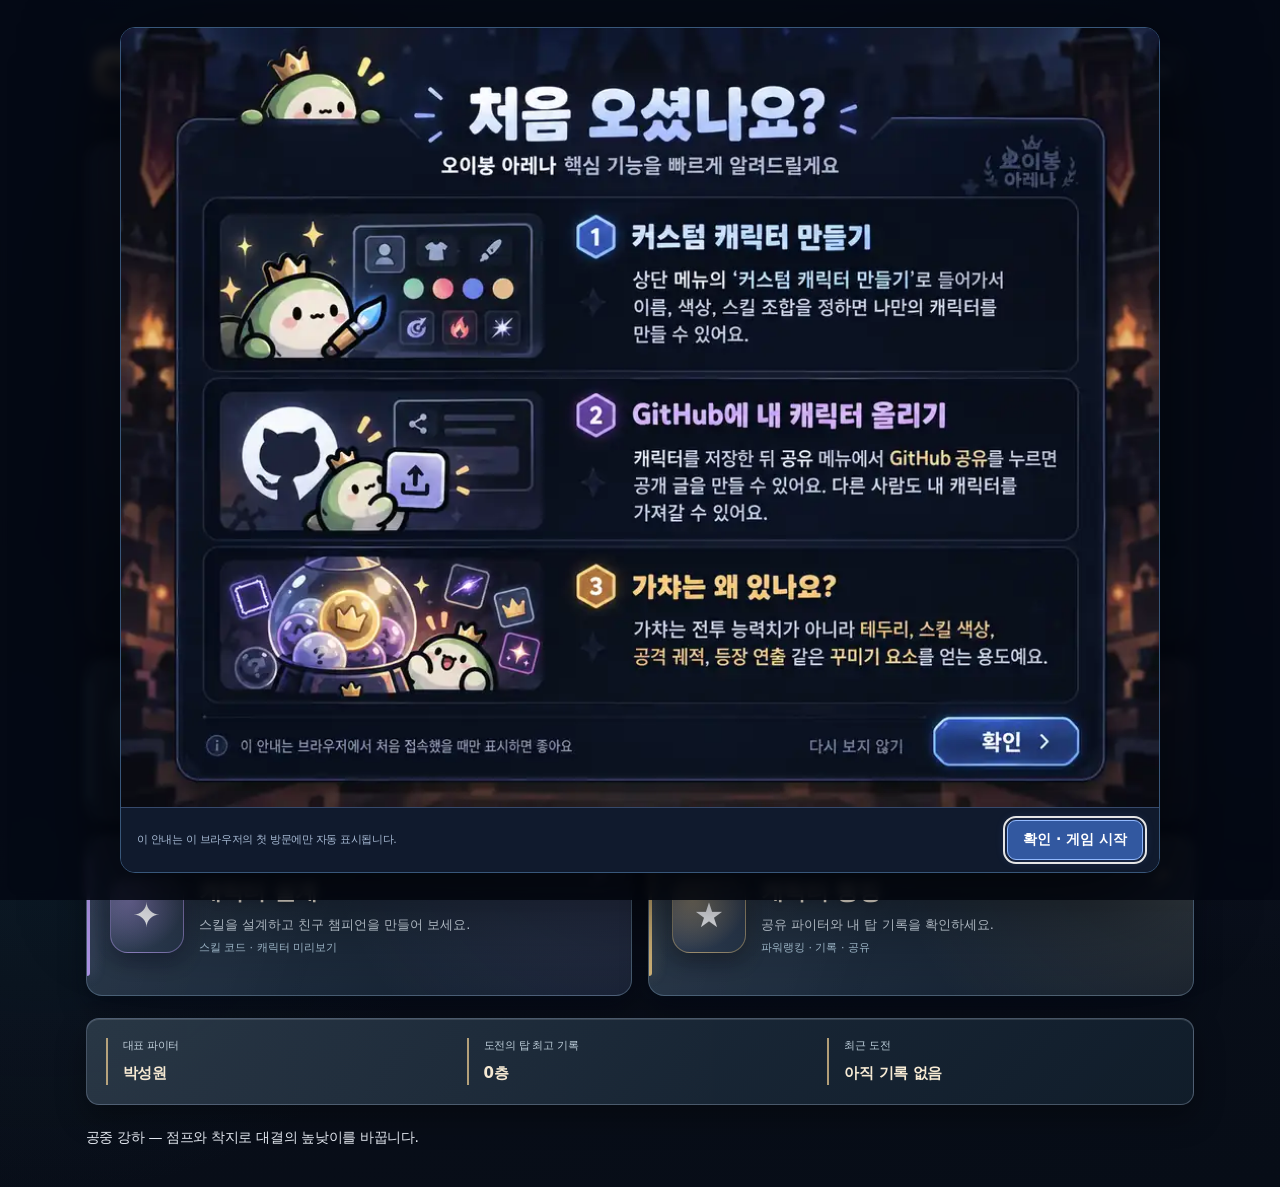
==== index.html @ 7e373729 "feat(runtime): load wall impact store before signature rule engine" ====
<!DOCTYPE html>
<html lang="ko">
<head>
  <meta charset="UTF-8">
  <meta name="viewport" content="width=device-width, initial-scale=1, viewport-fit=cover">
  <meta name="theme-color" content="#090a0c">
  <meta name="description" content="오이붕 아레나 — 자유형 스킬 제작, 리메이크된 5인의 자동 배틀과 전투 이펙트.">
  <title>오이붕 아레나 | OIBUNG ARENA</title>
  <link rel="stylesheet" href="css/style.css?v=unlimited-roster1">
  <link rel="stylesheet" href="css/ui-clarity.css?v=easy-designer2">
  <link rel="stylesheet" href="css/app-shell.css">
  <link rel="stylesheet" href="css/premium-ui.css">
  <link rel="stylesheet" href="css/tower-mine-ui.css"> <!-- cosmetic arcade styles retained; market screen retired -->
  <link rel="stylesheet" href="css/pvp-ui.css?v=auto-focus1">
  <link rel="stylesheet" href="css/arena-responsive.css?v=motion1">
  <link rel="stylesheet" href="css/tower-realms.css?v=compactui1">
  <link rel="stylesheet" href="css/tower-page-reality.css?v=1">
  <link rel="stylesheet" href="css/tower-gateway.css?v=panorama2">
  <link rel="stylesheet" href="css/ancient-one-portrait.css?v=eldritch1">
  <link rel="stylesheet" href="css/lobby-atmosphere.css?v=arena-lobby1">
  <link rel="stylesheet" href="css/arena-countdown.css?v=fight-countdown1">
  <link rel="stylesheet" href="css/arena-cinematic-ui.css?v=flat-arcade4-broadcast">
  <link rel="stylesheet" href="css/tower-engagement.css?v=1">
  <link rel="stylesheet" href="css/forge-archetypes.css?v=1">
  <link rel="stylesheet" href="css/signature-program.css?v=1">
  <link rel="stylesheet" href="css/scratch-studio.css?v=2">
  <link rel="stylesheet" href="css/scratch-beginner.css?v=6-advanced-authoring">
  <link rel="stylesheet" href="css/bounce-momentum.css?v=2-combat">
  <link rel="stylesheet" href="css/studio-pinball-lab.css?v=1">
  <link rel="stylesheet" href="css/sentence-only-studio.css?v=1-verb-first-semantic">
  <link rel="stylesheet" href="css/tower-art-motion.css?v=towerart1">
  <link rel="stylesheet" href="css/streamlined-arena.css?v=flat-arcade3">
  <link rel="stylesheet" href="css/combo-celebration.css?v=2-borderless-my-combo">
  <link rel="stylesheet" href="css/combo-screen-fx.css?v=1-arena-wide">
  <link rel="stylesheet" href="css/energy-broadcast.css?v=1-originals">
  <link rel="stylesheet" href="css/tower-preflight.css?v=1-preparation-ux-practice">
</head>
<body>
  <main class="main-container" id="container">
    <header class="page-header">
      <div class="brand-symbol" aria-hidden="true"><span>O</span><span>B</span></div>
      <div class="brand-copy">
        <span class="eyebrow">AUTO BATTLE</span>
        <h1>오이붕 <span>아레나</span></h1>
      </div>
    </header>

    <nav class="arena-category-nav" id="arena-category-nav" aria-label="오이붕 아레나 이동 메뉴">
      <div class="arena-nav-primary" role="group" aria-label="게임 핵심 메뉴">
        <a href="#match-setup" data-category="match" aria-current="location">대진 설정</a>
        <a href="#arena-stage" data-category="arena">전투 보기</a>
        <a href="#character-studio-dialog" data-category="creator">캐릭터 제작</a>
        
      </div>
      <details class="arena-nav-more">
        <summary>기타 활동 <span aria-hidden="true">＋</span></summary>
        <div class="arena-nav-more-list">
          
          <a href="#point-finance" data-category="finance" hidden aria-hidden="true">투자 · 포인트 광산</a>
        </div>
      </details>
    </nav>

    <section class="arena-purpose" id="arena-purpose" aria-labelledby="arena-purpose-title">
      <div class="arena-purpose-copy">
        <span class="eyebrow">YOUR GOAL / 최후의 1인</span>
        <h2 id="arena-purpose-title">파이터를 고르고, 마지막 생존자를 지켜보세요.</h2>
        <p>캐릭터를 선택하거나 직접 만든 뒤 경기 시작을 누르면 자동으로 싸웁니다. 마지막까지 살아남으면 승리!</p>
      </div>
      <ol class="arena-purpose-steps" aria-label="기본 플레이 순서">
        <li data-ui-step="setup" aria-current="step"><span class="step-number">01</span><span><strong>파이터 선택</strong><small>대진 구성</small></span></li>
        <li data-ui-step="battle"><span class="step-number">02</span><span><strong>경기 시작</strong><small>전투 관전</small></span></li>
        <li data-ui-step="result"><span class="step-number">03</span><span><strong>승부 확인</strong><small>다음 경기</small></span></li>
      </ol>
      <div class="arena-purpose-next" aria-live="polite">
        <span id="arena-next-label">지금 할 일 · 출전할 캐릭터를 선택하세요.</span>
        <button id="arena-next-action" type="button">대진 설정으로 이동</button>
      </div>
    </section>

    <section class="battle-screen" aria-label="배틀 아레나">
      <div class="arena-heading">
        <span class="eyebrow">ARENA / 01</span>
        <strong id="title-text">1 VS 1</strong>
        <small class="arena-match-objective">목표: 마지막까지 살아남기</small>
      </div>
      <div class="arena-commentary" id="arena-commentary" role="region" aria-label="실시간 전투 해설">
        <div class="commentator-text"><span class="eyebrow"><span class="commentator-live-dot" aria-hidden="true"></span> 실시간 해설</span><p id="arena-commentary-line" aria-live="off">경기를 시작하면 전투 해설이 표시됩니다.</p></div>
        <div class="arena-commentary-settings">
          <label class="arena-commentary-voice-label"><input id="arena-commentary-voice" type="checkbox"> <span>음성</span></label>
          <label class="arena-commentary-rate-label" for="arena-commentary-rate">속도 <select id="arena-commentary-rate" aria-label="음성 해설 속도">
            <option value="1.05">느림</option><option value="1.22">보통</option><option value="1.38" selected>빠름</option><option value="1.55">매우 빠름</option>
          </select></label>
        </div>
      </div>
      <div class="canvas-wrapper">
        <canvas id="arena" width="500" height="500" aria-label="캐릭터 자동 전투 화면"></canvas>
        <div class="arena-overtime-banner" id="arena-overtime-banner" role="status" hidden>
          <strong>⚔ 결전 상태</strong>
          <span class="arena-overtime-rate">2초마다 최대 HP 비례 피해 · 회복 가능</span>
        </div>
        <div class="arena-top-controls" role="group" aria-label="경기 속도 및 종료">
          <label class="arena-speed-control" for="bf-speed">
            <span>배속</span>
            <select id="bf-speed" aria-label="경기 배속">
              <option value="1" selected>1×</option>
              <option value="2">2×</option>
              <option value="3">3×</option>
              <option value="10">10×</option>
              <option value="100">100×</option>
            </select>
          </label>
          <button id="btn-stop" class="arena-stop-button" type="button"
                  onclick="stopMatch()" aria-label="경기 중지 및 무승부 처리"
                  title="진행 중인 경기를 승자 없이 종료합니다" disabled>■ 중지</button>
        </div>
      </div>


      <section class="arena-defeat-analysis" id="arena-defeat-analysis" aria-live="polite" hidden></section>
      <div class="ui-container" id="ui-container" aria-label="캐릭터 체력">
        <div class="player-section" id="sec-p1">
          <div class="player-header">
            <div class="fighter-name"><span class="fighter-number">P1</span><span class="player-title" id="p1-name">P1</span></div>
            <span class="hp-text"><span id="p1-hp-text">250</span><span class="hp-max"> / <span id="p1-maxhp">250</span></span></span>
          </div>
          <div class="hp-bar-track"><div id="p1-hp-trail" class="hp-bar-trail"></div><div id="p1-hp-bar" class="hp-bar-fill"></div></div>
          <span id="p1-tag" class="mode-tag" style="display:none;"></span>
        </div>
        <div class="player-section" id="sec-p2">
          <div class="player-header">
            <div class="fighter-name"><span class="fighter-number">P2</span><span class="player-title" id="p2-name">P2</span></div>
            <span class="hp-text"><span id="p2-hp-text">250</span><span class="hp-max"> / <span id="p2-maxhp">250</span></span></span>
          </div>
          <div class="hp-bar-track"><div id="p2-hp-trail" class="hp-bar-trail"></div><div id="p2-hp-bar" class="hp-bar-fill"></div></div>
          <span id="p2-tag" class="mode-tag" style="display:none;"></span>
        </div>
        <div class="player-section" id="sec-p3" style="display:none;">
          <div class="player-header">
            <div class="fighter-name"><span class="fighter-number">P3</span><span class="player-title" id="p3-name">P3</span></div>
            <span class="hp-text"><span id="p3-hp-text">250</span><span class="hp-max"> / <span id="p3-maxhp">250</span></span></span>
          </div>
          <div class="hp-bar-track"><div id="p3-hp-trail" class="hp-bar-trail"></div><div id="p3-hp-bar" class="hp-bar-fill"></div></div>
          <span id="p3-tag" class="mode-tag" style="display:none;"></span>
        </div>
      </div>

      <nav class="control-panel" aria-label="경기 조작">
        <button id="btn-start" data-state="ready" type="button" onclick="togglePlay()">경기 시작</button>
        <button id="btn-reset" type="button" onclick="reRollMatch()">재매칭</button>
        <label class="match-count-label" for="arena-player-count">참가 인원
          <select id="arena-player-count" aria-label="경기 참가 인원 선택" onchange="setMatchCount(Number(this.value))">
            <option value="2" selected>2인전</option>
            <option value="3">3인전</option>
            <option value="4">4인전</option>
            <option value="5">5인전</option>
            <option value="6">6인전</option>
            <option value="7">7인전</option>
            <option value="8">8인전</option>
            <option value="9">9인전</option>
            <option value="10">10인전</option>
          </select>
        </label>
      </nav>
    </section>

    <section class="economy-card" aria-label="베팅과 아이템 상점">
      <div class="economy-head"><h2 class="economy-title">우승 예측</h2><div class="coin-balance" id="coin-balance">1,000 G</div></div>
      <div class="bet-layout">
        <div class="bet-choice">
          <div class="field-label">우승 예상</div>
          <div class="bet-players" id="bet-players" aria-label="우승 예상 캐릭터"></div>
        </div>
        <div class="bet-stake">
          <label class="field-label" for="wager-input">베팅 금액</label>
          <div class="wager-wrap"><input id="wager-input" type="number" min="0" step="10" value="0" inputmode="numeric" aria-label="베팅 금액 (0이면 무료 관전)" oninput="renderEconomyUI()"><button class="mini-btn" id="btn-max-bet" type="button" onclick="setMaxBet()">MAX</button></div>
        </div>
      </div>
      <div class="odds-text" id="odds-text"></div>
      <div class="economy-message" id="economy-message" role="status" aria-live="polite"></div>
      <div class="economy-divider"></div>
      <h2 class="economy-title">아이템</h2>
      <div class="shop-grid">
        <article class="shop-item">
          <div class="shop-head"><h3>오버클럭</h3><span class="shop-price">650 G</span></div>
          <p>능력 쿨타임 단축</p><div class="shop-meta" id="inv-skillRush">보유 0</div>
          <button class="shop-btn" type="button" onclick="buyItem('skillRush')">구매</button>
          <div class="target-buttons" id="targets-skillRush" aria-label="오버클럭 적용 대상"></div>
        </article>
        <article class="shop-item">
          <div class="shop-head"><h3>생명 코어</h3><span class="shop-price">350 G</span></div>
          <p>최대 HP +75</p><div class="shop-meta" id="inv-vitality">보유 0</div>
          <button class="shop-btn" type="button" onclick="buyItem('vitality')">구매</button>
          <div class="target-buttons" id="targets-vitality" aria-label="생명 코어 적용 대상"></div>
        </article>
        <article class="shop-item">
          <div class="shop-head"><h3>돌진 부츠</h3><span class="shop-price">300 G</span></div>
          <p>이동속도 +35%</p><div class="shop-meta" id="inv-speed">보유 0</div>
          <button class="shop-btn" type="button" onclick="buyItem('speed')">구매</button>
          <div class="target-buttons" id="targets-speed" aria-label="돌진 부츠 적용 대상"></div>
        </article>
      </div>
      <div class="reserved-list" id="reserved-list"></div>
    </section>


    <section class="game-extra-panel" id="cosmetic-arcade" aria-labelledby="cosmetic-arcade-title">
      <div class="game-extra-title">
        <div><span class="eyebrow">COSMETIC COLLECTION</span><h2 id="cosmetic-arcade-title">가챠 · 수집 도감</h2></div>
        <strong id="arcade-wallet" class="game-wallet">1,000 G</strong>
      </div>
      <p class="game-extra-info">이곳은 가챠·수집 전용입니다. 획득한 테두리, 스킬 색상, 궤적, 등장 연출과 모션은 <strong>커스텀 캐릭터 만들기 → 외형 꾸미기</strong>에서 원하는 캐릭터에게 개별 장착·해제하세요. 모든 캐릭터에 자동 적용되지 않습니다.</p>
      <div class="arena-section-purpose">여기서 할 일: G로 <strong>꾸미기 아이템</strong>을 뽑고, 캐릭터 제작기에서 원하는 캐릭터에게 장착하세요. 전투 능력치는 올라가지 않습니다.</div>
      <div class="roulette-theatre" aria-label="가챠 룰렛 연출">
        <div class="roulette-orbit" aria-hidden="true"><canvas id="cosmetic-roulette" width="620" height="300"></canvas></div>
        <div class="roulette-showcase">
          <span class="roulette-eyebrow">MYSTERY CAPSULE / OIBUNG</span>
          <strong id="roulette-headline">운명의 룰렛</strong>
          <span id="roulette-detail">뽑기 버튼을 눌러 결과를 확인하세요</span>
        </div>
      </div>
      <div class="arcade-pull">
        <div><strong>✨ 연출 캡슐</strong><span>테두리 · 스킬 색상 · 공격 궤적 · 등장 연출 · 스킬 모션</span></div>
        <div class="arcade-pull-controls" role="group" aria-label="가챠 뽑기 횟수">
          <button type="button" id="cosmetic-draw">300 G · 1회 뽑기</button>
          <button type="button" id="cosmetic-draw-ten">3,000 G · 10연차</button>
        </div>
      </div>
      <ol id="cosmetic-ten-results" class="cosmetic-ten-results" aria-label="10연차 뽑기 결과" hidden></ol>
      <p class="arcade-pull-note">10연차는 1회 뽑기를 10번 진행합니다. 중복 환급·보상 보장 횟수가 그대로 이어집니다.</p>
      <p id="cosmetic-result" class="game-extra-status" role="status" aria-live="polite">미당첨 시 소액 G 또는 짧은 인생 명언이 등장합니다. 오래 못 뽑으면 보상이 보장됩니다.</p>
      <div class="cosmetic-collections" id="cosmetic-collections" aria-label="보유한 가챠 아이템 도감"></div>
    </section>
    <section class="game-extra-panel" id="point-finance" hidden aria-labelledby="finance-title">
      <div class="game-extra-title">
        <div><span class="eyebrow">SIMULATED MARKET / CLICK MINE</span><h2 id="finance-title">모의 투자소 · 포인트 광산</h2></div>
        <strong id="finance-wallet" class="game-wallet">1,000 G</strong>
      </div>
      <p class="game-extra-info">실제 주식·현금과 무관한 게임 내 가상 시세입니다. 5배 레버리지 손실은 원금을 초과하여 G가 음수가 될 수 있습니다.</p>
      <div class="arena-section-purpose">선택 활동: <strong>광산</strong>에서 G를 모으거나, 변동하는 가상 종목에 <strong>투자</strong>할 수 있습니다. 전투 참여에 필수는 아닙니다.</div>
      <div class="finance-layout">
        <div class="finance-market">
          <div class="finance-subtitle"><strong>가상 종목 거래</strong><span>5종 종목 · 3초마다 자동 갱신</span></div>
          <label for="market-asset">종목 선택
            <select id="market-asset"><option value="campus">이권재 컴퍼니</option><option value="meteor">배달의 서준</option><option value="arcana">아토믹 성원 박</option><option value="psychology">오슬우 심리학</option><option value="repeat">삼수를각오한최규원</option></select>
          </label>
          <div class="market-price"><strong id="market-price">100.00</strong><span id="market-change">0.00%</span></div>
          <svg id="market-history" viewBox="0 0 320 90" role="img" aria-label="가상 종목의 최근 가격 흐름"></svg>
          <div class="finance-trade-row">
            <label for="market-margin">투자 원금 (G)<input id="market-margin" type="number" min="10" step="10" value="100" inputmode="numeric"></label>
            <label for="market-leverage">레버리지<select id="market-leverage"><option value="1">1배</option><option value="5">5배 (고위험)</option></select></label>
          </div>
          <div class="finance-buttons"><button id="market-open" type="button">투자 시작</button><button id="market-close" type="button">포지션 청산</button></div>
          <p id="market-position" class="game-extra-info">열려 있는 포지션 없음</p>
          <p id="market-status" class="game-extra-status" role="status" aria-live="polite"></p>
        </div>
        <div class="finance-mine">
          <div class="finance-subtitle"><strong>⛏ 포인트 광산</strong><span>터치할 때마다 +2 G</span></div>
          <p>투자 손실로 빚이 생겨도 광산에서 계속 채굴할 수 있습니다. 음수 잔액은 채굴 수익으로 먼저 갚습니다.</p>
          <button id="mine-hit" type="button" aria-label="광석 터치하여 2 G 채굴"><span aria-hidden="true">⛏</span><strong>광석 터치!</strong><small>+2 G / 터치</small></button>
          <div class="mine-progress"><span>누적 채굴</span><strong id="mine-total">0 G</strong></div>
          <p id="mine-status" class="game-extra-status" role="status" aria-live="polite">포인트 광산은 언제나 이용할 수 있습니다.</p>
        </div>
      </div>
    </section>
  </main>

  <script src="js/core/state.js"></script>
  <script src="js/features/arena-resolution.js"></script>
  <script src="js/features/motion-smoothing.js?v=motion1"></script>
  <script src="js/features/arena-depth.js?v=six-decks1"></script>
  <script src="js/features/arena-fx-depth.js?v=fxdepth2"></script>
  <script src="js/features/impact-physics.js?v=fx25d1"></script>
  <script src="js/photos.js"></script>
  <script src="js/features/economy.js"></script>
  <script src="js/characters/bae.js"></script>
  <script src="js/characters/oh.js"></script>
  <script src="js/characters/lee.js"></script>
  <script src="js/characters/park.js"></script>
  <script src="js/characters/choi.js"></script>
  <script src="js/features/arena-stalemate.js?v=flat-arcade3-defense-budget3-pace1"></script>
  <script src="js/features/arena-countdown.js?v=fight-countdown1"></script>
  <script src="js/features/ball-impact-squash.js?v=elastic3-impact"></script>
  <script src="js/features/arena-body-physics.js?v=4-original-modes"></script>
  <script src="js/features/arena-pinball-juice.js?v=1-kinetic"></script>
  <script src="js/features/combo-screen-fx.js?v=2-streak-cleanup"></script>
  <script src="js/features/arena-combat-v2.js?v=7-arena-wide-pulse"></script>
  <script src="js/core/engine.js?v=wall-normal-collision3-combo-end"></script>
  <script src="js/core/render.js?v=jaw-ultimate1"></script>
  <script src="js/features/vfx-audio.js?v=soft-combat2-sfx1-combo-rise2-realm-cues-20261102"></script>
  <script src="js/features/background-music.js?v=overtime-depth3"></script>
  <script src="js/features/character-remix.js"></script>
  <script src="js/main.js?v=statusheight2"></script>
  <script src="js/features/action-registry.js?v=ricochet1"></script>
   <script src="js/features/semantic-physics.js?v=1-offline-contact"></script>
<script src="js/features/physics-law-engine.js?v=1-generated-field-algebra"></script>
  <script src="js/features/arena-charge.js?v=fx25d1"></script>
  <script src="js/features/ability-atlas.js?v=statusheight3-ricochet1"></script>
  <script src="js/features/arena-splitshot-geometry.js?v=1-shared-splitshot"></script><script src="js/features/advanced-combat.js?v=5-shared-splitshot"></script>
  <script src="js/features/forge-expansion.js?v=fx25d1-cap-resolve2"></script>
  <script src="js/features/status-vfx.js?v=fx25d1-time1"></script>
  <script src="js/features/commentary-voice.js?v=2-gauge-combo-boss"></script>
  <script src="js/features/battle-director.js?v=originals-rich-narration1"></script>
  <script src="js/features/tower-tactics.js?v=3-real-hero-easy-labels"></script>
  <script src="js/features/arena-pinball-motion.js?v=6-tower-react"></script>
  <script src="js/features/arena-auto-ai.js?v=2-fix-null-telegraph"></script>
  <script src="js/features/arena-balance-formula.js?v=imag-materializer1"></script>
  <script src="js/features/arena-balance.js?v=unlimited-ir1"></script>
  <script src="js/features/arena-telegraph.js?v=2-safe-null-fighter"></script>
  <script src="js/features/forge-archetypes.js?v=pinball1"></script>
  <script src="js/features/bounce-momentum.js?v=5-all-100-energy"></script>
  <script src="js/features/original-momentum-ultimates.js?v=3-overhead-slam"></script>
  <script src="js/features/signature-program.js?v=5-skillsonly"></script>
  <script src="js/features/skill-fx-composer.js?v=imag-materializer1"></script><script src="js/features/procedural-visual-geometry.js?v=causal-creatures1"></script><script src="js/features/metaphor-visuals.js?v=causal-creatures1"></script>
<script src="js/features/skill-color-policy.js?v=1-dynamic-hero-color"></script>
<script src="js/features/semantic-concept-atlas.js?v=1-multidomain-atlas"></script><script src="js/features/concept-fusion.js?v=1-hybrid-physics"></script>
<script src="js/features/imagination-concepts.js?v=multidomain-color1"></script>
<script src="js/features/semantic-intent-composer.js?v=1-verb-first-semantic"></script>
<script src="js/features/signature-scratch.js?v=imag-materializer1"></script><script src="js/features/fantasy-skill-graph.js?v=2-imagery-stages"></script>
  <script src="js/features/signature-live.js?v=3"></script>
  <script src="js/features/signature-rule-skill.js?v=4-multistage-graph"></script><script src="js/features/skill-ir.js?v=imag-materializer1"></script>
  <script src="js/features/wall-impact-store.js?v=stored-wall1"></script>
  <script src="js/features/signature-rule-live.js?v=stored-wall1"></script>
  <script src="js/features/skill-forge-editor.js?v=unlimited-ir1"></script>
  <script src="js/features/skill-forge-impact.js?v=concept-fusion1"></script>
  <script src="js/features/skill-forge-casting.js?v=simultaneous-sentence1"></script>
  <script src="js/features/skill-forge-world.js?v=imag-materializer1"></script>
  <script src="js/features/skill-forge-profiles.js?v=imag-materializer1"></script>
  <script src="js/features/skill-forge-storage.js?v=1-save-contract"></script>
  <script src="js/features/skill-forge-executor.js?v=3-verified-cast-vfx"></script>
  <script src="js/features/skill-forge.js?v=simultaneous-sentence1"></script>
  <script src="js/features/skill-visuals.js?v=multidomain-color1"></script>
  <script src="js/features/forge-combo-vfx.js?v=fx25d1"></script>
  <script src="js/features/natural-forge.js?v=unlimited-ir1"></script>
  <script src="js/features/block-forge.js?v=unlimited-ir1"></script>
  <script src="js/features/community-forge.js"></script>
  <script src="js/features/community-power-rank.js"></script>
  <script src="js/features/welcome-guide.js"></script>
  <script src="js/features/ui-categories.js"></script>
  <script src="js/features/studio-art.js"></script>
  <script src="js/features/studio-motion-model.js"></script>
  <script src="js/features/studio-pinball-lab.js?v=imag-materializer1"></script>
  <script src="js/features/studio-workspace.js?v=simultaneous-sentence1"></script>
  <!-- Point-based cosmetics and per-fighter skin equipment retired; saved data intact. -->
  <!-- Stock market and click mine retired; existing wallet saves are retained. -->
  <script src="js/features/battle-effects.js?v=3-loop-error-recovery"></script>
  <script src="js/features/ui-flow.js"></script>
  <script src="js/features/tower-gateway-audio.js?v=fanfare2"></script>
  <script src="js/features/screen-router.js?v=retire-bet-panel-20261102"></script>
  <script src="js/features/tower-scenes.js"></script>
  <script src="js/features/tower-realms.js?v=4-graph-bonuses"></script>
  <script src="js/features/tower-map-architecture.js?v=flat-arcade3-pinball3"></script>
  <script src="js/features/tower-flat-arena.js?v=5-surface-chain"></script>
  <script src="js/features/tower-terrain-25d.js?v=flat-pinball1"></script>
  <script src="js/features/tower-creatures.js?v=1"></script>
  <script src="js/features/tower-enemy-art.js?v=terrain25d1"></script>
  <script src="js/features/tower-pattern-25d.js?v=fx25d1"></script>
  <script src="js/features/tower-temporal.js?v=2-time-safe"></script>
  <script src="js/features/tower-clock-hands.js?v=1-timepinball"></script>
  <script src="js/features/tower-time-boss-fx.js?v=1-timepinball"></script>
  <script src="js/features/tower-space-gravity.js?v=1-spacepinball"></script>
  <script src="js/features/tower-space-boss-fx.js?v=1-spacepinball"></script>
  <script src="js/features/tower-fire-volcano.js?v=1-firepinball"></script>
  <script src="js/features/tower-fire-boss-fx.js?v=1-firepinball"></script>
  <script src="js/features/tower-storm-supercell.js?v=1-stormpinball"></script>
  <script src="js/features/tower-storm-boss-fx.js?v=1-stormpinball"></script>
  <script src="js/features/tower-ice-glacier.js?v=1-icepinball"></script>
  <script src="js/features/tower-ice-boss-fx.js?v=1-icepinball"></script>
  <script src="js/features/tower-forest-life.js?v=1-forestpinball"></script>
  <script src="js/features/tower-forest-boss-fx.js?v=1-forestpinball"></script>
  <script src="js/features/tower-spectacle-art.js?v=fx25d1"></script>
  <script src="js/features/tower-meteor-art.js?v=1"></script>
  <script src="js/features/tower-page-reality.js?v=1"></script>
  <script src="js/features/tower-spectacle.js?v=fx25d1-clock-v2-space-v2-fire-v1-storm-v1-ice-v1-forest-v1-clarity"></script>
  <script src="js/features/tower-world-mechanics.js?v=1-safety"></script>
  <script src="js/features/tower-encounters.js?v=weakpoint-audio-20261102"></script>
  <script src="js/features/tower-environment-vfx.js?v=fx25d1"></script>
  <script src="js/features/tower-environment.js?v=realm-chaos1"></script>
  <script src="js/features/tower-atmosphere.js?v=realmdepth1"></script>
  <script src="js/features/ancient-six-seals.js?v=ancient-seals-v1"></script>
  <script src="js/features/ancient-final-fx.js?v=ancient-fx-v1"></script>
  <script src="js/features/ancient-one.js?v=eldritch1-boss3-six-seals"></script>
  <script src="js/features/tower-challenge.js?v=4-rule-routes"></script>
  <script src="js/features/tower-save-backup.js?v=2-art-cosmetics"></script>
  <script src="js/features/tower-ui-cinematics.js?v=towerart1"></script>
  <script src="js/features/studio-modes.js?v=simultaneous-sentence1"></script>
  <script src="js/features/studio-easy-designer.js?v=unlimited-ir1"></script>
  <script src="js/features/scratch-studio.js?v=2-easy1-momentum1-pinball3-ricochet1"></script>
  <script src="js/features/signature-simple-designer.js?v=one-composer-20261102"></script>
  <script src="js/features/scratch-beginner.js?v=6-single-card-editor"></script>
  <script src="js/features/korean-skill-grammar.js?v=2-metaphor-clauses"></script>
  <script src="js/features/korean-skill-parameters.js?v=1-korean-numeric"></script>
  <script src="js/features/signature-prompt-compiler.js?v=concept-fusion1"></script>
  <script src="js/features/semantic-relationship-graph.js?v=causal-graph1"></script>
  <script src="js/features/skill-sentence-engine.js?v=causal-graph1"></script>
  <script src="js/features/signature-rule-studio.js?v=1-verb-first-semantic"></script>
  <script src="js/features/pvp-rulebook.js"></script>
  <script src="js/features/pvp-original-engine.js?v=multidomain-color1"></script>
  <script src="js/features/pvp-supabase.js?v=rematch-retry1"></script>
  <script src="js/features/pvp-online.js?v=2-rule-transport"></script>
</body>
</html>
---- css/style.css ----
:root {
  color-scheme: dark;
  --bg: #0b1017;
  --surface: #151d27;
  --surface-2: #1b2631;
  --surface-3: #23313f;
  --line: rgba(210, 230, 239, .13);
  --text: #edf4f5;
  --muted: #9aaab5;
  --accent: #ceef8e;
  --amber: #f5b87b;
  --shadow: 0 18px 50px rgba(0, 0, 0, .25);
}
* { box-sizing: border-box; -webkit-tap-highlight-color: transparent; }
html { background: var(--bg); }
body {
  min-height: 100vh;
  margin: 0;
  color: var(--text);
  background: radial-gradient(ellipse at 14% -10%, rgba(97, 132, 133, .16), transparent 50%),
              radial-gradient(ellipse at 100% 75%, rgba(82, 99, 121, .1), transparent 46%),
              var(--bg);
  font: 500 14px/1.5 system-ui, -apple-system, BlinkMacSystemFont, "Segoe UI", "Noto Sans KR", sans-serif;
  overflow-x: hidden;
}
button, input, select, textarea { font: inherit; }
button { cursor: pointer; }
button:disabled, input:disabled { opacity: .48; cursor: not-allowed; }
button:focus-visible, summary:focus-visible, input:focus-visible, select:focus-visible, textarea:focus-visible {
  outline: 2px solid var(--accent); outline-offset: 3px;
}
button, summary { -webkit-tap-highlight-color: transparent; }
button, select, input { touch-action: manipulation; }
h1, h2, h3, p { margin-top: 0; }

.main-container {
  width: min(100% - 48px, 1160px);
  margin: 0 auto;
  padding: 30px 0 22px;
  display: grid;
  grid-template-columns: minmax(0, 1.72fr) minmax(298px, 1fr);
  column-gap: 18px;
  row-gap: 18px;
  align-items: start;
}
.page-header {
  grid-column: 1 / -1;
  display: flex;
  align-items: center;
  gap: 14px;
  min-width: 0;
  padding: 0 3px 8px;
}
.brand-symbol {
  width: 47px;
  height: 47px;
  flex: 0 0 47px;
  border-radius: 14px;
  display: flex;
  align-items: center;
  justify-content: center;
  gap: 1px;
  color: #0c1715;
  font-size: 19px;
  font-weight: 1000;
  letter-spacing: -5px;
  padding-right: 5px;
  background: var(--accent);
  box-shadow: 0 5px 24px rgba(206, 239, 142, .15);
}
.brand-symbol span:last-child { transform: translateY(5px); }
.brand-copy { min-width: 0; }
.eyebrow {
  font-size: 10px;
  font-weight: 800;
  letter-spacing: .18em;
  line-height: 1.5;
  color: var(--muted);
}
.page-header h1 {
  margin: 1px 0 0;
  line-height: 1.2;
  letter-spacing: -.065em;
  font-size: clamp(22px, 3vw, 29px);
  font-weight: 900;
}
.page-header h1 span { color: var(--accent); }

.battle-screen, .bf-tools, .bf-fold, .roster-card {
  border: 1px solid var(--line);
  background: linear-gradient(150deg, rgba(29, 41, 54, .96), rgba(17, 25, 35, .99));
  box-shadow: var(--shadow);
  border-radius: 20px;
}
.battle-screen {
  grid-column: 1;
  min-width: 0;
  padding: clamp(12px, 2vw, 20px);
}
.arena-heading {
  display: flex;
  align-items: baseline;
  justify-content: space-between;
  gap: 10px;
  margin: 0 1px 13px;
}
.arena-heading strong {
  font-weight: 1000;
  line-height: 1;
  font-size: 20px;
  letter-spacing: -.035em;
}
.canvas-wrapper {
  position: relative;
  width: 100%;
  aspect-ratio: 1;
  border-radius: 13px;
  overflow: hidden;
  background: #101922;
  border: 1px solid rgba(196, 223, 231, .16);
}
.canvas-wrapper::before, .canvas-wrapper::after {
  content: "";
  position: absolute;
  z-index: 1;
  pointer-events: none;
  height: 25px;
  width: 25px;
  border-color: rgba(206, 239, 142, .7);
  border-style: solid;
}
.canvas-wrapper::before { left: 13px; top: 13px; border-width: 2px 0 0 2px; }
.canvas-wrapper::after { right: 13px; bottom: 13px; border-width: 0 2px 2px 0; }
#arena {
  width: 100%;
  height: 100%;
  display: block;
  background:
    radial-gradient(circle at 50% 48%, rgba(52, 78, 87, .32), transparent 57%),
    linear-gradient(rgba(166, 196, 200, .055) 1px, transparent 1px),
    linear-gradient(90deg, rgba(166, 196, 200, .055) 1px, transparent 1px),
    #101922;
  background-size: auto, 32px 32px, 32px 32px, auto;
}
.ui-container {
  display: grid;
  grid-template-columns: repeat(2, minmax(0, 1fr));
  gap: 9px;
  margin-top: 13px;
}
.ui-container.mode-3p { grid-template-columns: repeat(3, minmax(0, 1fr)); }
.player-section {
  --hp-color: #eab07c;
  min-width: 0;
  padding: 12px 12px 10px;
  border: 1px solid var(--line);
  background: rgba(7, 16, 23, .34);
  border-radius: 11px;
}
#sec-p2 { --hp-color: #85cadb; }
#sec-p3 { --hp-color: #c0adf4; }
.player-header {
  display: flex;
  align-items: baseline;
  justify-content: space-between;
  gap: 7px;
  min-width: 0;
}
.fighter-name {
  display: flex;
  align-items: baseline;
  gap: 7px;
  min-width: 0;
}
.fighter-number {
  color: var(--hp-color);
  font-size: 10px;
  font-weight: 900;
  letter-spacing: .04em;
  flex: 0 0 auto;
}
.player-title {
  overflow: hidden;
  text-overflow: ellipsis;
  white-space: nowrap;
  min-width: 0;
  color: var(--text);
  font-size: 13px;
  font-weight: 850;
}
.hp-text {
  white-space: nowrap;
  color: var(--text);
  font-size: 11px;
  font-variant-numeric: tabular-nums;
  font-weight: 800;
}
.hp-max { color: #8497a3; font-weight: 500; }
.hp-bar-track {
  margin-top: 9px;
  height: 5px;
  width: 100%;
  border-radius: 6px;
  overflow: hidden;
  background: #35414d;
}
.hp-bar-fill {
  width: 100%;
  height: 100%;
  border-radius: inherit;
  background: var(--hp-color);
  transition: width .16s linear;
}
.mode-tag {
  display: inline-block;
  margin-top: 8px;
  padding: 3px 6px;
  border: 1px solid var(--line) !important;
  border-radius: 5px;
  background: #26343d !important;
  color: #c7d5d8 !important;
  font-size: 10px;
  font-weight: 650;
  white-space: normal;
  overflow-wrap: anywhere;
  line-height: 1.35;
}
.control-panel { display: grid; grid-template-columns: minmax(0, 1.5fr) 1fr .87fr; gap: 9px; margin-top: 13px; }
.control-panel button, .bf-actions button, .bf-btn-row button {
  min-height: 48px;
  padding: 10px 12px;
  border: 1px solid var(--line);
  border-radius: 10px;
  background: #253341;
  color: #dfebef;
  font-weight: 800;
  font-size: 13px;
  transition: background .15s ease, border-color .15s ease, transform .15s ease;
}
.control-panel button:hover:not(:disabled), .bf-actions button:hover:not(:disabled), .bf-btn-row button:hover:not(:disabled) { background: #334758; }
.control-panel button:active, .bf-actions button:active, .bf-btn-row button:active { transform: translateY(1px); }
#btn-start, .bf-actions #bf-apply {
  border-color: transparent;
  background: var(--accent);
  color: #101911;
  font-weight: 900;
}
#btn-start:hover:not(:disabled), .bf-actions #bf-apply:hover:not(:disabled) { background: #e1f5b5; }
#btn-start[data-state="playing"] { background: #f2b98b; color: #25180e; }
#btn-start[data-state="paused"] { background: var(--accent); }

.bf-tools {
  grid-column: 2;
  min-width: 0;
  padding: 22px 20px 18px;
}
.bf-tools h2 {
  margin: 2px 0 19px;
  font-size: 22px;
  line-height: 1.2;
  letter-spacing: -.045em;
  font-weight: 880;
}
.bf-picks { display: flex; flex-direction: column; gap: 11px; }
.bf-picks label, .bf-speed-label {
  display: block;
  font-size: 11px;
  font-weight: 750;
  letter-spacing: .015em;
  color: #a8bbc5;
}
.bf-picks select, .bf-speed-label select, .bf-tools input:not([type="checkbox"]):not([type="file"]), .bf-tools textarea, .bf-tools .bf-field select {
  width: 100%;
  min-width: 0;
  margin-top: 5px;
  padding: 11px 12px;
  background: #0f1720;
  border: 1px solid #374653;
  border-radius: 9px;
  color: var(--text);
  font-size: 13px;
  outline-offset: 1px;
}
.bf-tools select { appearance: auto; }
.bf-tools textarea { min-height: 90px; resize: vertical; line-height: 1.5; }
.bf-actions {
  display: grid;
  grid-template-columns: minmax(0, 1.4fr) minmax(94px, .9fr);
  align-items: end;
  gap: 9px;
  margin-top: 18px;
}
.bf-actions button { min-height: 44px; }
.bf-speed-label select { min-height: 44px; margin-top: 4px; }
.bf-notice, .bf-result {
  margin-top: 12px;
  padding: 11px 12px;
  border-radius: 9px;
  font-size: 12px;
  line-height: 1.65;
  white-space: pre-wrap;
  overflow-wrap: anywhere;
  background: rgba(206, 239, 142, .06);
  border: 1px solid rgba(206, 239, 142, .15);
  color: #c9dfa9;
}
.bf-notice:empty, .bf-result:empty, .economy-message:empty, .odds-text:empty, .reserved-list:empty { display: none; }
.bf-details {
  margin-top: 12px;
  padding-top: 12px;
  border-top: 1px solid var(--line);
}
.bf-details summary {
  display: flex;
  justify-content: space-between;
  align-items: center;
  gap: 10px;
  list-style: none;
  cursor: pointer;
  padding: 5px 0;
  font-size: 13px;
  font-weight: 750;
  color: #dce8ea;
}
.bf-details summary::-webkit-details-marker, .bf-fold summary::-webkit-details-marker, .roster-card summary::-webkit-details-marker { display: none; }
.bf-details summary::after, .bf-fold summary::after, .roster-card summary::after {
  content: "+";
  display: inline-block;
  color: #b5c6ce;
  font-size: 19px;
  font-weight: 400;
  line-height: 1;
}
.bf-details[open] summary::after, .bf-fold[open] summary::after, .roster-card[open] summary::after { content: "−"; }
.bf-details-body { margin-top: 12px; display: grid; gap: 12px; }
.bf-details-body label { display: block; font-size: 11px; font-weight: 800; color: var(--muted); }
.bf-helper { margin: 0; color: var(--muted); font-size: 11px; line-height: 1.6; }
.bf-tools input[type="file"] { display: block; max-width: 100%; padding: 10px; border: 1px dashed #3b4e5b; border-radius: 9px; color: #bdcbd1; font-size: 11px; }
.bf-tools input[type="file"]::file-selector-button { margin-right: 8px; padding: 8px; background: #2a3a47; color: var(--text); border: 0; border-radius: 6px; cursor: pointer; }
.bf-photo-row { display: flex; gap: 12px; align-items: end; min-width: 0; }
.bf-photo-row label { flex: 1; min-width: 0; }
.bf-preview { width: 62px; height: 62px; flex: 0 0 62px; border-radius: 13px; border: 1px solid var(--line); object-fit: cover; background: #253341; }
.bf-preview[hidden] { display: none; }
.bf-btn-row { display: flex; gap: 8px; }
.bf-btn-row button { min-height: 40px; flex: 1 1 0; font-size: 12px; padding: 8px; }
.bf-tools #bf-create { background: #2d4234; color: #d5f1d1; border-color: #44614b; }
.bf-tools #bf-create:disabled { background: #26343d; color: #99a8ac; border-color: var(--line); }
.bf-custom-list { font-size: 11px; color: var(--muted); line-height: 1.5; }
.bf-preference { display: flex; align-items: center; gap: 8px; font-size: 12px; color: var(--muted); margin-top: 16px; cursor: pointer; }
.bf-preference input { width: 16px; height: 16px; accent-color: var(--accent); }

.bf-fold { grid-column: 1 / -1; overflow: hidden; }
.bf-fold > summary {
  display: flex;
  align-items: center;
  justify-content: space-between;
  gap: 10px;
  cursor: pointer;
  list-style: none;
  padding: 19px 22px;
  color: var(--text);
  font-size: 15px;
  font-weight: 850;
}
.bf-fold > summary::after { margin-left: 4px; }
.bf-fold > summary .coin-balance { margin-left: auto; }
.economy-card {
  min-width: 0;
  border-top: 1px solid var(--line);
  padding: 20px 22px 22px;
}
.economy-head { display: flex; justify-content: space-between; align-items: center; margin-bottom: 12px; }
.economy-title { margin: 0; font-size: 14px; font-weight: 800; letter-spacing: -.015em; }
.coin-balance {
  color: var(--accent);
  border: 1px solid rgba(206, 239, 142, .28);
  background: rgba(206, 239, 142, .07);
  border-radius: 7px;
  padding: 5px 9px;
  font-size: 12px;
  font-weight: 850;
  font-variant-numeric: tabular-nums;
  white-space: nowrap;
}
.bet-layout { display: grid; grid-template-columns: 1.4fr .85fr; gap: 16px; align-items: start; }
.field-label { display: block; color: var(--muted); font-size: 11px; font-weight: 750; margin-bottom: 7px; }
.bet-players { display: grid; grid-template-columns: repeat(3, minmax(0, 1fr)); gap: 7px; }
.bet-player-btn, .mini-btn, .shop-btn, .target-chip {
  border: 1px solid var(--line);
  border-radius: 8px;
  background: var(--surface-2);
  color: var(--text);
  min-height: 39px;
  font-size: 12px;
  font-weight: 700;
}
.bet-player-btn {
  padding: 8px 5px;
  white-space: normal;
  overflow-wrap: anywhere;
}
.bet-player-btn.selected { background: #334532; border-color: var(--accent); color: #e7f6cc; }
.wager-wrap { display: grid; grid-template-columns: minmax(0, 1fr) auto; gap: 7px; }
.wager-wrap input {
  min-width: 0; width: 100%; border: 1px solid #374653; border-radius: 8px;
  background: #0f1720; color: var(--text); padding: 9px 10px; font-variant-numeric: tabular-nums;
}
.mini-btn { padding: 8px 12px; }
.odds-text { font-size: 12px; color: var(--muted); margin: 10px 0 0; }
.economy-message {
  margin-top: 10px;
  padding: 10px 12px;
  border: 1px solid var(--line);
  border-radius: 8px;
  background: #1f3030;
  color: #c7e4d5;
  font-size: 12px;
}
.economy-message[data-tone="bad"] { color: #ffd0c6; background: #3a2626; border-color: #76413b; }
.economy-message[data-tone="warn"] { color: #f5d7ac; background: #392f28; border-color: #715340; }
.economy-message[data-tone="good"] { color: #d2ebae; background: #293927; border-color: #476038; }
.economy-divider { height: 1px; margin: 18px 0 15px; background: var(--line); }
.shop-grid { display: grid; grid-template-columns: repeat(3, minmax(0, 1fr)); gap: 10px; margin-top: 12px; }
.shop-item {
  min-width: 0;
  padding: 14px;
  border-radius: 12px;
  border: 1px solid var(--line);
  background: rgba(7, 16, 23, .32);
}
.shop-head { display: flex; align-items: baseline; gap: 8px; justify-content: space-between; flex-wrap: wrap; }
.shop-head h3 { font-size: 13px; font-weight: 850; margin: 0; }
.shop-price { color: var(--accent); font-size: 11px; white-space: nowrap; font-weight: 800; }
.shop-item p { color: #94a7b2; margin: 7px 0 11px; font-size: 11px; }
.shop-meta { color: var(--muted); font-size: 11px; margin-bottom: 9px; }
.shop-btn { width: 100%; min-height: 36px; background: #2d4234; color: #d7eecc; border-color: #49624a; }
.shop-btn:hover:not(:disabled) { background: #405c46; }
.target-buttons { display: grid; grid-template-columns: repeat(2, minmax(0, 1fr)); gap: 5px; margin-top: 10px; }
.target-chip { padding: 7px 4px; font-size: 10px; min-height: 33px; overflow-wrap: anywhere; }
.target-chip.assigned { background: #334532; color: #d9ecc7; border-color: var(--accent); }
.reserved-list { margin-top: 12px; font-size: 11px; color: #b5ccab; line-height: 1.6; }

.roster-card { grid-column: 1 / -1; overflow: hidden; box-shadow: none; }
.roster-card summary {
  list-style: none; cursor: pointer;
  display: flex; align-items: center; justify-content: space-between; gap: 14px;
  padding: 16px 22px; font-size: 13px; font-weight: 800;
}
.roster-card summary span { margin-left: auto; color: var(--muted); font-size: 10px; letter-spacing: .11em; }
.roster-list { border-top: 1px solid var(--line); display: grid; grid-template-columns: repeat(5, minmax(0, 1fr)); gap: 0; }
.roster-item { min-width: 0; display: flex; flex-direction: column; gap: 4px; padding: 14px 16px; }
.roster-item + .roster-item { border-left: 1px solid var(--line); }
.roster-item strong { font-size: 12px; font-weight: 800; }
.roster-item span { font-size: 11px; color: var(--muted); }
@media (max-width: 950px) {
  .main-container { width: min(100% - 30px, 680px); grid-template-columns: minmax(0, 1fr); padding-top: 18px; row-gap: 13px; }
  .page-header, .battle-screen, .bf-tools, .bf-fold, .roster-card { grid-column: 1 / -1; grid-row: auto; }
  .bf-tools { padding: 18px; }
  .bf-picks { display: grid; grid-template-columns: repeat(2, minmax(0, 1fr)); }
  .bf-picks:has(> :nth-child(3)) { grid-template-columns: repeat(3, minmax(0, 1fr)); }
  .bf-actions { grid-template-columns: minmax(0, 1fr) minmax(126px, .7fr); }
}
@media (max-width: 560px) {
  .main-container { width: min(100% - 20px, 480px); }
  .page-header { gap: 10px; }
  .brand-symbol { width: 42px; height: 42px; flex-basis: 42px; border-radius: 12px; }
  .battle-screen { padding: 10px; border-radius: 16px; }
  .arena-heading { margin: 4px 5px 11px; }
  .arena-heading strong { font-size: 17px; }
  .canvas-wrapper { border-radius: 9px; }
  .player-section { padding: 9px; }
  .player-header { align-items: start; flex-wrap: wrap; gap: 1px 6px; }
  .fighter-name { gap: 5px; }
  .hp-text { font-size: 10px; }
  .ui-container.mode-3p { grid-template-columns: repeat(2, minmax(0, 1fr)); }
  .ui-container.mode-3p #sec-p3 { grid-column: 1 / -1; }
  .control-panel { grid-template-columns: minmax(0, 1.3fr) .9fr .78fr; gap: 6px; }
  .control-panel button { font-size: 12px; padding: 9px 5px; min-height: 45px; }
  .bf-picks:has(> :nth-child(3)) { grid-template-columns: repeat(2, minmax(0, 1fr)); }
  .bf-picks:has(> :nth-child(3)) > :nth-child(3) { grid-column: 1 / -1; }
  .economy-card { padding: 15px 14px 18px; }
  .bf-fold > summary { padding: 15px; }
  .bet-layout { grid-template-columns: 1fr; gap: 12px; }
  .shop-grid { grid-template-columns: 1fr; gap: 8px; }
  .shop-item { padding: 12px; }
  .shop-item p { margin-bottom: 7px; }
  .target-buttons { grid-template-columns: repeat(3, minmax(0, 1fr)); }
  .roster-list { grid-template-columns: 1fr; }
  .roster-item { flex-direction: row; align-items: baseline; justify-content: space-between; }
  .roster-item + .roster-item { border-left: 0; border-top: 1px solid var(--line); }
}
@media (prefers-reduced-motion: reduce) {
  *, *::before, *::after { transition-duration: .01ms !important; animation-duration: .01ms !important; }
}

/* Skill Forge - modular ability design, collapsed until requested */
.bf-details-body .forge-grid { display:grid; grid-template-columns:repeat(2,minmax(0,1fr)); gap:10px; }
.forge-grid > label, .bf-details-body > label { min-width:0; font-size:11px; color:var(--muted); display:block; font-weight:750; }
.bf-details-body input[type="color"] {
  width:100%; height:40px; padding:4px; cursor:pointer;
  background:#0f1720; border:1px solid #374653; border-radius:9px; margin-top:5px;
}
.bf-details-body input:not([type="file"]):not([type="checkbox"]):not([type="color"]),
.bf-details-body select, .bf-details-body textarea {
  width:100%; min-width:0; margin-top:5px; padding:9px 10px;
  border:1px solid #374653; border-radius:8px; background:#0f1720; color:var(--text);
  font-size:13px;
}
.bf-details-body > label { margin-top:12px; }
.forge-skills { display:flex; flex-direction:column; gap:12px; margin:17px 0 10px; }
.forge-skill {
  border:1px solid #3a4b5a; border-radius:13px; padding:13px;
  background:linear-gradient(160deg,#20303c,#14212c);
}
.forge-skill > label { display:block; margin:8px 0 10px; }
.forge-top { display:flex; align-items:center; justify-content:space-between; gap:8px; margin-bottom:8px; }
.forge-top span { font-size:10px; letter-spacing:.14em; color:var(--accent); font-weight:900; }
.forge-action-list { display:flex; flex-direction:column; gap:8px; margin-top:13px; }
.forge-action { padding:11px; border-radius:10px; border:1px solid rgba(184,211,229,.13); background:#0b1721; }
.forge-action .forge-top span { color:#b6ced4; }
.bf-details-body button.forge-add, .bf-details-body button.forge-delete {
  border-radius:8px; border:1px dashed #566c74; background:#253642; color:#d9e6e7;
  font-weight:750; padding:9px 11px; min-height:35px; cursor:pointer;
}
.bf-details-body button.forge-add { width:100%; margin-top:9px; }
.bf-details-body button.forge-delete { border-style:solid; border-color:#4b5863; font-size:11px; padding:5px 10px; min-height:28px; }
.bf-details-body button:disabled { opacity:.4; cursor:not-allowed; }
.forge-json { margin-top:12px; border-top:1px solid var(--line); padding-top:10px; }
.forge-json summary { color:var(--muted); font-size:12px; font-weight:700; cursor:pointer; list-style:initial; }
.forge-json p { margin:12px 0 6px; }
.forge-json textarea { min-height:110px; }
.bf-audio { display:flex; align-items:center; gap:12px; margin-top:14px; flex-wrap:wrap; }
.bf-audio button { min-height:35px; padding:7px 13px; border-radius:8px; border:1px solid var(--line); background:#263843; color:#e0f0ee; font-size:12px; font-weight:800; cursor:pointer; }
.bf-audio span { font-size:10px; color:var(--muted); }
.bf-audio .bf-sfx-level { display:inline-flex;align-items:center;gap:9px;flex-wrap:nowrap;
 color:#e4ecf3;font-size:12px;font-weight:750; }
.bf-audio #bf-sfx-volume { min-width:80px;width:clamp(90px,15vw,140px);
 cursor:pointer;accent-color:#97c9c2; }
.bf-audio #bf-sfx-volume:focus-visible {outline:2px solid #a7dbe2;outline-offset:3px;}
@media(max-width:500px){.bf-audio{gap:8px}.bf-audio .bf-sfx-level{font-size:11px}}

@media(max-width:560px){
  .forge-skill { padding:10px; }
  .forge-action { padding:9px; }
  .forge-grid { gap:8px; }
  .bf-details-body .forge-grid { gap:7px; }
}


/* Classic arena revision — near-black controls against a clean white battleground. */
:root {
  color-scheme: dark;
  --bg:#08090b; --surface:#111214; --surface-2:#1b1c1f; --surface-3:#26282c;
  --line:rgba(255,255,255,.16); --text:#f1f2f3; --muted:#afb1b5;
  --accent:#f6f6f6; --amber:#f7f7f7; --shadow:0 12px 34px rgba(0,0,0,.33);
}
html,body {background:#090a0c;color:var(--text);font-family:"Noto Sans KR", "Malgun Gothic", "Apple SD Gothic Neo",system-ui,sans-serif;letter-spacing:-.025em;}
.main-container {max-width:1160px;}
.brand-symbol{background:#f2f2f2;color:#111;box-shadow:none;border-radius:10px;}
.page-header h1 span{color:#fff;}
.battle-screen,.bf-tools,.bf-fold,.roster-card {
  background:#101113;border-color:#303236;
  border-radius:12px;box-shadow:0 12px 28px #0005;
}
.battle-screen{background:#131416;}
.eyebrow,.arena-heading strong{color:#f1f1f1;letter-spacing:0;}
.canvas-wrapper{
  background:#fff; border:2px solid #dedede; border-radius:6px;
  box-shadow:0 2px 10px #0005;
}
.canvas-wrapper::before,.canvas-wrapper::after{display:none;}
#arena{background:#fff!important;}
.player-section{background:#1b1d20;border-color:#33363a;border-radius:7px;}
#sec-p1{--hp-color:#f29b6c;}
#sec-p2{--hp-color:#6db0e3;}
#sec-p3{--hp-color:#a6c893;}
.mode-tag{background:#242628!important;color:#eee!important;border:1px solid #444!important;box-shadow:none;}
.control-panel button,.bf-actions button,.bf-btn-row button{
  border-radius:7px;box-shadow:none;background:#2b2d30;color:#eee;border-color:#424448;
  font-weight:750;
}
.control-panel button:hover:not(:disabled),.bf-actions button:hover:not(:disabled),.bf-btn-row button:hover:not(:disabled){background:#3d3f42;}
#btn-start,.bf-actions #bf-apply{background:#f1f1f1;color:#151515;border-color:#f1f1f1;}
#btn-start:hover:not(:disabled),.bf-actions #bf-apply:hover:not(:disabled){background:#dcdcdc;}
#btn-start[data-state="playing"]{background:#999;color:#111;border-color:#aaa;}
#btn-start[data-state="paused"]{background:#f1f1f1;color:#111;}
.bf-tools h2{font-size:20px;letter-spacing:-.04em;}
.bf-picks select,.bf-speed-label select,.bf-tools input:not([type="checkbox"]):not([type="file"]):not([type="color"]),.bf-tools textarea,.bf-tools .bf-field select,
.bf-details-body select,.bf-details-body textarea,.bf-details-body input:not([type="file"]):not([type="checkbox"]):not([type="color"]){
  background:#1c1e21;color:#f1f1f1;border:1px solid #45474c;border-radius:7px;
}
.bf-notice,.bf-result{background:#222427;border:1px solid #45474c;color:#ededed;}
.bf-details summary,.bf-fold > summary,.roster-card summary{color:#ededed;}
.bf-audio button,.bf-details-body button.forge-add,.bf-details-body button.forge-delete{background:#2d2e31;color:#eee;border-color:#56575a;}
.forge-skill{background:#191b1d;border:1px solid #424447;border-radius:9px;}
.forge-action{background:#101214;border-color:#36383c;}
.forge-top span,.shop-price,.coin-balance{color:#e1e1e1;}
.coin-balance{border-color:#494b4e;background:#222427;border-radius:6px;}
.bet-player-btn,.mini-btn,.shop-btn,.target-chip{border-radius:6px;background:#292b2e;border-color:#46484b;color:#eee;}
.bet-player-btn.selected,.target-chip.assigned{background:#e5e5e5;color:#111;border-color:#fff;}
.shop-item{border:1px solid #393b3f;background:#17191c;border-radius:8px;}
.shop-btn{background:#36383a;color:#fff;border-color:#555;}
.shop-btn:hover:not(:disabled){background:#4b4d50;}
.economy-message{background:#252729;color:#eee;}
.economy-message[data-tone="good"]{background:#293b32;color:#d6f1de;}
.economy-message[data-tone="warn"]{background:#39332a;color:#f7e6cf;}
.economy-message[data-tone="bad"]{background:#3d2929;color:#ffd8d8;}
.bf-audio button{min-height:39px;}
.forge-grid input:focus-visible,.bf-tools input:focus-visible,.bf-tools textarea:focus-visible,.bf-tools select:focus-visible,button:focus-visible{outline:2px solid #e5e5e5;outline-offset:2px;}

/* Plain-language maker and public gallery */
.forge-prompt{margin:12px 0 14px;padding:13px;border:1px solid #45464a;border-radius:9px;background:#17181b;}
.forge-prompt label{display:block;color:#f3f3f3;font-size:12px;font-weight:700;margin-bottom:7px;}
.forge-prompt textarea{min-height:132px;width:100%;font-size:13px;line-height:1.7;resize:vertical;}
#forge-natural-build{display:block;width:100%;margin-top:10px;padding:12px;border:1px solid #eee;background:#e9e9e9;border-radius:7px;font-weight:800;color:#161616;cursor:pointer;}
#forge-natural-build:hover{background:white;}
#forge-natural-status{color:#c4c5c6;font-size:11px;line-height:1.65;white-space:pre-wrap;margin-top:10px;}
#forge-generate-status:empty{display:none;}
#forge-choices section{margin:12px 0;padding:10px;border:1px solid #555;overflow-wrap:anywhere;}
#forge-choices select,#forge-natural-mode{width:100%;min-height:44px;font-size:16px;}
#forge-choices button{width:100%;min-height:44px;margin:8px 0;}
.forge-effect-guide{max-height:320px;overflow:auto;font-size:12px;line-height:1.7;}
.forge-effect-guide p{padding:6px 0;border-bottom:1px solid #444;}
.forge-advanced{border-top:1px solid #45474c;padding-top:8px;}
.forge-advanced > summary{cursor:pointer;list-style:none;display:flex;align-items:center;justify-content:space-between;padding:10px 0;color:#c3c4c6;font-weight:700;font-size:12px;}
.forge-advanced > summary::after{content:"+";}
.forge-advanced[open] > summary::after{content:"−";}
.forge-advanced > summary::-webkit-details-marker{display:none;}
.forge-advanced #forge-skills{margin-top:12px;}
.forge-saved-row{display:flex;align-items:center;justify-content:space-between;gap:10px;padding:8px;border-bottom:1px solid #303237;color:#e3e3e3;font-size:12px;}
.forge-saved-row button{margin-left:auto;min-height:32px;padding:5px 12px;border:1px solid #555;color:#f1f1f1;background:#292a2e;border-radius:6px;cursor:pointer;}
.community-section{margin-top:12px;border-top:1px solid #383a3f;padding-top:10px;}
.community-section .bf-details-body{padding-top:7px;}
.community-section .bf-details-body select{width:100%;}
.community-items{display:flex;flex-direction:column;gap:8px;max-height:360px;overflow-y:auto;}
.community-item{padding:11px;border:1px solid #3e4044;border-radius:8px;background:#191b1d;}
.community-item-head{display:flex;gap:8px;align-items:center;justify-content:space-between;}
.community-item strong{font-size:13px;}
.community-item small{font-size:10px;color:#b0b0b0;}
.community-item p{font-size:11px;color:#aeb0b1;margin:5px 0 9px;}
.community-item .bf-btn-row{display:flex;align-items:center;}
.community-item .bf-btn-row button{background:#e8e8e8;border-color:#ddd;color:#171717;min-height:34px;}
.community-item a{flex:1;min-height:34px;border:1px solid #555;border-radius:7px;display:flex;align-items:center;justify-content:center;color:#eee;text-decoration:none;font-size:12px;font-weight:700;}
.community-item a:hover{text-decoration:underline;background:#343538;}
@media(max-width:560px){.community-item-head{align-items:flex-start;flex-direction:column;gap:1px}.forge-prompt{padding:10px}}


/* Ability Atlas: searchable list kept folded for a compact match setup. */
.atlas-list-wrap { padding:8px 2px 14px; }
.atlas-list-wrap > label { display:block; margin-bottom:6px; font-size:11px; color:#bfc0c2; }
.atlas-list-wrap > input[type=search] {
  width:100%; min-height:40px; border:1px solid #555; border-radius:7px;
  padding:9px 11px; background:#1c1e20; color:#f1f1f1;
}
.atlas-list { display:grid; grid-template-columns:repeat(2,minmax(0,1fr)); gap:6px;
  max-height:310px; overflow-y:auto; margin-top:10px; }
.atlas-preset { padding:9px 7px; min-height:40px; border:1px solid #46474c;
  background:#26282b; color:#e7e7e7; border-radius:7px;
  font-size:11px; text-align:left; cursor:pointer; }
.atlas-preset:hover,.atlas-preset:focus-visible {background:#3a3c40;border-color:#ddd;}
@media (max-width:560px) {.atlas-list {grid-template-columns:1fr;}}

/* Character studio: a single primary flow, optional controls folded away. */
.forge-studio{display:flex;flex-direction:column;gap:14px;padding:18px!important;}
.forge-heading h3{margin:5px 0;font-size:22px;letter-spacing:-.6px;color:#f5f5f5;}
.forge-heading p{margin:0;color:#a3a3a3;font-size:12px;}
.forge-name{display:block;font-size:12px;font-weight:700;color:#ddd;}
.forge-name input{width:100%;margin-top:7px;min-height:44px;}
.forge-studio .forge-prompt{margin:0;padding:16px;background:#161719;border:1px solid #37383c;border-radius:12px;}
.forge-studio .forge-prompt textarea{min-height:110px;font-size:16px;}
.forge-studio details{border:1px solid #393a3e;border-radius:9px;background:#141517;padding:11px 13px;}
.forge-studio details summary{min-height:24px;font-size:12px;font-weight:650;cursor:pointer;}
.forge-studio details[open]>summary{margin-bottom:12px;}
.forge-studio .forge-prompt details{margin-top:12px;background:transparent;}
.forge-random{padding-bottom:15px;margin-bottom:15px;border-bottom:1px solid #36373b;}
.forge-random-row{display:grid;grid-template-columns:minmax(0,1fr) auto;gap:8px;}
.forge-random-row select,.forge-random-row button{min-height:44px;font-size:14px;border:1px solid #555;border-radius:7px;}
.forge-random-row button{padding:8px 12px;background:#303238;color:#fff;cursor:pointer;}
.forge-random .bf-helper{margin:7px 0 0;font-size:11px;}
.forge-primary-actions{display:grid;grid-template-columns:1fr 1.4fr;gap:10px;margin:0;}
.forge-primary-actions button{min-height:48px;border-radius:8px;}
.forge-primary-actions #bf-create{background:#f5f5f5;color:#161616;font-weight:800;border:1px solid #fff;}
.forge-studio #bf-result:empty{display:none;}
.forge-studio #bf-result{margin:0;padding:12px;font-size:12px;line-height:1.7;}
.forge-studio .forge-grid{margin-top:10px;}
@media(max-width:560px){.forge-studio{padding:12px!important;gap:11px;}.forge-studio .forge-prompt{padding:12px;}.forge-random-row select{font-size:16px;min-width:0;}.forge-random-row button{font-size:12px;}}


/* Creator 2.0: a single primary flow with compact, collapsible workspaces. */
.forge-studio{gap:12px!important}
.forge-studio .forge-heading h3{margin-bottom:3px}
.forge-studio .forge-prompt{padding:14px!important;border-color:#48494d}
.forge-studio .forge-prompt textarea{min-height:114px;line-height:1.62}
.forge-studio #forge-natural-build{margin-top:9px}
.forge-studio .forge-primary-actions{display:block;margin:0!important}
.forge-studio .forge-primary-actions #bf-create{
  width:100%;min-height:48px;background:#f1f1f1;color:#191919;
  border:1px solid #eee;font-size:14px;font-weight:800;
}
.forge-studio .forge-optional,
.forge-studio .forge-tuning{
  margin:0;border:1px solid #3a3c40!important;background:#161719!important;
  border-radius:10px;padding:10px 13px!important
}
.forge-studio .forge-optional > summary,
.forge-studio .forge-tuning > summary{color:#d6d6d6;font-size:13px;font-weight:700}
.forge-studio .forge-optional .forge-random{padding:0;margin:0;border:0}
.forge-studio .forge-library .forge-effect-guide{max-height:260px}
.forge-studio .forge-library .forge-advanced{margin-top:9px}
.forge-studio .forge-tuning .forge-inspect{
  display:block;min-height:37px;width:100%;margin-top:11px;
  border:1px solid #595a5e;border-radius:7px;background:#292b2e;color:#e5e5e5
}
.forge-studio .forge-tuning #bf-result{
  white-space:pre-wrap;margin-top:9px;background:#222326;border:1px solid #3a3c40;
  padding:10px;border-radius:7px
}
.forge-studio .forge-saved .community-section{margin-top:10px}
.forge-studio .forge-saved .forge-json{margin-top:12px}
.forge-studio .forge-name{margin-top:2px}
.forge-studio .forge-name input{margin-top:5px}
.forge-studio .forge-optional > summary:focus-visible,
.forge-studio .forge-tuning > summary:focus-visible{outline:2px solid white;outline-offset:4px}
.forge-cooldown-list{
  display:grid;grid-template-columns:repeat(2,minmax(0,1fr));gap:5px 10px;
  padding:9px 0 1px;margin-top:7px;border-top:1px solid rgba(120,120,120,.23)
}
.forge-cooldown-item{display:grid;grid-template-columns:minmax(0,1fr) 46px 28px;
  gap:5px;align-items:center;color:#a9abae;font-size:10px;min-width:0}
.forge-cooldown-name{white-space:nowrap;overflow:hidden;text-overflow:ellipsis;min-width:0}
.forge-cooldown-track{height:5px;border-radius:3px;background:#47494d;overflow:hidden}
.forge-cooldown-fill{display:block;width:0;height:100%;background:#9eabb9;border-radius:3px;
  transition:width .10s linear}
.forge-cooldown-time{text-align:right;font-variant-numeric:tabular-nums;color:#c7c7c7}
.forge-cooldown-item[data-ready="true"] .forge-cooldown-fill{background:#b5d3b0}
.forge-cooldown-item[data-ready="true"] .forge-cooldown-time{color:#b5d3b0}
@media (max-width:560px){
  .forge-studio{padding:13px!important}
  .forge-studio .forge-prompt{padding:11px!important}
  .forge-cooldown-list{grid-template-columns:1fr}
  .forge-cooldown-item{grid-template-columns:minmax(0,1fr) 42px 27px}
}

/* The single speed control lives inside the arena, not in match settings. */
.canvas-wrapper .arena-speed-control {
  position: absolute;
  z-index: 3;
  top: clamp(8px, 2.2%, 14px);
  right: clamp(8px, 2.2%, 14px);
  display: inline-flex;
  align-items: center;
  gap: 7px;
  padding: 4px 5px 4px 10px;
  border-radius: 10px;
  border: 1px solid rgba(24, 31, 38, .18);
  background: rgba(29, 34, 40, .63);
  color: #f9fafb;
  box-shadow: 0 2px 12px rgba(0, 0, 0, .08);
  -webkit-backdrop-filter: blur(8px);
  backdrop-filter: blur(8px);
  font: 600 11px/1.2 "Noto Sans KR", system-ui, sans-serif;
  white-space: nowrap;
  opacity: .85;
  transition: opacity .15s ease, background-color .15s ease;
}
.canvas-wrapper .arena-speed-control:hover,
.canvas-wrapper .arena-speed-control:focus-within {
  opacity: 1;
  background: rgba(29, 34, 40, .82);
}
.canvas-wrapper .arena-speed-control select {
  width: 62px;
  min-height: 34px;
  padding: 5px 6px;
  border: 1px solid rgba(255, 255, 255, .23);
  border-radius: 7px;
  background: rgba(255, 255, 255, .12);
  color: #fff;
  font: 700 13px/1.2 system-ui, sans-serif;
  cursor: pointer;
  color-scheme: dark;
}
.canvas-wrapper .arena-speed-control select option {
  color: #fff;
  background: #25292d;
}
.canvas-wrapper .arena-speed-control select:focus-visible {
  outline: 2px solid #fff;
  outline-offset: 2px;
}
.bf-tools .bf-actions {
  display: block;
}
.bf-tools .bf-actions #bf-apply {
  width: 100%;
}
@media (max-width: 560px) {
  .canvas-wrapper .arena-speed-control {
    top: 7px;
    right: 7px;
    gap: 5px;
    padding: 3px 4px 3px 8px;
    border-radius: 8px;
  }
  .canvas-wrapper .arena-speed-control select {
    width: 57px;
    min-height: 36px;
  }
}
@media (prefers-reduced-motion: reduce) {
  .canvas-wrapper .arena-speed-control { transition: none; }
}

/* Arena controls: stop and speed sit together in the translucent top-right overlay. */
.canvas-wrapper .arena-top-controls{
  position:absolute;z-index:4;
  top:clamp(8px,2.2%,14px);right:clamp(8px,2.2%,14px);
  display:flex;align-items:stretch;gap:6px;
}
.canvas-wrapper .arena-top-controls .arena-speed-control{
  position:static;top:auto;right:auto;
  display:inline-flex;align-items:center;flex-shrink:0;
}
.canvas-wrapper .arena-stop-button{
  min-height:42px;min-width:66px;
  padding:6px 10px;border:1px solid rgba(255,255,255,.25);
  border-radius:10px;background:rgba(67,35,38,.75);
  color:#fff;font:700 12px/1.2 "Noto Sans KR",system-ui,sans-serif;
  white-space:nowrap;cursor:pointer;
  -webkit-backdrop-filter:blur(8px);backdrop-filter:blur(8px);
  transition:background-color .15s ease,opacity .15s ease;
}
.canvas-wrapper .arena-stop-button:hover:not(:disabled),
.canvas-wrapper .arena-stop-button:focus-visible{
  background:rgba(112,45,52,.93);
}
.canvas-wrapper .arena-stop-button:focus-visible{
  outline:2px solid #fff;outline-offset:2px;
}
.canvas-wrapper .arena-stop-button:disabled{
  opacity:.4;cursor:default;
}
@media(max-width:560px){
  .canvas-wrapper .arena-top-controls{top:7px;right:7px;gap:5px}
  .canvas-wrapper .arena-stop-button{
    min-height:42px;min-width:58px;padding:4px 7px;border-radius:8px;font-size:11px;
  }
}
@media(prefers-reduced-motion:reduce){
  .canvas-wrapper .arena-stop-button{transition:none}
}

/* Every advanced action states its actual in-world physical effect. */
.forge-physics-note{
  margin:10px 0 0;padding:9px 11px;
  border-left:2px solid #b0b3b7;border-radius:3px 7px 7px 3px;
  background:#25272a;color:#d0d3d6;font-size:11px;line-height:1.65;
}

/* Full-catalog fighter shows upcoming moves without 55 stacked HUD rows. */
.forge-cooldown-list[data-full]:not([data-full=""])::before{content:attr(data-full);grid-column:1/-1;font-size:10px;font-weight:700;letter-spacing:.02em;color:#bec5cc;margin-bottom:2px}

/* Primary creator actions: a direct, discoverable random generator beside save. */
.forge-studio .forge-primary-actions{
  display:grid!important;grid-template-columns:minmax(0,1.15fr) minmax(0,1fr)!important;
  gap:8px!important;align-items:stretch;
}
.forge-studio .forge-primary-actions #bf-create{
  width:100%;min-width:0;
}
.forge-studio .forge-primary-actions #forge-random-create{
  display:inline-flex;justify-content:center;align-items:center;
  min-width:0;min-height:48px;padding:10px 8px;
  color:#e2e7eb;background:rgba(68,76,85,.35);
  border:1px solid #616871;border-radius:8px;
  font:700 13px/1.4 "Noto Sans KR",system-ui,sans-serif;
  cursor:pointer;transition:background-color .15s ease,border-color .15s ease;
}
.forge-studio .forge-primary-actions #forge-random-create:hover{
  background:rgba(87,101,116,.55);border-color:#aeb5bc;
}
.forge-studio .forge-primary-actions #forge-random-create:focus-visible{
  outline:2px solid #fafafa;outline-offset:2px;
}
@media(max-width:390px){
  .forge-studio .forge-primary-actions{grid-template-columns:minmax(0,1fr) minmax(0,1fr)!important;gap:6px!important}
  .forge-studio .forge-primary-actions #bf-create,
  .forge-studio .forge-primary-actions #forge-random-create{font-size:12px;line-height:1.35;padding:9px 5px}
}
@media(prefers-reduced-motion:reduce){
  .forge-studio .forge-primary-actions #forge-random-create{transition:none}
}

/* P3: random generation is a visible first-class studio action, not buried in Details. */
.forge-studio .forge-random-entry{
  display:flex;align-items:center;justify-content:space-between;gap:12px;
  border:1px solid #7a8491;border-radius:11px;
  background:rgba(85,100,117,.19);padding:12px 13px;margin:2px 0;
}
.forge-studio .forge-random-entry-copy{min-width:0;display:grid;gap:4px}
.forge-studio .forge-random-entry-copy strong{color:#f2f5f7;font-size:13px}
.forge-studio .forge-random-entry-copy small{color:#bcc5cf;font-size:11px;line-height:1.5}
.forge-studio .forge-random-entry #forge-random-create{
  display:inline-flex;align-items:center;justify-content:center;
  flex-shrink:0;min-height:47px;min-width:180px;padding:10px 15px;
  color:#fff;background:#526578;border:1px solid #a5b5c6;border-radius:8px;
  font:750 13px/1.35 "Noto Sans KR",system-ui,sans-serif;cursor:pointer;
}
.forge-studio .forge-random-entry #forge-random-create:hover{background:#667b92}
.forge-studio .forge-random-entry #forge-random-create:focus-visible{
  outline:2px solid #fff;outline-offset:3px
}
.forge-studio .forge-parameter-note{font-size:11px;line-height:1.5;color:#aebbc8;margin:8px 0 0}
@media(max-width:560px){
  .forge-studio .forge-random-entry{flex-wrap:wrap;gap:9px}
  .forge-studio .forge-random-entry #forge-random-create{min-width:0;width:100%;min-height:46px}
}
@media(prefers-reduced-motion:reduce){
  .forge-studio .forge-random-entry #forge-random-create{transition:none}
}


/* Categorized shell / quiet monochrome UI. Existing gameplay nodes are
   moved between panes (not duplicated), so their event handlers survive. */
.arena-category-nav{
  grid-column:1/-1;position:sticky;top:0;z-index:30;
  display:flex;align-items:center;gap:6px;overflow-x:auto;scrollbar-width:none;
  min-width:0;padding:9px 10px;margin-top:-8px;
  background:rgba(13,14,17,.96);border:1px solid #2a2e33;
  border-radius:11px;box-shadow:0 6px 22px rgba(0,0,0,.14);
}
.arena-category-nav::-webkit-scrollbar{display:none}
.arena-category-nav a{
  flex:1 0 auto;display:inline-flex;justify-content:center;align-items:center;
  min-height:42px;padding:9px 13px;border:1px solid transparent;border-radius:7px;
  color:#adb4bd;text-decoration:none;white-space:nowrap;
  font-size:12px;font-weight:700;line-height:1.2;
  transition:background-color .14s ease,color .14s ease;
}
.arena-category-nav a:hover{color:#fff;background:#25282c}
.arena-category-nav a[aria-current="location"]{
  color:#f4f5f5;background:#30343a;border-color:#555e69;
}
.arena-category-nav a:focus-visible{outline:2px solid #e8ebed;outline-offset:-2px}
#arena-stage,#category-workspace,#economy-section,#roster-guide{
  scroll-margin-top:80px;
}
.battle-screen,.bf-tools,.bf-fold,.roster-card{
  box-shadow:0 7px 20px rgba(0,0,0,.18);
  border-color:#33373d;
}
.categorized-tools{padding:18px!important}
.category-local-tabs{
  display:grid;grid-template-columns:repeat(3,minmax(0,1fr));
  gap:5px;padding:4px;border:1px solid #30343a;border-radius:10px;
  background:#181a1d;margin:0 0 17px;
}
.category-local-tab{
  min-width:0;min-height:43px;padding:9px 4px;
  border:1px solid transparent;border-radius:7px;background:transparent;
  color:#aeb5bd;font-size:12px;font-weight:750;line-height:1.3;
}
.category-local-tab:hover{background:#2a2d33;color:#f0f1f2}
.category-local-tab[aria-selected="true"]{
  background:#e7e9eb;color:#191c20;border-color:#e7e9eb;
}
.category-local-tab:focus-visible{outline:2px solid #fff;outline-offset:2px}
.category-pane[hidden]{display:none!important}
.category-pane{min-width:0;display:flex;flex-direction:column;gap:12px}
.category-pane .panel-heading{margin:0 0 5px}
.category-pane .panel-heading h2{font-size:20px;margin:2px 0 0}
.category-pane-description{font-size:12px;line-height:1.55;color:#adb6c0;margin:0 0 2px}
.category-shortcut{
  display:flex;align-items:center;justify-content:space-between;gap:8px;
  border-top:1px solid #31363b;margin-top:3px;padding-top:14px;
}
.category-shortcut-copy{font-size:11px;color:#a2adb7}
.category-shortcut-button{
  flex:0 0 auto;min-height:38px;padding:8px 11px;
  border:1px solid #515962;background:#292d32;border-radius:7px;
  color:#e1e4e8;font-size:11px;font-weight:750;
}
.category-shortcut-button:hover{background:#393f45}
.categorized-tools .category-detail{
  display:block;margin:0;border:0;padding:0;background:transparent;
}
.categorized-tools .category-detail > summary{display:none!important}
.categorized-tools .category-detail > .bf-details-body{
  margin:0;display:grid;gap:10px;
}
.categorized-tools .category-detail > .bf-details-body.forge-studio{
  display:flex;gap:11px!important;padding:0!important;background:transparent;
}
.categorized-tools .bf-picks{gap:9px}
.categorized-tools .bf-picks label{font-size:11px}
.categorized-tools .bf-actions{margin-top:2px;grid-template-columns:1fr}
.categorized-tools .bf-actions #bf-apply{width:100%;min-height:44px}
.categorized-tools .bf-notice{margin-top:0}
.categorized-tools .forge-heading{margin-bottom:4px}
.categorized-tools .forge-heading .eyebrow{font-size:10px;color:#a4aeb8}
.categorized-tools .forge-heading h3{font-size:20px;letter-spacing:-.045em}
.categorized-tools .forge-heading p{font-size:11px;line-height:1.55}
.categorized-tools .studio-section-heading{
  margin:6px 0 -4px;font-size:12px;font-weight:800;letter-spacing:-.01em;
  color:#d7dce2;
}
.categorized-tools .forge-random-entry{
  border:1px solid #505862!important;background:#21262b!important;
  border-radius:9px!important;margin:0!important;padding:12px!important;
}
.categorized-tools .forge-random-entry #forge-random-create{
  min-height:42px;background:#394652;color:#f4f6f6;
  border-color:#687988;white-space:normal;
}
.categorized-tools .forge-random-entry #forge-random-create:hover{background:#506273}
.categorized-tools .forge-name{margin:0}
.categorized-tools .forge-prompt{
  border:1px solid #373c42;border-radius:9px!important;
  background:#17191c!important;padding:13px!important;margin:0!important;
}
.categorized-tools .forge-prompt textarea{
  min-height:112px;max-height:300px;line-height:1.65;
}
.categorized-tools .forge-primary-actions{display:block!important;margin:2px 0!important}
.categorized-tools .forge-primary-actions #bf-create{
  width:100%;min-height:45px;background:#eceeef;color:#15191c;
  border:1px solid #eceeef;border-radius:7px;
}
.categorized-tools .forge-optional,
.categorized-tools .forge-tuning{
  margin:0!important;background:#17191c!important;border:1px solid #363b41!important;
  border-radius:8px;padding:11px 12px!important;
}
.categorized-tools .forge-optional > summary,
.categorized-tools .forge-tuning > summary{
  font-size:12px;color:#dce0e4;min-height:28px;
}
.categorized-tools .forge-effect-guide{max-height:230px}
.categorized-tools .forge-library .forge-advanced{padding:8px 0}
.categorized-tools .forge-skill{background:#1e2125;border:1px solid #44494f}
.categorized-tools .forge-action{background:#141619;border-color:#343941}
.categorized-tools .forge-physics-note{line-height:1.55}
.categorized-tools #bf-result{white-space:pre-wrap}
.category-shop-details{
  margin-top:18px;border:1px solid #373b40;border-radius:9px;background:#17191c;
}
.category-shop-summary{
  list-style:none;display:flex;align-items:center;justify-content:space-between;
  gap:12px;cursor:pointer;padding:14px 15px;
}
.category-shop-summary::-webkit-details-marker{display:none}
.category-shop-summary strong{font-size:13px;color:#e7e8e9}
.category-shop-summary small{font-size:11px;font-weight:500;color:#aab0b8;margin-left:auto}
.category-shop-summary::after{content:"+";font-size:20px;color:#b7c0c7}
.category-shop-details[open] .category-shop-summary::after{content:"−"}
.category-shop-body{padding:0 12px 14px}
.category-shop-body > .economy-divider{margin:0 0 10px}
.category-shop-body > .economy-title{display:none}
.category-shop-body .shop-grid{margin-top:8px}
.category-shop-details .shop-item{background:#1e2024}
.category-shop-details .shop-item button:focus-visible{outline:2px solid #fff}
@media(max-width:950px){
  .arena-category-nav{grid-column:1/-1;margin-top:0}
  .categorized-tools{padding:16px!important}
}
@media(max-width:560px){
  .arena-category-nav{
    gap:3px;padding:7px 5px;border-radius:9px;
    margin-left:-1px;margin-right:-1px;
  }
  .arena-category-nav a{min-height:41px;padding:9px 11px;font-size:11px}
  #arena-stage,#category-workspace,#economy-section,#roster-guide{scroll-margin-top:68px}
  .categorized-tools{padding:12px!important}
  .category-local-tabs{gap:3px;margin-bottom:12px}
  .category-local-tab{min-height:43px;font-size:11px;padding:8px 3px}
  .category-shortcut{flex-wrap:wrap}
  .category-shortcut-button{width:100%}
  .category-shop-summary{padding:12px}
  .category-shop-summary small{font-size:10px}
  .categorized-tools .forge-random-entry{gap:8px}
}
@media(prefers-reduced-motion:reduce){
  .arena-category-nav a{transition:none}
}


/* Dedicated custom character editor: one modal, no duplicate main-page tabs. */
.arena-category-nav a{flex:0 0 auto}
.arena-match-setup{padding:20px!important;min-width:0}
.arena-match-setup .bf-picks{gap:10px}
.arena-match-setup .panel-heading h2{margin-bottom:13px}
.arena-match-setup .bf-actions{display:block;margin-top:14px}
.arena-match-setup #bf-apply{width:100%;min-height:46px}
.arena-match-creator-shortcut{
  display:grid;gap:8px;margin-top:15px;padding-top:16px;
  border-top:1px solid #343940;
}
.arena-match-hint{font-size:11px;color:#aab2bd;line-height:1.5;margin:0}
.open-character-studio{
  display:block;width:100%;min-height:52px;border:1px solid #697782;
  border-radius:9px;background:#2d3843;color:#f4f6f8;
  font:800 13px/1.4 "Noto Sans KR",system-ui,sans-serif;
}
.open-character-studio:hover{background:#405264}
.open-character-studio:focus-visible{outline:2px solid white;outline-offset:3px}
.character-studio-dialog{
  position:fixed;inset:0;box-sizing:border-box;
  width:min(980px,calc(100vw - 28px));max-width:980px;
  height:min(94dvh,920px);max-height:94dvh;
  border:1px solid #565c65;border-radius:16px;padding:0;
  background:#111317;color:#f0f2f4;
  box-shadow:0 30px 100px #0009;overflow:hidden;
}
.character-studio-dialog:not([open]){display:none}
.character-studio-dialog::backdrop{background:rgba(5,7,11,.78)}
.character-studio-shell{display:flex;flex-direction:column;height:100%;min-height:0;min-width:0}
.character-studio-head{
  display:flex;align-items:center;justify-content:space-between;gap:15px;
  padding:17px 22px;border-bottom:1px solid #333941;
  background:#171b20;flex:0 0 auto;
}
.character-studio-head h2{font-size:21px;letter-spacing:-.04em;margin:1px 0 2px}
.character-studio-head p{font-size:12px;color:#aeb8c1;margin:0;line-height:1.45}
.character-studio-head .eyebrow{font-size:10px;color:#9faab3}
.character-studio-close{
  flex:0 0 auto;min-height:41px;padding:8px 13px;border:1px solid #555e67;
  border-radius:8px;background:#282e35;color:#f4f5f6;font-size:12px;font-weight:750;
}
.character-studio-close:hover{background:#3a434d}
.character-studio-content{flex:1;min-height:0;overflow-y:auto;overscroll-behavior:contain;padding:24px}
.character-studio-original,.character-studio-original[open]{
  background:none!important;border:0!important;margin:0!important;padding:0!important;
}
.character-studio-original>summary{display:none!important}
.character-studio-original>.bf-details-body{
  margin:0!important;max-width:760px;margin-inline:auto!important;
}
.character-studio-dialog .forge-studio{
  display:flex!important;flex-direction:column;gap:16px!important;
  background:transparent!important;padding:0!important;
}
.character-studio-dialog .forge-heading[hidden]{display:none!important}
.character-studio-dialog .forge-random-entry{
  background:#232a31!important;border-color:#505e69!important;
  border-radius:10px!important;padding:15px!important;
}
.character-studio-dialog .forge-random-entry-copy strong{color:#e7ecf1}
.character-studio-dialog .forge-random-entry-copy small{color:#bbc6d0}
.character-studio-dialog #forge-random-create{
  min-height:44px;min-width:165px;background:#3e5365;border-color:#8494a3;
}
.character-studio-dialog .forge-name{margin:0!important}
.character-studio-dialog .forge-name input{margin-top:7px}
.character-studio-dialog .forge-studio>details{
  margin:0!important;border:1px solid #3b4249;border-radius:10px;
  background:#191c21!important;padding:13px 15px!important;
}
.character-studio-dialog .forge-studio>details[open]>summary{margin-bottom:12px}
.character-studio-dialog .forge-studio .forge-prompt{
  background:#181b1f!important;border-color:#41474d!important;
  border-radius:10px!important;padding:15px!important;margin:0!important;
}
.character-studio-dialog .forge-prompt textarea{font-size:15px;min-height:122px}
.character-studio-dialog .forge-primary-actions{display:block!important;margin:0!important}
.character-studio-dialog .forge-primary-actions #bf-create{
  width:100%;min-height:51px;background:#f2f3f3;color:#171a1e;border:1px solid #f2f3f3;
}
.character-studio-dialog .forge-primary-actions #bf-create:hover{background:#e0e4e8}
.character-art-editor{
  padding:16px;background:#181c20;border:1px solid #40474f;border-radius:10px;
}
.character-art-head h3{
  font-size:14px;letter-spacing:-.02em;color:#eff1f2;margin:0 0 4px
}
.character-art-head p{margin:0 0 14px;color:#b5bec7;font-size:11px;line-height:1.6}
.character-art-grid{
  display:grid;grid-template-columns:minmax(160px,256px) minmax(0,1fr);
  gap:18px;align-items:start;
}
.character-art-canvas-wrap{max-width:256px;width:100%;aspect-ratio:1;
  border:1px solid #7d8792;border-radius:9px;overflow:hidden;background:#fff;
}
#character-art-canvas{display:block;width:100%;height:100%;
  touch-action:none;cursor:crosshair;background:#fff}
.character-art-options{min-width:0;display:flex;flex-direction:column;gap:10px}
.character-art-options label{display:block;color:#bcc7d0;font-size:11px;font-weight:700}
.character-art-options input[type="file"]{display:block;margin-top:5px;width:100%;min-width:0;max-width:100%;font-size:11px}
.character-art-options input[type="color"]{
  height:38px;min-width:0;width:90px;margin-top:5px;background:#11191f;
  border:1px solid #505861;border-radius:6px;
}
.character-art-options input[type="range"]{display:block;width:100%;margin-top:9px;accent-color:#f2f3f4}
.character-art-buttons{display:grid;grid-template-columns:repeat(2,minmax(0,1fr));gap:7px}
.character-art-buttons button{
  min-height:39px;padding:8px;border:1px solid #515e69;border-radius:7px;
  background:#2b3138;color:#d9e1e8;font-size:11px;font-weight:700;
}
.character-art-buttons button[aria-pressed="true"]{
  border-color:#b5c5d3;background:#3d4c59;color:#fff;
}
.character-art-buttons button:hover{background:#3c4854}
.character-art-options #character-art-status{line-height:1.55;color:#b9c7d2;margin:0}
.character-studio-dialog .forge-grid{gap:9px}
.character-studio-dialog .forge-skill{background:#1c2229}
.character-studio-dialog .forge-action{background:#121619}
.character-studio-dialog .forge-optional,
.character-studio-dialog .forge-tuning{margin:0!important}
@media(max-width:700px){
  .character-studio-dialog{
    width:100vw;max-width:100vw;height:100dvh;max-height:100dvh;
    margin:0;border:0;border-radius:0;
  }
  .character-studio-head{padding:12px 14px}
  .character-studio-head h2{font-size:18px}
  .character-studio-head p{font-size:10px}
  .character-studio-close{min-height:43px;padding:8px}
  .character-studio-content{padding:15px 13px 28px}
  .character-studio-dialog .forge-studio{gap:12px!important}
  .character-art-grid{grid-template-columns:1fr;gap:13px}
  .character-art-canvas-wrap{margin:0 auto;width:min(100%,256px)}
  .character-art-options{gap:11px}
  .arena-category-nav{gap:3px}
}
@media(prefers-reduced-motion:reduce){
  .character-studio-dialog button{transition:none}
}


/* Multi-fighter arena: smooth stage resize, readable 2–10 HUD cards. */
#container{
  --arena-layout-width:1160px;
  width:min(calc(100% - 48px),var(--arena-layout-width))!important;
  transition:width .5s ease;
}
#container[data-fighter-count="3"]{--arena-layout-width:1220px}
#container[data-fighter-count="4"]{--arena-layout-width:1280px}
#container[data-fighter-count="5"]{--arena-layout-width:1340px}
#container[data-fighter-count="6"]{--arena-layout-width:1400px}
#container[data-fighter-count="7"]{--arena-layout-width:1460px}
#container[data-fighter-count="8"]{--arena-layout-width:1520px}
#container[data-fighter-count="9"]{--arena-layout-width:1580px}
#container[data-fighter-count="10"]{--arena-layout-width:1640px}
#container .canvas-wrapper{
  aspect-ratio:1;transition:aspect-ratio .5s ease;
}
#container .ui-container{
  display:grid!important;
  grid-template-columns:repeat(auto-fit,minmax(134px,1fr))!important;
  gap:7px;
}
#container .ui-container .player-section{
  display:block!important;grid-column:auto!important;
  min-width:0;padding:9px;
}
#container .ui-container .fighter-name{min-width:0}
#container .ui-container .fighter-number{font-size:10px}
#container .ui-container .player-title{
  font-size:12px;max-width:100%;
}
#container .ui-container .hp-text{font-size:10px}
#container .ui-container .mode-tag{font-size:9px}
#container .control-panel{
  grid-template-columns:minmax(0,1.15fr) minmax(0,1fr) minmax(0,.92fr);
  align-items:stretch;
}
.match-count-label{
  display:flex;align-items:center;justify-content:space-between;
  min-width:0;min-height:46px;padding:6px 9px;gap:8px;
  border:1px solid #4f545c;border-radius:7px;background:#252a30;
  color:#d9e2e8;font-size:12px;font-weight:800;
}
.match-count-label select{
  min-width:70px;max-width:120px;min-height:35px;padding:4px 8px;
  background:#191e24;color:#fff;border:1px solid #66717d;
  border-radius:6px;font-size:12px;font-weight:750;
}
#container .arena-match-setup .bf-picks{
  display:grid;grid-template-columns:repeat(2,minmax(0,1fr));gap:9px;
}
#container .bet-players{grid-template-columns:repeat(auto-fit,minmax(90px,1fr))}
#container .target-buttons{grid-template-columns:repeat(auto-fit,minmax(95px,1fr))}
.forge-studio .forge-random-entry{
  display:flex!important;flex-direction:column;align-items:stretch!important;gap:12px!important;
}
.forge-studio .forge-random-entry-copy{width:100%}
.forge-studio .forge-random-entry #forge-random-create{width:100%;min-height:46px}
.forge-studio .forge-random{
  padding:0;margin:0;border:0;width:100%;
}
.forge-theme-picker{
  margin:0;border:1px solid #40474f;border-radius:8px;padding:10px;
  min-width:0;
}
.forge-theme-picker legend{
  color:#d5dce4;font-size:12px;font-weight:800;padding:0 6px;
}
.forge-theme-grid{display:grid;grid-template-columns:repeat(auto-fit,minmax(96px,1fr));gap:5px}
.forge-theme-choice{
  display:flex!important;align-items:center;gap:7px;
  padding:8px 9px;border:1px solid #3c434b;border-radius:6px;
  background:#21262b;color:#e6ebef;font-size:12px;cursor:pointer;
}
.forge-theme-choice:has(input:checked){background:#394954;border-color:#849aa9}
.forge-theme-choice input{width:17px;height:17px;accent-color:#a5c5dc;flex:0 0 auto;margin:0}
.forge-theme-choice span{white-space:nowrap}
.forge-studio .forge-random > button{
  width:100%;min-height:42px;border:1px solid #556776;
  border-radius:7px;background:#2b3741;color:#e7edf3;font-weight:750;font-size:12px;
}
.forge-studio .forge-random .bf-helper{margin:0;font-size:11px;line-height:1.5}
@media(max-width:950px){
  #container{width:min(calc(100% - 22px),680px)!important}
  #container .ui-container{grid-template-columns:repeat(2,minmax(0,1fr))!important}
}
@media(max-width:560px){
  #container{width:calc(100% - 16px)!important}
  #container .control-panel{gap:5px}
  .match-count-label{padding:5px;gap:3px;font-size:10px}
  .match-count-label select{min-width:68px;font-size:11px}
  #container .ui-container .player-section{padding:7px}
  #container .arena-match-setup .bf-picks{grid-template-columns:repeat(2,minmax(0,1fr))!important}
  .forge-theme-grid{grid-template-columns:repeat(2,minmax(0,1fr))}
}
@media(prefers-reduced-motion:reduce){
  #container,#container .canvas-wrapper{transition:none}
}

/* Generator choices are first-class controls inside the custom studio only. */
.forge-studio .forge-generate-modes{
  display:grid;grid-template-columns:repeat(2,minmax(0,1fr));gap:8px;width:100%;
}
.forge-studio .forge-generate-modes button{
  min-width:0!important;width:100%!important;min-height:48px;padding:10px 8px;
  border:1px solid #738292;border-radius:8px;
  background:#334553;color:#f3f5f7;
  font:750 12px/1.45 "Noto Sans KR",system-ui,sans-serif;
  cursor:pointer;white-space:normal;
}
.forge-studio .forge-generate-modes #forge-random-create{
  min-width:0!important;background:#40566a;border-color:#94a7b9;
}
.forge-studio .forge-generate-modes button:hover{background:#526577}
.forge-studio .forge-generate-modes button:focus-visible{
  outline:2px solid #f3f6f8;outline-offset:2px;
}
.forge-studio .forge-generate-modes #forge-theme-toggle[aria-expanded="true"]{
  background:#465866;border-color:#abbac7;
}
.forge-studio .forge-theme-options{width:100%;min-width:0}
.forge-studio .forge-theme-options[hidden]{display:none!important}
.forge-studio .forge-random #forge-random{
  cursor:pointer;min-height:46px;font-size:13px;
  background:#40576a;border-color:#8fa4b6;
}
.forge-studio .forge-random #forge-random:hover{background:#52697b}
@media(max-width:370px){
  .forge-studio .forge-generate-modes{gap:6px}
  .forge-studio .forge-generate-modes button{font-size:11px;padding:9px 5px}
}

/* Generation feedback remains readable without the removed sentence generator. */
.forge-studio #forge-generate-status{white-space:pre-wrap;color:#ccd6e0;font-size:12px;line-height:1.6}

/* Block skill editor lives only in the custom studio. */
.character-studio-dialog .block-forge{display:grid;gap:13px;min-width:0;padding:15px;border:1px solid #4e6070;background:#182129;border-radius:12px}
.block-editor-head h3{font-size:17px;margin:3px 0 5px;color:#f1f6fa}
.block-editor-head p{margin:0;font-size:12px;color:#c0cdd7;line-height:1.6}
.block-chooser{display:grid;gap:9px;min-width:0;padding:12px;border-radius:9px;border:1px solid #425463;background:#1d2a35}
.block-chooser-head,.block-composer-head,.block-skill-head,.block-skill-bottom{display:flex;align-items:center;justify-content:space-between;flex-wrap:wrap;gap:8px}
.block-chooser-head strong,.block-composer-head strong{font-size:13px;color:#eff4f7}
.block-chooser-head label{display:flex;align-items:center;gap:8px;font-size:11px;color:#becbd5}
.block-chooser-head input{min-height:36px;min-width:0;width:min(220px,60vw);padding:7px;background:#111c25;border:1px solid #627584;border-radius:7px;color:#fff}
.block-filters,.block-palette,.block-action-tools,.block-skill-tools{display:flex;flex-wrap:wrap;gap:6px}
.block-filters button{min-height:32px;padding:6px 10px;border:1px solid #536674;border-radius:19px;background:#293844;color:#d2dee6;font-size:11px}
.block-filters button[aria-pressed=true]{background:#dbe8f0;color:#14212b;border-color:#dbe8f0}
.block-palette{max-height:174px;overflow:auto;align-content:flex-start;overscroll-behavior:contain}
.block-chip{display:inline-flex;align-items:center;gap:12px;min-height:39px;padding:8px 11px;border:1px solid #6b8aa0;border-radius:7px;background:#2d485b;color:#edf6fa;font-size:12px;font-weight:700;cursor:grab}
.block-chip:hover{background:#3a6078}
.block-chip span{font-size:16px}
.block-chooser>small,.block-composer-head small,.block-skill-bottom span{font-size:11px;color:#aabac6;line-height:1.5}
.block-workspace{display:grid;gap:12px;min-width:0}
.block-skill{display:grid;gap:10px;min-width:0;padding:12px;background:#19212a;border:1px solid #485864;border-radius:10px}
.block-skill.is-active{border-color:#98b7c9;background:#1c2a35}
.block-skill-head button,.block-action-tools button{min-height:33px;padding:6px 9px;background:#2c3d4b;border:1px solid #617588;border-radius:6px;color:#e5eef3;font-size:11px}
.block-select{background:#40586b!important;font-weight:750!important}
.block-skill button:disabled,.block-new-skill:disabled{opacity:.4;cursor:default}
.block-meta,.block-params{display:grid;grid-template-columns:repeat(3,minmax(0,1fr));gap:8px;min-width:0}
.block-meta label,.block-params label{display:grid;gap:4px;min-width:0;font-size:10px;color:#becbd4}
.block-meta input,.block-meta select,.block-params input,.block-params select,.block-join select{min-width:0;width:100%;min-height:38px;padding:7px;border-radius:6px;border:1px solid #586f7f;background:#101b24;color:#f3f7fa;font-size:12px}
.block-action-stack{display:grid;gap:3px;min-width:0}
.block-action{min-width:0;padding:10px;background:#263846;border:1px solid #738da1;border-left:4px solid #a0c4de;border-radius:8px;cursor:grab}
.block-action-head{display:flex;align-items:center;flex-wrap:wrap;gap:8px;margin-bottom:8px}
.block-action-head strong{flex:1;font-size:13px;color:#f5f7fa}
.block-action-grip{color:#b4cedd;font-size:20px}
.block-action-tools button{min-height:29px;padding:5px 8px}
.block-join{display:flex;align-items:center;gap:8px;padding:6px 10px;border-left:2px dashed #7694aa;margin:4px 6px;color:#d3e2ec}
.block-join-label{font-size:11px}
.block-join select{max-width:250px}
.block-drop{height:11px;border-radius:5px}
.block-drop:hover,.block-drop:focus-visible{background:#668aa3;outline:2px dashed #b7dbf2}
.block-drop-last{display:flex;align-items:center;justify-content:center;height:auto;min-height:38px;border:1px dashed #69869a;color:#bbcedb;font-size:11px;margin-top:4px}
.block-grammar{margin:0;padding:10px 11px;border:1px solid #3b5a71;border-radius:7px;background:#131f2a;color:#d4e4ef;font-size:11px;line-height:1.6;overflow-wrap:anywhere}
.block-skill-bottom button,.block-new-skill{min-height:39px;padding:8px 10px;background:#345063;border:1px solid #718da2;border-radius:7px;color:#f0f6f9;font-size:11px;font-weight:700}
.block-new-skill{width:100%;min-height:45px;font-size:12px}
.block-status{font-size:11px;color:#c1d3e0;white-space:pre-wrap}
.block-status:empty{display:none}
.block-all-warning{padding:10px;background:#334654;color:#fff;border-radius:7px;font-size:12px;line-height:1.7}
.block-all-warning button{min-height:34px;border:1px solid #abc3d4;background:#405e73;color:white;border-radius:6px}
.block-forge button:not(:disabled){cursor:pointer}
.block-forge button:focus-visible{outline:2px solid #d2e8f6;outline-offset:2px}
@media(max-width:650px){.character-studio-dialog .block-forge{padding:10px}.block-chooser{padding:9px}.block-chooser-head label{width:100%;justify-content:space-between}.block-chooser-head input{flex:1;width:auto}.block-meta,.block-params{grid-template-columns:repeat(2,minmax(0,1fr))}.block-skill{padding:9px}.block-action{padding:9px}}

/* Enlarged, accessible drag targets without visual clutter. */
.block-drop:not(.block-drop-last){min-height:17px;height:17px}
.block-params:empty{display:none}
.block-skill{position:relative}


/* Compact, mobile-first skill assembly: only action, connection and optional timing. */
.character-studio-dialog .block-forge-simple{gap:10px;background:#192129;border-color:#394b56}
.block-forge-simple .block-editor-head h3{font-size:15px}
.block-forge-simple .block-editor-head p{font-size:11px}
.block-quick-picker{display:grid;grid-template-columns:minmax(100px,.8fr) minmax(140px,1.3fr) auto;align-items:end;gap:8px;padding:11px;background:#202d35;border-radius:9px}
.block-quick-picker label{display:grid;gap:4px;min-width:0;color:#c3d2da;font-size:11px;font-weight:650}
.block-quick-picker select,.block-quick-skill input,.block-quick-settings select,.block-quick-settings input,.block-quick-link select{width:100%;min-width:0;min-height:38px;padding:7px 9px;border:1px solid #5d7586;background:#14212b;color:#f0f7fa;border-radius:7px;font-size:12px}
.block-quick-add{min-height:38px;padding:7px 13px;border:1px solid #98b6c7;border-radius:7px;background:#405b6b;color:#fff;font-size:12px;font-weight:800;white-space:nowrap}
.block-quick-help{margin:0;font-size:11px;line-height:1.5;color:#a9bac5}
.block-forge-simple .block-workspace{gap:8px}
.block-quick-skill{min-width:0;padding:11px;border:1px solid #3c4e5b;border-radius:9px;background:#1c252e;display:grid;gap:9px}
.block-quick-skill.is-selected{border-color:#83a9c2;background:#202f3b}
.block-quick-skill-head{display:grid;grid-template-columns:auto minmax(0,1fr) auto;align-items:center;gap:7px}
.block-quick-skill-head button,.block-quick-tools button,.block-quick-merge{min-height:32px;border:1px solid #516a7b;border-radius:6px;padding:5px 8px;background:#2a3b48;color:#d8e8f3;font-size:11px}
.block-quick-select[aria-pressed="true"]{background:#426780;color:white}
.block-quick-stack{display:flex;align-items:center;flex-wrap:wrap;gap:6px}
.block-quick-action{display:inline-flex;align-items:center;gap:4px;max-width:100%;padding:3px 4px 3px 10px;background:#2b4c65;border:1px solid #7296ae;border-radius:8px}
.block-quick-chip{font-size:12px;font-weight:750;color:#eaf5fa;overflow-wrap:anywhere}
.block-quick-tools{display:inline-flex;gap:2px}
.block-quick-tools button{min-width:27px;padding:3px 5px;font-size:12px;background:#284052}
.block-quick-link{display:inline-flex;align-items:center;max-width:150px}
.block-quick-link select{min-width:105px;min-height:34px;padding:5px;background:#554735;border-color:#9e855a;color:#fff4df;font-size:11px}
.block-quick-description{margin:0;color:#b6cada;font-size:11px;line-height:1.55;overflow-wrap:anywhere}
.block-quick-settings{border-top:1px solid #3c4c57;padding-top:6px}
.block-quick-settings summary{color:#aebfcb;font-size:11px;cursor:pointer}
.block-quick-settings-grid{display:grid;grid-template-columns:repeat(3,minmax(0,1fr));gap:7px;margin-top:10px}
.block-quick-settings label{display:grid;gap:5px;min-width:0;font-size:11px;color:#c8d8e1}
.block-quick-merge{width:fit-content;justify-self:end}
.block-quick-new{width:100%;min-height:39px;border-radius:8px;border:1px dashed #7794a6;background:#2a3b48;color:#edf5fa;font-size:12px;font-weight:700}
.block-forge-simple button:disabled{opacity:.38;cursor:default}
.block-quick-note{margin:0;font-size:12px;color:#d9e5ed}
.block-quick-note button{min-height:34px;border:1px solid #94adbb;background:#405b6b;color:#fff;border-radius:6px}
.forge-generated-skills{padding:12px;border:1px solid #546c7b;border-radius:9px;background:#1b2832}
.forge-generated-skills[hidden]{display:none!important}
.forge-generated-skills>strong{display:block;font-size:13px;color:#e9f5fa;margin-bottom:9px}
.forge-generated-skills ol{display:grid;gap:6px;margin:0;padding-left:22px}
.forge-generated-skills li{padding:6px 7px;color:#d8e8f2;line-height:1.6;font-size:12px}
.forge-generated-skills li b{display:block;color:#f0f5fa;font-size:12px}
.forge-generated-skills li span{display:block;color:#adccdf;overflow-wrap:anywhere}
.forge-generated-skills p{margin:10px 0 0;font-size:11px;color:#b0c4d0;line-height:1.5}
@media(max-width:560px){
  .block-quick-picker{grid-template-columns:1fr 1fr}
  .block-quick-add{grid-column:1/-1}
  .block-quick-settings-grid{grid-template-columns:repeat(2,minmax(0,1fr))}
  .block-quick-action{max-width:100%}
}


/* Studio categories and read-only live motion ribbon. */
.character-studio-dialog .studio-motion-preview{
  display:grid;grid-template-columns:minmax(165px,272px) minmax(0,1fr);
  align-items:center;gap:12px;padding:9px 20px;
  border-bottom:1px solid #344651;background:#192630;flex:0 0 auto;
}
.studio-motion-stage{width:100%;max-width:272px;overflow:hidden;border:1px solid #435e70;border-radius:9px;background:#15212b}
#studio-motion-canvas{display:block;width:100%;height:76px}
.studio-motion-label{display:grid;gap:5px;min-width:0}
.studio-motion-label strong{font-size:12px;color:#eaf4fb}
.studio-motion-label span{font-size:11px;line-height:1.45;color:#aebfcc;overflow-wrap:anywhere}
.character-studio-dialog .studio-category-tabs{
  position:sticky;top:0;z-index:5;display:grid;grid-template-columns:repeat(2,minmax(0,1fr));
  gap:6px;padding:5px;margin:0;background:#202b34;border:1px solid #3b505e;border-radius:10px;
}
.character-studio-dialog .studio-category-tabs button{
  min-width:0;min-height:43px;border:1px solid transparent;border-radius:7px;
  background:transparent;color:#bacbd7;font-weight:750;font-size:13px;
}
.character-studio-dialog .studio-category-tabs button[aria-selected="true"]{
  background:#40596c;border-color:#6e94ad;color:#fff;
}
.character-studio-dialog .studio-category-tabs button:focus-visible{
  outline:2px solid #d7f0ff;outline-offset:2px;
}
.character-studio-dialog .studio-category-panel{display:flex;flex-direction:column;gap:13px;min-width:0}
.character-studio-dialog .studio-category-panel[hidden]{display:none!important}
.character-studio-dialog .studio-category-panel >details{
  margin:0!important;border:1px solid #3b4249;border-radius:10px;
  background:#191c21!important;padding:13px 15px!important;
}
.character-studio-dialog .studio-category-panel >details[open]>summary{margin-bottom:10px}
.character-studio-dialog .studio-category-panel .forge-tuning,
.character-studio-dialog .studio-category-panel .forge-library{margin:0!important}
@media(max-width:700px){
  .character-studio-dialog .studio-motion-preview{
    grid-template-columns:minmax(116px,42%) minmax(0,1fr);
    gap:8px;padding:6px 11px;
  }
  #studio-motion-canvas{height:62px}
  .studio-motion-label strong{font-size:11px}
  .studio-motion-label span{font-size:10px}
  .character-studio-dialog .studio-category-tabs button{min-height:38px;font-size:12px}
  .character-studio-dialog .studio-category-panel{gap:9px}
  .character-studio-dialog .studio-category-panel >details{padding:9px 10px!important}
  .character-studio-dialog .forge-studio{gap:9px!important}
  .character-studio-dialog .forge-random-entry{padding:10px!important}
  .character-studio-dialog .forge-generate-modes button{min-height:39px!important;font-size:11px!important}
  .character-studio-dialog .forge-theme-grid{grid-template-columns:repeat(3,minmax(0,1fr));gap:4px}
  .character-studio-dialog .forge-theme-choice{padding:5px!important;min-height:32px;font-size:10px}
  .character-studio-dialog .block-forge-simple{padding:9px!important;gap:8px}
  .character-studio-dialog .block-quick-picker{padding:8px;gap:6px}
  .character-studio-dialog .block-quick-skill{padding:8px}
  .character-studio-dialog .block-quick-chip{font-size:11px}
  .character-studio-dialog .block-quick-action{padding:3px 4px}
  .character-studio-dialog .block-quick-tools button{min-width:26px;min-height:30px}
  .character-studio-dialog .forge-name input,
  .character-studio-dialog .block-quick-picker select,
  .character-studio-dialog .block-quick-skill input,
  .character-studio-dialog .block-quick-settings select,
  .character-studio-dialog .block-quick-settings input{min-height:36px;font-size:12px}
  .character-studio-dialog .forge-primary-actions #bf-create{min-height:43px;font-size:12px}
  .character-studio-dialog .character-art-editor{padding:10px}
  .character-studio-dialog .character-art-canvas-wrap{width:min(100%,185px)}
  .character-studio-dialog .character-art-grid{gap:8px}
  .character-studio-dialog .character-art-options{gap:7px}
  .character-studio-dialog .character-art-buttons{gap:5px}
  .character-studio-dialog .character-art-buttons button{min-height:35px;padding:5px;font-size:10px}
  .character-studio-dialog .forge-grid{gap:6px}
  .character-studio-dialog .forge-grid label{font-size:11px}
  .arena-match-setup .bf-picks{gap:5px!important}
  .arena-match-setup .bf-picks select{font-size:11px;min-height:35px;padding:5px}
}
@media(max-width:380px){
  .character-studio-dialog .forge-theme-grid{grid-template-columns:repeat(2,minmax(0,1fr))}
  .character-studio-dialog .studio-category-tabs button{font-size:11px}
  .studio-motion-label span{font-size:9px}
}
@media(prefers-reduced-motion:reduce){
  .studio-motion-preview canvas{scroll-behavior:auto}
}


/* Saved custom fighters must have visible deletion controls; never hide
 * them inside the JSON/share accordion. This layout stays compact on phones. */
/* Saved fighters: one row per character, separate prominent Edit action.
 * Avoid global .forge-add {width:100%} and the old 2-column card squeeze. */
.character-studio-dialog .studio-roster-manager{
  display:grid;gap:10px;min-width:0;padding:14px;
  border:1px solid #506573;border-radius:12px;background:#1d2a33;
}
.character-studio-dialog .studio-roster-heading{
  display:flex;align-items:center;justify-content:space-between;
  gap:8px;flex-wrap:wrap;
}
.character-studio-dialog .studio-roster-heading strong{
  color:#f1f7fb;font-size:14px;font-weight:800;
}
.character-studio-dialog #forge-custom-count{
  color:#c6e4f6;font-size:12px;font-weight:750;font-variant-numeric:tabular-nums;
}
.character-studio-dialog .studio-roster-search{
  display:grid;gap:5px;min-width:0;
  color:#cee1ee;font-size:11px;font-weight:700;
}
.character-studio-dialog .studio-roster-search #forge-roster-filter{
  display:block;box-sizing:border-box;width:100%;min-width:0;min-height:40px;
  padding:9px 12px;border:1px solid #617b8d;border-radius:9px;
  background:#101e29;color:#f1f9ff;font:inherit;font-size:13px;
}
.character-studio-dialog .studio-roster-search #forge-roster-filter::placeholder{color:#93acbf}
.character-studio-dialog .studio-roster-search #forge-roster-filter:focus-visible{
  outline:2px solid #91ddff;outline-offset:2px;border-color:#b2eaff;
}
.character-studio-dialog .studio-roster-search-status:empty{display:none}
.character-studio-dialog .studio-roster-search-status{color:#bdd9e9;font-size:11px}
.character-studio-dialog .studio-roster-guide{
  margin:0;color:#afc1ce;font-size:11px;line-height:1.5;
}
.character-studio-dialog .studio-roster-manager #bf-custom-list{
  display:grid;grid-template-columns:minmax(0,1fr);align-content:start;
  gap:8px;max-height:min(35vh,330px);overflow-y:auto;overflow-x:hidden;
  overscroll-behavior:contain;scrollbar-width:thin;
}
.character-studio-dialog .studio-roster-manager .forge-saved-row{
  display:grid;grid-template-columns:minmax(0,1fr) auto;align-items:center;
  gap:10px;min-width:0;margin:0;padding:9px 10px;
  border:1px solid #496477;border-radius:10px;background:#263a47;
}
.character-studio-dialog .studio-roster-manager .forge-saved-row .forge-saved-name{
  display:block;min-width:0;overflow:hidden;text-overflow:ellipsis;
  white-space:nowrap;color:#f0f8ff;font-size:13px;font-weight:750;
}
.character-studio-dialog .studio-roster-manager .forge-saved-actions{
  display:flex;align-items:stretch;justify-content:flex-end;
  gap:8px;min-width:0;
}
.character-studio-dialog .studio-roster-manager .forge-saved-actions button{
  display:inline-flex;align-items:center;justify-content:center;
  flex:0 0 auto;box-sizing:border-box;width:auto;max-width:100%;
  margin:0!important;padding:9px 14px;min-height:42px;
  border:1px solid;border-radius:9px;cursor:pointer;
  white-space:nowrap;line-height:1.2;font-size:12px;font-weight:800;
}
.character-studio-dialog .studio-roster-manager .forge-saved-actions .forge-saved-edit{
  background:#2677a4;color:#ffffff;border-color:#79c7f1;
  box-shadow:inset 0 1px 0 #ffffff32,0 2px 8px #0717237a;
}
.character-studio-dialog .studio-roster-manager .forge-saved-actions .forge-saved-edit:hover{
  background:#3692c2;border-color:#b5e4ff;
}
.character-studio-dialog .studio-roster-manager .forge-saved-actions .forge-saved-remove{
  background:#4a3339;color:#ffe0e2;border-color:#8e676f;
}
.character-studio-dialog .studio-roster-manager .forge-saved-actions .forge-saved-remove:hover{
  background:#6a414a;border-color:#dc9fa6;
}
.character-studio-dialog .studio-roster-manager .forge-saved-actions button:focus-visible{
  outline:3px solid #fff0bc;outline-offset:2px;
}
.character-studio-dialog .forge-roster-empty{
  grid-column:1/-1;margin:1px 0;padding:10px;
  color:#c0d3df;font-size:12px;
}
.character-studio-dialog .studio-roster-manager #bf-result:not(:empty){
  margin:0;padding:8px 10px;border-radius:8px;
  background:#263c46;color:#e7f3f8;font-size:12px;
}
@media(max-width:700px){
  .character-studio-dialog .studio-roster-manager{padding:10px;gap:8px}
  .character-studio-dialog .studio-roster-manager #bf-custom-list{max-height:min(42vh,300px)}
  .character-studio-dialog .studio-roster-manager .forge-saved-row{
    grid-template-columns:minmax(0,1fr);gap:8px;padding:10px;
  }
  .character-studio-dialog .studio-roster-manager .forge-saved-actions{
    display:grid;grid-template-columns:minmax(0,1.7fr) minmax(0,1fr);
    width:100%;gap:8px;
  }
  .character-studio-dialog .studio-roster-manager .forge-saved-actions button{
    width:100%;min-width:0;min-height:43px;padding:9px 8px;
  }
}
@media(max-width:420px){
  .character-studio-dialog .studio-roster-manager #bf-custom-list{
    grid-template-columns:minmax(0,1fr);
  }
}

/* Economy expansion: quiet, responsive gacha/market/mine workspaces. */
.game-extra-panel{
  grid-column:1/-1;min-width:0;padding:20px;border:1px solid #38464f;
  border-radius:14px;background:linear-gradient(150deg,#19242c,#141a20);
  color:#edf4f8;scroll-margin-top:75px;
}
.game-extra-title{display:flex;justify-content:space-between;align-items:center;gap:12px;flex-wrap:wrap;margin-bottom:7px}
.game-extra-title h2{font-size:19px;letter-spacing:-.04em;margin:2px 0}
.game-wallet{padding:7px 12px;border:1px solid #57716b;border-radius:8px;
  background:#23352f;color:#d4f4d2;font-size:14px;font-variant-numeric:tabular-nums}
.game-extra-info{font-size:11px;color:#afbdc6;line-height:1.6;margin:5px 0 13px}
.game-extra-status{min-height:18px;margin:10px 0 0;font-size:11px;line-height:1.55;color:#d5e5ee}
.arcade-pull{display:flex;align-items:center;justify-content:space-between;gap:14px;flex-wrap:wrap;
  padding:14px;border-radius:10px;background:#263340;border:1px solid #475c70}
.arcade-pull>div{display:grid;gap:5px}
.arcade-pull strong{font-size:15px}
.arcade-pull span{font-size:11px;color:#afc3cf}
.arcade-pull button,.finance-buttons button{
  min-height:42px;padding:9px 15px;border:1px solid #82a3ad;border-radius:8px;
  color:#f5fafc;background:#345a69;font-weight:800;font-size:12px}
.arcade-pull button:hover:not(:disabled),.finance-buttons button:hover:not(:disabled){background:#467385}
.cosmetic-collections{display:grid;grid-template-columns:repeat(2,minmax(0,1fr));gap:10px;margin-top:12px}
.cosmetic-category{min-width:0;border:1px solid #384954;border-radius:9px;padding:11px;background:#1c2831}
.cosmetic-category-header{display:flex;justify-content:space-between;align-items:baseline;gap:10px;margin-bottom:9px}
.cosmetic-category-header strong{font-size:12px}
.cosmetic-category-header small{font-size:10px;color:#aebcc9}
.cosmetic-options{display:flex;flex-wrap:wrap;gap:6px}
.cosmetic-choice{flex:1 1 auto;min-width:0;min-height:34px;padding:6px 9px;
  border:1px solid #455b6a;background:#263743;color:#d4e2eb;
  border-radius:7px;font-size:11px;text-align:center}
.cosmetic-choice[aria-pressed="true"]{border-color:var(--swatch,#b9d2e0);background:#384e58;
  box-shadow:inset 0 0 0 1px var(--swatch,#b9d2e0);color:#fff}
.cosmetic-choice:disabled{background:#1b252b;color:#72828b}
.finance-layout{display:grid;grid-template-columns:minmax(0,1.5fr) minmax(0,1fr);gap:13px}
.finance-market,.finance-mine{min-width:0;padding:16px;border:1px solid #3b4d57;border-radius:10px;background:#1a2731}
.finance-subtitle{display:flex;justify-content:space-between;align-items:center;gap:8px;flex-wrap:wrap;margin-bottom:12px}
.finance-subtitle strong{font-size:13px}
.finance-subtitle span{font-size:10px;color:#abbfc9}
.finance-market>label,.finance-trade-row label{display:grid;gap:5px;min-width:0;font-size:11px;color:#b3c7d2}
.finance-market input,.finance-market select{width:100%;min-width:0;min-height:38px;
  color:#f2f7fa;background:#253642;border:1px solid #526b7d;border-radius:7px;padding:7px 9px}
.market-price{display:flex;align-items:baseline;gap:12px;flex-wrap:wrap;margin:10px 0 2px}
.market-price strong{font-size:24px;font-variant-numeric:tabular-nums}
.market-price span{font-size:11px;color:#b2efc4}
.market-price span[data-direction="down"]{color:#f2a1a1}
#market-history{width:100%;max-height:125px;display:block;background:#15232b;border-radius:8px;margin:6px 0 12px}
.finance-trade-row{display:grid;grid-template-columns:1fr 1fr;gap:9px}
.finance-buttons{display:flex;flex-wrap:wrap;gap:6px;margin-top:12px}
.finance-buttons button{flex:1 1 120px;min-height:39px;padding:7px;font-size:11px}
#market-close{border-color:#bd8888;background:#523638}
.finance-mine p{font-size:11px;color:#b2c0cb;line-height:1.6}
#mine-hit{display:grid;align-items:center;justify-items:center;gap:3px;width:100%;min-height:160px;
  border-radius:14px;border:1px solid #8d9ea9;background:radial-gradient(circle at 50% 15%,#57717b,#2a414e 80%);
  color:#fff;touch-action:manipulation;user-select:none;-webkit-user-select:none}
#mine-hit span{font-size:40px}
#mine-hit strong{font-size:17px}
#mine-hit small{font-size:11px;color:#d6eff3}
#mine-hit:active{transform:scale(.975);background:#456779}
.mine-progress{display:flex;align-items:center;justify-content:space-between;gap:10px;
  margin-top:12px;border-top:1px solid #3b4e58;padding-top:12px;color:#c3d1da;font-size:11px}
.mine-progress strong{font-size:14px;color:#edf8d9;font-variant-numeric:tabular-nums}
@media(max-width:760px){
  .finance-layout{grid-template-columns:1fr}
  .cosmetic-collections{grid-template-columns:1fr}
  .game-extra-panel{padding:14px}
  .finance-market,.finance-mine{padding:12px}
  #mine-hit{min-height:132px}
}
@media(max-width:440px){
  .game-extra-title h2{font-size:17px}
  .game-wallet{font-size:12px}
  .arcade-pull{padding:10px}
  .arcade-pull button{width:100%}
  .finance-trade-row{gap:6px}
  .finance-buttons button{flex-basis:90px}
}
@media(prefers-reduced-motion:reduce){#mine-hit:active{transform:none}}


/* Kinetic roulette: one GPU-friendly display layer around a short canvas loop.
   Avoid indefinite flashing and respect reduced-motion preferences. */
.roulette-theatre{
  position:relative;isolation:isolate;overflow:hidden;margin:13px 0 14px;
  padding:12px 14px 17px;border:1px solid #52647d;border-radius:15px;
  background:radial-gradient(ellipse at 50% 23%,#354e65 0%,#1d2a3b 46%,#0e1722 100%);
  box-shadow:inset 0 1px 0 #8298aa44,0 8px 26px #050a1340;
}
.roulette-theatre::before{
  content:"";position:absolute;inset:-80%;pointer-events:none;z-index:-1;
  background:conic-gradient(from 90deg,transparent,#8bb4ec18,transparent,#ffd18e18,transparent);
  opacity:.6;transform:rotate(0);will-change:transform;
}
.roulette-theatre.roulette-spinning::before{animation:roulette-ambient 3.3s linear both;opacity:1}
.roulette-theatre.roulette-revealed{
  border-color:#b3b4ac;box-shadow:0 0 26px #d8ac6e35,inset 0 0 48px #d5bb7c1a;
}
.roulette-theatre[data-reward="item"]{
  border-color:#ebcf86;box-shadow:0 0 40px #f3c87966,inset 0 0 50px #e2bb6833;
}
.roulette-orbit{position:relative;min-width:0;display:flex;justify-content:center;align-items:center}
#cosmetic-roulette{display:block;width:min(100%,620px);height:auto;aspect-ratio:620/300;
  filter:drop-shadow(0 5px 14px #0008)}
.roulette-showcase{text-align:center;display:grid;gap:5px;justify-items:center;min-width:0}
.roulette-eyebrow{font-size:9px;letter-spacing:.23em;color:#a4bbce;font-weight:800}
#roulette-headline{font-size:clamp(16px,3vw,23px);letter-spacing:-.04em;color:#f1e6d1}
#roulette-detail{font-size:12px;color:#c7d6e2;line-height:1.6;max-width:550px;overflow-wrap:anywhere}
.roulette-spinning #roulette-headline{animation:roulette-shine 1s ease-in-out infinite alternate}
.roulette-revealed[data-reward="item"] #roulette-headline{color:#ffdda1;
  text-shadow:0 0 15px #fbc1777a;animation:roulette-arrive .58s cubic-bezier(.2,1.5,.55,1) both}
.roulette-revealed[data-reward="wisdom"] #roulette-detail{color:#d8d1f6;font-style:italic}
@keyframes roulette-ambient{to{transform:rotate(630deg)}}
@keyframes roulette-shine{to{text-shadow:0 0 20px #b6ddff;color:#fff}}
@keyframes roulette-arrive{from{opacity:.4;transform:translateY(10px) scale(.88)}to{opacity:1;transform:translateY(0) scale(1)}}
@media(max-width:460px){
  .roulette-theatre{padding:8px 5px 15px;margin:9px 0 12px}
  #roulette-detail{padding:0 10px;font-size:11px}
  .roulette-showcase{gap:3px;margin-top:-5px}
}
@media(prefers-reduced-motion:reduce){
  .roulette-theatre::before,.roulette-spinning #roulette-headline,.roulette-revealed[data-reward="item"] #roulette-headline{animation:none!important}
}


/* Appearance-only wardrobe. Every control targets one saved fighter artKey.
 * Inventories stay in the gacha gallery; attaching is not a global setting. */
.character-studio-dialog .skin-editor{
  display:grid;gap:11px;min-width:0;margin:0 0 12px;padding:15px;
  border:1px solid #607d87;border-radius:12px;
  background:linear-gradient(130deg,#23353d,#182731);
}
.character-studio-dialog .skin-editor-head h3{
  margin:0 0 4px;font-size:16px;color:#f0f7f9;letter-spacing:-.02em;
}
.character-studio-dialog .skin-editor-head p{
  margin:0;color:#b9cbd3;line-height:1.5;font-size:11px;
}
.character-studio-dialog .skin-fighter-picker{
  display:grid;gap:6px;font-size:12px;font-weight:800;color:#dce9f0;
}
.character-studio-dialog #skin-fighter-select{
  width:100%;min-width:0;min-height:43px;padding:8px 11px;
  border:1px solid #698698;border-radius:8px;background:#1a2a36;color:#f3f8fc;
}
.character-studio-dialog .skin-current-fighter{
  padding:7px 10px;border-radius:7px;background:#304551;color:#d7edfa;
  font-size:12px;font-weight:700;
}
.character-studio-dialog .skin-slots{
  display:grid;grid-template-columns:repeat(2,minmax(0,1fr));gap:9px;min-width:0;
}
.character-studio-dialog .skin-slot-row{
  min-width:0;padding:10px;border:1px solid #425762;
  background:#1b2c36;border-radius:9px;
}
.character-studio-dialog .skin-slot-heading{
  display:flex;align-items:baseline;justify-content:space-between;gap:8px;
  margin-bottom:8px;flex-wrap:wrap;
}
.character-studio-dialog .skin-slot-heading strong{color:#f2f6fc;font-size:12px}
.character-studio-dialog .skin-slot-heading span{color:#b9d0e0;font-size:10px}
.character-studio-dialog .skin-slot-options{display:flex;flex-wrap:wrap;gap:6px}
.character-studio-dialog .skin-slot-option{
  flex:1 1 auto;min-height:36px;min-width:0;padding:7px 9px;
  border:1px solid #526b7a;border-radius:7px;
  background:#263943;color:#dceaf0;font-size:11px;font-weight:750;
  text-align:center;white-space:normal;overflow-wrap:anywhere;
}
.character-studio-dialog .skin-slot-option[aria-pressed="true"]{
  border-color:var(--skin-accent,#bed8f0);color:#fff;background:#405764;
  box-shadow:inset 0 0 0 1px var(--skin-accent,#bed8f0);
}
.character-studio-dialog .skin-slot-option:disabled{
  opacity:.44;cursor:not-allowed;background:#1a252b;
}
.character-studio-dialog .skin-slot-option:not(:disabled):active{
  transform:scale(.98);
}
.character-studio-dialog .skin-editor-status{
  min-height:0;margin:0;color:#c9e6d2;font-size:11px;line-height:1.55;
}
.character-studio-dialog .skin-editor-status:empty{display:none}
.cosmetic-collections .cosmetic-owned{
  cursor:default;pointer-events:none;
  border-color:var(--swatch,#455b6a);
}
.cosmetic-collections .cosmetic-owned[data-owned="false"]{
  opacity:.42;border-color:#46525c;
}
@media(max-width:620px){
  .character-studio-dialog .skin-editor{padding:11px;gap:9px}
  .character-studio-dialog .skin-slots{grid-template-columns:1fr;gap:8px}
  .character-studio-dialog .skin-slot-row{padding:9px}
  .character-studio-dialog .skin-slot-option{min-height:39px}
}
@media(prefers-reduced-motion:reduce){
  .character-studio-dialog .skin-slot-option:active{transform:none}
}
/* Music controls wrap on narrow screens without changing the battle canvas. */
.bf-music{display:flex;flex-wrap:wrap;align-items:center;gap:8px;margin-top:10px;font-size:13px}
.bf-music label{display:flex;align-items:center;gap:6px;white-space:nowrap}
.bf-music input{width:110px;min-width:0}
.bf-music button{min-height:39px;padding:7px 13px;border-radius:8px;border:1px solid #56575a;background:#2d2e31;color:#eee;font-size:12px;font-weight:800;cursor:pointer}
#bgm-status{flex-basis:100%;overflow-wrap:anywhere;color:var(--muted)}

/* A clear, optional audio-unlock button by the arena title. */
.bgm-quick-start{flex:0 0 auto;min-height:34px;padding:6px 12px;border:1px solid #93a2ac;border-radius:9px;background:#2d3942;color:#f0f6f8;font-size:12px;font-weight:800;cursor:pointer}
.bgm-quick-start:hover{background:#384a56}
.bgm-quick-start[hidden]{display:none!important}
@media(max-width:450px){.bgm-quick-start{font-size:11px;padding:5px 8px}}

/* Motion language: opacity + transform only for economical, smooth 60fps UI.
   Avoid layout reflow / animating width or height inside battle views. */
@keyframes arena-panel-appear {
  from { opacity:0; transform:translateY(9px) scale(.991); }
  to   { opacity:1; transform:translateY(0) scale(1); }
}
@keyframes arena-modal-appear {
  from { opacity:0; transform:translateY(13px) scale(.975); }
  to   { opacity:1; transform:translateY(0) scale(1); }
}
@keyframes arena-soft-appear {
  from { opacity:.25; transform:translateY(6px); }
  to   { opacity:1; transform:translateY(0); }
}
.page-header, .arena-category-nav, .battle-screen, .bf-tools, .roster-card,
.bf-fold, .economy-card, #cosmetic-arcade, #point-finance {
  animation:arena-panel-appear .4s cubic-bezier(.2,.75,.28,1) both;
}
.arena-category-nav{animation-delay:.045s}
.battle-screen{animation-delay:.075s}
.bf-tools,.roster-card{animation-delay:.11s}
:is(button, .arena-category-nav a, .studio-category-tabs button, summary, .cosmetic-choice, .bf-picks select) {
  transition:background-color .22s ease, border-color .22s ease,
    color .22s ease, box-shadow .24s ease, opacity .24s ease,
    transform .2s cubic-bezier(.2,.75,.28,1);
}
:is(button, .arena-category-nav a, .studio-category-tabs button, .cosmetic-choice):not(:disabled):hover {
  transform:translateY(-1px);
}
:is(button, .arena-category-nav a, .studio-category-tabs button, .cosmetic-choice):not(:disabled):active {
  transform:scale(.975);
}
:is(.bf-details, .bf-fold, .roster-card, .character-studio-original)[open] > :not(summary),
:is(.studio-category-panel, .categorized-tools > section):not([hidden]) {
  animation:arena-soft-appear .27s cubic-bezier(.16,.7,.3,1) both;
}
.character-studio-dialog[open]{
  animation:arena-modal-appear .3s cubic-bezier(.2,.8,.3,1) both;
}
.character-studio-dialog::backdrop{
  animation:arena-backdrop-appear .22s ease-out both;
}
@keyframes arena-backdrop-appear { from{opacity:0} to{opacity:1} }
.ui-container .player-section,.bf-notice,#bgm-status,.bf-custom-list > *{
  transition:opacity .22s ease, transform .22s ease, background-color .22s ease;
}
@media (prefers-reduced-motion:reduce) {
  .page-header,.arena-category-nav,.battle-screen,.bf-tools,.roster-card,.bf-fold,
  .economy-card,#cosmetic-arcade,#point-finance,
  .character-studio-dialog[open],.character-studio-dialog::backdrop,
  :is(.bf-details,.bf-fold,.roster-card,.character-studio-original)[open] > :not(summary),
  :is(.studio-category-panel,.categorized-tools > section):not([hidden]) {
    animation:none!important;
  }
  :is(button, .arena-category-nav a, .studio-category-tabs button, summary,
      .cosmetic-choice, .bf-picks select) {
    transition:none!important;
  }
  :is(button, .arena-category-nav a, .studio-category-tabs button, .cosmetic-choice):not(:disabled):hover,
  :is(button, .arena-category-nav a, .studio-category-tabs button, .cosmetic-choice):not(:disabled):active {
    transform:none!important;
  }
}

/* Studio: a real 2D combat rehearsal, intentionally restrained and responsive. */
.character-studio-dialog .studio-motion-preview{
  display:block;min-width:0;padding:12px 18px 10px;
  background:#17232d;border-bottom:1px solid #405463;flex:0 0 auto;
}
.studio-motion-header,.studio-motion-footer,.studio-motion-buttons{
  display:flex;align-items:center;justify-content:space-between;gap:9px;flex-wrap:wrap;
}
.studio-motion-header{margin-bottom:9px}
.studio-motion-header strong{color:#f2f7fa;font-size:13px}
.studio-motion-header small{color:#9fb3c3;font-size:10px;line-height:1.35}
.studio-motion-body{display:grid;grid-template-columns:minmax(0,1.5fr) minmax(130px,1fr);gap:13px;align-items:center}
.studio-motion-stage{width:100%;max-width:none;aspect-ratio:8/3;min-width:0;border:1px solid #536777;border-radius:9px;overflow:hidden;background:#16232e}
#studio-motion-canvas{width:100%;height:auto;aspect-ratio:8/3;display:block}
.studio-motion-info{display:grid;gap:6px;align-content:center;min-width:0}
.studio-motion-info label{color:#afc4cf;font-size:11px;font-weight:750}
#studio-motion-select{min-width:0;width:100%;height:36px;padding:6px 9px;border:1px solid #536979;border-radius:7px;background:#233441;color:#e8f2f8;font-size:12px}
#studio-motion-caption{min-height:18px;color:#e4eff5;font-size:11px;line-height:1.45;overflow-wrap:anywhere}
#studio-motion-cooldown{color:#99b0bf;font-size:10px;line-height:1.4}
.studio-motion-footer{margin-top:9px;gap:8px}
.studio-motion-buttons{justify-content:flex-start;gap:6px}
.studio-motion-buttons button,.studio-motion-buttons select{
  min-height:34px;border:1px solid #536a79;border-radius:7px;background:#263846;
  color:#eff7fc;font-size:11px;font-weight:700;padding:6px 10px;
}
.studio-motion-buttons button:hover:not(:disabled){background:#364f61}
.studio-motion-buttons label{display:flex;align-items:center;gap:5px;color:#afc3ce;font-size:11px}
.studio-motion-buttons label select{padding:5px;min-width:62px}
.studio-motion-progress{flex:1 1 75px;height:5px;overflow:hidden;border-radius:99px;background:#334754;min-width:58px}
#studio-motion-fill{height:100%;width:0;background:#b6d68d;border-radius:99px;transition:width .07s linear}
.block-quick-preview{font-size:10px!important;padding:4px 7px!important;min-width:63px;white-space:nowrap}
@media(max-width:690px){
  .character-studio-dialog .studio-motion-preview{padding:10px 11px}
  .studio-motion-body{grid-template-columns:minmax(0,1fr);gap:8px}
  .studio-motion-info{grid-template-columns:minmax(110px,.9fr) minmax(0,1fr);gap:5px 8px}
  .studio-motion-info label{grid-column:1;align-self:end}
  #studio-motion-select{grid-column:1;grid-row:2}
  #studio-motion-caption{grid-column:2;grid-row:2;align-self:center}
  #studio-motion-cooldown{grid-column:1/-1}
  .studio-motion-stage{max-width:none}
}
@media(max-width:380px){
  .studio-motion-buttons{width:100%}
  .studio-motion-buttons button{flex:1 1 auto;padding:5px 6px}
  .studio-motion-progress{flex-basis:100%}
}
@media(prefers-reduced-motion:reduce){
  #studio-motion-fill{transition:none}
  .studio-motion-buttons button{transition:none!important}
}

/* Read-only public fighter power board; desktop-left, never overlays arena. */
.community-power-ranking{
  min-width:0;padding:16px 13px;border:1px solid #3f4d5b;border-radius:12px;
  background:#18222c;color:#e7f0f6;box-shadow:0 9px 22px rgba(5,11,19,.2);
}
.power-ranking-title,.power-ranking-row,.power-ranking-tools{
  display:flex;align-items:center;gap:9px;justify-content:space-between;
}
.power-ranking-title{align-items:start}
.power-ranking-title span{display:block;font-size:9px;font-weight:800;letter-spacing:.13em;color:#93a9bd}
.power-ranking-title h2{margin:4px 0 5px;font-size:18px;letter-spacing:-.03em;color:#f7fafc}
#power-ranking-reload{
  display:grid;place-items:center;width:33px;height:33px;flex:0 0 33px;
  border:1px solid #586b79;border-radius:7px;background:#263948;color:#e9f4fc;font-size:19px;
}
.power-ranking-intro,.power-ranking-method,.power-ranking-status{
  display:block;color:#adbeca;font-size:10px;line-height:1.55;
}
.power-ranking-intro{margin:3px 0 12px}
.power-ranking-intro strong{color:#e0eaf0}
.power-ranking-list{display:grid;gap:7px;padding:0;margin:0;list-style:none;min-width:0}
.power-ranking-card{
  min-width:0;padding:10px;border:1px solid #384957;border-radius:8px;background:#202e39;
}
.power-ranking-row{align-items:center;justify-content:flex-start;gap:8px}
.power-ranking-number{font-size:18px;font-weight:900;color:#a3b5c3;min-width:27px;font-variant-numeric:tabular-nums}
.power-ranking-card:nth-child(1) .power-ranking-number{color:#f4cc78}
.power-ranking-card:nth-child(2) .power-ranking-number{color:#d3dee8}
.power-ranking-card:nth-child(3) .power-ranking-number{color:#d5a58e}
.power-ranking-fighter{display:grid;gap:3px;min-width:0;flex:1}
.power-ranking-fighter strong{
  display:block;max-width:100%;overflow:hidden;text-overflow:ellipsis;white-space:nowrap;
  font-size:12px;color:#f0f6fa;
}
.power-ranking-fighter small{font-size:10px;color:#9db0c0;overflow:hidden;text-overflow:ellipsis;white-space:nowrap}
.power-ranking-score{font-size:13px;font-weight:900;font-variant-numeric:tabular-nums;color:#c6ef98;flex:0 0 auto}
.power-ranking-tools{margin-top:8px;justify-content:flex-start;gap:5px}
.power-ranking-tools button,.power-ranking-tools a{
  min-height:29px;display:inline-flex;align-items:center;justify-content:center;
  border:1px solid #4c6575;border-radius:6px;background:#2a4251;color:#ecf5fa;
  padding:5px 7px;font-size:10px;font-weight:750;text-decoration:none;
}
.power-ranking-tools button{flex:1}
.power-ranking-tools a{flex:0 0 auto}
.power-ranking-tools :is(a,button):hover{background:#3c596a}
.power-ranking-status{margin:12px 0 9px}
.power-ranking-issues{display:block;color:#d8e9f5;font-weight:700;font-size:11px;text-decoration:underline}
.power-ranking-method{margin-top:9px}
@media(min-width:1200px){
  body.has-power-ranking{
    display:grid;grid-template-columns:minmax(205px,238px) minmax(0,1fr);
    gap:17px;align-items:start;max-width:1920px;margin:0 auto;padding:0 17px;
  }
  body.has-power-ranking > #container{
    grid-column:2;grid-row:1;
    width:min(100%,var(--arena-layout-width))!important;margin:0 auto;
  }
  body.has-power-ranking > .community-power-ranking{
    grid-column:1;grid-row:1;position:sticky;top:20px;margin-top:29px;
    max-height:calc(100vh - 39px);overflow-y:auto;overscroll-behavior:contain;
  }
}
@media(max-width:1199px){
  body.has-power-ranking{display:flex;flex-direction:column}
  body.has-power-ranking > #container{order:1}
  body.has-power-ranking > .community-power-ranking{
    order:2;width:min(calc(100% - 22px),680px);margin:10px auto 22px;
  }
}
@media(prefers-reduced-motion:reduce){#power-ranking-reload{transition:none}}

/* First-visit image guide. Native modal keeps keyboard focus in the dialog. */
body.arena-welcome-open{overflow:hidden}
.arena-guide-reopen{flex:0 0 auto;border:1px solid #516778;border-radius:8px;background:#243847;color:#edf6fb;
  padding:9px 12px;font-size:12px;font-weight:800;min-height:39px;white-space:nowrap}
.arena-guide-reopen:hover{background:#344f60}
.arena-welcome-guide{
  width:min(94vw,1040px);max-height:min(95dvh,1000px);overflow:auto;
  padding:0;border:1px solid #38577a;border-radius:15px;
  background:#101a2d;color:#f4f7ff;box-shadow:0 24px 95px #000a;
}
.arena-welcome-guide::backdrop{background:rgba(4,8,20,.88);backdrop-filter:blur(5px)}
.arena-welcome-frame{display:flex;flex-direction:column;min-width:0}
.arena-welcome-poster{display:block;max-width:100%;width:100%;height:auto;max-height:calc(95dvh - 76px);
  object-fit:contain;object-position:center;background:#071228}
.arena-welcome-poster[hidden],.arena-welcome-fallback[hidden]{display:none!important}
.arena-welcome-fallback{padding:24px;line-height:1.7;color:#edf2ff;font-size:14px}
.arena-welcome-fallback strong{font-size:22px;color:#b9d4ff}
.arena-welcome-fallback p{margin:11px 0 0}
.arena-welcome-actions{display:flex;align-items:center;justify-content:space-between;gap:12px;
  padding:12px 16px;border-top:1px solid #36496b;background:#101a2d}
.arena-welcome-actions span{font-size:11px;line-height:1.5;color:#a8bbd5}
.arena-welcome-actions button{min-height:40px;min-width:130px;padding:8px 15px;
  border:1px solid #91b9ff;border-radius:9px;color:#fff;background:#3258a0;
  box-shadow:0 0 12px #668aff3e;font-weight:800}
.arena-welcome-actions button:hover{background:#476dbc}
.sr-only{position:absolute!important;width:1px;height:1px;padding:0;margin:-1px;
  overflow:hidden;clip:rect(0,0,0,0);white-space:nowrap;border:0}
@media(max-width:560px){
  .arena-welcome-guide{width:calc(100vw - 15px);max-height:95dvh;border-radius:11px}
  .arena-welcome-actions{padding:9px 10px;flex-wrap:wrap}
  .arena-welcome-actions span{font-size:10px}
  .arena-welcome-actions button{min-width:110px;flex:1;min-height:42px}
  .arena-guide-reopen{font-size:11px;min-height:35px;padding:6px 9px}
}
@media(prefers-reduced-motion:reduce){.arena-welcome-guide,.arena-welcome-guide::backdrop{animation:none!important}}

/* The public-share browser is immediately beneath the power ranking.
   Moving the existing node means no duplicate gallery or publish controls. */
.community-power-ranking .power-ranking-gallery{display:block;min-width:0;max-width:100%;
  margin:14px 0 12px;padding:11px 0 0;border-top:1px solid #405363}
.community-power-ranking .power-ranking-gallery>summary{
  cursor:pointer;list-style:none;display:flex;align-items:center;justify-content:space-between;
  min-height:38px;padding:7px 9px;border-radius:7px;background:#263a49;
  border:1px solid #516777;color:#eaf5fa;font-size:12px;font-weight:800}
.community-power-ranking .power-ranking-gallery>summary::-webkit-details-marker{display:none}
.community-power-ranking .power-ranking-gallery>summary::after{content:"+";color:#cde4ef}
.community-power-ranking .power-ranking-gallery[open]>summary::after{content:"−"}
.community-power-ranking .power-ranking-gallery .bf-details-body{min-width:0;padding:10px 0 2px}
.community-power-ranking .power-ranking-gallery .bf-helper{font-size:10px;line-height:1.5;color:#b5c6cf}
.community-power-ranking .power-ranking-gallery label{font-size:11px;color:#cfe0e9}
.community-power-ranking .power-ranking-gallery select{display:block;min-width:0;width:100%;max-width:100%;
  min-height:35px;margin:6px 0 9px;border:1px solid #536879;background:#1e2e39;color:#eff8fc;
  border-radius:6px;padding:5px}
.community-power-ranking .power-ranking-gallery .bf-btn-row{display:flex;flex-wrap:wrap;gap:6px;min-width:0}
.community-power-ranking .power-ranking-gallery .bf-btn-row button{flex:1 1 110px;min-width:0;min-height:34px;
  background:#2d4656;color:#edf6f9;border:1px solid #5a7382;border-radius:6px;font-size:11px}
.community-power-ranking .power-ranking-gallery .community-item{min-width:0;background:#1e303b;
  border:1px solid #445b68}
.community-power-ranking .power-ranking-gallery .community-items{max-height:320px;overflow:auto}
.community-power-ranking .power-ranking-gallery .community-item-head{flex-wrap:wrap}
.community-power-ranking .power-ranking-gallery .community-item strong{overflow-wrap:anywhere}
.community-power-ranking .power-ranking-gallery .community-item a{min-width:0}

/* Ten-pull: compact outcomes beneath the wheel, not another large modal. */
.arcade-pull .arcade-pull-controls{
 display:flex;flex-wrap:wrap;align-items:center;justify-content:flex-end;gap:8px;
}
#cosmetic-draw-ten{background:#61517c;border-color:#b39bdc;color:#fff}
#cosmetic-draw-ten:hover:not(:disabled){background:#776294}
.arcade-pull button:disabled{opacity:.48;cursor:not-allowed}
.arcade-pull-note{margin:8px 2px 0;color:#aabcc7;font-size:11px;line-height:1.5}
.cosmetic-ten-results{
 display:grid;grid-template-columns:repeat(5,minmax(0,1fr));gap:7px;
 list-style:none;margin:10px 0 0;padding:0;
}
.cosmetic-ten-results[hidden],.arena-welcome-secret[hidden]{display:none!important}
.cosmetic-ten-card{
 min-width:0;display:grid;grid-template-columns:18px minmax(0,1fr);gap:4px 7px;
 align-items:center;padding:9px 7px;border-radius:8px;border:1px solid #425767;
 background:#213341;color:#e1eaf0;animation:roulette-arrive .35s ease-out both;
}
.cosmetic-ten-card:nth-child(2n){animation-delay:.05s}
.cosmetic-ten-card:nth-child(3n){animation-delay:.1s}
.cosmetic-ten-card small{font-size:10px;color:#9fb6c6;font-variant-numeric:tabular-nums}
.cosmetic-ten-card>span:nth-child(2){font-size:16px;color:#bed5e9}
.cosmetic-ten-card>span:last-child{grid-column:1/-1;font-size:10px;font-weight:750;
 line-height:1.4;overflow-wrap:anywhere}
.cosmetic-ten-card[data-reward="item"]{border-color:#d6ac64;background:#413827}
.cosmetic-ten-card[data-reward="item"]>span:nth-child(2){color:#f0c875}
.cosmetic-ten-card[data-reward="duplicate"]{border-color:#8067a7}
.cosmetic-ten-card[data-reward="coins"]>span:nth-child(2){color:#a4dbb4}
.arena-welcome-secret{
 margin:0;padding:10px 16px;border-top:1px solid #805e33;
 background:#47331d;color:#ffe6af;font-size:14px;font-weight:850;text-align:center;
}
@media(max-width:700px){
 .cosmetic-ten-results{grid-template-columns:repeat(2,minmax(0,1fr))}
 .arcade-pull .arcade-pull-controls{width:100%;display:grid;grid-template-columns:repeat(2,minmax(0,1fr))}
 .arcade-pull-controls button{width:100%;padding:9px 6px}
}
@media(max-width:370px){
 .arcade-pull .arcade-pull-controls{grid-template-columns:1fr}
}
@media(prefers-reduced-motion:reduce){
 .cosmetic-ten-card{animation:none!important}
}

/* Overtime phase: deliberately separate from speed/stop buttons in the upper right. */
.canvas-wrapper .arena-overtime-banner{
  position:absolute;top:clamp(8px,3%,22px);left:50%;transform:translateX(-50%);
  z-index:14;display:flex;align-items:center;justify-content:center;gap:8px;
  flex-wrap:wrap;max-width:min(65%,390px);
  padding:7px 13px;border:1px solid #ffbd75;border-radius:12px;
  color:#fff4dc;background:linear-gradient(115deg,rgba(58,14,25,.96),rgba(105,30,19,.91));
  box-shadow:0 2px 20px #ff5f3540,inset 0 0 12px #ffaf302e;
  pointer-events:none;text-align:center;line-height:1.35;
  animation:arena-overtime-glow 1.75s ease-in-out infinite alternate;
}
.canvas-wrapper .arena-overtime-banner[hidden]{display:none!important}
.arena-overtime-banner strong{font-size:clamp(12px,2.4vw,17px);letter-spacing:.035em;white-space:nowrap}
.arena-overtime-banner .arena-overtime-rate{font-size:clamp(9px,1.35vw,11px);font-weight:750;color:#ffd8ae}
@keyframes arena-overtime-glow{
 from{box-shadow:0 2px 13px #ff5f3533,inset 0 0 9px #ffaf3020}
 to{box-shadow:0 2px 25px #ff5f3588,inset 0 0 18px #ffaf3044}
}
/* Health gauges: slow red damage trail + instant filled loss + brief section flash. */
.hp-bar-track{
 position:relative;isolation:isolate;height:9px;
 border:1px solid #4c5866;border-radius:7px;
 background:linear-gradient(#29303a,#20252c);overflow:hidden;
}
.hp-bar-trail,.hp-bar-fill{
 position:absolute;left:0;top:0;bottom:0;display:block;
 border-radius:inherit;
}
.hp-bar-trail{
 z-index:1;width:100%;
 background:linear-gradient(90deg,#ed484c,#ffb483 90%,#fff0c2);
 box-shadow:0 0 10px #ff4b55a0;
 transition:width .65s cubic-bezier(.19,.65,.2,1);
}
.hp-bar-fill{
 z-index:2;background:linear-gradient(90deg,var(--hp-color),var(--hp-color));
 box-shadow:inset 0 1px 1px #ffffff30;
 transition:width .12s linear;
}
.player-section.hp-impact-0{animation:arena-hp-flash-0 .38s ease-out}
.player-section.hp-impact-1{animation:arena-hp-flash-1 .38s ease-out}
.player-section.hp-impact-2{animation:arena-hp-flash-2 .38s ease-out}
@keyframes arena-hp-flash-0{0%{box-shadow:0 0 0 calc(1px * var(--hp-hit-scale,1)) #ff6666, inset 0 0 17px #ff575766}100%{box-shadow:none}}
@keyframes arena-hp-flash-1{0%{box-shadow:0 0 0 calc(1px * var(--hp-hit-scale,1)) #ff6666, inset 0 0 17px #ff575766}100%{box-shadow:none}}
@keyframes arena-hp-flash-2{0%{box-shadow:0 0 0 calc(1px * var(--hp-hit-scale,1)) #ff6666, inset 0 0 17px #ff575766}100%{box-shadow:none}}
@media(max-width:580px){
 .canvas-wrapper .arena-overtime-banner{
   top:43px;max-width:83%;gap:2px 6px;padding:5px 9px;
 }
 .arena-overtime-banner .arena-overtime-rate{width:100%}
}
@media(prefers-reduced-motion:reduce){
 .canvas-wrapper .arena-overtime-banner,
 .player-section.hp-impact-0,.player-section.hp-impact-1,.player-section.hp-impact-2{animation:none}
 .hp-bar-trail,.hp-bar-fill{transition:none}
}
---- css/ui-clarity.css ----
/* UI clarity refresh: one dominant game goal and three steps; supporting
 * systems remain fully accessible without competing for initial attention. */
:root{--ui-separator:#3d4a55;--ui-secondary:#aebdc8;--ui-focus:#d9f0ae}
#container{row-gap:15px!important}
#container .page-header{padding-bottom:2px}
#container .arena-category-nav{
  grid-column:1/-1;display:flex;flex-wrap:wrap;gap:8px;align-items:center;
  overflow:visible;min-width:0;padding:9px 11px;isolation:isolate;
  background:rgba(15,19,24,.98);border:1px solid var(--ui-separator);
  border-radius:12px;
}
.arena-nav-primary{
  display:grid;grid-template-columns:repeat(4,minmax(0,1fr));
  flex:1 1 550px;gap:5px;min-width:0;
}
#container .arena-category-nav .arena-nav-primary>a{
  display:flex;justify-content:center;align-items:center;
  text-align:center;min-height:43px;padding:8px 8px;white-space:normal;
  border:1px solid transparent;border-radius:8px;color:#d1dce3;
  font-size:12px;font-weight:800;
}
#container .arena-category-nav .arena-nav-primary>a[aria-current="location"]{
  background:#344857;border-color:#8da4b5;color:#fff;
}
.arena-nav-more{position:relative;flex:0 0 auto;min-width:0}
.arena-nav-more>summary{
  min-height:43px;padding:10px 12px;display:flex;align-items:center;gap:8px;
  justify-content:space-between;list-style:none;border-radius:8px;
  border:1px solid #425461;background:#23313e;color:#d5e3ec;
  font-size:12px;font-weight:750;cursor:pointer;
}
.arena-nav-more>summary::-webkit-details-marker{display:none}
.arena-nav-more>summary span{font-size:15px}
.arena-nav-more[open]>summary span{transform:rotate(45deg)}
.arena-nav-more-list{
  position:absolute;z-index:35;right:0;top:calc(100% + 7px);width:230px;
  display:grid;gap:5px;padding:8px;border:1px solid #5a7180;
  background:#1c2b36;border-radius:10px;
  box-shadow:0 16px 38px #070d13b8;
}
#container .arena-category-nav .arena-nav-more-list>a{
  display:block;min-height:42px;line-height:1.45;white-space:normal;
  padding:10px 13px;border-radius:7px;color:#e2eaf1;text-decoration:none;
  font-size:12px;
}
.arena-nav-more-list>a:hover,.arena-nav-more-list>a[aria-current="location"]{background:#374f60}
#container .arena-category-nav .arena-guide-reopen{
  flex:0 0 auto;min-height:43px;padding:8px 11px;border-radius:8px;
  color:#c5d6e0;border:1px solid #405261;background:#24303b;
  font-weight:750;font-size:12px;
}
#container .arena-category-nav :is(a,button,summary):focus-visible{
  outline:2px solid var(--ui-focus);outline-offset:2px;
}
#container .arena-purpose{
  grid-column:1/-1;display:grid;
  grid-template-columns:minmax(0,1.15fr) minmax(0,1fr);
  gap:14px 25px;align-items:center;min-width:0;
  border:1px solid #3d505b;border-radius:15px;padding:19px 22px;
  background:#19242e;
}
.arena-purpose-copy{min-width:0}
.arena-purpose-copy .eyebrow{color:#bbcf9d;font-size:10px}
.arena-purpose-copy h2{
  margin:7px 0 6px;font-size:clamp(17px,2vw,22px);line-height:1.32;
  font-weight:900;letter-spacing:-.035em;color:#f2f7f9;
}
.arena-purpose-copy p{margin:0;color:#bbccd6;line-height:1.6;font-size:12px}
.arena-purpose-steps{
  display:grid;grid-template-columns:repeat(3,minmax(0,1fr));gap:6px;
  min-width:0;margin:0;padding:0;list-style:none;
}
.arena-purpose-steps li{
  display:flex;align-items:center;gap:8px;padding:10px 7px;
  border-radius:9px;border:1px solid #364754;
  min-width:0;background:#202d37;color:#aebdc8;opacity:.7;
}
.arena-purpose-steps li.is-current{
  border-color:#9cbb80;background:#2a3c36;color:#f2f8e8;opacity:1;
}
.arena-purpose-steps li.is-complete{opacity:.88;border-color:#55705e}
.arena-purpose-steps .step-number{
  flex:0 0 auto;display:grid;place-items:center;width:28px;height:28px;
  border-radius:7px;background:#344552;color:#d4e2eb;font-weight:900;font-size:10px;
}
.arena-purpose-steps li.is-current .step-number{background:#c6e6a3;color:#17271c}
.arena-purpose-steps li>span:last-child{display:grid;gap:2px;min-width:0}
.arena-purpose-steps strong{font-size:11px;line-height:1.3;overflow-wrap:anywhere}
.arena-purpose-steps small{font-size:10px;line-height:1.35;color:#9fb3bd}
.arena-purpose-next{
  grid-column:1/-1;display:flex;align-items:center;justify-content:space-between;
  min-height:46px;gap:14px;padding:9px 12px;border-top:1px solid #3b4f5d;
}
#arena-next-label{font-size:12px;font-weight:750;line-height:1.45;color:#d9e7ef}
#arena-next-action{
  flex:0 0 auto;min-height:40px;padding:8px 15px;border:1px solid #b8d7a0;
  background:#bedda0;color:#18251a;border-radius:8px;font-size:12px;font-weight:850;
}
#arena-next-action:hover{background:#d0e9b8}
#container .battle-screen,#container .arena-match-setup{border-color:#40515d}
#container .arena-match-setup{
  position:relative;border-top:3px solid #a5c98d;
}
#container .arena-match-setup .panel-heading{margin-bottom:13px}
#container .arena-match-setup .panel-heading h2{font-size:19px;margin-bottom:7px}
.arena-setup-tip{color:#c5d2da;font-size:12px;line-height:1.6;margin:0 0 7px}
.arena-setup-proceed{
  display:block;text-align:center;min-height:44px;margin:12px 0 4px;
  padding:11px;border:1px solid #b0c3d0;border-radius:9px;
  color:#eef5f9;background:#314653;font-size:12px;font-weight:850;text-decoration:none;
}
.arena-setup-proceed:hover{background:#3d5a69}
#container .arena-match-setup .bf-picks select{min-height:43px;font-size:13px}
#container .arena-heading{align-items:center;flex-wrap:wrap;row-gap:5px}
.arena-match-objective{margin-left:auto;font-size:11px;color:#c2d3db;font-weight:700}
#container .control-panel #btn-start{font-size:15px;min-height:53px}
#container .control-panel #btn-reset{background:#2b3641}
#container .bf-fold>summary{font-size:13px;line-height:1.4}
#container .game-extra-panel .game-extra-title h2{letter-spacing:-.025em}
.arena-section-purpose{
  margin:9px 0 14px;line-height:1.6;color:#c3d0da;font-size:12px;
}
.arena-section-purpose strong{color:#eff6f9}
.studio-clarity-steps{
  display:grid;grid-template-columns:repeat(3,minmax(0,1fr));gap:7px;
  margin:0 0 5px;padding:0;
}
.studio-clarity-steps>span{
  display:flex;align-items:center;gap:6px;min-width:0;padding:9px 7px;
  border:1px solid #455863;border-radius:8px;background:#263541;
  color:#e4edf4;font-size:11px;line-height:1.4;font-weight:750;
}
.studio-clarity-steps b{color:#c4e6ad;font-size:11px}
.studio-save-purpose{margin:13px 0 6px;color:#cbd9e1;font-size:12px;line-height:1.5}
.character-studio-dialog .forge-primary-actions #bf-create{font-size:14px!important}
.power-ranking-list.power-ranking-collapsed>li:nth-child(n+4){display:none}
.power-ranking-expand{
  display:block;width:100%;min-height:39px;margin-top:9px;padding:8px 12px;
  border:1px solid #526b7b;border-radius:8px;background:#293d4b;
  color:#edf6fc;font-weight:800;font-size:11px;
}
.power-ranking-expand[hidden]{display:none!important}
.power-ranking-expand:hover{background:#395565}
@media(max-width:1100px){
  #container .arena-purpose{grid-template-columns:1fr;gap:13px}
  .arena-purpose-next{padding:10px 0 0}
}
@media(max-width:950px){
  #container .page-header{order:0}
  #container .arena-category-nav{order:1}
  #container .arena-purpose{order:2}
  #container .arena-match-setup{order:3;grid-column:1/-1}
  #container .battle-screen{order:4;grid-column:1/-1}
  #container .bf-fold{order:5}
  #container #cosmetic-arcade{order:6}
  #container #point-finance{order:7}
  #container .arena-match-setup .bf-picks{grid-template-columns:repeat(2,minmax(0,1fr))!important}
}
@media(max-width:700px){
  #container .arena-category-nav{padding:7px;gap:6px}
  .arena-nav-primary{flex:1 1 100%;gap:4px}
  #container .arena-category-nav .arena-nav-primary>a{
    min-height:41px;padding:6px 3px;font-size:11px;
  }
  .arena-nav-more{flex:1 1 auto}
  .arena-nav-more>summary{justify-content:center;min-height:39px}
  #container .arena-category-nav .arena-guide-reopen{min-height:39px}
  #container .arena-purpose{padding:15px 13px;gap:12px}
  .arena-purpose-copy h2{font-size:19px}
  .arena-purpose-copy p{font-size:11px}
  .arena-purpose-steps li{padding:7px 5px;gap:5px}
  .arena-purpose-steps .step-number{width:23px;height:23px;font-size:9px}
  .arena-purpose-steps strong{font-size:10px}
  .arena-purpose-steps small{font-size:9px}
  #container .arena-purpose-next{align-items:stretch;flex-direction:column;gap:8px}
  #arena-next-action{width:100%}
  .arena-match-objective{flex-basis:100%;margin:0}
  .studio-clarity-steps>span{font-size:10px;gap:5px;padding:8px 6px}
}
@media(max-width:380px){
  .arena-purpose-steps{gap:4px}
  .arena-purpose-steps li{display:grid;justify-items:center;text-align:center}
  .studio-clarity-steps>span{display:grid;justify-items:center;text-align:center}
}
@media(prefers-reduced-motion:reduce){
  #container .arena-purpose, #container .arena-nav-more,
  .arena-purpose-steps li,.arena-nav-more-list{animation:none!important;transition:none!important}
}


/* V2 studio workspace: two independent columns on desktop, with preview
   permanently visible top-left and editing blocks on the right. */
.character-studio-dialog{
  width:min(96vw,1560px)!important;max-width:none!important;
  height:min(94dvh,980px)!important;max-height:94dvh!important;
}
.character-studio-dialog .character-studio-shell{
  display:grid!important;
  grid-template-columns:minmax(355px,.91fr) minmax(0,1.5fr);
  grid-template-rows:auto minmax(0,1fr);
  align-items:stretch;column-gap:0;min-width:0;min-height:0;
}
.character-studio-dialog .character-studio-head{
  grid-column:1/-1;grid-row:1;min-width:0;
  padding:14px 22px;
}
.character-studio-dialog .studio-motion-preview{
  grid-column:1;grid-row:2;align-self:stretch;position:relative;
  display:flex;flex-direction:column;gap:13px;
  min-width:0;min-height:0;max-height:100%;
  overflow-x:hidden;overflow-y:auto;
  padding:22px 19px 18px;border-right:1px solid #405563;
  border-bottom:0;background:#1b2b36;
  overscroll-behavior:contain;
}
.character-studio-dialog .studio-motion-header{
  align-items:flex-start;gap:4px;flex-direction:column;margin:0;
}
.character-studio-dialog .studio-motion-header strong{
  font-size:clamp(17px,1.6vw,21px);line-height:1.3;
}
.character-studio-dialog .studio-motion-header small{
  color:#bdcfda;font-size:11px;line-height:1.5;
}
.character-studio-dialog .studio-motion-body{
  display:grid;grid-template-columns:minmax(0,1fr);
  gap:12px;align-items:start;
}
.character-studio-dialog .studio-motion-stage{
  width:100%;max-width:none;aspect-ratio:8/3;
  border:1px solid #7690a0;border-radius:12px;
  box-shadow:0 7px 22px #09131c52;overflow:hidden;
}
.character-studio-dialog #studio-motion-canvas{
  display:block;width:100%;height:auto;aspect-ratio:8/3;
}
.character-studio-dialog .studio-motion-info{
  display:grid;grid-template-columns:minmax(0,1fr);
  gap:7px;align-items:start;
}
.character-studio-dialog .studio-motion-info label{
  color:#edf4f9;font-size:12px;
}
.character-studio-dialog #studio-motion-select{
  min-height:44px;font-size:13px;
}
.character-studio-dialog #studio-motion-caption{
  color:#e8f2f7;font-size:12px;min-height:20px;
}
.character-studio-dialog #studio-motion-cooldown{
  color:#b9cbd6;font-size:11px;
}
.character-studio-dialog .studio-motion-footer{
  display:grid;grid-template-columns:minmax(0,1fr);gap:13px;margin:0;
}
.character-studio-dialog .studio-motion-buttons{
  display:grid;grid-template-columns:repeat(3,minmax(0,1fr));
  align-items:stretch;gap:8px;
}
.character-studio-dialog .studio-motion-buttons button,
.character-studio-dialog .studio-motion-buttons label{
  display:flex;justify-content:center;align-items:center;min-width:0;
  min-height:44px;font-size:12px;
}
.character-studio-dialog .studio-motion-buttons label select{
  min-width:0;max-width:85px;min-height:40px;
}
.character-studio-dialog .studio-motion-progress{width:100%;min-height:7px}
.character-studio-dialog .character-studio-content{
  grid-column:2;grid-row:2;min-height:0;min-width:0;
  overflow-y:auto;overflow-x:hidden;overscroll-behavior:contain;
  padding:21px 24px 28px;background:#121a22;
}
.character-studio-dialog .character-studio-original>.bf-details-body{
  max-width:none!important;margin-inline:0!important;width:100%;
}
.character-studio-dialog .forge-studio{gap:12px!important}
.character-studio-dialog .block-forge{
  padding:15px!important;border-color:#657f90;
  box-shadow:0 7px 20px #050e1736;
}
.character-studio-dialog .studio-category-tabs{
  top:-21px;z-index:8;
}
.character-studio-dialog .studio-roster-manager{margin-top:5px}
.character-studio-dialog .studio-roster-guide{
  display:block;font-size:11px;color:#acbfca;line-height:1.4;
}
.character-studio-dialog .studio-save-purpose{margin-top:10px}
.character-studio-dialog .forge-primary-actions #bf-create{
  min-height:56px;font-size:14px!important;
}
/* Exactly one existing match-control group; use the right setup column as
   the action hub. Move its DOM node, do not clone its buttons. */
#container .arena-match-setup .arena-setup-controls{
  display:grid!important;
  grid-template-columns:minmax(0,1fr) minmax(0,1fr)!important;
  gap:9px;margin:13px 0 0;align-items:stretch;
  padding:12px 0 0;border-top:1px solid #465460;
}
#container .arena-match-setup .arena-setup-controls #btn-start{
  grid-column:1/-1;min-height:58px;
  font-size:16px;font-weight:900;
}
#container .arena-match-setup .arena-setup-controls #btn-reset{grid-column:1}
#container .arena-match-setup .arena-setup-controls .match-count-label{
  grid-column:2;min-width:0;gap:4px;flex-wrap:wrap;
}
#container .arena-match-setup .arena-setup-controls .match-count-label select{
  min-width:0;max-width:100%;flex:1 1 75px;
}
#container .arena-match-creator-shortcut{
  margin-top:11px;padding-top:11px;
}
#container .arena-match-creator-shortcut .open-character-studio{min-height:47px}
/* Clear up the two now-unnecessary visual repeats. */
#container .arena-match-setup .arena-match-hint{display:none!important}
#container .arena-match-setup .arena-setup-proceed{display:none!important}
@media(max-width:1100px), (max-height:640px){
  .character-studio-dialog{
    width:min(100vw,880px)!important;max-width:100vw!important;
    height:min(98dvh,920px)!important;max-height:98dvh!important;
  }
  .character-studio-dialog .character-studio-shell{
    display:flex!important;flex-direction:column;
    min-height:0;height:100%;
  }
  .character-studio-dialog .studio-motion-preview{
    flex:0 0 auto;position:relative;min-height:0;max-height:min(41dvh,355px);
    padding:12px 16px;overflow-y:auto;border:0;border-bottom:1px solid #405563;
  }
  .character-studio-dialog .studio-motion-body{
    grid-template-columns:minmax(0,1.45fr) minmax(160px,1fr);
    align-items:center;gap:12px;
  }
  .character-studio-dialog .studio-motion-footer{
    display:flex;justify-content:space-between;align-items:center;gap:8px;
  }
  .character-studio-dialog .studio-motion-buttons{
    flex:1 1 auto;grid-template-columns:repeat(3,minmax(0,1fr));
  }
  .character-studio-dialog .studio-motion-progress{width:auto;flex:1 1 90px}
  .character-studio-dialog .character-studio-content{
    flex:1 1 auto;min-height:0;overflow-y:auto;padding:16px 16px 28px;
  }
  .character-studio-dialog .studio-category-tabs{top:-16px}
}
@media(max-width:700px){
  .character-studio-dialog{
    width:100vw!important;max-width:100vw!important;
    height:100dvh!important;max-height:100dvh!important;
    margin:0;border-radius:0;border:0;
  }
  .character-studio-dialog .character-studio-head{
    padding:10px 13px;gap:8px;
  }
  .character-studio-dialog .character-studio-head h2{font-size:17px}
  .character-studio-dialog .character-studio-head p{font-size:10px}
  .character-studio-dialog .studio-motion-preview{
    max-height:min(40dvh,310px);padding:10px 12px;gap:7px;
  }
  .character-studio-dialog .studio-motion-header strong{font-size:15px}
  .character-studio-dialog .studio-motion-body{grid-template-columns:1fr;gap:6px}
  .character-studio-dialog .studio-motion-stage{aspect-ratio:8/3}
  .character-studio-dialog .studio-motion-info{
    grid-template-columns:minmax(120px,.9fr) minmax(0,1fr);gap:3px 9px;
  }
  .character-studio-dialog .studio-motion-info label{grid-column:1}
  .character-studio-dialog #studio-motion-select{grid-column:1;min-height:39px}
  .character-studio-dialog #studio-motion-caption{
    grid-column:2;grid-row:2;align-self:center;font-size:11px;
  }
  .character-studio-dialog #studio-motion-cooldown{grid-column:1/-1;font-size:10px}
  .character-studio-dialog .studio-motion-footer{display:flex;gap:8px;flex-wrap:wrap}
  .character-studio-dialog .studio-motion-buttons{grid-template-columns:repeat(3,minmax(0,1fr))}
  .character-studio-dialog .studio-motion-buttons button,
  .character-studio-dialog .studio-motion-buttons label{
    min-height:37px;padding:5px;font-size:10px;
  }
  .character-studio-dialog .studio-motion-progress{flex-basis:100%}
  .character-studio-dialog .character-studio-content{padding:10px 12px 24px}
  .character-studio-dialog .studio-category-tabs{top:-10px}
  #container .arena-match-setup .arena-setup-controls #btn-start{min-height:54px}
}
@media(max-width:380px){
  .character-studio-dialog .studio-motion-preview{max-height:min(38dvh,280px)}
  .character-studio-dialog .studio-motion-header small{display:none}
  .character-studio-dialog .studio-motion-buttons{grid-template-columns:repeat(3,minmax(0,1fr))}
}
@media(prefers-reduced-motion:reduce){
  .character-studio-dialog .studio-motion-progress,
  #container .arena-match-setup .arena-setup-controls button{transition:none!important}
}

/* Custom studio: first choose a workflow, then preview-left / editor-right. */
.character-studio-dialog .studio-mode-picker,
.character-studio-dialog .studio-mode-screen{min-width:0;max-width:100%}
.character-studio-dialog .studio-mode-picker[hidden],
.character-studio-dialog .studio-mode-screen[hidden],
.character-studio-dialog .studio-motion-preview[hidden],
.character-studio-dialog .forge-random-entry[hidden],
.character-studio-dialog .forge-name[hidden],
.character-studio-dialog .forge-primary-actions[hidden],
.character-studio-dialog .forge-saved[hidden],
.character-studio-dialog .studio-clarity-steps[hidden],
.character-studio-dialog .studio-save-purpose[hidden]{display:none!important}
.character-studio-dialog .character-studio-shell[data-studio-mode="choose"],
.character-studio-dialog .character-studio-shell[data-studio-mode="appearance"]{
  grid-template-columns:minmax(0,1fr)!important
}
.character-studio-dialog .character-studio-shell[data-studio-mode="choose"] .character-studio-content,
.character-studio-dialog .character-studio-shell[data-studio-mode="appearance"] .character-studio-content{
  grid-column:1/-1;grid-row:2
}
.character-studio-dialog .studio-mode-picker{max-width:900px;margin:22px auto 34px}
.character-studio-dialog .studio-mode-intro{text-align:center;margin:4px auto 27px;max-width:660px}
.character-studio-dialog .studio-mode-intro .eyebrow{
  color:#dbc7a3;font-size:11px;font-weight:900;letter-spacing:.16em
}
.character-studio-dialog .studio-mode-intro h3{
  margin:10px 0;font-size:clamp(21px,2.6vw,29px);line-height:1.35;color:#fff4e1
}
.character-studio-dialog .studio-mode-intro p{
  margin:0;color:#bacada;line-height:1.75;font-size:14px
}
.character-studio-dialog .studio-mode-choices{display:grid;grid-template-columns:repeat(2,minmax(0,1fr));gap:18px}
.character-studio-dialog .studio-mode-choice{
  display:flex;flex-direction:column;align-items:flex-start;text-align:left;
  min-width:0;gap:12px;min-height:265px;padding:28px;
  border:1px solid #668096;border-radius:18px;
  background:linear-gradient(155deg,#2b4156,#192735);color:#f7f9fc;
  cursor:pointer;box-shadow:0 9px 27px #0005;transition:border-color .15s,transform .15s
}
.character-studio-dialog .studio-mode-choice:hover{border-color:#e0bd88;transform:translateY(-2px)}
.character-studio-dialog .studio-mode-choice:focus-visible,
.character-studio-dialog .studio-mode-toolbar button:focus-visible,
.character-studio-dialog .studio-random-skill:focus-visible,
.character-studio-dialog .studio-roll-four:focus-visible{
  outline:3px solid #ebc78d;outline-offset:3px
}
.character-studio-dialog .studio-mode-icon{font-size:34px;line-height:1.2}
.character-studio-dialog .studio-mode-choice strong{font-size:21px;letter-spacing:-.03em}
.character-studio-dialog .studio-mode-choice small{
  font-size:13px;color:#d0dfec;line-height:1.75;font-weight:500
}
.character-studio-dialog .studio-mode-cta{
  margin-top:auto;color:#ffe1a8;font-size:13px;font-weight:800
}
.character-studio-dialog .studio-mode-screen{display:grid;align-content:start;gap:13px}
.character-studio-dialog .studio-mode-toolbar{
  display:flex;justify-content:space-between;align-items:center;gap:10px;flex-wrap:wrap;
  margin-bottom:7px;color:#c8a979;font-size:10px;font-weight:900;letter-spacing:.12em
}
.character-studio-dialog .studio-mode-toolbar button,
.character-studio-dialog .studio-switch-to-compose{
  border:1px solid #778da5;background:#26394c;color:#f0f6fd;
  border-radius:9px;min-height:42px;padding:9px 13px;cursor:pointer;
  font-size:13px;font-weight:700
}
.character-studio-dialog .studio-mode-toolbar button:hover,
.character-studio-dialog .studio-switch-to-compose:hover{background:#39536c}
.character-studio-dialog .studio-mode-screen h3{
  font-size:20px;color:#ffedcf;margin:2px 0 0
}
.character-studio-dialog .studio-mode-description,
.character-studio-dialog .studio-compose-heading p{
  color:#bfd0df;margin:0;font-size:13px;line-height:1.75
}
.character-studio-dialog .studio-roll-four{
  display:block;min-height:56px;width:100%;padding:12px 16px;
  border:1px solid #f0c98c;border-radius:10px;
  background:linear-gradient(135deg,#e5c59b,#b88f5e);
  color:#17202c;font-size:16px;font-weight:900;cursor:pointer
}
.character-studio-dialog .studio-roll-four:hover{filter:brightness(1.08)}
.character-studio-dialog .studio-roll-status{min-height:20px;color:#b8d7be;font-size:12px;line-height:1.55}
.character-studio-dialog .studio-random-results{display:grid;gap:10px;min-width:0}
.character-studio-dialog .studio-result-heading{color:#bccbd9;font-size:12px;margin:0 0 3px;line-height:1.6}
.character-studio-dialog .studio-random-skill{
  display:flex;flex-direction:column;text-align:left;min-width:0;gap:7px;
  border-radius:12px;border:1px solid #526b83;background:#1f3040;
  padding:14px 16px;color:#edf5fd;cursor:pointer
}
.character-studio-dialog .studio-random-skill:hover{border-color:#d4b98b;background:#2b4054}
.character-studio-dialog .studio-random-skill[aria-pressed="true"]{
  border-color:#e0be88;box-shadow:inset 3px 0 #e0be88;background:#344658
}
.character-studio-dialog .studio-random-skill strong{font-size:14px;color:#fff0d5}
.character-studio-dialog .studio-random-skill span{
  overflow-wrap:anywhere;font-size:13px;line-height:1.55;color:#ecf0f3
}
.character-studio-dialog .studio-random-skill small{font-size:11px;color:#b5cada}
.character-studio-dialog .studio-switch-to-compose{width:100%;margin-top:4px}
.character-studio-dialog .studio-compose-heading{display:grid;gap:6px}
@media(max-width:700px){
  .character-studio-dialog .studio-mode-picker{margin:9px auto 18px}
  .character-studio-dialog .studio-mode-choices{grid-template-columns:1fr;gap:10px}
  .character-studio-dialog .studio-mode-choice{
    min-height:136px;gap:7px;padding:16px 18px;border-radius:12px
  }
  .character-studio-dialog .studio-mode-icon{font-size:27px}
  .character-studio-dialog .studio-mode-choice strong{font-size:17px}
  .character-studio-dialog .studio-mode-choice small{font-size:12px}
  .character-studio-dialog .studio-mode-intro{margin-bottom:15px}
  .character-studio-dialog .studio-mode-intro h3{font-size:20px}
  .character-studio-dialog .studio-mode-intro p{font-size:12px}
  .character-studio-dialog .studio-mode-screen h3{font-size:18px}
}
@media(prefers-reduced-motion:reduce){
  .character-studio-dialog .studio-mode-choice{transition:none}
}

/* Live power-budget hint in the Scratch-style skill editor. */
.block-power-budget{padding:12px 14px;margin:5px 0 14px;border:1px solid #9ba9b9;border-radius:12px;background:rgba(44,62,81,.07);display:grid;gap:7px;font-size:13px;line-height:1.5}
.block-power-budget strong{font-size:14px}.block-power-budget span{font-variant-numeric:tabular-nums;font-weight:700}
.block-power-budget p{margin:0;color:inherit;opacity:.84;font-size:12px}
.block-power-meter{background:rgba(130,146,163,.28);height:7px;overflow:hidden;border-radius:100px}
.block-power-meter i{display:block;height:100%;border-radius:100px;background:#647d92}


/* Progressive-disclosure studio: easy design first, expert editor remains intact. */
.character-studio-dialog .studio-easy-panel[hidden],
.character-studio-dialog .studio-expert-panel[hidden]{display:none!important}
.character-studio-dialog .studio-easy-tabs{
 display:grid;grid-template-columns:repeat(2,minmax(0,1fr));gap:7px;
 background:#1a2834;border:1px solid #466174;border-radius:12px;padding:6px;
}
.character-studio-dialog .studio-easy-tab{
 min-width:0;min-height:45px;border:1px solid transparent;border-radius:9px;
 padding:9px 12px;font-weight:850;font-size:13px;background:transparent;color:#bdd0df;
 cursor:pointer;
}
.character-studio-dialog .studio-easy-tab[aria-pressed="true"]{
 color:#101d2a;background:#d4e9f4;border-color:#e8f6ff;box-shadow:0 2px 8px #0003;
}
.character-studio-dialog .studio-easy-panel{display:grid;gap:13px;min-width:0}
.character-studio-dialog .studio-easy-step{
 display:grid;gap:13px;min-width:0;padding:17px 18px;
 border:1px solid #4c6576;background:#1a2a36;border-radius:13px;
}
.character-studio-dialog .studio-easy-step-title{display:flex;align-items:flex-start;gap:12px}
.character-studio-dialog .studio-easy-step-title>b{
 display:grid;place-items:center;flex:0 0 30px;height:30px;
 border-radius:9px;background:#87bedc;color:#101e2b;font-size:14px;
}
.character-studio-dialog .studio-easy-step-title h4{
 margin:0;color:#f7faff;font-size:16px;line-height:1.4;
}
.character-studio-dialog .studio-easy-step-title h4 small{font-size:11px;color:#a9c7db;font-weight:600}
.character-studio-dialog .studio-easy-step-title p{
 margin:4px 0 0;color:#b8cedc;font-size:12px;line-height:1.65;
}
.character-studio-dialog .studio-easy-presets{
 display:grid;grid-template-columns:repeat(5,minmax(0,1fr));gap:8px;
}
.character-studio-dialog .studio-easy-preset{
 display:flex;flex-direction:column;align-items:center;text-align:center;gap:5px;
 padding:12px 8px;min-width:0;min-height:109px;
 border:1px solid #58768b;border-radius:10px;background:#233b4b;
 color:#f0f9ff;cursor:pointer;
}
.character-studio-dialog .studio-easy-preset>span{font-size:23px;line-height:1.35}
.character-studio-dialog .studio-easy-preset strong{font-size:13px}
.character-studio-dialog .studio-easy-preset small{font-size:10px;line-height:1.4;color:#c0d5e3}
.character-studio-dialog .studio-easy-preset:hover,
.character-studio-dialog .studio-easy-preset.is-active{
 border-color:#f4d69a;background:#3c5160;
}
.character-studio-dialog .studio-easy-cards{display:grid;gap:11px;min-width:0}
.character-studio-dialog .studio-easy-card{
 display:grid;gap:11px;min-width:0;padding:14px;
 border:1px solid #50718a;border-radius:12px;background:#203341;
}
.character-studio-dialog .studio-easy-card-head{
 display:flex;justify-content:space-between;gap:10px;align-items:center;
}
.character-studio-dialog .studio-easy-number{font-size:12px;font-weight:900;letter-spacing:.05em;color:#c5e5f6}
.character-studio-dialog .studio-easy-card-head button{
 min-height:37px;padding:8px 12px;border-radius:8px;border:1px solid #d8bb83;
 background:#453c2e;color:#ffedc9;font-weight:800;font-size:12px;cursor:pointer;
}
.character-studio-dialog .studio-easy-name,
.character-studio-dialog .studio-easy-fields label{
 display:grid;gap:6px;min-width:0;color:#e4f2fa;font-size:12px;font-weight:750;
}
.character-studio-dialog .studio-easy-name input,
.character-studio-dialog .studio-easy-fields select,
.character-studio-dialog .studio-easy-fields input{
 box-sizing:border-box;min-width:0;width:100%;min-height:43px;padding:9px 11px;
 border:1px solid #68889d;border-radius:9px;background:#11212e;color:#f9fcff;
 font-size:14px;font-weight:600;
}
.character-studio-dialog .studio-easy-fields{
 display:grid;grid-template-columns:1.5fr 1.15fr .8fr;gap:10px;align-items:end;min-width:0;
}
.character-studio-dialog .studio-easy-unit{display:flex;align-items:stretch;min-width:0}
.character-studio-dialog .studio-easy-unit input{border-radius:9px 0 0 9px}
.character-studio-dialog .studio-easy-unit span{
 display:grid;place-items:center;padding:0 11px;background:#304a5b;border:1px solid #68889d;
 border-left:0;border-radius:0 9px 9px 0;color:#dce9f4;font-weight:800;
}
.character-studio-dialog .studio-easy-card-footer{
 display:flex;justify-content:space-between;align-items:center;gap:8px;
 color:#b8ccdb;font-size:11px;line-height:1.5;overflow-wrap:anywhere;
}
.character-studio-dialog .studio-easy-remove{
 background:transparent;border:0;color:#f1b0b7;cursor:pointer;
 padding:8px;white-space:nowrap;font-size:11px;
}
.character-studio-dialog .studio-easy-add{
 min-height:46px;border-radius:9px;border:1px dashed #9ac9e7;
 background:#2d4b61;color:#e5f5ff;font-size:13px;font-weight:850;cursor:pointer;
}
.character-studio-dialog .studio-easy-add:disabled{opacity:.45;cursor:default}
.character-studio-dialog .studio-easy-finish-actions{
 display:grid;grid-template-columns:1fr 1fr;gap:9px;
}
.character-studio-dialog .studio-easy-finish-actions button,
.character-studio-dialog .studio-expert-intro button{
 min-height:45px;border-radius:9px;padding:10px;
 border:1px solid #8aabc4;background:#34546c;color:#f9fcff;
 font-size:13px;font-weight:800;cursor:pointer;
}
.character-studio-dialog [data-easy-save]{
 background:#a5d5ad!important;color:#12281d!important;border-color:#c5f0cf!important;
}
.character-studio-dialog .studio-expert-panel{display:grid;gap:13px;min-width:0}
.character-studio-dialog .studio-expert-intro{
 display:grid;gap:8px;padding:13px 16px;border:1px solid #607c91;
 border-radius:12px;background:#213341;
}
.character-studio-dialog .studio-expert-intro strong{font-size:16px;color:#f6f9ff}
.character-studio-dialog .studio-expert-intro p{
 margin:0;color:#d0e0eb;font-size:12px;line-height:1.7;
}
.character-studio-dialog button[data-easy-detail]:focus-visible,
.character-studio-dialog .studio-easy-panel button:focus-visible,
.character-studio-dialog .studio-easy-tabs button:focus-visible,
.character-studio-dialog .studio-easy-panel input:focus-visible,
.character-studio-dialog .studio-easy-panel select:focus-visible{
 outline:3px solid #ffdf9b;outline-offset:2px;
}
@media(max-width:850px){
 .character-studio-dialog .studio-easy-presets{grid-template-columns:repeat(3,minmax(0,1fr))}
 .character-studio-dialog .studio-easy-fields{grid-template-columns:repeat(2,minmax(0,1fr))}
}
@media(max-width:600px){
 .character-studio-dialog .studio-easy-step{padding:12px}
 .character-studio-dialog .studio-easy-presets{grid-template-columns:repeat(2,minmax(0,1fr))}
 .character-studio-dialog .studio-easy-preset{min-height:90px;padding:9px}
 .character-studio-dialog .studio-easy-fields{grid-template-columns:minmax(0,1fr)}
 .character-studio-dialog .studio-easy-finish-actions{grid-template-columns:minmax(0,1fr)}
 .character-studio-dialog .studio-easy-tab{font-size:12px;padding:9px 5px}
 .character-studio-dialog .studio-easy-card{padding:12px}
}

.character-studio-dialog .studio-easy-card-actions{
 display:flex;align-items:center;flex-wrap:wrap;justify-content:flex-end;gap:7px;
}
.character-studio-dialog .studio-easy-card-actions button[data-easy-preview]{
 border-color:#85d0c8;background:#234c4a;color:#d5fff8;
}
.character-studio-dialog .studio-easy-all{
 display:grid;gap:9px;padding:12px 14px;border:1px solid #bfa16e;
 background:#423a2b;border-radius:9px;color:#ffebc3;font-size:12px;line-height:1.55;
}
.character-studio-dialog .studio-easy-all strong{font-size:13px}
.character-studio-dialog .studio-easy-all button{
 justify-self:start;min-height:40px;padding:8px 11px;border:1px solid #e7c98f;
 border-radius:8px;background:#6d5532;color:#fff4db;font-weight:800;cursor:pointer;
}
@media(max-width:600px){
 .character-studio-dialog .studio-easy-card-head{align-items:flex-start}
 .character-studio-dialog .studio-easy-card-actions button{min-height:38px;padding:7px 8px;font-size:11px}
}
---- css/app-shell.css ----
/* Six distinct route screens; legacy systems stay in the DOM but never
 * overlap the game or create duplicate action buttons. */
body.has-power-ranking{display:block!important;max-width:none!important;margin:0!important;padding:0!important}
#container.main-container{display:block!important;max-width:1560px!important;width:min(100%,1560px)!important;
  margin:0 auto!important;padding:clamp(12px,2vw,28px)!important;min-height:100dvh}
#arena-screen-stack{width:100%;min-width:0}
.arena-screen[hidden],.tower-mode-slot[hidden],.tower-free-slot[hidden],
.character-design-slot[hidden],.character-cosmetic-slot[hidden]{display:none!important}
.arena-screen{min-width:0;animation:route-appear .28s ease-out both}
@keyframes route-appear{from{opacity:.55;transform:translateY(8px)}to{opacity:1;transform:translateY(0)}}
.legacy-ui,.legacy-ui[hidden]{display:none!important}
.lobby-screen{display:grid;gap:22px}
.lobby-top{display:flex;align-items:center;gap:22px;justify-content:space-between;
  flex-wrap:wrap;padding:9px 3px 15px;border-bottom:1px solid #374553}
.lobby-top .page-header{padding:0!important;margin:0!important;flex:1;min-width:190px}
.lobby-wallet{display:grid;gap:3px;min-width:124px;padding:10px 15px;
  border:1px solid #48586a;border-radius:11px;background:#1d2a37;color:#e7eff4}
.lobby-wallet small,.lobby-summary small{font-size:11px;color:#aebdc8}
.lobby-wallet strong{font-size:20px;font-weight:850;font-variant-numeric:tabular-nums}
.lobby-top .arena-guide-reopen{padding:12px 16px;border:1px solid #56677b;
  color:#d9e9f4;background:#283746;border-radius:9px;min-height:45px;font-weight:800}
.lobby-hero{position:relative;display:grid;grid-template-columns:1.3fr .7fr;
  gap:16px;min-height:330px;align-items:center;overflow:hidden;
  border:1px solid #4c5c76;border-radius:22px;padding:clamp(22px,4vw,48px);
  background:radial-gradient(circle at 82% 48%,#33466f,#1a243b 45%,#141d2b 78%)}
.lobby-hero::after{content:'';position:absolute;inset:0;pointer-events:none;
  background:linear-gradient(140deg,transparent 60%,#7f92d614)}
.lobby-hero-main{z-index:1}
.lobby-hero .eyebrow{color:#a9bce8;font-size:11px;letter-spacing:.12em}
.lobby-hero h2{color:#f5f7fe;font-size:clamp(32px,4.6vw,56px);line-height:1.13;
  letter-spacing:-.045em;margin:16px 0 11px;font-weight:950}
.lobby-hero h2 em{font-style:normal;color:#d1c0ff}
.lobby-hero p{color:#c5d3e6;font-size:clamp(12px,1.3vw,16px);margin:0 0 26px;line-height:1.6}
.lobby-featured-button{display:inline-flex;gap:24px;align-items:center;justify-content:space-between;
  padding:14px 24px;min-width:215px;min-height:54px;border:1px solid #d2c4fd;
  border-radius:12px;background:#cebdff;color:#1e1838;font-size:16px;font-weight:900;
  box-shadow:0 6px 20px #16122766}
.lobby-featured-button:hover{transform:translateY(-2px);background:#e1d5ff}
.lobby-hero-art{display:grid;place-items:center;gap:10px;height:100%;color:#cfc6ff;
  letter-spacing:.25em;font-size:11px}
.lobby-hero-orbit{width:min(100%,210px);aspect-ratio:1;border:2px solid #af9dff77;
  border-radius:50%;display:grid;place-items:center;position:relative;
  box-shadow:0 0 32px #9b87e533,inset 0 0 35px #a6a8ff26}
.lobby-hero-orbit::before,.lobby-hero-orbit::after{content:'✦';position:absolute;
  font-size:30px;color:#d8c9ff;top:12%;right:7%}
.lobby-hero-orbit::after{top:auto;right:auto;bottom:10%;left:9%;font-size:17px}
.lobby-hero-ball{width:46%;aspect-ratio:1;border-radius:50%;display:grid;place-items:center;
  font-size:clamp(25px,4vw,47px);font-weight:900;color:#18252e;background:#b6d9bd;
  box-shadow:inset -9px -10px 0 #82b397,0 0 25px #83d4bb55}
.lobby-cards{display:grid;grid-template-columns:repeat(2,minmax(0,1fr));gap:13px}
.lobby-card{width:100%;display:flex;align-items:center;gap:15px;min-width:0;
  min-height:142px;border:1px solid #495966;border-radius:16px;padding:19px 21px;
  text-align:left;background:#1b2833;color:#f2f6f9;transition:transform .2s,background .2s,border-color .2s}
.lobby-card:hover{transform:translateY(-2px);background:#2a3947;border-color:#8197a4}
.lobby-card-icon{display:grid;place-items:center;flex:0 0 62px;width:62px;height:62px;
  border-radius:14px;font-size:29px;background:#344c5a;color:#d7edff}
.lobby-ranking .lobby-card-icon{background:#4b3c5b;color:#e1c8ff}
.lobby-mine .lobby-card-icon{background:#3c4f40;color:#d2edb1}
.lobby-stock .lobby-card-icon{background:#574537;color:#f3d2a6}
.lobby-card-copy{display:grid;gap:6px;min-width:0}
.lobby-card-copy strong{font-size:clamp(15px,1.5vw,20px)}
.lobby-card-copy small{font-size:12px;color:#bfccd7;line-height:1.5}
.lobby-card-copy>span{font-size:11px;color:#93b4c8}
.lobby-card-arrow{margin-left:auto;align-self:start;color:#b2c9df;font-size:22px}
.lobby-summary{display:grid;grid-template-columns:repeat(3,minmax(0,1fr));
  gap:10px;padding:17px;border:1px solid #3b4b5a;border-radius:13px;background:#18232d}
.lobby-summary>div{display:grid;gap:8px;min-width:0}
.lobby-summary strong{overflow-wrap:anywhere;color:#ebf5fc;font-size:14px}
.game-screen{display:grid;gap:18px}
.screen-heading{display:flex;align-items:center;gap:17px;flex-wrap:wrap;
  min-height:91px;padding-bottom:17px;border-bottom:1px solid #3d4a5c}
.screen-heading .eyebrow{font-size:10px;color:#a3b8c9}
.screen-heading h2{margin:4px 0 0;color:#f4f8fa;font-size:clamp(19px,2vw,27px)}
.screen-home{padding:11px 16px;min-height:45px;border:1px solid #60788a;
  border-radius:10px;color:#e4f3fc;background:#253848;font-size:13px;font-weight:800}
.screen-home:hover{background:#365365}
.screen-wallet{margin-left:auto;font-size:16px;color:#e3f8c0;font-variant-numeric:tabular-nums}
.screen-tabs{display:flex;flex-wrap:wrap;gap:8px;padding:7px;border:1px solid #3f5260;
  border-radius:12px;background:#182733}
.screen-tabs button{min-height:46px;flex:1 1 190px;padding:10px 15px;border:1px solid transparent;
  border-radius:9px;color:#c8d7e2;background:#253746;font-size:13px;font-weight:800}
.screen-tabs button[aria-pressed="true"]{color:#19231c;background:#c3e4a8;border-color:#c3e4a8}
.tower-challenge{display:grid;gap:15px;min-width:0;padding:20px;border:1px solid #4f5d73;
  border-radius:15px;background:linear-gradient(145deg,#232b40,#1d2932)}
.tower-head,.tower-fighter-pick,.tower-buttons{display:flex;justify-content:space-between;gap:16px;align-items:center;flex-wrap:wrap}
.tower-head h2{color:#f3f5fa;font-size:clamp(20px,2vw,28px);margin:7px 0}
.tower-head h2 span{font-size:17px;color:#c5b4fc;margin-left:8px}
.tower-head p{margin:0;color:#c2cddc;font-size:12px;line-height:1.6}
#tower-best{padding:10px 16px;color:#ebd0a2;background:#503e36;border-radius:9px;font-size:13px}
.tower-fighter-pick{align-items:stretch}
.tower-fighter-pick label{display:grid;gap:6px;min-width:min(100%,200px);flex:1;color:#d6e2eb;font-size:12px}
#tower-hero{min-height:47px;min-width:0;padding:9px 11px;background:#213846;color:#f3f8fc;
  border:1px solid #667c90;border-radius:8px;font-size:13px}
.tower-enemy{display:grid;gap:8px;flex:1;padding:12px;border:1px solid #58637b;
  border-radius:9px;background:#19202e}
.tower-enemy strong{font-size:15px;color:#f2edf8}
.tower-enemy span{font-size:12px;color:#aebed0;line-height:1.5}
.tower-buttons button{flex:1;min-height:50px;padding:12px;border-radius:9px;
  border:1px solid #b2cc9c;color:#172819;background:#c5e5aa;font-size:14px;font-weight:900}
#tower-abandon{background:#4a2931;color:#f8d1d3;border-color:#976a70}
.tower-feedback{padding:12px 14px;border-radius:9px;border:1px solid #4d6374;
  background:#1c3241;color:#e2f1fc;font-size:12px;line-height:1.6;margin:0}
#tower-arena-slot .battle-screen{width:100%!important;min-width:0;max-width:none!important;
  display:grid!important;margin:0!important;grid-column:auto!important}
#tower-arena-slot .canvas-wrapper{max-width:760px;margin:0 auto}
#tower-free-slot{display:grid;gap:16px}
#tower-free-slot .bf-tools{width:100%!important;max-width:none!important;margin:0!important;
  grid-column:auto!important}
#tower-free-slot .bf-fold{width:100%!important;margin:0!important}
#tower-arena-slot .arena-setup-controls[hidden]{display:none!important}
.tower-record-panel,.single-economy-slot{border:1px solid #415362;border-radius:14px;
  background:#172530;padding:21px;min-width:0}
.tower-record-panel h3{font-size:18px;color:#f4f8fc;margin:0 0 6px}
.tower-record-panel>p{font-size:12px;color:#bacad8;line-height:1.5}
#tower-record-list{display:grid;gap:9px;color:#c9d6e0}
.tower-record-entry{display:flex;justify-content:space-between;flex-wrap:wrap;gap:8px;
  border:1px solid #41576a;border-radius:8px;background:#233543;padding:13px}
.tower-record-entry strong{color:#f1f7fa}
.tower-record-entry span{color:#b8d5bb;font-variant-numeric:tabular-nums}
#screen-ranking .community-power-ranking{width:100%!important;max-width:none!important;
  position:static!important;margin:0!important;max-height:none!important;
  overflow:visible!important;grid-column:auto!important}
#screen-ranking .power-ranking-list{display:grid;grid-template-columns:repeat(2,minmax(0,1fr))}
#screen-ranking .power-ranking-gallery{margin:19px 0}
#screen-character .character-design-slot{min-width:0}
#screen-character #character-studio-dialog{
  position:relative!important;display:block!important;inset:auto!important;
  width:100%!important;max-width:none!important;height:min(78dvh,900px)!important;
  max-height:900px!important;margin:0!important;border:1px solid #495a69!important;
  border-radius:16px!important;background:#111a23!important;box-shadow:none!important;
  overflow:hidden!important;color:#f5f9fc!important;
}
#screen-character #character-studio-dialog::backdrop{display:none}
#screen-character .character-studio-close{display:none!important}
#screen-character .character-studio-shell{height:100%!important;min-height:0}
#screen-character .character-studio-content{min-height:0}
#screen-character .studio-motion-preview{min-height:0}
#screen-character .character-cosmetic-slot #cosmetic-arcade{width:100%!important;
  max-width:none!important;margin:0!important;grid-column:auto!important}
.single-economy-slot .finance-market,.single-economy-slot .finance-mine{
  width:100%;max-width:none;min-width:0;padding:14px;border-radius:10px}
#screen-mine .finance-mine{text-align:center}
#screen-mine #mine-hit{width:min(100%,360px);margin:22px auto;
  min-height:190px;border-radius:22px;font-size:20px}
#screen-stock .finance-market{max-width:900px;margin:0 auto}
#screen-stock #market-history{width:100%;max-height:250px}
@media(max-width:860px){
  .lobby-hero{grid-template-columns:1fr;min-height:0}
  .lobby-hero-art{display:none}
  #screen-ranking .power-ranking-list{grid-template-columns:1fr}
  .lobby-cards{grid-template-columns:1fr}
  #screen-character #character-studio-dialog{height:min(85dvh,900px)!important;max-height:none!important}
}
@media(max-width:700px){
  #container.main-container{padding:10px!important}
  .lobby-screen{gap:12px}
  .lobby-top{gap:10px}
  .lobby-wallet{min-width:110px;padding:9px}
  .lobby-hero{padding:26px 20px;border-radius:15px}
  .lobby-hero h2{font-size:32px}
  .lobby-card{min-height:104px;padding:13px}
  .lobby-card-icon{flex-basis:48px;width:48px;height:48px;font-size:24px}
  .lobby-card-copy strong{font-size:16px}
  .lobby-card-copy small{font-size:11px}
  .lobby-summary{grid-template-columns:1fr;gap:12px}
  .screen-heading{gap:9px}
  .screen-wallet{margin-left:0;font-size:13px}
  .screen-heading h2{font-size:20px}
  .tower-challenge,.tower-record-panel,.single-economy-slot{padding:13px}
  .tower-head,.tower-fighter-pick{align-items:stretch}
  .tower-head{display:grid}
  .tower-enemy{min-width:0}
  #screen-character #character-studio-dialog{
    width:100%!important;height:min(82dvh,830px)!important;
    border-radius:12px!important;max-height:830px!important
  }
}
@media(prefers-reduced-motion:reduce){
  .arena-screen,.lobby-card,.lobby-featured-button{animation:none!important;transition:none!important}
}

.lobby-settings{position:relative;max-width:100%}
.lobby-settings>summary{list-style:none;display:flex;align-items:center;
  justify-content:center;min-height:45px;cursor:pointer;border:1px solid #56677b;
  padding:11px 14px;border-radius:9px;background:#283746;color:#d9e9f4;
  font-size:12px;font-weight:800}
.lobby-settings>summary::-webkit-details-marker{display:none}
.lobby-settings-body{position:absolute;z-index:50;top:calc(100% + 7px);right:0;
  padding:13px;width:min(88vw,330px);max-height:65dvh;overflow:auto;
  border:1px solid #647d91;border-radius:12px;background:#1c2b38;
  box-shadow:0 18px 44px #090d15a6}
.lobby-settings-body .bf-music{display:grid;gap:8px;min-width:0}
.lobby-settings-body .bf-music :is(button,input){max-width:100%}
.lobby-settings-body .bgm-quick-start{margin:0 0 8px;min-height:40px}
@media(max-width:700px){
 .lobby-settings{flex:1 1 auto}
 .lobby-settings-body{left:auto;right:0;max-width:calc(100vw - 25px)}
}

/* Character-design route: one full-page workspace instead of an outer screen
   containing a second modal/card with its own heading and scrollbars. */
#screen-character #character-studio-dialog.character-studio-embedded{
  position:static!important;inset:auto!important;display:block!important;
  width:100%!important;max-width:none!important;
  height:auto!important;max-height:none!important;
  margin:0!important;padding:0!important;
  border:0!important;border-radius:0!important;
  background:transparent!important;box-shadow:none!important;
  overflow:visible!important;color:inherit!important;
}
#screen-character .character-studio-embedded .character-studio-head,
#screen-character .character-studio-embedded .studio-category-tabs{
  display:none!important;
}
#screen-character .character-studio-embedded .character-studio-shell{
  height:auto!important;min-height:0!important;
  grid-template-rows:minmax(0,auto)!important;
  align-items:start!important;
}
#screen-character .character-studio-embedded .character-studio-original,
#screen-character .character-studio-embedded .character-studio-original[open]{
  margin:0!important;padding:0!important;
  border:0!important;background:transparent!important;
}
#screen-character .character-studio-embedded .character-studio-original>summary{
  display:none!important;
}
#screen-character .character-studio-embedded .character-studio-original>.bf-details-body{
  width:100%!important;max-width:none!important;margin:0!important;padding:0!important;
}
#screen-character .character-studio-embedded .studio-motion-preview{
  grid-row:1!important;grid-column:1!important;
  position:sticky!important;top:16px;align-self:start!important;
  height:auto!important;max-height:none!important;
  overflow:visible!important;
  border:1px solid #67728c!important;border-radius:14px!important;
}
#screen-character .character-studio-embedded .character-studio-content{
  grid-row:1!important;grid-column:2!important;
  height:auto!important;max-height:none!important;min-height:0!important;
  padding:0 0 16px 16px!important;
  overflow:visible!important;background:transparent!important;
}
#screen-character .character-studio-embedded .character-studio-shell[data-studio-mode="choose"] .character-studio-content,
#screen-character .character-studio-embedded .character-studio-shell[data-studio-mode="appearance"] .character-studio-content{
  grid-column:1/-1!important;grid-row:1!important;
  padding:0!important;
}
#screen-character .character-studio-embedded .character-studio-shell[data-studio-mode="choose"] .studio-motion-preview,
#screen-character .character-studio-embedded .character-studio-shell[data-studio-mode="appearance"] .studio-motion-preview{
  display:none!important;
}
@media(max-width:1100px), (max-height:640px){
  #screen-character .character-studio-embedded .character-studio-shell{
    display:flex!important;flex-direction:column!important;
    height:auto!important;min-height:0!important;
  }
  #screen-character .character-studio-embedded .studio-motion-preview{
    position:relative!important;top:auto!important;
    width:100%!important;max-height:none!important;
    margin:0 0 12px!important;overflow:visible!important;
    border:1px solid #67728c!important;border-radius:12px!important;
    flex:0 0 auto!important;
  }
  #screen-character .character-studio-embedded .character-studio-content{
    width:100%!important;flex:0 0 auto!important;
    padding:0 0 12px!important;overflow:visible!important;
  }
}


/* PvE is now an independent lobby destination; the single shared arena is
 * moved between PvE and Tower, not duplicated. All game handlers survive. */
#pve-arena-slot .battle-screen{width:100%!important;min-width:0;max-width:none!important;
  display:grid!important;margin:0!important;grid-column:auto!important}
#pve-arena-slot .canvas-wrapper{max-width:760px;margin:0 auto}
#pve-free-slot{display:grid;gap:16px;min-width:0}
#pve-free-slot .bf-tools{width:100%!important;max-width:none!important;margin:0!important;
  grid-column:auto!important}
#pve-free-slot .bf-fold{width:100%!important;max-width:none!important;margin:0!important}
#pve-arena-slot .arena-setup-controls[hidden]{display:none!important}
#screen-pve .screen-deck{max-width:420px}
.lobby-pve .lobby-card-icon{background:#344d48;color:#b9f8dd}
/* Tower has its own start/abandon/pause controls. Hide the duplicate generic
 * match buttons without removing nodes needed by the existing engine. */
#screen-tower #tower-arena-slot .arena-heading,
#screen-tower #tower-arena-slot .control-panel,
#screen-tower #tower-arena-slot .arena-match-objective,
#screen-tower #tower-arena-slot #btn-stop{display:none!important}
#screen-tower #tower-arena-slot .arena-top-controls:has(#bf-speed){
  pointer-events:none}
#screen-tower #tower-arena-slot #bf-speed{pointer-events:auto}
---- css/premium-ui.css ----
/* OIBUNG ARENA — OBSIDIAN / FORGE
 * A cohesive premium arena skin. Logic stays in the original JS modules.
 * High-contrast bronze hardware, restrained violet combat highlights,
 * resilient grids, touch targets and zero external fonts/images. */
:root{
  --oa-ink:#0b1019;--oa-shadow:#05080e;
  --oa-metal:#283448;--oa-edge:#4c6078;
  --oa-cream:#f5eede;--oa-gold:#e1ba76;--oa-gold-hi:#f1d7a5;
  --oa-violet:#a997ee;--oa-ice:#9dd8e7;--oa-muted:#abbccc;
  --oa-surface:linear-gradient(156deg,#222e40 0%,#151f2e 55%,#111b27 100%);
}
body{
  background:
    radial-gradient(ellipse 80% 48% at 48% -10%,#303658aa,transparent 75%),
    radial-gradient(ellipse 55% 43% at 110% 40%,#282a4b50,transparent 82%),
    repeating-linear-gradient(0deg,transparent 0 31px,#ffffff04 31px 32px),
    #090e17!important;
  color:#e9eef6;
}
#container.main-container{max-width:1640px!important}
.arena-screen{position:relative}
.arena-screen:focus-within{outline:none}
.lobby-top{gap:18px;padding:18px 8px 20px;border-bottom:1px solid #67728b5e}
.lobby-top .page-header .brand-symbol{
  background:linear-gradient(140deg,#d9c59f,#877452)!important;
  border:1px solid #f7e3ba!important;
  box-shadow:0 9px 22px #0009,inset 0 1px 0 #fff9;
}
.lobby-top .brand-copy .eyebrow{color:var(--oa-gold)!important;letter-spacing:.18em}
.lobby-top .brand-copy h1{letter-spacing:-.052em}
.lobby-wallet,.lobby-settings>summary,.lobby-top .arena-guide-reopen{
  background:linear-gradient(145deg,#293648,#1a2634)!important;
  border:1px solid #73809870!important;
  box-shadow:inset 0 1px 0 #d9e5ff18,0 6px 17px #0005;
}
.lobby-wallet{position:relative;padding:11px 18px 12px 16px;border-left:3px solid var(--oa-gold)!important}
.lobby-wallet strong,.screen-wallet{color:var(--oa-gold-hi)!important}
.lobby-settings>summary:hover,.lobby-top .arena-guide-reopen:hover{border-color:#c7af82!important;background:#344154!important}
.lobby-hero{
  min-height:380px;isolation:isolate;
  border:1px solid #a497aa7d;
  border-radius:23px;
  background:
    radial-gradient(ellipse 65% 90% at 79% 45%,#66538c99,transparent 68%),
    radial-gradient(ellipse 65% 100% at 15% -20%,#283e6180,transparent 70%),
    linear-gradient(138deg,#272b41 0%,#151e34 57%,#101a29 100%);
  box-shadow:0 30px 75px #02060ec4,inset 0 1px 0 #dfd7ff4a;
}
.lobby-hero::before{
  content:"";position:absolute;z-index:-1;inset:10px;border:1px solid #bcb8d425;
  border-radius:16px;pointer-events:none;
}
.lobby-hero::after{
  background:repeating-linear-gradient(112deg,transparent 0 75px,#c3b3eb08 76px 77px),
    linear-gradient(175deg,transparent 70%,#060c1a8b);
}
.lobby-hero .eyebrow{color:var(--oa-gold-hi);font-weight:800}
.lobby-hero h2{
  font-size:clamp(36px,4.85vw,66px);line-height:1.12;
  color:#fff5e4;text-shadow:0 4px 18px #0008;
}
.lobby-hero h2 em{color:#c6b2ff}
.lobby-hero p{color:#c9d2e7;max-width:42ch}
.lobby-tower-stats{display:flex;gap:0;flex-wrap:wrap;margin:-7px 0 26px;
  border-top:1px solid #b3a7d43b;border-bottom:1px solid #b3a7d43b;
  width:fit-content;max-width:100%}
.lobby-tower-stats>span{display:grid;gap:4px;min-width:110px;padding:12px 24px 12px 0}
.lobby-tower-stats>span+span{border-left:1px solid #c2b9da45;padding-left:24px}
.lobby-tower-stats b{color:#ffdfaa;font-size:24px;font-weight:900;line-height:1.1}
.lobby-tower-stats small{font-size:11px;color:#c4cee0}
.lobby-featured-button{
  min-width:min(100%,285px);min-height:64px;
  background:linear-gradient(165deg,#f6dfaa,#cba367)!important;
  color:#2e2017!important;border:1px solid #fff0c9!important;
  box-shadow:inset 0 2px 0 #fff8db99,0 7px 0 #725331,0 14px 27px #0008!important;
  transition:transform .18s ease,box-shadow .18s ease,filter .18s!important;
}
.lobby-featured-button:hover{transform:translateY(-3px);filter:brightness(1.07);
  box-shadow:inset 0 2px 0 #fff8dbb8,0 9px 0 #725331,0 19px 36px #000a!important}
.lobby-featured-button:active{transform:translateY(4px);
  box-shadow:inset 0 2px 0 #fff8dbb8,0 2px 0 #725331,0 8px 15px #0008!important}
.lobby-hero-art{position:relative;letter-spacing:.24em}
.lobby-hero-orbit{width:min(100%,248px);border:2px solid #c9b5ff80;
  background:radial-gradient(circle at 50% 50%,#c6b8ff23,transparent 68%);
  box-shadow:0 0 74px #a88bec41,inset 0 0 62px #a5a1ec2a}
.lobby-hero-orbit::before{content:"✦";font-size:40px}
.lobby-hero-orbit::after{content:"✧";font-size:28px}
.lobby-hero-ball{border:3px solid #edf0d1;background:linear-gradient(145deg,#e6e5c7 0%,#b0d0b6 80%);
  box-shadow:inset -9px -11px 0 #84b19b,0 8px 23px #040c19ad,0 0 28px #c1e4ce78}
.lobby-hero-art>span{color:#d6cbff;font-weight:800}
.lobby-cards{gap:16px}
.lobby-card{
  position:relative;isolation:isolate;overflow:hidden;
  min-height:160px;padding:22px 23px;
  border:1px solid #61728a8a;
  border-radius:16px;
  background:linear-gradient(142deg,#293649,#182637 66%,#141e2c);
  box-shadow:inset 0 1px 0 #ffffff24,0 12px 28px #0007;
  transition:transform .22s cubic-bezier(.2,.75,.2,1),border-color .2s,box-shadow .2s,background .2s;
}
.lobby-card::before{
  content:"";position:absolute;inset:0;pointer-events:none;opacity:.68;
  background:linear-gradient(115deg,#ffffff0b,transparent 46%),
    radial-gradient(circle at 95% -15%,#c4b2fc28,transparent 55%);
}
.lobby-card::after{content:"";position:absolute;left:0;top:16px;bottom:16px;width:3px;
  border-radius:0 3px 3px 0;background:var(--oa-ice);opacity:.65}
.lobby-card.lobby-character::after{background:#b9a6ec}
.lobby-card.lobby-ranking::after{background:#d6bf81}
.lobby-card.lobby-mine::after{background:#a3cc9f}
.lobby-card.lobby-stock::after{background:#e7b18a}
.lobby-card:hover,.lobby-card:focus-visible{
  transform:translateY(-4px);background:linear-gradient(150deg,#34435b,#1c2e41);
  border-color:#b5c2d3;box-shadow:inset 0 1px 0 #ffffff4b,0 23px 43px #0009;
}
.lobby-card:active{transform:translateY(1px)}
.lobby-card-icon{
  position:relative;width:74px;height:74px;flex-basis:74px;
  border:1px solid #ffffff4b;border-radius:18px;font-size:34px;
  background:linear-gradient(155deg,#4a6480,#283c55);
  box-shadow:inset 0 2px 0 #ffffff31,0 8px 17px #0008
}
.lobby-ranking .lobby-card-icon{background:linear-gradient(145deg,#806652,#3a2a32);color:#f5dbad}
.lobby-character .lobby-card-icon{background:linear-gradient(145deg,#63538a,#333451);color:#ecdbff}
.lobby-mine .lobby-card-icon{background:linear-gradient(145deg,#527363,#304438);color:#dfebcd}
.lobby-stock .lobby-card-icon{background:linear-gradient(145deg,#8a644e,#483c37);color:#ffe0ba}
.lobby-card-copy strong{font-size:clamp(18px,1.8vw,23px);color:#fcf5e9;letter-spacing:-.03em}
.lobby-card-copy small{color:#cad4df;font-size:13px}
.lobby-card-copy>span{color:#aec1d3;font-size:11px}
.lobby-card-arrow{font-size:25px;color:var(--oa-gold);opacity:.8;transition:transform .22s}
.lobby-card:hover .lobby-card-arrow{transform:translate(3px,-3px)}
.lobby-summary{
  padding:19px;gap:14px;border:1px solid #6471848a;
  background:linear-gradient(150deg,#202d3d,#151f2c);
  box-shadow:inset 0 1px 0 #ffffff20
}
.lobby-summary>div{border-left:2px solid #c0a87b;padding-left:15px}
.lobby-summary strong{color:#f2e5cf;font-size:15px}
.game-screen{gap:20px}
.screen-heading{padding:18px 19px 21px;min-height:118px;gap:17px;
  background:linear-gradient(105deg,#273348d9,#131f30eb);
  border:1px solid #67738a75;border-top:2px solid #d0af73a8;border-radius:15px;
  box-shadow:inset 0 1px 0 #ffffff27,0 12px 25px #0006}
.screen-heading>div{flex:1 1 210px}
.screen-heading .eyebrow{letter-spacing:.15em;color:#bfb49f}
.screen-heading h2{font-size:clamp(23px,2.4vw,32px);color:#fff7eb;letter-spacing:-.038em}
.screen-deck{font-size:12px;color:#bfcddd;line-height:1.5;margin:6px 0 0}
.screen-home{
  background:linear-gradient(160deg,#35465a,#223041);border:1px solid #8191a4;
  min-height:49px;box-shadow:0 4px 0 #111924;transition:transform .18s,box-shadow .18s;
}
.screen-home:hover{transform:translateY(-2px);background:#394f65}
.screen-home:active{transform:translateY(2px);box-shadow:0 1px 0 #111924}
.screen-wallet{font-size:17px!important;font-weight:850}
.screen-tabs{background:#161e2d;border:1px solid #56637a;padding:8px;gap:9px;box-shadow:inset 0 1px 0 #ffffff16}
.screen-tabs button{
  border:1px solid #52647b;background:linear-gradient(160deg,#29374a,#1e2b3c);
  box-shadow:inset 0 1px 0 #ffffff14;color:#d8e0ea;min-height:50px;
  transition:background .18s,border-color .18s,transform .18s
}
.screen-tabs button:hover{background:#374a60;transform:translateY(-1px)}
.screen-tabs button[aria-pressed="true"]{
  background:linear-gradient(160deg,#e6cca0,#b99164);border-color:#f3dfbb;
  color:#291e18;box-shadow:inset 0 1px 0 #ffffff99,0 5px 13px #0006
}
.tower-challenge,.tower-record-panel,.single-economy-slot{
  border:1px solid #6b71927d;border-top:2px solid #b89c75;
  background:var(--oa-surface);box-shadow:inset 0 1px 0 #ffffff19,0 14px 33px #0007;
  border-radius:16px;padding:clamp(17px,2.5vw,30px)
}
.tower-head h2{color:#fff1d8;letter-spacing:-.045em}
.tower-head h2 span{color:#ead2a4}
.tower-fighter-pick{gap:16px}
.tower-enemy{border:1px solid #7f6c8b;background:linear-gradient(132deg,#2d2943,#191e30)}
.tower-enemy strong{color:#f8e8da}
.tower-buttons button{background:linear-gradient(165deg,#e2d0a7,#ac9266);
  border-color:#f4dfaf;color:#2a211b;box-shadow:0 4px 0 #63533e;
  transition:filter .2s,transform .2s,box-shadow .2s}
.tower-buttons button:hover{filter:brightness(1.1);transform:translateY(-2px)}
.tower-buttons button:active{transform:translateY(2px);box-shadow:0 1px 0 #63533e}
#tower-abandon{background:linear-gradient(165deg,#694251,#422733);color:#ffe0e4;border-color:#ad8491}
.tower-feedback{background:#182b39;border-left:3px solid #d2b275;color:#e8eff6}
.tower-rewards{padding-top:18px}
.tower-reward-grid button{background:linear-gradient(155deg,#3e5166,#29394c);border:1px solid #8499ad;
  box-shadow:0 5px 15px #0005;transition:transform .18s,border-color .18s}
.tower-reward-grid button:hover{transform:translateY(-3px);border-color:#e4c286}
.tower-floor-track{display:grid;grid-template-columns:repeat(10,minmax(0,1fr));gap:6px}
.tower-floor-chip{
  display:grid;place-items:center;min-width:0;min-height:45px;padding:5px 1px;
  border:1px solid #546479;border-radius:7px;background:#1b2939;
  color:#92a3b6;font-size:11px;font-weight:850;position:relative
}
.tower-floor-chip[data-boss="true"]{border-color:#9a7889;background:#382a43;color:#e3c0e5}
.tower-floor-chip.is-cleared{background:#2e493e;border-color:#70a487;color:#cff0dc}
.tower-floor-chip.is-current{
  background:linear-gradient(156deg,#f0d5a1,#bd9968);color:#271e1b;
  border-color:#fbe7b6;box-shadow:0 0 19px #cfb47b44
}
.tower-floor-chip small{font-size:9px;opacity:.78}
#tower-arena-slot .battle-screen{background:linear-gradient(140deg,#293444,#172232)!important;
  border:1px solid #606d83!important;box-shadow:0 16px 33px #0007;border-radius:16px}
#pve-free-slot .arena-match-setup{background:var(--oa-surface);border-color:#67738a}
#screen-ranking .community-power-ranking{background:var(--oa-surface)!important;border-color:#727c91!important;
  border-top:2px solid #bfa375!important;border-radius:16px!important;box-shadow:0 14px 34px #0006}
.tower-record-entry{background:linear-gradient(155deg,#2d3d50,#1b2939);border-color:#5f778d;padding:15px}
.single-economy-slot .finance-market,.single-economy-slot .finance-mine{border:1px solid #617189;
  background:linear-gradient(155deg,#27384b,#172536)}
#screen-mine #mine-hit{border:2px solid #cbb885;background:radial-gradient(circle at 32% 25%,#66816f,#2e4941 70%);
  box-shadow:inset 0 3px 0 #d9ebd347,0 13px 0 #152d26,0 23px 38px #0008;
  transition:transform .12s,box-shadow .12s,filter .15s}
#screen-mine #mine-hit:active{transform:translateY(8px);box-shadow:inset 0 3px 0 #d9ebd347,0 5px 0 #152d26,0 12px 19px #0007}
#screen-stock #market-history{border:1px solid #52687c;background:#0b1722;border-radius:12px}
#screen-character #character-studio-dialog{
  border:1px solid #7a8195!important;border-top:2px solid #c9a97b!important;
  background:linear-gradient(145deg,#202d40,#131e2b)!important;
  box-shadow:0 16px 42px #0008!important
}
#screen-character .character-studio-head{
  background:linear-gradient(90deg,#334155,#212c3e)!important;
  border-bottom:1px solid #70748d!important
}
#screen-character .character-studio-head .eyebrow{color:#e1bf87}
#screen-character .character-studio-head h2{color:#fff3dd;font-size:24px}
#screen-character .studio-motion-preview{
  background:
    radial-gradient(circle at 45% 22%,#344a61bb,transparent 70%),
    linear-gradient(175deg,#25374b,#141e2a)!important;
  border-right:1px solid #67728c!important
}
#screen-character .studio-motion-header strong{color:#ffe9c9;font-weight:900;letter-spacing:-.03em}
#screen-character .studio-motion-stage{
  position:relative;border:1px solid #adb1b7;border-radius:13px;
  background:radial-gradient(ellipse at 50% 30%,#314858,#0c1824);
  box-shadow:inset 0 1px 0 #ffffff32,0 12px 28px #0008
}
#screen-character .studio-motion-stage::after{
  content:"TRAINING SIMULATION";pointer-events:none;position:absolute;top:9px;left:10px;
  color:#d8e8f3a9;font-size:9px;font-weight:900;letter-spacing:.13em
}
#screen-character .studio-motion-info{background:#182b3a;border:1px solid #556c7e;
  padding:13px;border-radius:11px}
#screen-character .studio-motion-buttons button{
  border-radius:8px;border:1px solid #8798ab;background:#283b4e;color:#ecf5fd
}
#screen-character .studio-motion-buttons button:hover{background:#3b5670}
#screen-character .character-studio-content{
  background:linear-gradient(160deg,#151f2d,#0d1622)!important;
  scrollbar-color:#62728a #172232
}
#screen-character .forge-studio{gap:15px!important}
#screen-character .forge-studio .forge-name{
  padding:13px;border-radius:11px;border:1px solid #667084;
  background:linear-gradient(135deg,#28384b,#1d2a3b);
}
#screen-character .studio-category-tabs{
  background:#192839!important;border:1px solid #6a7b94!important;padding:6px!important;
  box-shadow:0 6px 15px #0005
}
#screen-character .studio-category-tabs button[aria-selected="true"]{
  background:linear-gradient(155deg,#e5cda2,#b99a6d)!important;color:#1e201e!important
}
#screen-character .forge-primary-actions{
  position:sticky;bottom:-28px;z-index:7;padding:11px 0 7px;
  background:linear-gradient(0deg,#101a27 70%,#101a2700);border-top:1px solid #536477
}
#screen-character .forge-primary-actions #bf-create{
  min-height:58px!important;background:linear-gradient(160deg,#efdaa8,#c9a36d)!important;
  color:#2a221a!important;border:1px solid #f9e9bc!important;
  box-shadow:0 5px 0 #715d40!important;font-size:15px!important
}
#screen-character .forge-primary-actions #bf-create:hover{filter:brightness(1.06)}
#screen-character .block-forge-simple{
  background:linear-gradient(145deg,#273649,#192636)!important;border:1px solid #8996a6!important;
  border-top:2px solid #d3b77f!important;border-radius:14px;padding:19px!important;
  box-shadow:inset 0 1px 0 #ffffff25,0 13px 27px #0008!important
}
#screen-character .block-editor-head{display:grid;gap:6px}
#screen-character .block-editor-head .eyebrow{font-size:10px;color:#f0c995;letter-spacing:.15em}
#screen-character .block-editor-head h3{color:#fff5e7;font-size:clamp(21px,2vw,26px);letter-spacing:-.04em;margin:0}
#screen-character .block-editor-head p{font-size:12px;color:#bfcfe0;line-height:1.6;margin:0}
#screen-character .block-quick-picker{padding:13px;border:1px solid #60738a;border-radius:11px;
  background:#182636}
#screen-character .block-quick-picker label{color:#d0e0ea;font-size:11px}
#screen-character .block-quick-add{
  background:linear-gradient(155deg,#d7c19a,#a98a60)!important;color:#251f17!important;
  border-color:#f0dcb5!important;min-height:45px;font-weight:900
}
#screen-character .block-quick-help{
  padding:10px 12px;border-left:3px solid #d9b783;background:#1d3040;
  color:#d5e4ec;border-radius:0 8px 8px 0;font-size:11px
}
#screen-character .block-quick-help strong{color:#f9daaa}
#screen-character .block-workspace{display:grid;gap:13px}
#screen-character .block-quick-skill{
  padding:15px;border:1px solid #52647a;border-radius:11px;
  background:linear-gradient(146deg,#222e40,#151f2e);gap:12px;
  box-shadow:0 8px 20px #0005
}
#screen-character .block-quick-skill.is-selected{
  border-color:#c8a97c;background:linear-gradient(150deg,#2a3448,#1c2836);
  box-shadow:inset 3px 0 0 #ebc78c,0 10px 25px #0007
}
#screen-character .block-quick-skill-head input{
  min-height:43px;font-size:13px;font-weight:800;border-color:#667a94
}
#screen-character .block-quick-skill-head .block-quick-select{
  min-height:43px;border-color:#8e9ab1;background:#33465b;color:#edf3f9;font-weight:850
}
#screen-character .block-quick-select[aria-pressed="true"]{
  color:#2f231d!important;border-color:#f2ddba!important;background:#d7b987!important
}
.block-quick-facts{display:flex;flex-wrap:wrap;gap:6px}
.block-quick-facts span{padding:5px 9px;border-radius:5px;border:1px solid #627a91;
  background:#25394e;font-size:11px;color:#cce1ef;font-weight:750}
#screen-character .block-quick-stack{
  flex-direction:column;flex-wrap:nowrap;align-items:stretch;gap:0;
  padding:10px 11px;border-radius:10px;border:1px solid #54677e;background:#111e2c
}
#screen-character .block-quick-action{
  width:100%;max-width:none;display:grid;grid-template-columns:minmax(0,1fr) auto;
  gap:8px;padding:7px 9px;border:1px solid color-mix(in srgb,var(--block-accent),#9fb3c5 50%);
  background:linear-gradient(110deg,color-mix(in srgb,var(--block-accent),#26374b 20%),#21354b);
  border-radius:10px;box-shadow:inset 0 1px 0 #ffffff28;
  transition:border-color .18s,filter .18s,transform .18s
}
#screen-character .block-quick-action:hover{filter:brightness(1.14)}
#screen-character .block-quick-action.is-inspected{
  border-color:#f6d89d;box-shadow:0 0 0 2px #d4ae6552,inset 0 1px 0 #fff6
}
#screen-character .block-quick-inspect{
  display:flex;gap:10px;align-items:center;min-width:0;min-height:54px;
  flex:1;text-align:left;padding:5px 8px 5px 3px;
  background:transparent;border:0;color:#f7faff
}
#screen-character .block-quick-icon{
  display:grid;place-items:center;flex:0 0 37px;width:37px;height:37px;
  border-radius:9px;background:#101d2b8a;border:1px solid #d8e5ef75;
  font-size:19px;font-weight:900
}
#screen-character .block-quick-name{display:grid;min-width:0;gap:4px}
#screen-character .block-quick-name strong{font-size:14px;letter-spacing:-.02em;color:#f9f5eb}
#screen-character .block-quick-name small{font-size:10px;color:#d2dde9}
#screen-character .block-quick-tools{display:flex;align-items:center;flex-wrap:nowrap;gap:4px}
#screen-character .block-quick-tools button{min-width:33px;min-height:36px;border-radius:7px;
  background:#1b2b3d;border:1px solid #7d91a3;color:#e7f2fb}
#screen-character .block-quick-tools button:hover:not(:disabled){background:#3c536c}
#screen-character .block-quick-link{
  width:100%;max-width:none;display:flex;gap:10px;padding:7px 5px 7px 24px;
  position:relative
}
#screen-character .block-quick-link::before{content:"";position:absolute;top:0;bottom:0;left:32px;
  width:2px;background:linear-gradient(#a6b7c3,#d9b679,#91a4b1);opacity:.7}
#screen-character .block-quick-link>span{position:relative;z-index:1;color:#e0c391;
  background:#101e2b;font-size:19px;font-weight:900;padding:0 5px;margin-left:1px}
#screen-character .block-quick-link select{max-width:240px;min-height:35px;
  border:1px solid #b49360;background:#403728;color:#ffeed0}
.block-action-inspector{
  display:grid;gap:12px;border:1px solid #aa906b;border-radius:11px;
  padding:14px 15px;background:linear-gradient(150deg,#303c4d,#1c2c39);
  box-shadow:inset 0 1px 0 #fffbdb24,0 8px 18px #0005
}
.block-inspector-heading{display:flex;gap:10px;justify-content:space-between;align-items:center;flex-wrap:wrap}
.block-inspector-heading>div{display:grid;gap:4px}
.block-inspector-heading .eyebrow{font-size:9px;color:#d6b783;letter-spacing:.1em}
.block-inspector-heading strong{color:#f7eee0;font-size:14px}
.block-inspector-heading button{
  min-height:41px;padding:8px 12px;border:1px solid #d2ba94;border-radius:8px;
  color:#f8e8cc;background:#654b3f;font-size:11px;font-weight:850
}
.block-inspector-grid{display:grid;grid-template-columns:repeat(3,minmax(0,1fr));gap:10px}
.block-inspector-grid label{display:grid;gap:5px;font-size:11px;min-width:0;
  color:#dbe5ed;font-weight:700}
.block-inspector-grid select,.block-inspector-grid input{
  width:100%;min-width:0;min-height:43px;padding:9px 10px;background:#111e2c;
  border:1px solid #70869a;border-radius:7px;color:#eff6fd;font-size:12px
}
.block-inspector-grid .block-inspector-type{grid-column:1/-1}
.block-inspector-hint{margin:0;padding-top:10px;border-top:1px solid #7e899458;
  font-size:11px;line-height:1.6;color:#c5d3e0}
#screen-character .block-quick-description{margin:0;line-height:1.5;color:#d0dae6;font-size:11px}
#screen-character .block-quick-settings{margin:0;padding:10px 0 0;border-top:1px solid #52647a}
#screen-character .block-quick-settings summary{color:#e7ce9e;font-weight:750}
#screen-character .block-quick-new{
  padding:14px;border:1px dashed #b59c77;color:#f2dfbf;
  background:linear-gradient(155deg,#314356,#1e2d3f);font-size:13px;font-weight:850
}
#screen-character .block-quick-new:hover:not(:disabled){border-style:solid;background:#3c5068}
#screen-character .block-quick-inspect:focus-visible,#screen-character .block-quick-tools button:focus-visible,
.block-inspector-grid :focus-visible,.lobby-screen button:focus-visible,.screen-home:focus-visible,
.screen-tabs button:focus-visible{
  outline:3px solid #f2d399!important;outline-offset:3px!important
}
@media(max-width:1100px){
  #screen-character .studio-motion-preview{border-right:0!important;border-bottom:1px solid #67728c!important}
}
@media(max-width:730px){
  .lobby-hero{min-height:0;padding:30px 20px}
  .lobby-tower-stats>span{min-width:75px;padding:9px 12px 9px 0}
  .lobby-tower-stats>span+span{padding-left:12px}
  .lobby-featured-button{width:100%;min-width:0}
  .lobby-card{min-height:111px;padding:15px;gap:12px}
  .lobby-card-icon{width:53px;height:53px;flex-basis:53px;border-radius:12px;font-size:26px}
  .lobby-card-copy strong{font-size:17px}
  .lobby-card-copy small{font-size:11px}
  .lobby-summary{padding:14px}
  .screen-heading{padding:14px 13px;gap:12px;min-height:0}
  .screen-heading .screen-wallet{margin-left:0}
  .tower-floor-track{grid-template-columns:repeat(5,minmax(0,1fr))}
  #screen-character #character-studio-dialog{min-height:0}
  #screen-character .studio-motion-stage::after{display:none}
  #screen-character .block-forge-simple{padding:12px!important}
  #screen-character .block-quick-picker{grid-template-columns:minmax(0,1fr) minmax(0,1fr)}
  #screen-character .block-quick-picker .block-quick-add{grid-column:1/-1}
  #screen-character .block-quick-skill{padding:11px}
  .block-inspector-grid{grid-template-columns:repeat(2,minmax(0,1fr))}
}
@media(max-width:380px){
  #screen-character .block-quick-action{grid-template-columns:1fr}
  #screen-character .block-quick-tools{justify-content:flex-end}
  #screen-character .block-quick-inspect{min-height:43px}
  .block-inspector-grid{grid-template-columns:1fr}
  .lobby-tower-stats b{font-size:19px}
}
@media(prefers-reduced-motion:reduce){
 .lobby-card,.lobby-featured-button,.screen-home,.screen-tabs button,
 #screen-character .block-quick-action,.tower-buttons button,.tower-reward-grid button,
 #screen-mine #mine-hit{transition:none!important;animation:none!important;transform:none!important}
}
---- css/tower-mine-ui.css ----
/* Tower concepts and mine/capsule hub. Does not alter combat rules. */
#screen-tower{--tower-accent:#e1ba76;--tower-dim:#706257;}
#screen-tower[data-tower-theme="dojo"]{--tower-accent:#e9c69b;--tower-dim:#6d5347}
#screen-tower[data-tower-theme="tidal"]{--tower-accent:#a1e8f4;--tower-dim:#315b75}
#screen-tower[data-tower-theme="wind"]{--tower-accent:#e3f0d4;--tower-dim:#536c84}
#screen-tower[data-tower-theme="ember"]{--tower-accent:#ff986e;--tower-dim:#6b302b}
#screen-tower[data-tower-theme="iron"]{--tower-accent:#c7d6e8;--tower-dim:#455363}
#screen-tower[data-tower-theme="venom"]{--tower-accent:#b7ed7d;--tower-dim:#39523c}
#screen-tower[data-tower-theme="scope"]{--tower-accent:#bcd2fa;--tower-dim:#36466a}
#screen-tower[data-tower-theme="clock"]{--tower-accent:#f8d58a;--tower-dim:#70543c}
#screen-tower[data-tower-theme="astral"]{--tower-accent:#cfc7ff;--tower-dim:#3d3b70}
#screen-tower[data-tower-theme="void"]{--tower-accent:#ceacff;--tower-dim:#48265f}
#screen-tower .tower-challenge{
  border-top-color:var(--tower-accent);
  background:linear-gradient(145deg,var(--tower-dim),#1b2935 34%,#111a2a 100%);
  transition:border-color .24s ease,background .24s ease
}
#screen-tower #tower-floor{color:var(--tower-accent)}
#screen-tower .tower-floor-chip.is-current{
  border-color:var(--tower-accent);box-shadow:0 0 16px color-mix(in srgb,var(--tower-accent),transparent 68%);
}
.tower-scene-identity{
  display:flex;justify-content:space-between;align-items:center;gap:12px;flex-wrap:wrap;
  padding:12px 14px;border:1px solid color-mix(in srgb,var(--tower-accent),#52677e 65%);
  border-left:4px solid var(--tower-accent);border-radius:8px;
  background:linear-gradient(110deg,#101926cf,#2b304a99);
}
#tower-scene-name{color:#f7f0e9;font-weight:850;font-size:13px}
#tower-skill-count{color:var(--tower-accent);font-size:11px;font-weight:850}
/* Compact skill summaries, with accurate per-skill mechanics on expansion. */
.tower-enemy-skills{display:grid;grid-template-columns:repeat(2,minmax(0,1fr));gap:7px;margin-top:7px}
#screen-tower details.tower-enemy-skill{
  min-width:0;margin:0;padding:0;overflow:hidden;
  border:1px solid color-mix(in srgb,var(--tower-accent),#52677e 60%);
  border-radius:9px;background:#121f30d9;color:#dce8f1;font-size:11px;line-height:1.45
}
#screen-tower .tower-enemy-skill summary{
  display:flex;flex-wrap:wrap;align-items:center;justify-content:space-between;
  gap:4px 9px;padding:10px 11px;cursor:pointer;list-style:none;
}
#screen-tower .tower-enemy-skill summary::-webkit-details-marker{display:none}
#screen-tower .tower-enemy-skill summary::after{content:'⌄';color:var(--tower-accent);font-size:17px}
#screen-tower .tower-enemy-skill[open] summary::after{content:'⌃'}
#screen-tower .tower-enemy-skill summary strong{font-size:12px;color:#f5f8ff}
#screen-tower .tower-enemy-skill summary small{font-size:11px;color:var(--tower-accent);font-weight:700}
#screen-tower .tower-enemy-skill summary:focus-visible{outline:3px solid #f1dcaa;outline-offset:-3px}
#screen-tower .tower-enemy-skill-body{padding:0 11px 11px;border-top:1px solid #405467}
#screen-tower .tower-enemy-skill-body p{margin:8px 0 0;line-height:1.65;color:#dce8f1}
#screen-tower .tower-enemy-skill-body .tower-enemy-skill-meta{font-size:11px;color:#b8cae2}

#screen-tower .tower-enemy{border-color:var(--tower-accent)}
#screen-tower .tower-enemy strong{color:#fff2dd}
#screen-tower .tower-feedback{border-left-color:var(--tower-accent)}
#screen-mine .mine-route-tabs{margin-bottom:0}
#screen-mine #mine-screen-slot[hidden],
#screen-mine #cosmetic-arcade[hidden],
#screen-character .character-cosmetic-slot[hidden]{display:none!important}
#screen-mine #cosmetic-arcade{
  display:grid;gap:14px;width:100%!important;max-width:none!important;min-width:0;
  margin:0!important;grid-column:auto!important;
  border:1px solid #72718f;border-top:2px solid #d8ba86;
  border-radius:16px;padding:clamp(15px,2.4vw,25px);
  background:linear-gradient(155deg,#26344a,#161f32);
  box-shadow:0 14px 34px #0008
}
#screen-mine #cosmetic-arcade .game-extra-title{
  border-bottom:1px solid #56647c;padding-bottom:13px
}
#screen-mine #cosmetic-arcade .roulette-theatre{
  max-width:none;width:100%;min-width:0;
}
#screen-mine #cosmetic-arcade .cosmetic-collections{width:100%;min-width:0}
#screen-mine #cosmetic-arcade .arcade-pull-controls button{
  min-height:45px;box-shadow:0 5px 13px #0006
}
#screen-mine #cosmetic-arcade #cosmetic-draw-ten{background:#675383;border-color:#cab0ea}
#screen-mine #cosmetic-arcade #cosmetic-draw-ten:disabled{opacity:.45}
.character-cosmetic-guide{
  display:grid;gap:8px;padding:15px;border:1px solid #817b93;
  border-radius:10px;background:linear-gradient(140deg,#30354c,#1d2838);
}
.character-cosmetic-guide strong{color:#fae5b8;font-size:14px}
.character-cosmetic-guide p{color:#ccd6e5;font-size:12px;line-height:1.6;margin:0}
.character-cosmetic-guide button{
  justify-self:start;min-height:43px;padding:10px 14px;
  border:1px solid #d7b988;border-radius:8px;background:#d7ba89;
  color:#221a16;font-size:12px;font-weight:850
}
/* Native keyboard-accessible <details>: collapsed until explicitly opened. */
#screen-character details.block-action-inspector{
  display:block;overflow:hidden;padding:0!important;
  border:1px solid #9f8765;border-radius:11px;
  background:linear-gradient(150deg,#303c4d,#1c2c39)
}
#screen-character .block-inspector-toggle{
  display:flex;justify-content:space-between;align-items:center;gap:11px;
  min-height:48px;padding:12px 14px;cursor:pointer;list-style:none;
  color:#ffead0;font-size:12px;font-weight:850;
  background:linear-gradient(145deg,#3b485a,#263746)
}
#screen-character .block-inspector-toggle::-webkit-details-marker{display:none}
#screen-character .block-inspector-toggle::after{
  content:"⌄";font-size:20px;color:#eac58c;transition:transform .2s;
}
#screen-character details.block-action-inspector[open] .block-inspector-toggle::after{transform:rotate(180deg)}
#screen-character .block-inspector-toggle small{
  color:#cfdaeb;font-weight:600;font-size:11px;margin-left:auto
}
#screen-character .block-inspector-body{display:grid;gap:12px;padding:14px 15px}
#screen-character details.block-action-inspector:not([open])>.block-inspector-body{display:none!important}
#screen-character .block-inspector-toggle:focus-visible{
  outline:3px solid #f2d399;outline-offset:-3px
}
@media(max-width:700px){
  .tower-scene-identity{padding:10px;gap:8px}
  .tower-enemy-skills{grid-template-columns:1fr;gap:6px}
  #screen-tower .tower-enemy-skill summary{padding:9px 10px}
  #screen-mine #cosmetic-arcade{padding:12px}
  .character-cosmetic-guide{padding:11px}
  #screen-character .block-inspector-toggle{flex-wrap:wrap}
}
@media(prefers-reduced-motion:reduce){
  #screen-tower .tower-challenge,
  #screen-character .block-inspector-toggle::after{transition:none!important}
}

/* Tower manual play: one mode choice, responsive in-arena controls. */
#screen-tower .tower-mode-picker{
  display:flex;align-items:center;gap:10px;flex-wrap:wrap;
  padding:12px 14px;border:1px solid #53677c;border-radius:12px;
  background:linear-gradient(110deg,#1b2a3a,#263448);color:#e5edf8
}
#screen-tower .tower-mode-picker>strong{font-size:13px;margin-right:7px}
#screen-tower .tower-mode-picker label{display:inline-flex;align-items:center;gap:6px;
  min-height:40px;padding:8px 12px;border-radius:9px;background:#172536;
  border:1px solid #5f7489;font-size:12px;font-weight:800;cursor:pointer}
#screen-tower .tower-mode-picker input{accent-color:#d7bd8a;width:16px;height:16px}
#screen-tower .tower-mode-picker label:has(input:checked){border-color:#d7bd8a;background:#3d3940;color:#ffe9bd}
#screen-tower .tower-mode-picker label:has(input:disabled){opacity:.7;cursor:default}
#screen-tower .tower-mode-picker small{flex-basis:100%;color:#bac9dc;font-size:11px;line-height:1.55}
#tower-manual-controls{
  width:min(100%,760px);margin:12px auto 0;padding:14px;
  border:1px solid #526a83;border-radius:13px;background:#172435;color:#ecf3fc
}
#tower-manual-controls[hidden]{display:none!important}
.tower-manual-head{display:flex;align-items:center;justify-content:space-between;flex-wrap:wrap;
  gap:6px 12px;margin-bottom:10px;font-size:12px}
.tower-manual-head strong{font-size:14px;color:#f5dfb0}
.tower-manual-head span{color:#c3d0df}
.tower-manual-layout{display:flex;justify-content:space-between;align-items:center;gap:16px}
.tower-joystick-area{display:grid;justify-items:center;gap:4px;flex-shrink:0}
.tower-joystick-area small{font-size:10px;color:#bcd0df}
.tower-joystick{
  display:grid;place-items:center;width:114px;height:114px;
  background:radial-gradient(circle,#465d78 10%,#243a51 70%);
  border:2px solid #8199b1;border-radius:50%;touch-action:none;user-select:none;
  -webkit-user-select:none;position:relative;cursor:grab
}
.tower-joystick::before,.tower-joystick::after{content:'';position:absolute;background:#758da6;opacity:.6}
.tower-joystick::before{height:1px;width:75%;top:50%}
.tower-joystick::after{width:1px;height:75%;left:50%}
.tower-joystick-knob{width:43px;height:43px;display:block;position:relative;z-index:1;
  border:2px solid #e4eaf3;border-radius:50%;background:#a4bad1;
  box-shadow:0 3px 10px #0008;pointer-events:none}
.tower-manual-abilities{display:grid;grid-template-columns:repeat(4,minmax(0,1fr));gap:8px;
  flex:1;min-width:0}
#tower-manual-controls .tower-manual-skill{min-width:0;min-height:74px;border:1px solid #9d8b77;
  border-radius:10px;padding:8px 5px;background:#38495c;color:#f5f8fc;
  display:flex;flex-direction:column;gap:4px;align-items:center;justify-content:center;
  cursor:pointer;touch-action:manipulation}
#tower-manual-controls .tower-manual-skill kbd{color:#ffe6ae;font-weight:900;font-size:14px}
#tower-manual-controls .tower-manual-skill strong{font-size:12px;overflow-wrap:anywhere;line-height:1.25}
#tower-manual-controls .tower-manual-skill small{font-size:10px;color:#b6c6d9}
#tower-manual-controls .tower-manual-skill[data-ready="true"]{border-color:#e1be7f;background:#405b60}
#tower-manual-controls .tower-manual-skill:disabled{opacity:.72;cursor:not-allowed}
#tower-manual-controls .tower-manual-skill:focus-visible{outline:3px solid #ffe1a5;outline-offset:2px}
.tower-manual-hint{font-size:11px;color:#c2cfdb;margin:10px 0 0;line-height:1.5}
@media(max-width:680px){
  #screen-tower .tower-mode-picker{padding:10px;gap:7px}
  #screen-tower .tower-mode-picker label{flex:1;justify-content:center}
  #tower-manual-controls{padding:10px}
  .tower-manual-head span{font-size:10px}
  .tower-manual-layout{gap:9px}
  .tower-joystick{width:100px;height:100px}
  .tower-manual-abilities{grid-template-columns:repeat(2,minmax(0,1fr));gap:6px}
  #tower-manual-controls .tower-manual-skill{min-height:64px;padding:5px 3px}
  #tower-manual-controls .tower-manual-skill strong{font-size:11px}
}

/* Victory intermission overlays the prepared (paused) next-floor arena. */
#tower-arena-slot .canvas-wrapper{position:relative}
#tower-arena-slot .tower-clear-overlay{
  position:absolute;z-index:18;inset:0;
  display:flex;justify-content:center;align-items:center;
  padding:clamp(12px,4%,24px);
  background:rgba(9,17,30,.23);
  pointer-events:none;
}
#tower-arena-slot .tower-clear-overlay[hidden]{display:none!important}
#tower-arena-slot .tower-clear-panel{
  width:min(100%,380px);text-align:center;
  padding:clamp(18px,4.5vw,29px);
  border:2px solid #e7cb91;border-radius:18px;
  background:linear-gradient(150deg,rgba(20,33,51,.97),rgba(38,48,65,.97));
  color:#f5f8ff;box-shadow:0 12px 38px #080e19c4;
  pointer-events:auto;
}
#tower-arena-slot .tower-clear-eyebrow{
  display:block;margin-bottom:7px;font-size:11px;letter-spacing:.18em;
  font-weight:900;color:#e9c98d;
}
#tower-arena-slot .tower-clear-panel h3{
  margin:0 0 9px;font-size:clamp(23px,5vw,34px);
  line-height:1.23;color:#fff1cf;font-weight:900;
}
#tower-arena-slot .tower-clear-panel p{
  margin:0 0 16px;font-size:12px;line-height:1.65;color:#d6e1f0;
}
#tower-arena-slot .tower-clear-panel button{
  display:block;width:100%;min-height:48px;padding:11px 16px;
  border:1px solid #f8dcab;border-radius:10px;
  background:#deb97d;color:#231a13;font-size:14px;font-weight:900;
  cursor:pointer;touch-action:manipulation;
}
#tower-arena-slot .tower-clear-panel button:hover{background:#ffdda0}
#tower-arena-slot .tower-clear-panel button:focus-visible{
  outline:3px solid #f9fafa;outline-offset:3px
}
@media(max-width:480px){
  #tower-arena-slot .tower-clear-panel{width:min(100%,310px);padding:17px}
  #tower-arena-slot .tower-clear-panel p{font-size:11px}
}
@media(prefers-reduced-motion:no-preference){
  #tower-arena-slot .tower-clear-overlay:not([hidden]) .tower-clear-panel{
    animation:tower-clear-enter .28s ease-out both
  }
  @keyframes tower-clear-enter{
    from{opacity:0;transform:translateY(8px) scale(.98)}
    to{opacity:1;transform:translateY(0) scale(1)}
  }
}

/* Focus mode only applies while actively controlling P1 on a Tower floor.
   The full boss sheet and setup return for the between-floor pause. */
#screen-tower[data-manual-focus="true"]{
  display:block;min-width:0;
}
#screen-tower[data-manual-focus="true"] > .screen-heading,
#screen-tower[data-manual-focus="true"] > .screen-tabs,
#screen-tower[data-manual-focus="true"] #tower-mode-slot{
  display:none!important;
}
#screen-tower[data-manual-focus="true"] #tower-arena-slot{
  width:min(100%,800px);
  display:flex;flex-direction:column;gap:8px;
  margin-inline:auto;min-width:0;
}
#screen-tower[data-manual-focus="true"] #tower-arena-slot .battle-screen{
  display:block!important;
  padding:0!important;margin:0!important;
  border:0!important;background:transparent!important;box-shadow:none!important;
}
#screen-tower[data-manual-focus="true"] #tower-arena-slot .battle-screen > :not(.canvas-wrapper){
  display:none!important;
}
#screen-tower[data-manual-focus="true"] #tower-arena-slot .canvas-wrapper{
  width:100%!important;
  max-width:760px!important;margin:0 auto!important;
  overflow:hidden;
  border-radius:14px;
}
#screen-tower[data-manual-focus="true"] #btn-stop{
  display:none!important;
}
#screen-tower[data-manual-focus="true"] #tower-manual-controls{
  width:min(100%,760px);margin:0 auto;padding:8px 12px 10px;
  border-radius:12px;
  background:linear-gradient(110deg,#172333,#202c3d);
}
#screen-tower[data-manual-focus="true"] .tower-manual-head{
  margin-bottom:5px;
}
#screen-tower[data-manual-focus="true"] .tower-manual-head strong{font-size:12px}
#screen-tower[data-manual-focus="true"] .tower-manual-head span{font-size:10px}
#screen-tower[data-manual-focus="true"] .tower-manual-hint{
  margin:5px 0 0;font-size:10px;
}
#screen-tower[data-manual-focus="true"] .tower-joystick-area{display:none}
#screen-tower[data-manual-focus="true"] .tower-manual-abilities{
  grid-template-columns:repeat(4,minmax(0,1fr));
}
#screen-tower[data-manual-focus="true"] .tower-manual-skill{
  min-height:55px;
}
#tower-manual-hud{
  width:min(100%,760px);margin:0 auto;
  display:grid;grid-template-columns:minmax(100px,.8fr) minmax(0,2.4fr) auto;
  align-items:center;gap:8px 12px;padding:10px 13px;
  border:1px solid #687a8d;border-radius:12px;
  background:linear-gradient(120deg,#243347,#111e2e);
  color:#f4f8ff;box-shadow:0 7px 19px #0005;
  font-variant-numeric:tabular-nums;
}
#tower-manual-hud[hidden]{display:none!important}
.tower-manual-hud-title{display:grid;gap:3px;min-width:0}
#tower-manual-floor{font-size:12px;letter-spacing:.11em;font-weight:900;color:#e8c78c}
#tower-manual-opponent{font-size:12px;line-height:1.2;overflow-wrap:anywhere}
.tower-manual-vitals{display:grid;grid-template-columns:1fr 1fr;gap:10px;min-width:0}
.tower-manual-vital{min-width:0}
.tower-manual-vital>div:first-child{display:flex;justify-content:space-between;gap:5px;flex-wrap:wrap;
  margin-bottom:5px;font-size:10px;color:#d3e3f4}
.tower-manual-vital strong{font-size:11px;color:#fff}
.tower-manual-hp-track{height:9px;width:100%;overflow:hidden;border-radius:99px;
  background:#111924;border:1px solid #597182}
.tower-manual-hp-track span{display:block;height:100%;width:100%;
  background:linear-gradient(90deg,#5aaf89,#a3eac3);border-radius:inherit;
  transition:width .11s linear}
.tower-manual-enemy .tower-manual-hp-track span{
  background:linear-gradient(90deg,#b74459,#ff9b9e)
}
.tower-manual-hud-actions{display:flex;align-items:center;gap:5px}
#tower-manual-hud button{
  min-height:44px;padding:8px 10px;
  border:1px solid #71889a;background:#2e4356;
  border-radius:8px;color:#f0f5fa;font-size:11px;font-weight:800;
  cursor:pointer;touch-action:manipulation;white-space:nowrap;
}
#tower-manual-hud #tower-manual-leave{
  border-color:#b4767b;background:#4b2a35;color:#ffe4e4
}
#tower-manual-hud button:focus-visible{
  outline:3px solid #f9dfae;outline-offset:2px
}
@media(pointer:coarse){
  #screen-tower[data-manual-focus="true"] .tower-joystick-area{display:grid}
  #screen-tower[data-manual-focus="true"] .tower-joystick{width:92px;height:92px}
  #screen-tower[data-manual-focus="true"] .tower-manual-abilities{
    grid-template-columns:repeat(2,minmax(0,1fr));
  }
  #screen-tower[data-manual-focus="true"] .tower-manual-head{display:none}
  #screen-tower[data-manual-focus="true"] .tower-manual-hint{display:none}
  #screen-tower[data-manual-focus="true"] .tower-manual-skill{
    min-height:46px;padding:5px 3px;gap:2px
  }
}
@media(max-width:680px){
  #tower-manual-hud{
    grid-template-columns:minmax(0,1fr) auto;
    gap:7px;padding:8px;
  }
  #tower-manual-hud .tower-manual-vitals{grid-column:1/-1;grid-row:2;gap:12px}
  #tower-manual-hud .tower-manual-hud-actions{grid-column:2;grid-row:1}
  #tower-manual-hud .tower-manual-hud-title{
    display:flex;align-items:center;gap:8px;
  }
  #tower-manual-hud #tower-manual-opponent{font-size:11px}
  #tower-manual-hud button{min-height:40px;padding:6px 8px;font-size:10px}
  #screen-tower[data-manual-focus="true"] #tower-manual-controls{
    padding:6px 8px;
  }
  #screen-tower[data-manual-focus="true"] .tower-manual-layout{gap:7px}
  #screen-tower[data-manual-focus="true"] .tower-manual-skill strong{font-size:10px}
  #screen-tower[data-manual-focus="true"] .tower-manual-skill small{font-size:9px}
}
@media(max-width:360px){
  #tower-manual-hud #tower-manual-opponent{max-width:110px}
  #tower-manual-hud button{padding:5px 6px}
  #screen-tower[data-manual-focus="true"] .tower-manual-hud-title{gap:5px}
}


/* Immersive manual Tower play. Maximise the actual rendered arena while
   keeping two-thumb controls pinned to the safe bottom of touch screens. */
#screen-tower[data-manual-focus="true"]{
  animation:none!important;transform:none!important;
  overscroll-behavior-y:contain
}
#screen-tower[data-manual-focus="true"] #tower-arena-slot{
  width:min(100%,1000px);max-width:1000px
}
#screen-tower[data-manual-focus="true"] #tower-arena-slot .canvas-wrapper{
  max-width:min(100%,920px)!important
}
#screen-tower[data-manual-focus="true"] #tower-manual-hud{
  max-width:920px;width:100%
}
#screen-tower[data-manual-focus="true"] #tower-manual-controls{
  max-width:920px;width:100%
}
#tower-manual-controls .tower-manual-skill{
  position:relative;overflow:hidden;
  -webkit-tap-highlight-color:transparent;user-select:none;-webkit-user-select:none;
  transition:filter .12s ease,transform .12s ease,background .15s ease
}
#tower-manual-controls .tower-manual-skill:active{
  filter:brightness(1.25);transform:scale(.95)
}
#tower-manual-controls .tower-manual-skill[data-ready="true"]{
  border-color:#f5cf8a;background:linear-gradient(145deg,#41647a,#355c58)
}
#tower-manual-controls .tower-manual-skill[data-ready="false"]{
  background:linear-gradient(145deg,#30394a,#283344)
}
#tower-manual-controls .tower-manual-skill:disabled{opacity:.8}
#tower-manual-controls .tower-joystick{box-shadow:0 5px 20px #08182991,inset 0 0 18px #badbf522}
#tower-manual-controls .tower-joystick-knob{
  background:radial-gradient(circle at 34% 25%,#e0f3ff,#8cadcc 72%);
  box-shadow:0 3px 13px #000a,0 0 0 3px #c9e3fb26
}
@media(max-width:800px) and (pointer:coarse){
  body:has(#screen-tower[data-manual-focus="true"]) #container.main-container{
    width:100%!important;max-width:none!important;padding:0!important;
    margin:0!important
  }
  #screen-tower[data-manual-focus="true"]{width:100%;overflow:visible}
  #screen-tower[data-manual-focus="true"] #tower-arena-slot{
    width:100%;max-width:none;margin:0;gap:0;
    padding:0 0 calc(142px + env(safe-area-inset-bottom,0px))
  }
  #screen-tower[data-manual-focus="true"] #tower-arena-slot .battle-screen{
    border-radius:0!important
  }
  #screen-tower[data-manual-focus="true"] #tower-arena-slot .canvas-wrapper{
    width:100%!important;max-width:none!important;margin:0!important;
    border-left:0!important;border-right:0!important;
    border-radius:0!important;box-shadow:none!important
  }
  #screen-tower[data-manual-focus="true"] #tower-manual-hud{
    position:sticky;top:0;z-index:25;max-width:none;width:100%;
    border-left:0;border-right:0;border-radius:0;padding:7px 10px;
    background:rgba(19,32,47,.97);backdrop-filter:blur(8px)
  }
  #screen-tower[data-manual-focus="true"] #tower-manual-controls{
    position:fixed!important;bottom:0;left:0;right:0;z-index:90;
    width:100%;max-width:none;margin:0!important;
    border-left:0;border-right:0;border-bottom:0;
    border-radius:17px 17px 0 0;
    padding:9px max(12px,env(safe-area-inset-left,0px))
      calc(10px + env(safe-area-inset-bottom,0px))
      max(12px,env(safe-area-inset-right,0px));
    background:linear-gradient(145deg,rgba(18,34,51,.97),rgba(25,38,58,.98));
    box-shadow:0 -10px 30px #07121ccc;
    touch-action:none;
  }
  #screen-tower[data-manual-focus="true"] .tower-manual-layout{
    justify-content:space-between;gap:10px;align-items:center;
  }
  #screen-tower[data-manual-focus="true"] .tower-joystick-area{
    display:grid;min-width:104px;
  }
  #screen-tower[data-manual-focus="true"] .tower-joystick{
    width:clamp(102px,27vw,132px);height:clamp(102px,27vw,132px);
    border:2px solid #aac7e0
  }
  #screen-tower[data-manual-focus="true"] .tower-manual-abilities{
    display:grid;grid-template-columns:repeat(2,minmax(0,1fr));
    gap:7px;flex:1;max-width:310px;
  }
  #screen-tower[data-manual-focus="true"] .tower-manual-skill{
    min-height:52px!important;padding:6px 5px!important;
    border-radius:12px;touch-action:none
  }
  #screen-tower[data-manual-focus="true"] .tower-manual-skill kbd{font-size:12px}
  #screen-tower[data-manual-focus="true"] .tower-manual-skill strong{font-size:11px}
  #screen-tower[data-manual-focus="true"] .tower-manual-skill small{font-size:10px}
  #screen-tower[data-manual-focus="true"] .tower-manual-hint,
  #screen-tower[data-manual-focus="true"] .tower-manual-head{display:none}
}
@media(max-width:340px) and (pointer:coarse){
  #screen-tower[data-manual-focus="true"] .tower-joystick-area{min-width:88px}
  #screen-tower[data-manual-focus="true"] .tower-joystick{
    width:94px;height:94px
  }
  #screen-tower[data-manual-focus="true"] .tower-manual-abilities{gap:5px}
  #screen-tower[data-manual-focus="true"] .tower-manual-skill strong{font-size:10px}
}
@media(prefers-reduced-motion:reduce){
  #tower-manual-controls .tower-manual-skill{transition:none}
}


/* Tower vNext — quiet, action-first screen. Secondary details stay closed. */
#screen-tower:not([data-manual-focus="true"]) #tower-challenge{
  gap:14px;padding:clamp(14px,2.1vw,22px);
  border:1px solid #60748a;border-top:2px solid var(--tower-accent);
  border-radius:17px;background:linear-gradient(145deg,#243142,#182435 75%);
  box-shadow:0 9px 27px #09142040
}
#screen-tower .tower-head{align-items:center;gap:12px}
#screen-tower .tower-head-current{display:grid;gap:2px}
#screen-tower .tower-head h2{margin:0;line-height:1.05}
#screen-tower .tower-head h2 span{margin:0;font-size:clamp(27px,3vw,36px);font-weight:950}
#screen-tower .tower-kicker{color:#c7d4e1;font-size:11px;font-weight:750}
#screen-tower #tower-rule{font-size:12px;color:#c8d4e0;max-width:56ch}
#screen-tower #tower-best{background:#344155;color:#f7d8a4;
  border:1px solid #8c7962;padding:8px 12px;white-space:nowrap}
#screen-tower .tower-fighter-pick{display:grid;grid-template-columns:minmax(0,1fr) minmax(0,1fr);
  align-items:stretch;gap:12px}
#screen-tower .tower-fighter-pick label{min-width:0;display:flex;flex-direction:column;gap:8px;
  color:#cbd9e8;font-size:12px;font-weight:750}
#screen-tower #tower-hero{min-width:0;width:100%;height:49px;
  border-radius:10px;border:1px solid #7f90a6;background:#1b2a3b}
#screen-tower .tower-enemy{min-width:0;padding:9px 13px;align-content:center;gap:3px;
  border:1px solid #69798c;border-radius:10px;background:#1b2839}
#screen-tower .tower-enemy small{font-size:11px;color:#c4d0dc}
#screen-tower .tower-enemy strong{font-size:16px;white-space:normal;overflow-wrap:anywhere}
#screen-tower .tower-mode-picker{padding:7px 10px;gap:7px;background:#192939;
  border-color:#536b7e;border-radius:10px}
#screen-tower .tower-mode-picker>strong{font-size:12px;color:#cedce9;margin-right:auto}
#screen-tower .tower-mode-picker label{min-height:41px;padding:8px 12px}
#screen-tower .tower-buttons{display:grid;grid-template-columns:repeat(2,minmax(0,1fr));gap:9px}
#screen-tower .tower-buttons button{min-width:0;min-height:49px}
#screen-tower .tower-buttons button#tower-start{grid-column:1/-1;min-height:54px;
  border-color:#e7d0a6;background:#eed5a7;color:#2c251d;font-size:16px}
#screen-tower .tower-buttons button#tower-pause{border-color:#7899ad;
  background:#334b63;color:#e8f2ff}
#screen-tower .tower-buttons button#tower-abandon{border-color:#b47c86}
#screen-tower .tower-buttons button[hidden]{display:none!important}
#screen-tower #tower-feedback[hidden]{display:none!important}
#screen-tower .tower-folds{display:grid;gap:7px}
#screen-tower details.tower-disclosure{display:block;min-width:0;overflow:hidden;
  border:1px solid #4a5e74;border-radius:10px;background:#182536}
#screen-tower .tower-disclosure>summary{display:flex;align-items:center;
  justify-content:space-between;gap:12px;min-height:44px;padding:10px 13px;
  cursor:pointer;list-style:none;color:#d9e5ed;font-size:12px;font-weight:800}
#screen-tower .tower-disclosure>summary::-webkit-details-marker{display:none}
#screen-tower .tower-disclosure>summary::after{content:'⌄';color:var(--tower-accent);
  font-size:18px;line-height:1;transition:transform .15s}
#screen-tower .tower-disclosure[open]>summary::after{transform:rotate(180deg)}
#screen-tower .tower-disclosure>summary span{color:var(--tower-accent);margin-left:auto}
#screen-tower .tower-disclosure>summary:focus-visible{outline:2px solid #ecd0a3;
  outline-offset:-3px}
#screen-tower .tower-disclosure-body{padding:12px;border-top:1px solid #405267;
  color:#d4e1eb;font-size:12px;line-height:1.6}
#screen-tower .tower-disclosure-body>p{margin:8px 1px 2px}
#screen-tower .tower-disclosure .tower-floor-track{padding:11px;border-top:1px solid #405267;
  margin:0}
#screen-tower .tower-disclosure .tower-floor-chip{min-width:0}
#screen-tower .tower-disclosure .tower-scene-identity{padding:8px 10px}
#screen-tower details.tower-disclosure:not([open])>.tower-disclosure-body,
#screen-tower details.tower-disclosure:not([open])>.tower-floor-track{display:none!important}
@media(max-width:650px){
 #screen-tower .tower-fighter-pick{gap:8px}
 #screen-tower .tower-mode-picker>strong{width:100%;flex-basis:100%}
 #screen-tower .tower-mode-picker label{flex:1 1 0;justify-content:center}
 #screen-tower .tower-head h2 span{font-size:29px}
 #screen-tower #tower-best{font-size:11px;padding:7px 9px}
 #screen-tower .tower-disclosure>summary{min-height:42px}
}
@media(max-width:390px){
 #screen-tower .tower-fighter-pick{grid-template-columns:1fr}
}
@media(prefers-reduced-motion:reduce){
 #screen-tower .tower-disclosure>summary::after{transition:none}
}
---- css/pvp-ui.css ----
/* Online PvP uses its own canvas/UI to avoid touching Tower combat. */
#screen-pvp .pvp-app{display:grid;gap:16px;min-width:0;max-width:960px;width:100%;margin:0 auto}
#screen-pvp .pvp-app [hidden]{display:none!important}
.pvp-lobby,.pvp-match{border:1px solid #5c6f88;border-radius:16px;
  background:linear-gradient(145deg,#202c3d,#111e2c);color:#eef5ff;
  padding:clamp(14px,3vw,24px);display:grid;gap:15px}
.pvp-intro h3{margin:8px 0;font-size:clamp(23px,3vw,33px);color:#f2ddae}
.pvp-intro p,.pvp-balance-note{color:#c3d1df;font-size:12px;line-height:1.7;margin:0}
.pvp-balance-note{border-left:3px solid #e2bc77;padding:6px 11px;background:#26374b}
.pvp-label{font-size:13px;font-weight:900}
#pvp-fighter,#pvp-server{min-width:0;width:100%;min-height:48px;
  border:1px solid #72869d;border-radius:10px;padding:10px 13px;background:#192c40;
  color:#f5f8ff;font-size:14px}
.pvp-mode-list{padding:0;margin:0;border:none;display:grid;
  grid-template-columns:repeat(2,minmax(0,1fr));gap:12px}
.pvp-mode-list legend{display:block;width:100%;margin:0 0 11px;font-size:13px;
  font-weight:900;color:#f4ddab}
.pvp-mode-list label{cursor:pointer;display:flex;gap:12px;align-items:flex-start;
  padding:17px;border:1px solid #5b7391;border-radius:13px;
  background:#223449;min-width:0;min-height:114px}
.pvp-mode-list label:has(input:checked){background:#31445b;border-color:#e7c48a;
  box-shadow:inset 0 0 0 1px #e7c48a66}
.pvp-mode-list input{accent-color:#d9b578;margin-top:4px;width:20px;height:20px;flex-shrink:0}
.pvp-mode-list label span{display:grid;gap:8px;min-width:0}
.pvp-mode-list label strong{font-size:16px;color:#fff0cc}
.pvp-mode-list label small{font-size:12px;color:#becfdd;line-height:1.55}
.pvp-network{border:1px solid #4e6178;border-radius:10px;padding:0 12px 12px}
.pvp-network summary{padding:12px 0;cursor:pointer;font-weight:850;font-size:12px;
  color:#e4ebf5}
.pvp-network label,.pvp-network small{font-size:11px;color:#bfcfe1;line-height:1.6}
.pvp-server-row{display:flex;gap:8px;margin:5px 0 7px}
.pvp-server-row button{min-height:45px;min-width:110px;padding:8px 10px;
  border:1px solid #899cba;background:#435773;color:#f9f9fa;border-radius:9px}
.pvp-lobby-actions{display:flex;gap:10px}
.pvp-lobby-actions button,#pvp-again{flex:1;min-height:52px;border:1px solid #e9cf9b;
  background:#e2c08c;color:#1f2733;border-radius:10px;font-weight:950;font-size:15px}
#pvp-cancel{background:#453746;color:#f0e5ec;border-color:#b58f9c}
.pvp-status{margin:0;padding:12px;border:1px solid #637788;background:#1b2b3d;
  border-radius:10px;font-size:13px;color:#e9f0f9;line-height:1.6}
.pvp-match-header{display:flex;justify-content:space-between;align-items:center;
  gap:12px;flex-wrap:wrap}
.pvp-match-header>div{display:grid;gap:4px}
.pvp-match-header small{font-size:11px;color:#d2c39b}
.pvp-match-header strong{font-size:17px}
#pvp-clock{font-weight:950;font-size:25px;font-variant-numeric:tabular-nums;color:#f1d6a4}
#pvp-forfeit{min-height:42px;padding:8px 14px;border:1px solid #bd7884;border-radius:9px;
  background:#5a303f;color:#fff0f0;font-size:12px;font-weight:850}
.pvp-vitals{display:grid;grid-template-columns:1fr 1fr;gap:16px}
.pvp-vitals>div{display:grid;gap:5px;min-width:0}
.pvp-vitals span{font-size:12px;font-weight:850;overflow:hidden;text-overflow:ellipsis}
.pvp-vitals small{font-size:11px;color:#cddbe5;font-variant-numeric:tabular-nums}
.pvp-hp{height:12px;overflow:hidden;background:#090e17;border-radius:40px;border:1px solid #425b71}
.pvp-hp i{display:block;height:100%;width:100%;background:#8bddac;transition:width .11s}
.pvp-hp-foe i{background:#ee97a2}
#pvp-canvas{display:block;width:100%;height:auto;max-width:960px;aspect-ratio:680/460;
  background:#f2f4f6;border-radius:12px;border:2px solid #9eacbb}
.pvp-input{display:flex;gap:14px;align-items:center;justify-content:space-between;
  background:#1b2d40;border:1px solid #657b90;border-radius:13px;padding:12px}
.pvp-pad-wrap{display:grid;justify-items:center;gap:4px}
.pvp-pad-wrap small{font-size:10px;color:#c0d0e1}
.pvp-pad{width:115px;height:115px;border:2px solid #93aac2;border-radius:50%;
  display:grid;place-items:center;background:radial-gradient(circle,#3d5d77,#233448);
  touch-action:none;user-select:none}
#pvp-stick{display:block;width:42px;height:42px;border-radius:50%;border:2px solid white;
  background:#aec8da;box-shadow:0 2px 9px #0009;pointer-events:none}
.pvp-skills{display:grid;grid-template-columns:repeat(var(--pvp-skill-count,4),minmax(0,1fr));flex:1;gap:8px}
.pvp-skill{min-width:0;min-height:72px;display:grid;justify-items:center;gap:4px;
  padding:8px 4px;border:1px solid #c9a778;border-radius:10px;background:#40546b;
  color:#f2f8ff;touch-action:none;-webkit-tap-highlight-color:transparent}
.pvp-skill strong{font-size:11px;overflow-wrap:anywhere}
.pvp-skill kbd{font-size:14px;font-weight:900;color:#ffe4af}
.pvp-skill small{font-size:10px;color:#d1dbe6}
.pvp-skill:disabled{opacity:.65}
.pvp-skill:active:not(:disabled){transform:scale(.94);background:#6e6671}
.pvp-result{text-align:center;font-size:24px;font-weight:950;margin:5px 0;color:#f9dda0}
#pvp-again{width:100%;margin-top:2px}
@media(hover:hover) and (pointer:fine){#screen-pvp .pvp-pad-wrap{display:none}}
@media(max-width:680px){
  #screen-pvp .pvp-app{gap:7px}
  .pvp-mode-list{grid-template-columns:1fr}
  .pvp-mode-list label{min-height:0;padding:13px}
  .pvp-server-row{flex-wrap:wrap}
  .pvp-server-row button{width:100%}
  #screen-pvp .pvp-match{padding:9px;gap:9px}
  #pvp-canvas{border-radius:6px}
  .pvp-input{position:sticky;bottom:env(safe-area-inset-bottom,0px);z-index:15;
    padding:9px;border-radius:11px;background:#1c3047f2}
  .pvp-pad{width:100px;height:100px}
  .pvp-skills{grid-template-columns:repeat(min(2,var(--pvp-skill-count,4)),minmax(0,1fr));max-width:265px;gap:6px}
  .pvp-skill{min-height:53px;padding:5px 3px}
  .pvp-skill strong{font-size:10px}
  #pvp-clock{font-size:20px}
}
@media(prefers-reduced-motion:reduce){.pvp-hp i{transition:none}}
---- css/arena-responsive.css ----
/* Keep battlefields square on ultra-wide, short, desktop and mobile viewports. */
#screen-pve #pve-arena-slot .canvas-wrapper,
#screen-tower #tower-arena-slot .canvas-wrapper {
  width: min(100%, 700px, calc(100svh - 220px));
  max-width: 100% !important;
  height: auto;
  aspect-ratio: 1 / 1;
  margin-inline: auto;
}
#screen-tower[data-manual-focus="true"] #tower-arena-slot,
#screen-tower[data-manual-focus="true"] #tower-manual-hud,
#screen-tower[data-manual-focus="true"] #tower-manual-controls {
  width: min(100%, 820px);
  max-width: 820px;
  margin-inline: auto;
}
#screen-tower[data-manual-focus="true"] #tower-arena-slot .canvas-wrapper {
  width: min(100%, 740px, calc(100svh - 235px)) !important;
  max-width: 100% !important;
  height: auto;
  aspect-ratio: 1 / 1;
}
/* PvP renders the real 500x500 match inside an iframe, not its hidden canvas. */
#screen-pvp .pvp-match iframe[title="원래 오이붕 온라인 전투"],
#screen-pvp #pvp-canvas {
  display: block;
  box-sizing: border-box;
  max-width: min(100%, 700px, calc(100svh - 260px));
  max-height: none;
  aspect-ratio: 1 / 1;
  height: auto;
  margin-inline: auto;
  object-fit: contain;
}
#screen-pvp #pvp-canvas[hidden]{display:none!important}
@media (max-height: 760px) and (min-width: 801px) {
  #screen-pve #pve-arena-slot .canvas-wrapper,
  #screen-tower #tower-arena-slot .canvas-wrapper {
    width: min(100%, max(290px, calc(100svh - 195px)));
  }
  #screen-tower[data-manual-focus="true"] #tower-arena-slot .canvas-wrapper {
    width: min(100%, max(270px, calc(100svh - 200px))) !important;
  }
  #screen-pvp .pvp-match iframe[title="원래 오이붕 온라인 전투"],
  #screen-pvp #pvp-canvas {
    max-width: min(100%, max(270px, calc(100svh - 220px)));
  }
}
@media (max-width: 800px) and (pointer: coarse) {
  #screen-tower[data-manual-focus="true"] #tower-arena-slot,
  #screen-tower[data-manual-focus="true"] #tower-manual-hud,
  #screen-tower[data-manual-focus="true"] #tower-manual-controls {
    width: 100%;max-width: none;
  }
  #screen-tower[data-manual-focus="true"] #tower-arena-slot .canvas-wrapper {
    width: min(100%, calc(100svh - 190px)) !important;
    max-width: 100% !important;
    margin-inline: auto !important;
    aspect-ratio: 1 / 1 !important;
  }
  #screen-pvp .pvp-match iframe[title="원래 오이붕 온라인 전투"],
  #screen-pvp #pvp-canvas {
    max-width: min(100%, calc(100svh - 260px));
  }
}
@media (max-width: 800px) and (max-height: 480px) {
  #screen-pve #pve-arena-slot .canvas-wrapper,
  #screen-tower #tower-arena-slot .canvas-wrapper {
    width: min(100%, 62svh) !important;
  }
  #screen-tower[data-manual-focus="true"] #tower-arena-slot .canvas-wrapper {
    width: min(100%, 57svh) !important;
  }
  #screen-pvp .pvp-match iframe[title="원래 오이붕 온라인 전투"],
  #screen-pvp #pvp-canvas {max-width: min(100%, 58svh);}
}
@media (max-width: 390px) {
  #screen-pvp .pvp-input {gap: 6px; padding: 7px;}
  #screen-pvp .pvp-pad {width: 90px;height: 90px;}
  #screen-pvp .pvp-skills {min-width:0;max-width:none;gap:5px;}
  #screen-pvp .pvp-skill {min-height:49px;}
}
---- css/tower-realms.css ----
.tower-realm-selector { margin: 0 0 24px; color: #e9edf8; padding: clamp(16px,3vw,28px); background: #111828; border-radius: 20px; border: 1px solid #344159; }
.tower-realm-selector[hidden] { display:none; }
.tower-realm-heading span { font-size: 11px; letter-spacing: .22em; color: #b1bed4; }
.tower-realm-heading h2 { font-size: clamp(22px,4vw,30px); margin: 8px 0; }
.tower-realm-heading p,.tower-realm-selector>p { color:#bdc9dc; line-height:1.6; font-size:13px; }
.tower-realm-grid { display:grid; grid-template-columns:repeat(3,minmax(0,1fr)); gap:12px; margin:20px 0; }
.tower-realm-card { display:flex; flex-direction:column; align-items:flex-start; gap:8px; min-width:0; padding:20px 16px; color:#eff4ff; background:radial-gradient(ellipse at 100% 0,color-mix(in srgb,var(--realm-color) 18%,transparent),transparent 75%),#192337; border:1px solid #3a4760; border-radius:14px; cursor:pointer; text-align:left; }
.tower-realm-card:hover,.tower-realm-card[aria-pressed=true] { border-color:var(--realm-color); box-shadow:inset 0 0 0 1px var(--realm-color); }
.tower-realm-card:focus-visible,.tower-dash:focus-visible { outline:3px solid #7fb8ff; outline-offset:3px; }
.tower-realm-icon { font-size:36px; line-height:1.2; color:var(--realm-color); }
.tower-realm-card strong { font-size:18px; }
.tower-realm-card small { color:#b8c5db; font-size:12px; }
.tower-realm-card>span:last-child { color:var(--realm-color); font-size:12px; margin-top:8px; }
#screen-tower .tower-challenge { border-top:3px solid var(--realm-color,#f5ce78); }
.tower-dash { min-height:48px; width:100%; margin-top:10px; touch-action:none; border:1px solid #386ca6; background:#203f64; color:#fff; border-radius:10px; font-weight:800; cursor:pointer; }
.tower-dash:disabled { opacity:.6; cursor:default; }
.tower-blessing-choices { display:grid; gap:8px; margin:12px 0; text-align:left; }
.tower-blessing-choices:empty { display:none; }
.tower-blessing-choices>strong { color:#f5ce78; font-size:14px; }
.tower-blessing-choices button { display:grid; gap:5px; text-align:left; padding:12px; border-radius:10px; background:#233047; color:#fff; border:1px solid #647891; cursor:pointer; min-height:56px; }
.tower-blessing-choices button:hover { border-color:#f5ce78; }
.tower-blessing-choices small { font-size:12px; font-weight:400; line-height:1.4; color:#d2dded; }
#tower-clear-overlay { overflow:auto; padding:12px; }
#tower-clear-overlay .tower-clear-panel { max-height:100%; overflow:auto; }
@media(max-width:600px) { .tower-realm-grid { grid-template-columns:repeat(2,minmax(0,1fr)); gap:8px; } .tower-realm-card { padding:14px 12px; } .tower-realm-card strong { font-size:16px; } }
@media(max-width:360px) { .tower-realm-grid { grid-template-columns:1fr; } }
@media(prefers-reduced-motion:reduce) { .tower-realm-card { transition:none; } }

/* Reserve room for the extra dash row instead of covering the battlefield. */
#screen-tower[data-manual-focus="true"] #tower-arena-slot .canvas-wrapper {
  width:min(100%,740px,max(220px,calc(100svh - 300px)))!important;
}
@media(max-width:800px) {
  #screen-tower[data-manual-focus="true"] .tower-joystick-area {display:grid;}
  #screen-tower[data-manual-focus="true"] .tower-manual-abilities {grid-template-columns:repeat(2,minmax(0,1fr));}
  #screen-tower[data-manual-focus="true"] .tower-manual-head span {display:none;}
  #screen-tower[data-manual-focus="true"] #tower-arena-slot .canvas-wrapper {width:min(100%,max(180px,calc(100svh - 310px)))!important;}
}
@media(max-width:800px) and (pointer:coarse) {
  #screen-tower[data-manual-focus="true"] #tower-arena-slot {padding-bottom:calc(210px + env(safe-area-inset-bottom,0px));}
}
#tower-arena-slot .tower-blessing-choices button {display:grid;background:#233047;color:#fff;border-color:#647891;}
#tower-arena-slot .tower-blessing-choices button:hover {background:#334761;border-color:#f5ce78;}

#screen-tower[data-manual-focus="true"] #tower-manual-hud {order:0;}
#screen-tower[data-manual-focus="true"] #tower-arena-slot>.battle-screen {order:1;}
#screen-tower[data-manual-focus="true"] #tower-manual-controls {order:2;}

/* Realm navigation: choose first; enter its own interior before fighting. */
#screen-tower[data-tower-view="selection"] #tower-challenge,
#screen-tower[data-tower-view="selection"] #tower-arena-slot,
#screen-tower[data-tower-view="selection"] #tower-manual-controls{display:none!important}
#screen-tower[data-tower-view="interior"] .tower-realm-selector{display:none!important}
#screen-tower .tower-doorway{--glow:var(--realm-color,#f5ce78);position:relative;isolation:isolate;overflow:hidden;display:flex;align-items:center;gap:clamp(12px,3vw,34px);min-height:180px;padding:46px clamp(14px,4vw,32px) 22px;border-radius:16px;color:#f5f8ff;background:linear-gradient(115deg,#0d1525,color-mix(in srgb,var(--glow) 20%,#101726));border:1px solid var(--glow)}
#screen-tower .tower-return{position:absolute;top:9px;left:10px;z-index:2;min-height:35px;background:#142039d9;color:#fff;border:1px solid #a5b6d177;border-radius:9px;padding:6px 12px;cursor:pointer}
#screen-tower .tower-return[hidden]{display:none}
#screen-tower .tower-doorway-symbol{font-size:clamp(48px,10vw,90px);line-height:1;color:var(--glow);filter:drop-shadow(0 0 16px var(--glow));animation:realmBreathe 5s ease-in-out infinite}
#screen-tower .tower-doorway-text{z-index:1;position:relative;max-width:650px}
#screen-tower .tower-doorway-text span{font-size:11px;letter-spacing:.18em;color:var(--glow)}
#screen-tower .tower-doorway-text h2{font-size:clamp(25px,5vw,42px);margin:6px 0;color:#fff}
#screen-tower .tower-doorway-text p{font-size:clamp(14px,2.5vw,18px);font-weight:700;color:#eff3ff;margin:0 0 10px}
#screen-tower .tower-doorway-text small{display:block;color:#d6e1f4;line-height:1.6}
#screen-tower .tower-ambient-orb{position:absolute;right:-8%;top:-55%;width:53%;aspect-ratio:1;border-radius:50%;background:radial-gradient(circle,color-mix(in srgb,var(--glow) 35%,transparent),transparent 69%);filter:blur(12px);animation:realmFloat 12s ease-in-out infinite;pointer-events:none}
#screen-tower .tower-realm-selector{background:linear-gradient(150deg,#111c2d,#090f1a)}
#screen-tower .tower-realm-card{position:relative;overflow:hidden;min-height:156px;transition:transform .2s,border-color .2s,box-shadow .2s}
#screen-tower .tower-realm-card:after{content:"";position:absolute;bottom:-42px;right:-30px;width:140px;height:140px;border:2px solid var(--realm-color);border-radius:50%;opacity:.18;pointer-events:none}
#screen-tower .tower-realm-card:hover{transform:translateY(-3px)}
#screen-tower[data-tower-realm="time"]{--realm-color:#f5ce78;--tower-dark:#292014}
#screen-tower[data-tower-realm="space"]{--realm-color:#c8aaff;--tower-dark:#231531}
#screen-tower[data-tower-realm="fire"]{--realm-color:#ffad72;--tower-dark:#32170f}
#screen-tower[data-tower-realm="storm"]{--realm-color:#8ce7f3;--tower-dark:#132936}
#screen-tower[data-tower-realm="ice"]{--realm-color:#bcecff;--tower-dark:#152b3a}
#screen-tower[data-tower-realm="forest"]{--realm-color:#b5e992;--tower-dark:#1b2c1d}
#screen-tower[data-tower-view="interior"] .tower-challenge{background:linear-gradient(180deg,color-mix(in srgb,var(--tower-dark) 22%,#131b2b),#121a29)}
#screen-tower[data-tower-view="interior"] #tower-arena-slot .canvas-wrapper{box-shadow:0 0 0 2px var(--realm-color),0 8px 38px color-mix(in srgb,var(--realm-color) 24%,transparent)}
#screen-tower .tower-realm-card[data-realm="time"]{background:radial-gradient(at 95% 8%,#b68c3355,transparent 73%),#211c19}
#screen-tower .tower-realm-card[data-realm="space"]{background:radial-gradient(at 95% 8%,#6c4ba86b,transparent 73%),#18172b}
#screen-tower .tower-realm-card[data-realm="fire"]{background:radial-gradient(at 95% 8%,#af3d1f77,transparent 73%),#261711}
#screen-tower .tower-realm-card[data-realm="storm"]{background:radial-gradient(at 95% 8%,#286d8d77,transparent 73%),#101f2b}
#screen-tower .tower-realm-card[data-realm="ice"]{background:radial-gradient(at 95% 8%,#5cadd377,transparent 73%),#152433}
#screen-tower .tower-realm-card[data-realm="forest"]{background:radial-gradient(at 95% 8%,#4c8c3577,transparent 73%),#14221b}
@keyframes realmBreathe{0%,100%{transform:scale(1);opacity:.9}50%{transform:scale(1.08);opacity:1}}
@keyframes realmFloat{0%,100%{transform:translate(0,0)}50%{transform:translate(-8%,12%)}}
@media(max-width:600px){#screen-tower .tower-doorway{padding:53px 14px 18px;gap:12px}#screen-tower .tower-doorway-symbol{font-size:48px}#screen-tower .tower-realm-card{min-height:143px}}
@media(prefers-reduced-motion:reduce){#screen-tower .tower-doorway-symbol,#screen-tower .tower-ambient-orb{animation:none}#screen-tower .tower-realm-card{transition:none}}

/* Ancient One unlock, shown only after all six realm clears. */
.ancient-unlock{margin:20px 0 4px;padding:18px;border:1px solid #9e5dba;background:linear-gradient(120deg,#180e2b,#331743);border-radius:16px;text-align:center;color:#f0d9ff}
.ancient-unlock p{margin:0 0 12px;font-weight:700}
.ancient-unlock button:not([hidden]){display:block;width:100%;padding:16px 18px;border:1px solid #eda4ff;border-radius:12px;background:linear-gradient(110deg,#55236e,#962e82);color:#fff;font:800 1.15rem system-ui;cursor:pointer;box-shadow:0 0 24px #d24aff55}
.ancient-unlock button:hover{filter:brightness(1.2)}
.ancient-unlock [hidden]{display:none!important}
@media(max-width:600px){.ancient-unlock{margin:12px 0;padding:12px}.ancient-unlock button:not([hidden]){min-height:48px;font-size:1rem}}

/* Tower interior v3: one clear path from encounter overview to action. */
#screen-tower[data-tower-view="interior"] #tower-challenge{
  display:grid;gap:11px;min-width:0;
  padding:clamp(12px,2vw,20px);
}
#screen-tower .tower-doorway{
  min-height:108px;gap:14px;
  padding:42px 18px 14px;
  border-radius:13px;
}
#screen-tower .tower-doorway-symbol{font-size:44px;flex:none}
#screen-tower .tower-doorway-text h2{
  font-size:clamp(21px,3vw,29px);line-height:1.2;margin:0;
}
#screen-tower .tower-doorway-text p{
  font-size:12px;font-weight:500;margin:4px 0 0;color:#d9e3ef;
}
#screen-tower .tower-return{min-height:30px;padding:5px 10px;font-size:12px}
#screen-tower .tower-head{
  display:flex;justify-content:space-between;align-items:center;
  gap:12px;padding:0 1px 8px;border-bottom:1px solid #65758b75;
}
#screen-tower .tower-head-current{display:flex;align-items:baseline;gap:10px}
#screen-tower .tower-head h2 span{font-size:clamp(22px,3vw,28px)}
#screen-tower .tower-kicker{font-size:11px;color:#cbd6e5}
#screen-tower #tower-best{font-size:11px;padding:6px 10px;border-radius:8px}
#screen-tower #tower-rule{
  margin:-4px 1px 2px;color:#b9cbdc;
  font-size:12px;line-height:1.5;max-width:none;
}
#screen-tower .tower-fighter-pick{
  display:grid;grid-template-columns:minmax(0,1fr) minmax(0,1.15fr);
  align-items:start;gap:10px;
}
#screen-tower .tower-hero-choice{
  display:flex;flex-direction:column;gap:7px;min-width:0;
  color:#d5e1ee;font-size:12px;font-weight:800;
}
#screen-tower #tower-hero{height:50px;color:#fff}
#screen-tower details.tower-opponent{
  display:block;min-width:0;margin:0;
  border:1px solid color-mix(in srgb,var(--realm-color) 48%,#52677e);
  border-radius:10px;overflow:hidden;background:#192839;
}
#screen-tower .tower-opponent>.tower-enemy{
  display:flex;justify-content:space-between;align-items:center;
  gap:9px;min-height:70px;cursor:pointer;
  border:0;border-radius:0;margin:0;padding:9px 12px;
  background:transparent;list-style:none;
}
#screen-tower .tower-opponent>.tower-enemy::-webkit-details-marker{display:none}
#screen-tower .tower-opponent>.tower-enemy:focus-visible{
  outline:2px solid #f5d89c;outline-offset:-3px;
}
#screen-tower .tower-opponent-name{display:grid;gap:4px;min-width:0}
#screen-tower .tower-opponent-name small{font-size:11px;color:#aebed0}
#screen-tower .tower-opponent-name strong{
  color:#fff2dd;font-size:clamp(13px,1.5vw,16px);
  white-space:normal;overflow-wrap:anywhere;
}
#screen-tower .tower-opponent-skills{
  display:flex;gap:7px;align-items:center;flex:none;
  color:var(--realm-color);font-size:11px;font-weight:800;
}
#screen-tower .tower-chevron{font-size:19px;line-height:1;transition:transform .15s}
#screen-tower .tower-opponent[open] .tower-chevron{transform:rotate(180deg)}
#screen-tower .tower-opponent-detail{
  border-top:1px solid #4a6079;padding:10px 11px 12px;
  color:#dce7f3;
}
#screen-tower .tower-opponent-detail>p{margin:0 0 9px;font-size:12px;line-height:1.5;color:#c4d4e3}
#screen-tower .tower-opponent-detail>.tower-enemy-skills{margin:0;gap:6px}
#screen-tower .tower-buttons{margin-top:1px}
#screen-tower #tower-start{min-height:50px}
#screen-tower .tower-feedback{margin:0}
#screen-tower #tower-arena-slot[hidden]{display:none!important}
@media(max-width:600px){
  #screen-tower .tower-doorway{min-height:100px;padding:42px 12px 12px;gap:10px}
  #screen-tower .tower-doorway-symbol{font-size:35px}
  #screen-tower .tower-head-current{gap:8px}
  #screen-tower .tower-fighter-pick{grid-template-columns:1fr;gap:9px}
  #screen-tower .tower-opponent>.tower-enemy{min-height:59px}
  #screen-tower .tower-opponent-detail>.tower-enemy-skills{grid-template-columns:1fr}
}
@media(prefers-reduced-motion:reduce){
  #screen-tower .tower-chevron{transition:none}
}
---- css/tower-page-reality.css ----
/* Arena boss ultimates color and displace the surrounding webpage without blocking a single control. */
html[data-tower-reality]{--tr-power:0;--tr-x:0px;--tr-y:0px;--tr-turn:0deg;--tr-gravity:0;--tr-glow:#ffffff}
html[data-tower-reality] body::before{content:"";position:fixed;inset:0;z-index:800;pointer-events:none;opacity:var(--tr-opacity);background:radial-gradient(ellipse at 50% 42%,transparent 14%,var(--tr-glow) 155%);transition:opacity .12s linear}
html[data-tower-reality="space"] body::before{background:radial-gradient(ellipse at 50% 40%,#05000b99 4%,#b182ec33 52%,transparent 100%)}
html[data-tower-reality="fire"] body::before{background:radial-gradient(ellipse at 50% 100%,#fa3e1477,transparent 73%)}
html[data-tower-reality="ice"] body::before{background:linear-gradient(130deg,#d2f8ff22,transparent 40%,#c9edff44 100%)}
html[data-tower-reality="forest"] body::before{background:radial-gradient(ellipse at 50% 110%,#67973766,transparent 80%)}
html[data-tower-reality] #container :is(.page-header,.arena-category-nav,#tower-challenge,.tower-doorway){
 transform:translate3d(var(--tr-x),var(--tr-y),0) rotate(var(--tr-turn));
 transition:box-shadow .18s linear,border-color .18s linear;
 will-change:transform;
}
html[data-tower-reality] #container :is(.arena-category-nav,#tower-challenge,.tower-doorway){box-shadow:0 0 var(--tr-shadow) color-mix(in srgb,var(--tr-glow) 60%,transparent);border-color:color-mix(in srgb,var(--tr-glow) 35%,transparent)}
html[data-tower-reality] #container .arena-category-nav [aria-current="location"]{box-shadow:inset 0 0 var(--tr-shadow) var(--tr-glow)}
html[data-tower-reality="space"] #container :is(.page-header,.arena-category-nav,.tower-doorway){transform:translate3d(var(--tr-x),var(--tr-y),0) rotate(var(--tr-turn)) scale(var(--tr-scale))}
html[data-tower-reality="time"][data-tower-reality-variant="1"] #container .page-header{filter:drop-shadow(3px 0 #ddaa5f77) drop-shadow(-3px 0 #fff5d566)}
html[data-tower-reality="fire"] #container :is(.arena-category-nav,.tower-doorway){box-shadow:0 0 var(--tr-shadow) #e9492b77,inset 0 -5px var(--tr-shadow) #ee682166}
html[data-tower-reality="storm"] #container :is(.page-header,.arena-category-nav){filter:drop-shadow(0 0 5px #a7e9ff77)}
html[data-tower-reality="ice"] #container :is(.arena-category-nav,.tower-doorway){box-shadow:inset 0 0 var(--tr-shadow) #c2f0ff88,0 0 15px #d9faff55}
html[data-tower-reality="forest"] #container :is(.arena-category-nav,.tower-doorway){box-shadow:inset 0 0 var(--tr-shadow) #87b15a77,0 0 18px #6eb95366}
/* Respect both OS and in-game reduced-effects settings. */
html[data-tower-reality-muted="true"] body::before{opacity:.05!important}
html[data-tower-reality-muted="true"] #container :is(.page-header,.arena-category-nav,#tower-challenge,.tower-doorway){transform:none!important;filter:none!important;will-change:auto!important}
@media(prefers-reduced-motion:reduce){html[data-tower-reality] body::before{opacity:.05!important}html[data-tower-reality] #container :is(.page-header,.arena-category-nav,#tower-challenge,.tower-doorway){transform:none!important;filter:none!important;will-change:auto!important}}
@media(max-width:650px){html[data-tower-reality] #container :is(.page-header,.arena-category-nav,#tower-challenge,.tower-doorway){transform:translate3d(calc(var(--tr-x)*.25),calc(var(--tr-y)*.25),0)}}
---- css/tower-gateway.css ----
/* Interactive panorama: six real towers rather than six feature cards.
   This file intentionally loads AFTER tower-realms.css. */
#screen-tower .tower-realm-selector.tower-realm-selector {
  position:relative;
  margin:0 auto 22px;
  padding:0;
  max-width:1540px;
  width:100%;
  background:transparent;
  border:0;
  border-radius:0;
  overflow:visible;
  color:#f5eefb;
}
#screen-tower .tower-panorama-scroll {
  overflow-x:auto;overflow-y:hidden;
  width:100%;
  border-radius:14px;
  overscroll-behavior-inline:contain;
  scrollbar-width:thin;
  scrollbar-color:#9587be #171324;
  -webkit-overflow-scrolling:touch;
  background:#101026;
  box-shadow:0 18px 50px #0008,0 0 0 1px #ad9eaf4a;
}
#screen-tower .tower-panorama-scroll:focus-visible{outline:3px solid #f7cb79;outline-offset:3px}
#screen-tower .tower-panorama-world{
  position:relative;isolation:isolate;
  width:100%;min-width:950px;
  aspect-ratio:16/9;
  overflow:hidden;
  background:radial-gradient(ellipse at 46% 48%,#393160,#121329 75%);
}
#screen-tower .tower-panorama-world:after{
  content:"";position:absolute;inset:0;pointer-events:none;z-index:2;
  background:linear-gradient(180deg,#0a0a18a0 0%,transparent 22%,transparent 65%,#08091465 100%);
}
#screen-tower .tower-panorama-art{
  width:100%;height:100%;display:block;
  pointer-events:none;user-select:none;object-fit:fill;
}
#screen-tower .tower-realm-heading{
  pointer-events:none;
  position:absolute;top:2.6%;left:50%;z-index:3;
  transform:translateX(-50%);text-align:center;
  min-width:320px;padding:9px 25px 12px;
  border-top:1px solid #f4d9a0a6;border-bottom:1px solid #f4d9a098;
  background:radial-gradient(ellipse,#10101fa8,#10101f28 78%,transparent);
  text-shadow:0 2px 12px #000,0 1px 4px #000;
}
#screen-tower .tower-realm-heading span{
  font:600 10px/1.2 system-ui;letter-spacing:.32em;color:#edd4aa;
}
#screen-tower .tower-realm-heading h2{
  margin:1px 0 0;
  font:bold clamp(28px,3.7vw,55px)/1.14 Georgia,"Noto Serif KR",serif;
  letter-spacing:.14em;color:#fff1d5;
  text-shadow:0 0 14px #c9956466,0 2px 8px #000;
}
#screen-tower .tower-realm-heading p{margin:4px 0 0;font-size:12px;color:#f0e0c6}
#screen-tower .tower-panorama-targets.tower-realm-grid{
  position:absolute;z-index:4;top:13%;bottom:8%;left:0;right:0;
  display:grid;grid-template-columns:repeat(6,minmax(0,1fr));
  gap:0;margin:0;
}
#screen-tower .tower-panorama-targets .tower-realm-card{
  all:unset;
  position:relative;min-width:0;min-height:0;
  display:flex;align-items:flex-end;justify-content:center;
  box-sizing:border-box;cursor:pointer;
  border-left:1px solid #ffffff0d;
  color:#fff;
  -webkit-tap-highlight-color:transparent;
  transition:background .2s ease,filter .2s ease;
}
#screen-tower .tower-panorama-targets .tower-realm-card:first-child{border-left:0}
#screen-tower .tower-panorama-targets .tower-realm-card:after{display:none}
#screen-tower .tower-panorama-targets .tower-realm-card:hover,
#screen-tower .tower-panorama-targets .tower-realm-card:focus-visible{
  background:linear-gradient(180deg,transparent 20%,color-mix(in srgb,var(--realm-color) 15%,transparent) 55%,#0c0b1c45);
  box-shadow:inset 0 0 0 2px var(--realm-color),inset 0 0 42px color-mix(in srgb,var(--realm-color) 28%,transparent);
}
#screen-tower .tower-panorama-targets .tower-realm-card:focus-visible{outline:3px solid #ffedd0;outline-offset:-4px}
#screen-tower .tower-panorama-targets .tower-realm-card:active{background:color-mix(in srgb,var(--realm-color) 22%,transparent)}
#screen-tower .tower-panorama-targets .tower-realm-card[aria-pressed="true"]:not(:hover){box-shadow:none;border-color:#ffffff0d}
#screen-tower .tower-panorama-targets .tower-realm-card .tower-realm-card-caption{
  all:unset;
  position:relative;
  width:calc(100% - 12px);
  min-height:56px;
  display:flex;flex-direction:column;align-items:center;justify-content:center;gap:2px;
  box-sizing:border-box;
  padding:9px 5px 7px;margin-bottom:2.5%;
  text-align:center;
  border:1.5px solid color-mix(in srgb,var(--realm-color) 80%,#f4d8aa);
  border-radius:5px;
  background:linear-gradient(135deg,#0d0d19e8,#161224e9);
  box-shadow:0 0 14px #000b,inset 0 1px 9px color-mix(in srgb,var(--realm-color) 16%,transparent);
  transition:transform .22s ease,box-shadow .22s ease;
}
#screen-tower .tower-panorama-targets .tower-realm-card:hover .tower-realm-card-caption,
#screen-tower .tower-panorama-targets .tower-realm-card:focus-visible .tower-realm-card-caption{
  transform:translateY(-7px);
  box-shadow:0 0 25px color-mix(in srgb,var(--realm-color) 55%,transparent),inset 0 1px 10px #fff2;
}
#screen-tower .tower-panorama-targets .tower-realm-icon{
  font-size:24px;line-height:1.05;color:var(--realm-color);filter:drop-shadow(0 0 6px var(--realm-color));
}
#screen-tower .tower-panorama-targets .tower-realm-card strong{
  display:block;
  font:bold clamp(15px,1.7vw,24px)/1.25 Georgia,"Noto Serif KR",serif;
  letter-spacing:-.025em;color:#fff8f3;
  text-shadow:0 2px 5px #000;
}
#screen-tower .tower-panorama-targets .tower-realm-card small{
  font:600 11px/1.2 system-ui;color:#c9c6d2;margin:0;letter-spacing:.03em;
}
#screen-tower .tower-panorama-swipe {
  margin:10px 7px 18px;
  text-align:center;
  font-size:13px;line-height:1.5;color:#ccd5e7;
}
#screen-tower .tower-gateway-description{display:none}
#screen-tower .tower-panorama-swipe span{display:none}
#screen-tower .ancient-unlock{max-width:820px;margin:8px auto 0}
@media(max-width:860px){
  #screen-tower .tower-panorama-world{min-width:1080px}
  #screen-tower .tower-realm-heading h2{font-size:40px}
  #screen-tower .tower-panorama-targets .tower-realm-card strong{font-size:19px}
  #screen-tower .tower-panorama-swipe span{display:inline}
}
@media(max-width:560px){
  #screen-tower .tower-panorama-scroll{border-radius:8px}
  #screen-tower .tower-panorama-world{min-width:960px}
  #screen-tower .tower-realm-heading h2{font-size:36px}
  #screen-tower .tower-panorama-targets .tower-realm-card .tower-realm-card-caption{min-height:63px}
  #screen-tower .tower-panorama-targets .tower-realm-card strong{font-size:17px}
  #screen-tower .tower-panorama-targets .tower-realm-icon{font-size:20px}
  #screen-tower .tower-panorama-swipe{font-size:12px}
}
@media(prefers-reduced-motion:reduce){
  #screen-tower .tower-panorama-targets .tower-realm-card,
  #screen-tower .tower-panorama-targets .tower-realm-card .tower-realm-card-caption{transition:none}
}
---- css/ancient-one-portrait.css ----
/* THE ANCIENT ONE — unlocked by all six Towers.
 * Original SVG art, no image fetch beyond bundled same-origin asset.
 * Kept outside the six-tower panorama to preserve its mobile swipe layout.
 */
#screen-tower .ancient-unlock{
  display:block;max-width:1020px;margin:22px auto 8px;padding:0;
  text-align:left;border:1px solid rgba(134,115,195,.62);
  border-radius:20px;overflow:hidden;
  background:#0a1023;
  box-shadow:0 24px 65px #02050ca6,0 0 37px rgba(117,70,183,.21),
             inset 0 1px 0 rgba(228,217,255,.20);
  color:#f4e9ff;isolation:isolate;
}
#screen-tower .ancient-portrait{position:relative;min-height:353px;display:flex;align-items:center;isolation:isolate}
#screen-tower .ancient-portrait-art{
  position:absolute;inset:0;width:100%;height:100%;
  object-fit:cover;object-position:71% 40%;pointer-events:none;
  transition:transform .7s ease,filter .6s ease;
}
#screen-tower .ancient-portrait::before{
  content:"";position:absolute;inset:0;z-index:1;pointer-events:none;
  background:
    linear-gradient(90deg,rgba(5,11,25,.97) 0%,rgba(8,14,31,.94) 22%,rgba(9,15,30,.75) 40%,rgba(8,13,27,.14) 76%,rgba(8,10,25,.18) 100%),
    linear-gradient(0deg,rgba(8,10,25,.62),transparent 42%);
}
#screen-tower .ancient-portrait::after{
  content:"";position:absolute;inset:12px;z-index:3;pointer-events:none;
  border:1px solid rgba(213,187,247,.18);border-radius:11px;
}
#screen-tower .ancient-portrait-aura{
  position:absolute;inset:0;z-index:1;pointer-events:none;opacity:.6;
  background:radial-gradient(ellipse 35% 50% at 78% 44%,rgba(43,216,236,.14),transparent 83%);
  animation:ancient-breath 7s ease-in-out infinite alternate;
}
@keyframes ancient-breath{from{opacity:.40}to{opacity:.85}}
#screen-tower .ancient-portrait-copy{
  position:relative;z-index:4;
  box-sizing:border-box;width:min(60%,590px);
  min-width:0;display:grid;justify-items:start;gap:10px;
  padding:clamp(23px,4vw,45px);
}
#screen-tower .ancient-portrait-eyebrow{
  color:#b9dbed;font-size:clamp(9px,1.1vw,12px);
  letter-spacing:.23em;font-weight:900;
  text-shadow:0 0 15px rgba(114,216,236,.6);
}
#screen-tower .ancient-portrait-copy h3{
  margin:0;font:900 clamp(35px,4.9vw,61px)/1.12 Georgia,"Noto Serif KR",serif;
  letter-spacing:-.045em;color:#fcf6ff;
  text-shadow:0 3px 16px #020b23,0 0 35px rgba(170,119,244,.52);
}
#screen-tower .ancient-portrait-copy .ancient-portrait-desc{
  margin:0;color:#d0c8e0;font-size:clamp(12px,1.4vw,15px);
  line-height:1.75;font-weight:500;
  text-shadow:0 2px 8px #020816;
}
#screen-tower .ancient-portrait-progress{
  display:inline-flex;align-items:center;gap:8px;
  margin:5px 0 0;padding:7px 13px;
  border:1px solid rgba(174,168,207,.34);
  border-radius:40px;
  color:#eadcf5;background:rgba(17,24,47,.78);
  font-size:12px;font-weight:850;line-height:1.5;
  letter-spacing:.005em;
}
#screen-tower .ancient-portrait-progress::before{
  content:"✦";color:#a5edf4;font-size:12px;
}
#screen-tower .ancient-portrait-lock{
  display:inline-flex;gap:8px;align-items:center;
  padding:10px 12px;border:1px solid rgba(190,175,216,.37);
  border-radius:9px;background:rgba(16,21,43,.85);
  color:#d0c1e1;font-size:12px;font-weight:700;line-height:1.5;
}
#screen-tower .ancient-unlock[data-unlocked="false"] .ancient-portrait-art{
  filter:brightness(.78) saturate(.86);
}
#screen-tower .ancient-unlock[data-unlocked="true"]{
  border-color:rgba(120,218,232,.65);
  box-shadow:0 25px 73px #02050cba,0 0 45px rgba(83,167,213,.22);
}
#screen-tower .ancient-unlock[data-unlocked="true"] .ancient-portrait-art{
  filter:brightness(1.05) saturate(1.15);
}
#screen-tower .ancient-unlock[data-unlocked="true"]:hover .ancient-portrait-art{
  transform:scale(1.035);
}
#screen-tower .ancient-unlock #ancient-start:not([hidden]){
  display:inline-flex!important;align-items:center;justify-content:center;
  gap:12px;width:auto;max-width:100%;min-height:54px;
  margin:5px 0 0;padding:13px 20px;
  border:1px solid #9af1fd;border-radius:10px;
  background:linear-gradient(125deg,#126a83 0%,#455b9e 48%,#7d42a7 100%);
  color:#fffef8;font:900 clamp(12px,1.3vw,16px)/1.2 system-ui,sans-serif;
  letter-spacing:.025em;cursor:pointer;
  box-shadow:inset 0 1px 0 #fff7,0 10px 26px #000a,0 0 29px #83e6f341;
  transition:transform .2s ease,box-shadow .2s ease,filter .2s ease;
}
#screen-tower .ancient-unlock #ancient-start:hover{
  transform:translateY(-3px);filter:brightness(1.16);
  box-shadow:inset 0 1px 0 #fff9,0 15px 35px #000b,0 0 35px #83e6f388;
}
#screen-tower .ancient-unlock #ancient-start:active{transform:translateY(1px)}
#screen-tower .ancient-unlock #ancient-start:focus-visible{
  outline:3px solid #ffe4a0;outline-offset:4px;
}
#screen-tower .ancient-unlock [hidden]{display:none!important}
@media(max-width:700px){
 #screen-tower .ancient-unlock{margin:16px 4px 8px;border-radius:14px}
 #screen-tower .ancient-portrait{min-height:390px;align-items:flex-end}
 #screen-tower .ancient-portrait-art{object-position:80% center}
 #screen-tower .ancient-portrait::before{
   background:linear-gradient(0deg,rgba(5,8,21,.97) 0%,rgba(5,10,22,.90) 27%,rgba(6,10,24,.30) 60%,rgba(5,8,18,.15) 100%);
 }
 #screen-tower .ancient-portrait-copy{width:100%;padding:24px 22px 21px;gap:8px}
 #screen-tower .ancient-portrait-copy h3{font-size:clamp(32px,7vw,47px)}
 #screen-tower .ancient-portrait-copy .ancient-portrait-desc{font-size:12px}
 #screen-tower .ancient-portrait-progress{font-size:11px;padding:6px 10px}
 #screen-tower .ancient-portrait-lock{font-size:11px;padding:8px 10px}
 #screen-tower .ancient-unlock #ancient-start:not([hidden]){width:100%;min-height:51px;font-size:13px}
}
@media(prefers-reduced-motion:reduce){
 #screen-tower .ancient-portrait-aura{animation:none}
 #screen-tower .ancient-portrait-art,
 #screen-tower .ancient-unlock #ancient-start{transition:none!important}
 #screen-tower .ancient-unlock:hover .ancient-portrait-art{transform:none}
}
---- css/lobby-atmosphere.css ----
/* OIBUNG ARENA — Arena lobby atmosphere
 * Presentation-only enhancement. Navigation, copy, ordering, controls, game
 * systems, and sound remain untouched. All effects are native CSS and scoped
 * to the existing lobby. No external fonts, images, canvas or timers. */
:root{
 --oa-lobby-void:#080f1b;
 --oa-lobby-blue:#8bd8e5;
 --oa-lobby-gold:#ead09b;
 --oa-lobby-violet:#bda8f7;
}
body[data-arena-screen="lobby"]{
 background:
   radial-gradient(ellipse 64% 42% at 50% -12%,rgba(93,115,161,.24),transparent 83%),
   radial-gradient(ellipse 48% 45% at 100% 44%,rgba(75,65,137,.15),transparent 85%),
   radial-gradient(ellipse 40% 35% at 3% 73%,rgba(31,107,122,.10),transparent 80%),
   linear-gradient(165deg,#0b1524,#090e19 64%,#070d17)!important;
}
#screen-lobby{
 isolation:isolate;
 position:relative;
}
#screen-lobby::before{
 content:"";position:absolute;inset:-24px -12px;z-index:-1;
 pointer-events:none;opacity:.56;
 background:
   repeating-linear-gradient(90deg,transparent 0 108px,rgba(167,195,239,.022) 109px 110px),
   repeating-linear-gradient(0deg,transparent 0 108px,rgba(167,195,239,.022) 109px 110px),
   radial-gradient(ellipse 52% 32% at 50% 52%,rgba(88,126,167,.08),transparent);
 -webkit-mask-image:linear-gradient(180deg,transparent,#000 18%,#000 74%,transparent);
 mask-image:linear-gradient(180deg,transparent,#000 18%,#000 74%,transparent);
}
#screen-lobby .lobby-top{
 position:relative;
 border-bottom:1px solid rgba(205,187,153,.20);
 background:linear-gradient(90deg,rgba(221,189,136,.035),transparent 66%);
}
#screen-lobby .lobby-top::after{
 content:"";position:absolute;bottom:-1px;left:0;width:min(210px,36%);
 height:1px;pointer-events:none;
 background:linear-gradient(90deg,transparent,rgba(238,213,164,.86),transparent);
}
#screen-lobby .lobby-top .page-header .brand-symbol{
 position:relative;
 border-radius:15px!important;
 background:linear-gradient(145deg,#ffebbd 0%,#bf9d60 40%,#534c4d 100%)!important;
 box-shadow:inset 0 2px 1px #fffaec9e,inset 0 -7px 12px #3c30487a,
   0 7px 20px #0009,0 0 28px #b7a1df22!important;
}
#screen-lobby .lobby-top .brand-copy h1{
 color:#f6f0e3;
 text-shadow:0 2px 0 #151b2b,0 0 23px rgba(239,205,156,.13);
}
#screen-lobby .lobby-top .brand-copy h1 span{color:#efd6a4}
#screen-lobby .lobby-top .brand-copy .eyebrow{
 color:#ddcba8!important;letter-spacing:.22em!important;
}
#screen-lobby .lobby-wallet,
#screen-lobby .lobby-settings>summary,
#screen-lobby .lobby-top .arena-guide-reopen{
 border:1px solid rgba(154,176,205,.35)!important;
 background:linear-gradient(145deg,rgba(40,57,76,.94),rgba(19,30,46,.96))!important;
 box-shadow:inset 0 1px 0 #ecf4ff20,0 8px 24px #0005!important;
}
#screen-lobby .lobby-wallet{
 border-left:3px solid #d8b677!important;border-radius:10px;
}
#screen-lobby .lobby-wallet strong{
 color:#f7e1ac!important;text-shadow:0 0 15px #f2c8782b;
}
#screen-lobby .lobby-hero{
 --stage-border:rgba(206,192,221,.48);
 min-height:380px;
 isolation:isolate;
 border:1px solid var(--stage-border);
 border-radius:23px;
 background:
   radial-gradient(ellipse 32% 60% at 77% 38%,rgba(172,145,235,.30),transparent 80%),
   radial-gradient(ellipse 48% 76% at 93% 92%,rgba(39,135,159,.20),transparent 76%),
   radial-gradient(ellipse 48% 74% at 0% 0%,rgba(75,93,141,.30),transparent 78%),
   linear-gradient(122deg,#243348 0%,#141c32 53%,#0e1828 100%);
 box-shadow:
   0 28px 78px #03070db8,
   0 0 0 1px #0008,
   inset 0 1px 0 rgba(254,240,214,.30),
   inset 0 -36px 54px rgba(0,5,15,.22);
}
#screen-lobby .lobby-hero::before{
 content:"";position:absolute;z-index:0;inset:11px;
 pointer-events:none;border-radius:16px;
 border:1px solid rgba(209,219,248,.16);
 background:linear-gradient(130deg,rgba(251,241,220,.052),transparent 26%);
}
#screen-lobby .lobby-hero::after{
 content:"";position:absolute;z-index:0;inset:0;pointer-events:none;
 background:
   radial-gradient(circle at 14% 17%,rgba(250,231,206,.74) 0 1px,transparent 2px),
   radial-gradient(circle at 44% 14%,rgba(215,223,255,.50) 0 1px,transparent 2px),
   radial-gradient(circle at 70% 28%,rgba(228,212,255,.58) 0 1.3px,transparent 2.4px),
   radial-gradient(circle at 88% 72%,rgba(195,247,250,.50) 0 1px,transparent 2px),
   radial-gradient(circle at 96% 19%,rgba(255,245,225,.36) 0 1px,transparent 2px),
   repeating-linear-gradient(110deg,transparent 0 76px,#dee6ff06 77px 78px),
   radial-gradient(ellipse 44% 15% at 75% 92%,rgba(142,144,225,.21),transparent 80%),
   linear-gradient(to bottom,transparent 65%,rgba(3,7,17,.52));
 border-radius:inherit;
}
#screen-lobby .lobby-hero-main{position:relative;z-index:2}
#screen-lobby .lobby-hero .eyebrow{
 display:inline-flex;align-items:center;gap:10px;
 color:#f0d7a6!important;font-weight:900;
 letter-spacing:.18em;
}
#screen-lobby .lobby-hero .eyebrow::before{
 content:"";width:25px;height:1px;flex:none;
 background:#eac98f;box-shadow:0 0 9px #ffdda785;
}
#screen-lobby .lobby-hero h2{
 color:#fff8ed;
 letter-spacing:-.055em;
 text-wrap:balance;
 text-shadow:0 4px 22px #050711c9,0 0 32px #e7d6b41f;
}
#screen-lobby .lobby-hero h2 em{
 color:#d9c3ff;
 text-shadow:0 0 25px rgba(175,144,246,.28);
}
#screen-lobby .lobby-hero p{
 color:#d2deed;max-width:44ch;
 text-shadow:0 1px 9px #050b16;
}
#screen-lobby .lobby-tower-stats{
 border-top:1px solid rgba(211,200,222,.26);
 border-bottom:1px solid rgba(211,200,222,.26);
 background:linear-gradient(90deg,rgba(16,22,41,.33),transparent);
}
#screen-lobby .lobby-tower-stats b{
 color:#ffdf9d;
 text-shadow:0 0 18px #efc48123;
}
#screen-lobby .lobby-featured-button{
 position:relative;overflow:hidden;isolation:isolate;
 border:1px solid #fff0c9!important;
 background:linear-gradient(165deg,#fff0c7 0%,#e0bc7c 53%,#c9a06c 100%)!important;
 color:#302319!important;
 box-shadow:inset 0 2px 0 #fff9e4bd,0 7px 0 #75512f,
   0 17px 34px #0008,0 0 28px #ddb98724!important;
 transition:transform .2s ease,box-shadow .2s ease,filter .2s ease!important;
}
#screen-lobby .lobby-featured-button::before{
 content:"";position:absolute;top:-30%;bottom:-30%;left:-65%;width:45%;
 transform:skewX(-24deg) translateX(0);
 pointer-events:none;
 background:linear-gradient(90deg,transparent,rgba(255,255,255,.48),transparent);
 opacity:0;
}
#screen-lobby .lobby-featured-button:hover::before,
#screen-lobby .lobby-featured-button:focus-visible::before{
 animation:oa-lobby-gleam .8s ease-out both;
}
@keyframes oa-lobby-gleam{
 from{opacity:0;transform:skewX(-24deg) translateX(0)}
 35%{opacity:1}
 to{opacity:0;transform:skewX(-24deg) translateX(610%)}
}
#screen-lobby .lobby-featured-button:hover{
 transform:translateY(-3px);
 filter:brightness(1.05);
 box-shadow:inset 0 2px 0 #fff9e4,0 9px 0 #75512f,
   0 20px 42px #0009,0 0 39px #ddb98742!important;
}
#screen-lobby .lobby-featured-button:active{transform:translateY(3px)}
#screen-lobby .lobby-hero-art{
 position:relative;z-index:2;
 min-width:0;perspective:800px;
}
#screen-lobby .lobby-hero-orbit{
 width:min(100%,248px);
 border:2px solid rgba(218,200,255,.69);
 background:
   radial-gradient(circle at 47% 44%,rgba(188,166,241,.25),transparent 54%),
   repeating-radial-gradient(circle,transparent 0 26px,rgba(222,206,255,.22) 27px 28px,transparent 29px 51px),
   radial-gradient(circle,rgba(10,18,36,.45),transparent 67%);
 box-shadow:
   0 0 0 12px rgba(153,134,210,.045),
   0 0 0 30px rgba(147,149,229,.022),
   0 0 78px rgba(181,150,253,.32),
   inset 0 0 45px rgba(180,171,254,.18);
 animation:oa-lobby-hover 6s ease-in-out infinite;
}
#screen-lobby .lobby-hero-orbit::before{
 content:"";position:absolute;inset:-13px;z-index:0;top:-13px;right:-13px;
 border:1px dashed rgba(225,215,255,.44);
 border-radius:50%;pointer-events:none;
 animation:oa-lobby-orbit 30s linear infinite;
}
#screen-lobby .lobby-hero-orbit::after{
 content:"";position:absolute;inset:12px;z-index:0;left:12px;bottom:12px;
 border:1px solid rgba(165,235,240,.26);
 border-left-color:transparent;border-bottom-color:transparent;
 border-radius:50%;pointer-events:none;
 animation:oa-lobby-orbit 21s linear infinite reverse;
}
#screen-lobby .lobby-hero-ball{
 position:relative;z-index:1;
 border:3px solid #f8efdb;
 background:
   radial-gradient(circle at 32% 25%,rgba(255,255,255,.94),transparent 33%),
   linear-gradient(140deg,#f0e6cd 0%,#d0dab9 45%,#8db5a4 88%);
 color:#223a44;
 text-shadow:0 1px 1px #fff8de90;
 box-shadow:inset 5px 5px 11px #ffffff80,inset -12px -13px 15px #496b6e80,
   0 15px 18px rgba(0,0,0,.48),0 0 26px #d9f0df4d;
}
#screen-lobby .lobby-hero-art>span{
 color:#e0d2fb;
 letter-spacing:.31em;
 text-shadow:0 0 12px rgba(169,156,242,.34);
}
@keyframes oa-lobby-orbit{to{transform:rotate(360deg)}}
@keyframes oa-lobby-hover{
 0%,100%{transform:translateY(0)}
 50%{transform:translateY(-7px)}
}
#screen-lobby .lobby-cards{gap:16px}
#screen-lobby .lobby-card{
 --card-rgb:157,208,230;
 position:relative;overflow:hidden;isolation:isolate;
 border:1px solid rgba(139,171,198,.37);
 background:
   radial-gradient(circle at 101% -22%,rgba(var(--card-rgb),.14),transparent 54%),
   linear-gradient(145deg,#263649 0%,#1b293a 58%,#111c2b 100%);
 box-shadow:inset 0 1px 0 #edf6ff20,0 10px 24px #01071385;
 transition:transform .22s cubic-bezier(.2,.7,.1,1),
   box-shadow .22s ease,border-color .22s ease;
}
#screen-lobby .lobby-card.lobby-pve{--card-rgb:137,220,222}
#screen-lobby .lobby-card.lobby-pvp{--card-rgb:234,142,160}
#screen-lobby .lobby-card.lobby-character{--card-rgb:184,157,244}
#screen-lobby .lobby-card.lobby-ranking{--card-rgb:226,192,125}
#screen-lobby .lobby-card.lobby-mine{--card-rgb:154,210,163}
#screen-lobby .lobby-card.lobby-stock{--card-rgb:232,177,129}
#screen-lobby .lobby-card::before{
 content:"";position:absolute;inset:0;pointer-events:none;opacity:.82;
 background:linear-gradient(108deg,rgba(255,255,255,.052),transparent 50%),
   linear-gradient(0deg,transparent 45%,rgba(var(--card-rgb),.045));
 transition:opacity .2s;
}
#screen-lobby .lobby-card::after{
 content:"";position:absolute;left:0;top:19px;bottom:19px;width:3px;
 border-radius:0 3px 3px 0;
 background:rgb(var(--card-rgb));opacity:.9;
 box-shadow:0 0 16px rgba(var(--card-rgb),.51);
}
#screen-lobby .lobby-card-icon{
 position:relative;border:1px solid rgba(var(--card-rgb),.45);
 color:#f3f5fa;
 background:
   radial-gradient(circle at 28% 24%,rgba(var(--card-rgb),.45),transparent 72%),
   linear-gradient(145deg,#45516b,#243448);
 box-shadow:inset 0 1px 0 #ffffff35,0 7px 20px #0208147c,
   0 0 18px rgba(var(--card-rgb),.11);
}
#screen-lobby .lobby-card:hover,
#screen-lobby .lobby-card:focus-visible{
 transform:translateY(-3px);
 border-color:rgba(var(--card-rgb),.86);
 background:
   radial-gradient(circle at 100% -15%,rgba(var(--card-rgb),.23),transparent 55%),
   linear-gradient(145deg,#30445b,#1b3043 65%,#182131);
 box-shadow:inset 0 1px 0 #f5faff3a,0 20px 38px #010711a8,
   0 0 23px rgba(var(--card-rgb),.16);
}
#screen-lobby .lobby-card:active{transform:translateY(1px)}
#screen-lobby .lobby-card:hover::before{opacity:1}
#screen-lobby .lobby-card-copy strong{
 color:#fbf3e6;text-shadow:0 1px 9px #0005;
}
#screen-lobby .lobby-card-copy small{color:#d2deea}
#screen-lobby .lobby-card-copy>span{color:#abc6d9}
#screen-lobby .lobby-card-arrow{
 color:rgb(var(--card-rgb));opacity:.94;
 transition:transform .2s ease;
}
#screen-lobby .lobby-card:hover .lobby-card-arrow{transform:translate(4px,-4px)}
#screen-lobby .lobby-summary{
 position:relative;overflow:hidden;
 border:1px solid rgba(165,181,205,.36);
 background:linear-gradient(135deg,rgba(35,51,68,.94),rgba(17,30,43,.96));
 box-shadow:inset 0 1px 0 #ffffff22,0 13px 31px #0005;
}
#screen-lobby .lobby-summary::before{
 content:"";position:absolute;inset:0;pointer-events:none;
 background:linear-gradient(90deg,rgba(226,200,159,.04),transparent 60%);
}
#screen-lobby .lobby-summary>div{border-left:2px solid rgba(230,199,143,.75)}
#screen-lobby .lobby-summary small{color:#bfd0dd}
#screen-lobby .lobby-summary strong{color:#f6ead4}
#screen-lobby :is(.lobby-featured-button,.lobby-card,.lobby-settings>summary,
 .lobby-top .arena-guide-reopen):focus-visible{
 outline:3px solid #ffdf98!important;outline-offset:3px!important;
}
@media(max-width:860px){
 #screen-lobby .lobby-hero{min-height:0}
 #screen-lobby .lobby-hero::after{
   background:radial-gradient(ellipse 50% 65% at 100% 20%,rgba(169,142,224,.14),transparent),
     linear-gradient(to bottom,transparent 58%,rgba(5,9,19,.36));
 }
}
@media(max-width:700px){
 #screen-lobby::before{opacity:.34}
 #screen-lobby .lobby-hero{padding:26px 20px}
 #screen-lobby .lobby-hero h2{text-wrap:wrap}
 #screen-lobby .lobby-card{min-height:105px}
 #screen-lobby .lobby-featured-button::before{display:none}
 #screen-lobby .lobby-card-icon{box-shadow:inset 0 1px 0 #ffffff35,0 5px 12px #02081472}
 #screen-lobby .lobby-card:hover,
 #screen-lobby .lobby-card:focus-visible{transform:none}
}
@media(prefers-reduced-motion:reduce){
 #screen-lobby .lobby-hero-orbit,
 #screen-lobby .lobby-hero-orbit::before,
 #screen-lobby .lobby-hero-orbit::after,
 #screen-lobby .lobby-featured-button::before{animation:none!important}
 #screen-lobby .lobby-featured-button,
 #screen-lobby .lobby-card,
 #screen-lobby .lobby-card-arrow{transition:none!important}
 #screen-lobby .lobby-card:hover,
 #screen-lobby .lobby-card:focus-visible,
 #screen-lobby .lobby-featured-button:hover{transform:none!important}
}
---- css/arena-countdown.css ----
/* Ready / Fight overlay shared by local Arena, all Tower floors, and online PvP.
 * Pointer-transparent, no image requests or extra animation loops. */
.canvas-wrapper .arena-countdown,
#pvp-match .arena-countdown{
 position:absolute;inset:0;z-index:21;
 display:grid;place-items:center;pointer-events:none;overflow:hidden;
 isolation:isolate;color:#fef6e6;
 background:radial-gradient(circle at 50% 50%,rgba(8,14,30,.38),rgba(3,8,17,.73) 85%);
 -webkit-backdrop-filter:blur(2.5px);backdrop-filter:blur(2.5px);
}
#pvp-match{position:relative}
.arena-countdown[hidden]{display:none!important}
.arena-countdown::before{
 content:"";position:absolute;left:50%;top:50%;
 width:min(63%,340px);aspect-ratio:1;border:1px solid rgba(217,193,141,.36);
 border-radius:50%;transform:translate(-50%,-50%) rotate(-14deg);
 box-shadow:0 0 48px rgba(134,106,180,.18),inset 0 0 44px rgba(111,166,196,.1);
}
.arena-countdown-ring{
 position:absolute;left:50%;top:50%;
 width:min(72%,390px);aspect-ratio:1;
 border:2px solid rgba(199,179,240,.36);
 border-left-color:rgba(248,218,151,.78);
 border-radius:50%;transform:translate(-50%,-50%);
 box-shadow:0 0 42px rgba(124,132,208,.16);
 animation:arena-ready-orbit 5s linear infinite;
}
.arena-countdown-content{
 position:relative;z-index:1;display:grid;justify-items:center;
 gap:9px;text-align:center;max-width:95%;padding:25px;
 text-shadow:0 5px 16px rgba(0,0,0,.72);
}
.arena-countdown-kicker{
 color:#e8c99d;font-size:clamp(9px,1.5vw,13px);font-weight:900;
 letter-spacing:.34em;
}
.arena-countdown-number{
 display:block;font-size:clamp(80px,19vw,175px);line-height:1;
 letter-spacing:-.055em;font-weight:1000;color:#fff0d0;
 -webkit-text-stroke:1px rgba(254,241,207,.65);
 text-shadow:0 6px 0 #4c365380,0 16px 36px #000b,0 0 38px rgba(210,173,255,.65);
}
.arena-countdown-subtitle{
 color:#d8e4f0;letter-spacing:.2em;font-weight:800;
 font-size:clamp(11px,1.65vw,15px);
}
.arena-countdown[data-step="FIGHT!"]{
 background:radial-gradient(circle at center,rgba(84,55,39,.38),rgba(5,9,18,.72) 80%);
}
.arena-countdown[data-step="FIGHT!"] .arena-countdown-number{
 color:#ffe1a3;font-size:clamp(56px,12vw,116px);
 letter-spacing:.02em;
 text-shadow:0 7px 0 #6e3a2877,0 12px 38px #000c,
   0 0 40px rgba(255,188,96,.72);
}
.arena-countdown-pop .arena-countdown-number{
 animation:arena-ready-count .42s cubic-bezier(.18,.74,.32,1.12) both;
}
@keyframes arena-ready-count{
 from{opacity:.15;transform:scale(1.48);filter:blur(8px)}
 65%{opacity:1;filter:blur(0)}
 to{opacity:1;transform:scale(1);filter:blur(0)}
}
@keyframes arena-ready-orbit{
 from{transform:translate(-50%,-50%) rotate(0)}
 to{transform:translate(-50%,-50%) rotate(360deg)}
}
@media(max-width:640px){
 .canvas-wrapper .arena-countdown,#pvp-match .arena-countdown{
   -webkit-backdrop-filter:none;backdrop-filter:none;
 }
 .arena-countdown-content{gap:5px;padding:12px}
 .arena-countdown-number{font-size:clamp(64px,22vw,130px)}
 .arena-countdown-kicker{letter-spacing:.18em}
 .arena-countdown-ring{width:min(83%,290px)}
}
@media(prefers-reduced-motion:reduce){
 .arena-countdown-ring,.arena-countdown-pop .arena-countdown-number{
   animation:none!important;
 }
 .canvas-wrapper .arena-countdown,#pvp-match .arena-countdown{
   -webkit-backdrop-filter:none;backdrop-filter:none;
 }
}
---- css/arena-cinematic-ui.css ----
/* Responsive battle UI choreography. No interaction blocking, no physics timing. */
:root{--cinema-ease:cubic-bezier(.19,1,.22,1)}
.arena-category-nav a,.arena-nav-more summary,.arena-category-nav button,
.control-panel button,.tower-realm-card,.pvp-lobby-actions button,
#screen-tower button,.game-extra-card button{
 transition:transform .26s var(--cinema-ease),filter .24s ease,box-shadow .3s ease,border-color .3s ease;
}
.arena-category-nav a:hover,.control-panel button:not(:disabled):hover,
.pvp-lobby-actions button:not(:disabled):hover,#screen-tower button:not(:disabled):hover{
 transform:translateY(-2px);filter:brightness(1.09);
}
.arena-category-nav a:active,.control-panel button:active,#screen-tower button:active{transform:scale(.97)}
.arena-category-nav a:focus-visible,#screen-tower button:focus-visible,.control-panel button:focus-visible{
 outline:3px solid #f0c97c;outline-offset:3px;
}
.arena-purpose-steps li[aria-current],.player-section,.tower-enemy-skill,
.tower-realm-card-caption{animation:cinemaComeIn .52s var(--cinema-ease) both}
.arena-purpose-steps li:nth-child(2){animation-delay:.08s}
.arena-purpose-steps li:nth-child(3){animation-delay:.16s}
@keyframes cinemaComeIn{from{opacity:.45;transform:translateY(11px)}to{opacity:1;transform:translateY(0)}}

/* Commentary does not obscure the combat canvas. */
.arena-commentary{display:flex;justify-content:space-between;align-items:center;gap:16px;
 margin:10px 0;padding:12px 15px;border:1px solid #72839866;border-radius:13px;
 background:linear-gradient(100deg,#142335,#1c2936);color:#edf5ff;min-height:66px}
.arena-commentary .eyebrow{font-size:10px;letter-spacing:.19em;color:#a8d6ec}
#arena-commentary-line{font-weight:650;line-height:1.6;font-size:clamp(12px,1.8vw,15px);margin:3px 0}
.arena-commentary-voice-label{display:flex;gap:6px;white-space:nowrap;align-items:center;font-size:12px;color:#c9d9ea;cursor:pointer}
.director-pop{animation:commentaryIn .32s ease both}
@keyframes commentaryIn{from{opacity:.2;transform:translateX(8px)}to{opacity:1;transform:none}}
.arena-defeat-analysis,.pvp-defeat-analysis{padding:15px 18px;margin:9px 0 16px;background:linear-gradient(140deg,#192739,#242532);border:1px solid #a9bed277;border-radius:13px;color:#e6eef8;animation:cinemaComeIn .4s ease both}
.arena-defeat-analysis h3,.pvp-defeat-analysis h3{font-size:16px;margin:0 0 8px;color:#ffdfa2}
.arena-defeat-analysis p,.pvp-defeat-analysis p{margin:5px 0;font-size:13px;line-height:1.7}
.arena-defeat-analysis small,.pvp-defeat-analysis small{font-size:11px;color:#bac7d8;display:block;margin-top:9px}
.arena-defeat-analysis[hidden],.pvp-defeat-analysis[hidden],.pvp-overtime-banner[hidden]{display:none!important}
.pvp-commentary{border-radius:11px;border:1px solid #5a869c;background:#142637;padding:11px 14px;color:#e7f5ff;font-size:13px;margin:8px 0}
.pvp-overtime-banner{border:1px solid #f4a36a;border-radius:11px;padding:11px;background:linear-gradient(110deg,#5c241d,#301b33);color:#fff0d8;font-size:13px;font-weight:750;animation:overtimePulse 2s ease-in-out infinite}
@keyframes overtimePulse{50%{box-shadow:0 0 20px #f97d3933}}

/* The six towers are animated DISTINCTLY; ambient effects are clipped to UI. */
#screen-tower .tower-realm-card{transform-origin:50% 85%}
#screen-tower .tower-realm-card:hover{transform:translateY(-5px) scale(1.02)}
#screen-tower .tower-realm-card::before{content:"";position:absolute;inset:-45%;z-index:0;pointer-events:none;
 background:conic-gradient(from 0deg,transparent 0 25%,color-mix(in srgb,var(--realm-color) 16%,transparent) 44%,transparent 60%);
 animation:towerCardHalo 12s linear infinite}
#screen-tower .tower-realm-card:nth-child(2n)::before{animation-direction:reverse;animation-duration:15s}
#screen-tower .tower-realm-card-caption{position:relative;z-index:2}
#screen-tower .tower-realm-card .tower-realm-icon{display:inline-block;animation:towerIconFloat 3.4s ease-in-out infinite}
#screen-tower .tower-realm-card[data-realm="time"] .tower-realm-icon{animation:towerIconTurn 16s linear infinite}
#screen-tower .tower-realm-card[data-realm="storm"] .tower-realm-icon{animation:stormFlash 3.2s steps(1,end) infinite}
#screen-tower .tower-realm-card[data-realm="fire"] .tower-realm-icon{animation:fireBreathe 2s ease-in-out infinite}
#screen-tower .tower-realm-card[data-realm="ice"] .tower-realm-icon{animation:iceShimmer 4.3s ease-in-out infinite}
#screen-tower .tower-realm-card[data-realm="forest"] .tower-realm-icon{animation:leafWaver 5s ease-in-out infinite}
#screen-tower .tower-panorama-art{animation:panoramaDepth 14s ease-in-out infinite;transform-origin:center bottom}
@keyframes towerCardHalo{to{transform:rotate(360deg)}}
@keyframes towerIconFloat{50%{transform:translateY(-8px) rotate(3deg)}}
@keyframes towerIconTurn{to{transform:rotate(360deg)}}
@keyframes stormFlash{0%,90%,96%,100%{filter:brightness(1)}92%,98%{filter:brightness(2.8)}}
@keyframes fireBreathe{50%{filter:brightness(1.65);transform:translateY(-5px) scale(1.1)}}
@keyframes iceShimmer{50%{filter:drop-shadow(0 0 14px #d6ffff);transform:scale(1.07)}}
@keyframes leafWaver{50%{transform:rotate(9deg) translateY(-5px)}}
@keyframes panoramaDepth{50%{filter:saturate(1.16) brightness(1.12);transform:scale(1.012)}}
#screen-tower[data-tower-view="interior"] .tower-doorway{animation:cinemaComeIn .5s var(--cinema-ease) both}
#screen-tower[data-tower-view="interior"] .tower-challenge{animation:cinemaComeIn .62s var(--cinema-ease) both}
#screen-tower .tower-ui-particles{position:absolute;inset:0;overflow:hidden;pointer-events:none;z-index:0}
#screen-tower .tower-ui-particles i{position:absolute;left:var(--particle-left);bottom:-19px;
 width:var(--particle-size);height:var(--particle-size);border-radius:50%;
 background:var(--realm-color,#f4dfab);box-shadow:0 0 11px var(--realm-color,#f4dfab);
 opacity:.62;animation:realmParticle 5s linear var(--particle-delay) infinite}
#screen-tower .tower-doorway-text,#screen-tower .tower-doorway-symbol{position:relative;z-index:1}
#screen-tower[data-tower-realm="time"] .tower-ui-particles i{border:1px solid #fbd987;background:transparent;animation:clockworkParticle 7s linear var(--particle-delay) infinite}
#screen-tower[data-tower-realm="space"] .tower-ui-particles i{border-radius:2px;transform:rotate(45deg);animation:starParticle 5.5s ease-in-out var(--particle-delay) infinite}
#screen-tower[data-tower-realm="fire"] .tower-ui-particles i{background:#ff963c;border-radius:10% 70% 30% 70%;animation:emberParticle 3.1s ease-out var(--particle-delay) infinite}
#screen-tower[data-tower-realm="storm"] .tower-ui-particles i{width:2px;height:19px;border-radius:0;clip-path:polygon(65% 0,20% 47%,60% 49%,35% 100%,100% 35%,55% 34%);animation:lightningParticle 2.4s steps(1) var(--particle-delay) infinite}
#screen-tower[data-tower-realm="ice"] .tower-ui-particles i{clip-path:polygon(50% 0,60% 38%,100% 50%,60% 62%,50% 100%,40% 62%,0 50%,40% 38%);background:#e0fcff;animation:snowParticle 6.2s linear var(--particle-delay) infinite}
#screen-tower[data-tower-realm="forest"] .tower-ui-particles i{border-radius:90% 0 90% 0;transform:rotate(25deg);background:#a6db7a;animation:leafParticle 5.1s ease-in-out var(--particle-delay) infinite}
@keyframes realmParticle{from{transform:translateY(0);opacity:0}18%{opacity:.75}to{transform:translateY(-170px);opacity:0}}
@keyframes clockworkParticle{from{transform:translateY(0) rotate(0);opacity:0}20%{opacity:.6}to{transform:translateY(-175px) rotate(460deg);opacity:0}}
@keyframes starParticle{0%{transform:translateY(0) rotate(0);opacity:0}40%{opacity:.85}100%{transform:translateY(-180px) rotate(135deg);opacity:0}}
@keyframes emberParticle{0%{transform:translateY(0) scale(.7);opacity:0}18%{opacity:.9}100%{transform:translate(35px,-150px) scale(.2);opacity:0}}
@keyframes lightningParticle{0%,48%,52%,100%{opacity:0}49%,51%{opacity:.94}}
@keyframes snowParticle{0%{transform:translateY(-190px) translateX(0);opacity:0}20%{opacity:.8}100%{transform:translateY(60px) translateX(36px) rotate(180deg);opacity:0}}
@keyframes leafParticle{0%{transform:translateY(0) rotate(-40deg);opacity:0}25%{opacity:.8}100%{transform:translate(60px,-145px) rotate(200deg);opacity:0}}
#screen-tower[data-tower-realm="time"] .tower-ambient-orb{background:repeating-conic-gradient(from 0deg,#d49f2a55 0 5deg,transparent 5deg 30deg);animation:towerCardHalo 22s linear infinite}
#screen-tower[data-tower-realm="space"] .tower-ambient-orb{background:radial-gradient(circle,#d6b8ff66 4%,#5b3480aa 25%,transparent 70%);animation:starParticle 16s ease-in-out infinite}
#screen-tower[data-tower-realm="fire"] .tower-ambient-orb{background:radial-gradient(circle,#ff722488 0,#7b200f66 47%,transparent 76%);animation:fireBreathe 3s ease-in-out infinite}
#screen-tower[data-tower-realm="storm"] .tower-ambient-orb{background:repeating-linear-gradient(110deg,#65dfff66 0 3px,transparent 3px 45px);animation:stormFlash 3s steps(1) infinite}
#screen-tower[data-tower-realm="ice"] .tower-ambient-orb{background:radial-gradient(circle,#e3ffffbb 0,#73b9df77 32%,transparent 65%);animation:iceShimmer 6s ease-in-out infinite}
#screen-tower[data-tower-realm="forest"] .tower-ambient-orb{background:radial-gradient(ellipse,#a5ed6855,transparent 70%);animation:leafWaver 9s ease-in-out infinite}
/* The Ancient One feels like a living seal rather than a static portrait. */
.ancient-unlock{isolation:isolate;position:relative;overflow:hidden}
.ancient-void-waves{position:absolute;inset:-45%;z-index:-1;pointer-events:none;
 background:repeating-radial-gradient(ellipse at 50% 45%,transparent 0 30px,#b34fe51c 32px 36px,transparent 38px 68px);
 animation:ancientPulse 9s ease-in-out infinite}
.ancient-portrait-art{animation:ancientAwaken 7.8s ease-in-out infinite;transform-origin:50% 60%}
.ancient-unlock[data-unlocked="true"] button{animation:ancientButton 3.6s ease-in-out infinite}
@keyframes ancientPulse{50%{transform:rotate(15deg) scale(1.13);filter:brightness(1.6)}}
@keyframes ancientAwaken{50%{transform:translateY(-5px) scale(1.024);filter:brightness(1.25) hue-rotate(5deg) drop-shadow(0 0 12px #8b28ff)}}
@keyframes ancientButton{50%{box-shadow:0 0 30px #cb5eff99}}
@media(max-width:650px){.arena-commentary{flex-direction:column;align-items:stretch;gap:6px}.arena-commentary-voice-label{align-self:flex-end}}
@media(prefers-reduced-motion:reduce){.tower-realm-card::before,.tower-realm-icon,.tower-panorama-art,.tower-ui-particles i,.tower-ambient-orb,
 .ancient-void-waves,.ancient-portrait-art,.ancient-unlock button,.pvp-overtime-banner,
 .director-pop,.player-section,.arena-purpose-steps li,.tower-challenge,.tower-doorway{animation:none!important}
 .arena-category-nav a,.control-panel button,#screen-tower button{transition:none!important}}


/* Broadcast bar sits directly ABOVE the battle canvas in both routed modes.
 * Keeping it outside the canvas preserves full sight of balls and hitboxes.
 * Desktop aligns it to the arena width; mobile limits it to two concise lines.
 */
#container .battle-screen>.arena-commentary{
 box-sizing:border-box;width:min(100%,700px);margin:7px auto 10px;
 padding:9px 12px;min-height:68px;display:grid;
 grid-template-columns:52px minmax(0,1fr) auto;align-items:center;gap:11px;
 border:1px solid #678fa8;border-left:3px solid #d2e6a8;
 border-radius:11px;background:linear-gradient(104deg,#12253a,#172c3e 68%,#1f3242);
 box-shadow:0 4px 16px #050e1999;color:#f3f8fc;
}
.battle-screen #arena-commentary .commentator-face{
 box-sizing:border-box;width:52px;height:54px;flex:none;
 border-radius:9px;object-fit:cover;object-position:top;
 box-shadow:0 0 0 1px #9bc4d855;
}
#arena-commentary .commentator-text{min-width:0;align-self:center}
#arena-commentary .commentator-text .eyebrow{
 display:flex;align-items:center;gap:7px;color:#cde2ee;
 font-size:10px;letter-spacing:.09em;font-weight:850;
}
#arena-commentary .commentator-live-dot{
 display:inline-block;width:7px;height:7px;flex:none;background:#92e9bb;
 border-radius:50%;box-shadow:0 0 7px #67e9ae88;
}
#arena-commentary #arena-commentary-line{
 margin:3px 0 0;font-size:clamp(13px,1.55vw,16px);
 font-weight:800;line-height:1.45;color:#f3f8ff;letter-spacing:-.015em;
 overflow:hidden;display:-webkit-box;-webkit-line-clamp:2;-webkit-box-orient:vertical;
 overflow-wrap:anywhere;min-height:19px;
}
#arena-commentary[data-kind="low"] #arena-commentary-line,
#arena-commentary[data-kind="heavy"] #arena-commentary-line,
#arena-commentary[data-kind="overtime"] #arena-commentary-line{color:#ffe4bb}
#arena-commentary .arena-commentary-settings{
 display:flex;justify-content:flex-end;align-items:center;
 flex-wrap:wrap;gap:6px;max-width:190px;
}
#arena-commentary .arena-commentary-voice-label,
#arena-commentary .arena-commentary-rate-label{
 box-sizing:border-box;display:flex;align-items:center;justify-content:center;gap:5px;
 margin:0;white-space:nowrap;font-size:11px;font-weight:780;color:#dcebf8;
}
#arena-commentary .arena-commentary-voice-label{
 padding:7px 8px;background:#263e54;border:1px solid #55758e;
 border-radius:8px;min-height:38px;cursor:pointer;
}
#arena-commentary #arena-commentary-voice{accent-color:#9fe8bc;width:16px;height:16px}
#arena-commentary .arena-commentary-rate-label select{
 min-height:38px;border:1px solid #58788d;border-radius:8px;
 background:#253c51;color:#fff;padding:5px 7px;font-size:11px;
}
#arena-commentary :is(input,select):focus-visible{
 outline:2px solid #c2f2c2;outline-offset:3px;
}
@media(max-width:650px){
 #container .battle-screen>.arena-commentary{
  grid-template-columns:44px minmax(0,1fr);gap:6px 10px;
  padding:8px 9px;min-height:65px;
 }
 .battle-screen #arena-commentary .commentator-face{
  width:44px;height:48px;grid-column:1;grid-row:1 / span 2;
 }
 #arena-commentary .commentator-text{grid-column:2;grid-row:1}
 #arena-commentary .arena-commentary-settings{
  grid-column:2;grid-row:2;max-width:none;justify-content:flex-start;
  flex-direction:row;gap:7px;
 }
 #arena-commentary .arena-commentary-voice-label,
 #arena-commentary .arena-commentary-rate-label select{min-height:30px}
 #arena-commentary #arena-commentary-line{font-size:13px;line-height:1.36}
}

/* Keep the completed floor report visible during the between-floor intermission. */
#screen-tower .tower-last-report{margin:10px 0 16px;padding:12px 15px;background:#142333;border:1px solid #67859c88;border-radius:12px;color:#e6f0ff}
#screen-tower .tower-last-report[hidden]{display:none!important}
#screen-tower .tower-last-report summary{cursor:pointer;font-weight:750;color:#f6d99f}
#screen-tower .tower-last-report p{margin:7px 0;font-size:12px;line-height:1.6;color:#d2e2f4}
---- css/tower-engagement.css ----
/* Additional tower gameplay decisions: readable, accessible and responsive. */
.tower-tactics{padding:12px 14px;margin:0 0 10px;border:1px solid rgba(161,195,255,.26);border-radius:14px;background:rgba(12,18,31,.94);color:#f3f8ff}
.tower-tactics[hidden],.tower-route-choices[hidden],.tower-weakpoint-hint[hidden]{display:none!important}
.tower-tactics-caption{display:flex;align-items:center;justify-content:space-between;gap:12px;margin-bottom:9px;flex-wrap:wrap}
.tower-tactics-caption strong{font-size:1rem}
.tower-tactics-caption span{font-size:.83rem;color:#bad0ec;font-variant-numeric:tabular-nums}
.tower-tactics-actions{display:grid;grid-template-columns:repeat(3,minmax(0,1fr));gap:8px}
.tower-tactics-actions button{border:1px solid #647fa7;background:#1d2d48;color:#fff;padding:10px 7px;border-radius:10px;font-weight:750;cursor:pointer;min-height:43px}
.tower-tactics-actions button[aria-pressed="true"]{background:#315c84;border-color:#a3dffb}
.tower-tactics-actions button:disabled{opacity:.40;cursor:not-allowed}
.tower-tactics-actions button:focus-visible,.tower-route-choices button:focus-visible{outline:3px solid #9bdfff;outline-offset:2px}
.tower-route-choices{display:grid;grid-template-columns:1fr 1fr;gap:8px;margin:12px 0}
.tower-route-choices>strong{grid-column:1/-1;color:#f5f5f5}
.tower-route-choices button{padding:12px;text-align:left;background:#1b2940;color:#fff;border:1px solid #637ca1;border-radius:11px;cursor:pointer;min-height:80px}
.tower-route-choices button b{display:block;font-size:.96rem;margin-bottom:5px}
.tower-route-choices button small{display:block;line-height:1.4;color:#c7d9ec}
.tower-weakpoint-hint{padding:9px 11px;margin:8px 0;border-left:3px solid #e9b85b;background:rgba(63,44,24,.35);color:#f8e5be;font-size:.86rem}
@media(max-width:480px){.tower-tactics{padding:10px}.tower-tactics-actions{grid-template-columns:1fr;gap:5px}.tower-tactics-actions button{min-height:39px}.tower-route-choices{grid-template-columns:1fr}}
---- css/forge-archetypes.css ----
/* Fighter base archetypes — accessible, responsive, game-owned values. */
.forge-role-picker{border:1px solid rgba(137,167,201,.42);border-radius:14px;background:#182638;color:#edf4fc;padding:14px;margin:8px 0}
.forge-role-picker[hidden]{display:none!important}
.forge-role-picker h3{margin:0 0 5px;font-size:1.02rem}
.forge-role-picker p{margin:0 0 12px;color:#bbcee2;font-size:.85rem;line-height:1.5}
.forge-role-options{display:grid;grid-template-columns:repeat(5,minmax(0,1fr));gap:7px}
.forge-role-option{border:1px solid #596f8e;border-radius:10px;background:#253750;color:#e5f1ff;padding:10px 6px;cursor:pointer;display:flex;flex-direction:column;gap:6px;align-items:center;justify-content:center;min-height:66px;font:inherit;font-size:.83rem;font-weight:700;text-align:center}
.forge-role-option[aria-pressed="true"]{border-color:#91d7ff;background:#265878;box-shadow:inset 0 0 0 1px #91d7ff}
.forge-role-option:focus-visible{outline:3px solid #ffe399;outline-offset:2px}
.forge-role-stat-grid{display:grid;grid-template-columns:repeat(5,minmax(0,1fr));gap:6px;margin-top:12px}
.forge-role-stat{background:#24364b;border-radius:8px;padding:8px 4px;display:flex;flex-direction:column;align-items:center;gap:3px;text-align:center}
.forge-role-stat small{font-size:.68rem;color:#bcd1e8}
.forge-role-stat strong{font-size:.88rem;color:#fff;font-variant-numeric:tabular-nums}
.forge-role-legacy{padding:6px 0 0;border:0;background:none;color:#c6d6ee;cursor:pointer;text-decoration:underline;font:inherit;font-size:.8rem}
.forge-role-current{font-size:.83rem;color:#e8effa;margin-top:9px;min-height:22px}
#forge-hp[readonly],#forge-speed[readonly]{opacity:.76;cursor:not-allowed}
@media(max-width:820px){.forge-role-options{grid-template-columns:repeat(3,minmax(0,1fr))}.forge-role-picker{padding:11px}}
@media(max-width:390px){.forge-role-options{grid-template-columns:repeat(2,minmax(0,1fr))}.forge-role-stat-grid{grid-template-columns:repeat(3,minmax(0,1fr))}}
---- css/signature-program.css ----
/* One programmable move with actual conditional and ordered action blocks. */
.signature-program-intro{border:1px solid #4b7197;border-radius:12px;padding:11px 13px;margin:6px 0;background:linear-gradient(130deg,#202f48,#182537);color:#edf6ff}
.signature-program-intro strong{display:block;font-size:1rem;margin-bottom:5px}
.signature-program-intro p{margin:0;color:#c5d7ea;font-size:.84rem;line-height:1.5}
.signature-program-legacy{padding:12px;border:1px solid #ab8553;border-radius:11px;background:#302a22;color:#f3e2c6}
.signature-program-legacy p{margin:6px 0 10px;font-size:.84rem}
.signature-program-legacy button{padding:10px;border-radius:8px;background:#79532c;color:white;border:1px solid #d4a470;font-weight:700;cursor:pointer}
.signature-condition{display:flex;align-items:center;gap:8px;margin:5px 0 5px 12px;flex-wrap:wrap}
.signature-condition label{padding:5px 9px;border:1px solid #bd9c55;border-radius:8px;background:#705329;color:#fff;font-size:.79rem;font-weight:750}
.signature-condition select{background:#f9f2e4;color:#372612;padding:7px;border:1px solid #bb9952;border-radius:6px;max-width:100%;font:inherit}
.signature-execution{padding:10px;border-radius:9px;background:#1e3847;color:#e5f5fc;font-size:.86rem}
.block-quick-skill.signature-single{border-color:#579ac4}
.signature-single .block-quick-skill-head>button[data-op="select"]{cursor:default}
.signature-single .block-quick-action{cursor:grab}
.signature-single .block-quick-action:active{cursor:grabbing}
.signature-single .block-quick-action.signature-drop-target{outline:2px dashed #f4d596;outline-offset:3px}
@media(max-width:550px){.signature-condition{margin-left:2px}.signature-condition select{width:100%}}
---- css/scratch-studio.css ----
/* A restrained Scratch-style visual coding surface for the game. */
.scratch-studio-active #studio-mode-picker,
.scratch-studio-active #studio-mode-random,
.scratch-studio-active #studio-mode-compose,
.scratch-studio-active #studio-clarity-steps,
.scratch-studio-active .studio-save-purpose,
.scratch-studio-active #studio-panel-skills>.forge-random-entry{display:none!important}
.scratch-studio-active .scratch-main-nav{display:flex;gap:4px;background:#151d29;border:1px solid #38475b;border-radius:12px;padding:5px}
.scratch-studio-active .scratch-main-nav button{flex:1;min-width:0;background:transparent;border:0;border-radius:8px;padding:12px 10px;color:#becde0;font:inherit;font-weight:750;cursor:pointer}
.scratch-studio-active .scratch-main-nav button[aria-pressed=true]{color:#f9fcff;background:#2f547a;box-shadow:inset 0 0 0 1px #6da5d1}
.scratch-studio-active #studio-panel-skills[hidden],.scratch-studio-active #studio-panel-appearance[hidden]{display:none!important}
.scratch-studio-active .forge-name{background:#192636!important;border:1px solid #3b546c!important;box-shadow:none!important}
.scratch-studio-active .forge-name input{background:#101b2b;color:#f1f7ff;border-color:#54718c}
.scratch-studio-active .forge-role-picker{margin:0;padding:11px;background:#192636;border-color:#3b546c}
.scratch-studio-active .forge-role-picker .forge-role-option{min-height:57px;padding:8px 4px}
.scratch-studio-active #forge-role-picker h3{font-size:.95rem}
.scratch-studio-active .forge-role-stat-grid{margin-top:9px}
.scratch-studio-active .scratch-workbench{color:#e8f3ff;background:#151e2b;border:1px solid #384b63;border-radius:15px;overflow:hidden;min-width:0;font:inherit}
.scratch-workbench *{box-sizing:border-box}
.scratch-workbench button,.scratch-workbench input,.scratch-workbench select{font:inherit}
.scratch-heading{display:flex;align-items:center;justify-content:space-between;gap:15px;padding:17px 19px;border-bottom:1px solid #34465a;background:#1d2b3d}
.scratch-heading h3{font-size:1.25rem;font-weight:850;color:#f3f8ff;margin:1px 0 4px}
.scratch-heading p{font-size:.8rem;color:#b7cbe0;margin:0;line-height:1.5}
.scratch-eyebrow{display:block;color:#a0bfdd;font-size:.66rem;letter-spacing:.11em;font-weight:800}
.scratch-heading-actions{display:flex;gap:6px;align-items:center;flex:none}
.scratch-heading-actions button{border:1px solid #56718f;border-radius:8px;background:#293e56;color:#f7fcff;padding:10px;min-height:39px;cursor:pointer;font-weight:750}
.scratch-heading-actions button:first-child{background:#2e6685;border-color:#78a7c7}
.scratch-heading-actions button:disabled{opacity:.4;cursor:default}
.scratch-layout{display:grid;grid-template-columns:minmax(132px,.66fr) minmax(260px,1.85fr);gap:0;min-height:470px}
.scratch-library{border-right:1px solid #35475d;background:#192537;padding:13px 10px;min-width:0}
.scratch-library-title{font-size:.85rem;font-weight:850;color:#e9f4ff;padding:5px 3px 10px}
.scratch-categories{display:grid;grid-template-columns:repeat(2,minmax(0,1fr));gap:5px;margin-bottom:11px}
.scratch-category{cursor:pointer;border:1px solid #495f78;background:#27364b;color:#cbd9e9;border-radius:8px;min-height:34px;font-size:.78rem!important;font-weight:750}
.scratch-category[aria-pressed=true]{color:#fff;border-color:#abc2db;background:#395c7e}
.scratch-search-label{display:flex;flex-direction:column;gap:4px;font-size:.72rem;color:#c7d8e8;margin-bottom:10px}
.scratch-search-label input{width:100%;min-width:0;min-height:36px;padding:7px 9px;border:1px solid #4d657d;border-radius:7px;background:#0e1a29;color:#edf6ff}
.scratch-palette{display:flex;flex-direction:column;align-items:stretch;gap:8px;max-height:660px;overflow-y:auto;padding:2px}
.scratch-palette-block{border:0;text-align:left;padding:11px 10px;color:#fff;border-radius:7px 12px 12px 7px;min-height:42px;line-height:1.35;cursor:grab;box-shadow:inset 0 -3px 0 #0003;overflow-wrap:anywhere;font-weight:750;font-size:.78rem!important}
.scratch-palette-block:active{cursor:grabbing}
.scratch-palette-glyph{opacity:.8;margin-right:5px}
.scratch-color-control,.scratch-node-if,.scratch-node-repeat,.scratch-node-wait{background:#af7829!important}
.scratch-color-attacks,.scratch-node-action{background:#8553ba!important}
.scratch-color-mobility{background:#2d86c6!important}
.scratch-color-defense{background:#308774!important}
.scratch-color-special{background:#b05485!important}
.scratch-palette-block.scratch-color-mobility{background:#2778af!important}
.scratch-palette-block.scratch-color-defense{background:#2e806e!important}
.scratch-no-blocks{font-size:.75rem;color:#b8c9da}
.scratch-editor{min-width:0;background:radial-gradient(circle at 20% 10%,#2b3d53,#1a2839 66%);padding:13px;display:flex;flex-direction:column;gap:12px;overflow:hidden}
.scratch-script-top{display:grid;grid-template-columns:minmax(0,1fr) minmax(105px,.36fr);gap:9px}
.scratch-script-top label{display:grid;gap:5px;font-size:.73rem;color:#c8d8e9;font-weight:700}
.scratch-script-top input,.scratch-hat select{width:100%;min-width:0;background:#101c2b;color:#edf7ff;border:1px solid #58748d;border-radius:7px;padding:8px 9px;min-height:38px}
.scratch-hat{display:flex;align-items:center;gap:10px;background:#ac7b24;border:1px solid #dfb95b;border-radius:17px 17px 5px 5px;padding:11px 13px;color:#fff;font-size:.85rem;font-weight:850;max-width:100%}
.scratch-hat select{background:#e9c47c;border:1px solid #f3d993;color:#34250f;flex:1;max-width:280px}
.scratch-script{min-width:0;min-height:235px;max-height:720px;overflow:auto;padding:11px;border-radius:10px;border:1px dashed #71839c;background:repeating-linear-gradient(0deg,#1b2938,#1b2938 27px,#203042 28px),#1b2938;overscroll-behavior:contain}
.scratch-block-tree{min-width:0}
.scratch-code-list{min-width:0;display:flex;flex-direction:column;align-items:stretch;gap:0;padding:0}
.scratch-node{margin:0;min-width:0;border-radius:7px 7px 6px 6px;border:1px solid #ffffff35;box-shadow:inset 0 -3px 0 #0002;position:relative;cursor:grab;color:#fff;font-size:.8rem}
.scratch-node:active{cursor:grabbing}
.scratch-node-line{display:flex;flex-wrap:wrap;gap:7px;align-items:center;padding:9px 8px;min-width:0}
.scratch-drag-grip{font-size:1.1rem;color:#fff9;flex:none}
.scratch-block-title,.scratch-node-line>span:not(.scratch-drag-grip):not(.scratch-node-controls){font-weight:850;max-width:100%;overflow-wrap:anywhere}
.scratch-node label{display:inline-flex;align-items:center;gap:4px;font-size:.7rem;max-width:100%}
.scratch-node input,.scratch-node select{min-width:0;max-width:145px;background:#f2eaf9;border:1px solid #e6cafa;border-radius:6px;min-height:31px;padding:4px 6px;color:#2d1e39}
.scratch-node input[type=number]{width:70px}
.scratch-node-if select{background:#ffebc5;border-color:#f1d296;color:#432a07;max-width:210px}
.scratch-node-repeat input,.scratch-node-repeat select,.scratch-node-wait input{background:#ffe9b8;border-color:#f6d38b;color:#472a0b}
.scratch-advanced{flex:0 0 100%;margin:3px 0 0!important;padding:4px 6px!important;background:#2b1e3b88!important;border:1px solid #ffffff2d!important;border-radius:7px!important}
.scratch-advanced>summary{cursor:pointer;font-size:.74rem;color:#fff9;padding:3px 6px}
.scratch-advanced-fields{display:grid;grid-template-columns:repeat(2,minmax(0,1fr));gap:8px;padding:9px 3px 3px}
.scratch-advanced-fields label{display:flex;flex-direction:column;align-items:stretch;gap:4px;min-width:0}
.scratch-advanced-fields select,.scratch-advanced-fields input{width:100%;max-width:100%;min-height:34px}
.scratch-node-controls{display:inline-flex;align-items:center;gap:3px;margin-left:auto}
.scratch-node-controls button,.scratch-node-line>button{cursor:pointer;border:1px solid #ffffff68;border-radius:6px;color:white;background:#0002;min-width:28px;min-height:30px;font-size:.78rem}
.scratch-node-controls button:hover{background:#ffffff28}
.scratch-cavity{display:flex;flex-direction:column;flex:0 0 100%;min-width:0;margin-top:4px;padding:7px 7px 9px 17px;border-left:10px solid #d5a65a;border-radius:0 0 0 12px;background:#1d2b3b;border-bottom:10px solid #c18938}
.scratch-cavity-label{color:#f0d19b;font-size:.68rem;font-weight:750;margin:3px 0}
.scratch-cavity .scratch-code-list{margin-bottom:5px}
.scratch-insert-zone{height:10px;flex:none;border-radius:7px;cursor:pointer;transition:background .12s;position:relative}
.scratch-insert-zone>span{display:none}
.scratch-insert-zone:hover,.scratch-insert-zone.scratch-drop-hover{height:29px;background:#c5edfb55;outline:2px dashed #9bd4fa}
.scratch-insert-zone:hover>span,.scratch-insert-zone.scratch-drop-hover>span{display:block;font-size:.69rem;text-align:center;color:#def4ff;line-height:26px}
.scratch-slot{display:flex;flex-direction:column;gap:6px;padding:8px;border:2px dashed #6388a5;border-radius:8px;background:#21364a6b}
.scratch-slot-add{background:#253e53;border:1px solid #597d98;color:#deeffd;border-radius:7px;min-height:38px;cursor:pointer}
.scratch-slot-active{border-color:#f1d180}
.scratch-footer{display:flex;align-items:center;justify-content:space-between;gap:9px;color:#bacddd;font-size:.74rem}
.scratch-footer button{border:1px solid #536c82;border-radius:7px;padding:8px 10px;background:transparent;color:#d1dfeb;cursor:pointer}
.scratch-help{display:none;padding:15px 12px;background:#1c2c3e;color:#aebfd0;font-size:.76rem;line-height:1.6}
.scratch-help strong{display:block;font-size:.9rem;color:#f1f6fd;margin-bottom:7px}
.scratch-help p{margin:5px 0}
.scratch-status{margin-top:14px;padding:9px;background:#2b4257;color:#deedfb;border:1px solid #476784;border-radius:8px}
.scratch-legacy{padding:18px;background:#283548;border:1px solid #b89562;border-radius:10px;font-size:.87rem}
.scratch-legacy strong{font-size:1rem;color:#fff}
.scratch-legacy p{line-height:1.7;color:#e1d6c8}
.scratch-legacy button{border:1px solid #d3b080;background:#79613c;padding:11px;border-radius:7px;color:#fff;cursor:pointer}
.scratch-studio-active .forge-primary-actions #bf-create{background:#84c6ee!important;color:#122235!important;border-color:#84c6ee!important;border-radius:10px!important;font-weight:900}
.scratch-studio-active #forge-role-picker .forge-role-option[aria-pressed=true]{background:#2a6f94}
.scratch-workbench button:focus-visible,.scratch-main-nav button:focus-visible,.scratch-workbench select:focus-visible,.scratch-workbench input:focus-visible{outline:3px solid #fae39e;outline-offset:2px}
@media(min-width:1500px){.scratch-layout{grid-template-columns:minmax(144px,.57fr) minmax(300px,1.8fr) minmax(150px,.53fr)}.scratch-help{display:block}}
@media(max-width:1060px){.scratch-heading{flex-wrap:wrap}.scratch-heading-actions{width:100%;justify-content:flex-end}}
@media(max-width:800px){.scratch-layout{grid-template-columns:minmax(110px,.65fr) minmax(0,1.75fr)}.scratch-editor{padding:9px}.scratch-node-line{gap:5px;padding:8px 6px}.scratch-cavity{padding-left:10px}.scratch-script{padding:7px}.scratch-hat{flex-wrap:wrap}}
@media(max-width:520px){
 .scratch-layout{display:flex;flex-direction:column}
 .scratch-library{border-right:0;border-bottom:1px solid #4b6581;padding:9px}
 .scratch-categories{grid-template-columns:repeat(5,minmax(0,1fr))}
 .scratch-category{font-size:.68rem!important;min-height:35px}
 .scratch-palette{max-height:136px;display:flex;flex-wrap:nowrap;flex-direction:row;overflow-x:auto;overflow-y:hidden;gap:7px}
 .scratch-palette-block{min-width:116px;max-width:160px;flex:none}
 .scratch-editor{padding:9px}
 .scratch-heading{padding:13px}
 .scratch-heading h3{font-size:1.04rem}
 .scratch-node input[type=number]{width:57px}
 .scratch-node-if select{max-width:175px}
 .scratch-block-tree{min-width:0}
 .scratch-script{max-height:430px}
 .scratch-script-top{grid-template-columns:minmax(0,1fr) 110px}
 .scratch-heading-actions button{padding:8px}
}
@media(prefers-reduced-motion:reduce){.scratch-workbench *, .scratch-main-nav *{transition:none!important}}

/* V2: the code canvas, not the passive animation preview, owns the desktop. */
@media(min-width:1101px){
 .character-studio-dialog:has(.scratch-studio-active){width:min(99vw,1880px)!important;max-width:1880px!important;height:min(98dvh,1160px)!important;max-height:98dvh!important}
 .character-studio-dialog .character-studio-shell:has(.scratch-studio-active){grid-template-columns:minmax(230px,.25fr) minmax(0,1fr)!important}
 .character-studio-dialog .character-studio-shell:has(.scratch-studio-active) .studio-motion-preview{padding:13px 11px!important;gap:9px;max-width:320px}
 .character-studio-dialog .character-studio-shell:has(.scratch-studio-active) .character-studio-content{padding:13px 16px 22px!important}
 .character-studio-dialog .character-studio-shell:has(.scratch-studio-wide){grid-template-columns:minmax(0,1fr)!important}
 .character-studio-dialog .character-studio-shell:has(.scratch-studio-wide) .studio-motion-preview{display:none!important}
 .character-studio-dialog .character-studio-shell:has(.scratch-studio-wide) .character-studio-content{grid-column:1/-1!important;grid-row:2!important}
}
@media(max-width:1100px){
 .character-studio-dialog:has(.scratch-studio-active) .studio-motion-preview{max-height:min(24dvh,205px)!important}
 .character-studio-dialog:has(.scratch-studio-wide) .studio-motion-preview{display:none!important}
}
.scratch-studio-active .scratch-layout{grid-template-columns:minmax(160px,210px) minmax(0,1fr);min-height:620px}
.scratch-studio-active .scratch-script{min-height:520px;max-height:min(75dvh,900px);padding:16px}
.scratch-studio-active .scratch-node-line{padding:12px 11px;min-height:52px}
.scratch-studio-active .scratch-drag-grip{display:inline-flex;align-items:center;justify-content:center;cursor:grab;min-height:32px;min-width:27px;border-radius:6px;background:#0003;color:white}
.scratch-studio-active .scratch-block-title{cursor:grab}
.scratch-studio-active .scratch-insert-zone{height:16px}
.scratch-studio-active .scratch-insert-zone:hover{height:27px}
.scratch-drag-ghost{position:fixed;z-index:2147483600;pointer-events:none;max-width:min(340px,55vw);white-space:nowrap;overflow:hidden;text-overflow:ellipsis;background:#2e86c7;color:#fff;border:2px solid #a2daff;border-radius:10px;box-shadow:0 10px 24px #0009;padding:12px 16px;font:750 13px system-ui,sans-serif;opacity:.94}
.scratch-live-drop-guide{position:fixed;z-index:2147483599;pointer-events:none;height:6px;background:#98f1b9;border:1px solid #fff;border-radius:6px;box-shadow:0 0 0 4px #3aaf8b58,0 0 24px #69e5b8}
.scratch-node-waitUntil,.scratch-node-repeatUntil{background:#b37e30!important}
.scratch-node-set,.scratch-node-change{background:#d38530!important}
.scratch-studio-active .scratch-workbench{min-width:0;width:100%}
.scratch-studio-active .scratch-palette-block{touch-action:pan-y}
.scratch-studio-active .scratch-node-line{user-select:none}
.scratch-studio-active .scratch-node-line input,.scratch-studio-active .scratch-node-line select{user-select:auto}
@media(min-width:1500px){.scratch-studio-active .scratch-layout{grid-template-columns:minmax(170px,225px) minmax(0,1fr) minmax(155px,190px)}.scratch-studio-active .scratch-help{display:block}}
@media(max-width:800px){.scratch-studio-active .scratch-layout{grid-template-columns:minmax(125px,.55fr) minmax(0,2fr);min-height:500px}.scratch-studio-active .scratch-script{min-height:380px}}
@media(max-width:520px){.scratch-studio-active .scratch-layout{display:flex;flex-direction:column;min-height:0}.scratch-studio-active .scratch-script{min-height:310px;max-height:60dvh;padding:9px}.scratch-studio-active .scratch-node-line{padding:9px 7px}}

.scratch-studio-active .scratch-inline-status{display:block;color:#b9eed8;font-size:.77rem;line-height:1.45;flex:1;min-width:140px}
.scratch-studio-active .scratch-footer{flex-wrap:wrap;align-items:center}
---- css/scratch-beginner.css ----
/* Beginner-first skill creator. Large touch targets, plain Korean labels,
 * quiet hierarchy, and a single shared program with the expert workbench. */
.scratch-friendly-mode #scratch-workbench{display:none!important}
.scratch-friendly-mode.scratch-friendly-advanced #scratch-workbench{display:block!important}
/* Basic steps remain visible while precise controls expand below. */
.scratch-friendly-mode .kid-easy-body[hidden],.scratch-friendly-mode .kid-legacy[hidden]{display:none!important}
.scratch-friendly-mode .scratch-beginner{min-width:0;background:#182438;color:#f2f7ff;border:1px solid #455d78;border-radius:17px;overflow:hidden;box-shadow:0 10px 30px #0003}
.scratch-friendly-mode .kid-top{display:flex;flex-wrap:wrap;align-items:center;justify-content:space-between;gap:16px;padding:19px 20px;background:linear-gradient(105deg,#254a70,#273551);border-bottom:1px solid #526b85}
.scratch-friendly-mode .kid-overline{display:block;font-size:11px;font-weight:850;letter-spacing:.13em;color:#b5e1ff}
.scratch-friendly-mode .kid-top h3{font-size:clamp(21px,2.5vw,29px)!important;line-height:1.26;color:#fff;margin:4px 0 6px;font-weight:900}
.scratch-friendly-mode .kid-top p{color:#e2edf8;font-size:14px;line-height:1.55;margin:0}
.scratch-friendly-mode .kid-display{display:flex;flex-wrap:wrap;gap:5px;padding:5px;border:1px solid #7797b5;border-radius:12px;background:#142438}
.scratch-friendly-mode .kid-display button{background:transparent;color:#d8eafc;border:0;border-radius:8px;min-height:46px;padding:9px 15px;font-size:14px;font-weight:800;cursor:pointer}
.scratch-friendly-mode .kid-display button[aria-pressed=true]{background:#d8efff;color:#193855}
.scratch-friendly-mode .kid-easy-body{display:grid;grid-template-columns:minmax(200px,1fr) minmax(265px,1.15fr) minmax(220px,1fr);gap:12px;padding:14px;align-items:stretch}
.scratch-friendly-mode .kid-section{min-width:0;background:#202f45;border:1px solid #425a75;border-radius:15px;padding:15px;display:flex;flex-direction:column;gap:13px}
.scratch-friendly-mode .kid-step-heading{display:flex;align-items:flex-start;gap:11px}
.scratch-friendly-mode .kid-step-no{display:flex;align-items:center;justify-content:center;flex:none;width:36px;height:36px;border-radius:11px;background:#96d8ff;color:#143352;font-size:20px;font-weight:950}
.scratch-friendly-mode .kid-step-heading h4{font-size:clamp(16px,1.6vw,21px)!important;font-weight:850;color:#fcfdff;margin:2px 0 4px}
.scratch-friendly-mode .kid-step-heading p{font-size:12px;color:#b9cde2;line-height:1.5;margin:0}
.scratch-friendly-mode .kid-trigger-options{display:grid;gap:9px}
.scratch-friendly-mode .kid-trigger{min-width:0;display:grid;grid-template-columns:39px minmax(0,1fr);gap:0 10px;text-align:left;align-items:center;padding:12px 10px;min-height:69px;border:2px solid #50647e;border-radius:12px;background:#293d56;color:#f5faff;cursor:pointer}
.scratch-friendly-mode .kid-trigger[aria-pressed=true]{border-color:#a8eff9;background:#235778;box-shadow:inset 0 0 0 1px #7dd6f4}
.scratch-friendly-mode .kid-trigger-icon{font-size:26px;grid-row:1/3;text-align:center}
.scratch-friendly-mode .kid-trigger strong{font-size:15px;line-height:1.3}
.scratch-friendly-mode .kid-trigger small{font-size:11px;color:#d1e1f0;line-height:1.35;margin-top:4px}
.scratch-friendly-mode .kid-action-grid{display:grid;grid-template-columns:repeat(2,minmax(0,1fr));gap:9px}
.scratch-friendly-mode .kid-action{position:relative;min-width:0;display:flex;align-items:center;justify-content:center;text-align:center;flex-direction:column;gap:5px;min-height:117px;padding:12px 9px;border:2px solid #7e6a9c;border-radius:13px;background:#6c4c9b;color:#fff;cursor:pointer;box-shadow:inset 0 -4px 0 #0002}
.scratch-friendly-mode .kid-action-move{background:#286eaf;border-color:#62b4ec}
.scratch-friendly-mode .kid-action-defense{background:#267c6b;border-color:#68c3ad}
.scratch-friendly-mode .kid-action-special{background:#9a4e80;border-color:#d98cbd}
.scratch-friendly-mode .kid-action-icon{font-size:30px;line-height:1.1}
.scratch-friendly-mode .kid-action strong{font-size:15px;line-height:1.2}
.scratch-friendly-mode .kid-action small{color:#f2effb;font-size:11px;line-height:1.3}
.scratch-friendly-mode .kid-action-plus{position:absolute;right:8px;top:6px;font-size:17px;font-weight:850}
.scratch-friendly-mode .kid-skill-summary{border:2px dashed #7392b0;background:#15263a;border-radius:13px;padding:11px;min-width:0}
.scratch-friendly-mode .kid-plan{display:flex;flex-direction:column;gap:6px;max-height:370px;overflow:auto}
.scratch-friendly-mode .kid-plan-item{display:grid;grid-template-columns:30px minmax(0,1fr) auto;align-items:center;gap:7px;padding:11px 9px;margin-left:calc(var(--kid-indent,0)*10px);border-radius:10px;background:#5d4384;color:#fff;border:1px solid #9373b4;min-height:47px;font-size:13px;font-weight:750;line-height:1.4}
.scratch-friendly-mode .kid-plan-control{background:#866124;border-color:#c8a566}
.scratch-friendly-mode .kid-plan-item button{border:0;border-radius:7px;background:#0003;color:#fff;font-size:20px;min-height:34px;min-width:34px;cursor:pointer}
.scratch-friendly-mode .kid-plan-subtitle{font-size:11px;color:#e6c68a;margin:1px 2px 1px 12px}
.scratch-friendly-mode .kid-empty{font-size:13px;line-height:1.7;color:#d2e7f9;padding:18px 9px;text-align:center}
.scratch-friendly-mode .kid-count{font-size:11px;color:#a8c8e0;padding-top:9px}
.scratch-friendly-mode .kid-tempo{display:flex;flex-direction:column;gap:9px}
.scratch-friendly-mode .kid-tempo>strong{font-size:14px}
.scratch-friendly-mode .kid-tempo-options{display:grid;grid-template-columns:repeat(3,minmax(0,1fr));gap:6px}
.scratch-friendly-mode .kid-tempo-options button{font-size:12px;padding:9px 3px;min-height:48px;background:#2e4561;border:1px solid #7994b2;border-radius:9px;color:#f6f9ff;cursor:pointer;font-weight:750}
.scratch-friendly-mode .kid-tempo-options button[aria-pressed=true]{background:#a8e5ff;border-color:#baf3ff;color:#153b54}
.scratch-friendly-mode .kid-preview-action{background:#b1e2ff;color:#133450;border:1px solid #e0f5ff;border-radius:10px;min-height:53px;padding:10px;font-size:15px;font-weight:900;cursor:pointer;margin-top:auto}
.scratch-friendly-mode .kid-templates{grid-column:1/-1;border:1px solid #4a627f;background:#1e3049;border-radius:14px;padding:15px;display:flex;flex-direction:column;gap:12px}
.scratch-friendly-mode .kid-templates-heading h4{margin:0 0 5px;color:#fff;font-size:17px;font-weight:850}
.scratch-friendly-mode .kid-templates-heading p{margin:0;color:#c6dcf0;font-size:12px;line-height:1.5}
.scratch-friendly-mode .kid-template-grid{display:grid;grid-template-columns:repeat(5,minmax(0,1fr));gap:9px}
.scratch-friendly-mode .kid-template{min-width:0;min-height:96px;display:flex;flex-direction:column;align-items:center;justify-content:center;gap:5px;text-align:center;padding:10px 6px;color:#fff;background:#2b4664;border:1px solid #6685a5;border-radius:11px;cursor:pointer}
.scratch-friendly-mode .kid-template>span{font-size:23px}
.scratch-friendly-mode .kid-template strong{font-size:13px;line-height:1.3}
.scratch-friendly-mode .kid-template small{font-size:10px;color:#c7e0f6;line-height:1.4}
.scratch-friendly-mode .kid-random{align-self:center;min-height:47px;border:1px solid #b5b8eb;border-radius:10px;padding:10px 19px;color:#fff;background:#49558c;font-weight:850;cursor:pointer}
.scratch-friendly-mode .kid-feedback{padding:12px 19px;color:#b7f5d5;background:#183629;border-top:1px solid #426653;font-size:13px;line-height:1.5}
.scratch-friendly-mode .kid-legacy{padding:22px;line-height:1.6}
.scratch-friendly-mode .kid-legacy strong{font-size:17px}
.scratch-friendly-mode .kid-legacy p{font-size:13px;color:#d3e3f2}
.scratch-friendly-mode .kid-legacy button{min-height:49px;background:#367db5;color:#fff;border-radius:10px;border:1px solid #93ccef;padding:11px 17px;cursor:pointer}
.scratch-friendly-mode.scratch-friendly-advanced .kid-top{border-bottom:1px solid #526b85}
.scratch-friendly-mode.scratch-friendly-advanced .kid-legacy{display:none!important}
/* The shared live feedback remains visible in either detail state. */
.scratch-friendly-mode button:hover{filter:brightness(1.1)}
.scratch-friendly-mode button:focus-visible{outline:3px solid #ffe699;outline-offset:3px}
.scratch-friendly-mode button:disabled{opacity:.5;cursor:not-allowed}
.scratch-friendly-mode .scratch-main-nav{display:flex!important;gap:7px!important;align-items:center!important;padding:5px!important;background:#182b40!important}
.scratch-friendly-mode .scratch-main-nav button{flex:1;min-height:48px!important;font-size:15px!important;font-weight:850!important}
@media(max-width:1360px){
 .scratch-friendly-mode .kid-easy-body{grid-template-columns:minmax(195px,1fr) minmax(240px,1.2fr)}
 .scratch-friendly-mode .kid-plan-section{grid-column:1/-1}
 .scratch-friendly-mode .kid-trigger-options{grid-template-columns:repeat(2,minmax(0,1fr))}
 .scratch-friendly-mode .kid-template-grid{grid-template-columns:repeat(3,minmax(0,1fr))}
}
@media(max-width:790px){
 .scratch-friendly-mode .kid-easy-body{grid-template-columns:1fr}
 .scratch-friendly-mode .kid-plan-section{grid-column:1}
 .scratch-friendly-mode .kid-top{padding:14px}
 .scratch-friendly-mode .kid-template-grid{grid-template-columns:repeat(2,minmax(0,1fr))}
 .scratch-friendly-mode .kid-trigger-options{grid-template-columns:repeat(2,minmax(0,1fr))}
 .scratch-friendly-mode .kid-action-grid{grid-template-columns:repeat(2,minmax(0,1fr))}
}
@media(max-width:440px){
 .scratch-friendly-mode .kid-display{width:100%}
 .scratch-friendly-mode .kid-display button{flex:1;padding:9px 5px;font-size:12px}
 .scratch-friendly-mode .kid-easy-body{padding:9px;gap:9px}
 .scratch-friendly-mode .kid-section{padding:12px}
 .scratch-friendly-mode .kid-trigger{padding:8px;grid-template-columns:30px minmax(0,1fr)}
 .scratch-friendly-mode .kid-trigger-icon{font-size:21px}
 .scratch-friendly-mode .kid-trigger strong{font-size:13px}
 .scratch-friendly-mode .kid-action{min-height:112px}
 .scratch-friendly-mode .kid-template-grid{grid-template-columns:repeat(2,minmax(0,1fr))}
}
@media(prefers-reduced-motion:reduce){.scratch-friendly-mode *{transition:none!important}}

.scratch-friendly-mode .kid-name-label{display:grid;gap:6px;font-size:13px;color:#d4e8fb;font-weight:800}
.scratch-friendly-mode .kid-name-label input{width:100%;min-height:47px;padding:10px 12px;border:1px solid #91b7da;border-radius:9px;background:#11253a;color:#fff;font-size:16px}
.scratch-friendly-mode .kid-name-label input::placeholder{color:#9ab9d1}

/* Intermediate authoring: action order and target are visible, advanced tuning is opt-in. */
.scratch-friendly-mode .kid-item-controls{display:inline-flex;gap:4px;margin-left:auto;align-items:center}
.scratch-friendly-mode .kid-item-controls button{min-width:33px;min-height:34px;border:1px solid #7598b6;background:#263f59;color:#f3f8fc;border-radius:7px;cursor:pointer}
.scratch-friendly-mode .kid-action-settings{margin:0 0 9px 0;border:1px solid #476783;border-radius:9px;background:#15283a;color:#dfedfa}
.scratch-friendly-mode .kid-action-settings summary{cursor:pointer;min-height:40px;padding:11px 12px;font-size:.78rem;font-weight:770;list-style-position:inside}
.scratch-friendly-mode .kid-action-settings[open] summary{border-bottom:1px solid #456481}
.scratch-friendly-mode .kid-action-fields{display:grid;grid-template-columns:repeat(2,minmax(0,1fr));gap:9px;padding:12px}
.scratch-friendly-mode .kid-action-fields label{display:grid;gap:5px;font-size:.75rem;color:#d7e9fa;min-width:0}
.scratch-friendly-mode .kid-action-fields input,.scratch-friendly-mode .kid-action-fields select{width:100%;min-width:0;min-height:42px;padding:8px;background:#0c1e30;color:#f9fcff;border:1px solid #7098bd;border-radius:7px}
.scratch-friendly-mode .kid-plan-item{flex-wrap:wrap;gap:9px}
@media(max-width:480px){.scratch-friendly-mode .kid-action-fields{grid-template-columns:1fr}.scratch-friendly-mode .kid-plan-item{gap:5px}.scratch-friendly-mode .kid-item-controls{margin-left:0}}

/* Single visual skill editor: legacy nested difficulty surfaces stay hidden. */
.scratch-friendly-mode .studio-easy-tabs,.scratch-friendly-mode #studio-easy-panel,.scratch-friendly-mode #studio-expert-panel{display:none!important}
.scratch-friendly-mode.scratch-friendly-advanced #scratch-workbench{display:block!important;margin:10px 14px 20px;border:1px solid #567b9e;border-radius:14px;overflow:hidden}
.scratch-friendly-mode .kid-display button[aria-expanded=true]{background:#d8efff;color:#193855}


/* A true single-screen, card-based authoring surface. The hidden Scratch
 * engine remains the data source; there is no separate expert UI. */
.scratch-friendly-mode #scratch-workbench{display:none!important}
.scratch-friendly-mode.scratch-friendly-advanced #scratch-workbench{display:none!important}
.scratch-friendly-mode .scratch-main-nav{display:none!important}
.scratch-friendly-mode .studio-easy-tabs,.scratch-friendly-mode #studio-easy-panel,
.scratch-friendly-mode #studio-expert-panel,.scratch-friendly-mode .studio-compose-heading,
.scratch-friendly-mode .studio-mode-toolbar{display:none!important}
.scratch-friendly-mode .kid-top{align-items:center}
.scratch-friendly-mode .kid-limit-pill{
 padding:9px 12px;border:1px solid #8fc7e5;border-radius:999px;background:#153b54;
 color:#d8f3ff;font-size:12px;white-space:normal
}
.scratch-friendly-mode .kid-easy-body{display:grid;grid-template-columns:minmax(250px,330px) minmax(0,1fr);gap:12px}
.scratch-friendly-mode .kid-start-section,.scratch-friendly-mode .kid-templates{grid-column:1/-1}
.scratch-friendly-mode .kid-plan-section{grid-column:auto}
.scratch-friendly-mode .kid-trigger-options{display:flex;flex-wrap:wrap;gap:8px}
.scratch-friendly-mode .kid-timing{
 min-height:47px;padding:10px 16px;border:1px solid #678aa8;border-radius:10px;
 color:#eaf6ff;background:#223f5d;font-weight:850;cursor:pointer
}
.scratch-friendly-mode .kid-timing[aria-pressed=true]{
 background:#c5eaff;color:#173553;border:2px solid #ecfaff
}
.scratch-friendly-mode .kid-timing-help{flex-basis:100%;margin:0;color:#aecce0;font-size:12px}
.scratch-friendly-mode .kid-plan{overflow:visible;max-height:none;gap:13px}
.scratch-friendly-mode .kid-step-card{
 display:grid;gap:11px;padding:13px;border:1px solid #876fb2;border-left:5px solid #a992e7;
 border-radius:12px;background:#182b42;min-width:0
}
.scratch-friendly-mode .kid-step-card-head{
 display:flex;gap:10px;flex-wrap:wrap;align-items:center;justify-content:space-between
}
.scratch-friendly-mode .kid-step-card-head strong{color:#f1e9ff;font-size:15px}
.scratch-friendly-mode .kid-step-index{
 display:inline-grid;place-items:center;width:29px;height:29px;background:#7b5eaf;border-radius:8px;margin-right:5px
}
.scratch-friendly-mode .kid-action-fields{padding:0;grid-template-columns:repeat(4,minmax(0,1fr));gap:9px}
.scratch-friendly-mode .kid-action-fields label{font-weight:750;gap:4px}
.scratch-friendly-mode .kid-action-fields select,.scratch-friendly-mode .kid-action-fields input{
 min-height:44px;font-size:13px;max-width:100%
}
.scratch-friendly-mode .kid-momentum-guide{
 margin:0;color:#d5e6f3;font-size:12px;line-height:1.7;border-left:3px solid #a9d9ff;padding-left:10px
}
.scratch-friendly-mode .kid-existing-program{
 display:grid;gap:9px;color:#d6e9f9;line-height:1.6;padding:14px;border:1px solid #caa66d;border-radius:10px
}
.scratch-friendly-mode .kid-existing-program button{
 border:1px solid #f6d49d;border-radius:8px;background:#70552c;color:#fff;
 min-height:46px;font-weight:850;cursor:pointer
}
.scratch-friendly-mode .kid-template-grid{grid-template-columns:repeat(7,minmax(0,1fr))}
@media(max-width:1300px){
 .scratch-friendly-mode .kid-easy-body{grid-template-columns:minmax(210px,290px) minmax(0,1fr)}
 .scratch-friendly-mode .kid-plan-section{grid-column:auto}
 .scratch-friendly-mode .kid-action-fields{grid-template-columns:repeat(3,minmax(0,1fr))}
 .scratch-friendly-mode .kid-template-grid{grid-template-columns:repeat(4,minmax(0,1fr))}
}
@media(max-width:920px){
 .scratch-friendly-mode .kid-easy-body{grid-template-columns:1fr}
 .scratch-friendly-mode .kid-plan-section,.scratch-friendly-mode .kid-start-section{grid-column:1}
 .scratch-friendly-mode .kid-action-fields{grid-template-columns:repeat(2,minmax(0,1fr))}
 .scratch-friendly-mode .kid-template-grid{grid-template-columns:repeat(3,minmax(0,1fr))}
}
@media(max-width:480px){
 .scratch-friendly-mode .kid-action-fields{grid-template-columns:repeat(2,minmax(0,1fr))}
 .scratch-friendly-mode .kid-template-grid{grid-template-columns:repeat(2,minmax(0,1fr))}
 .scratch-friendly-mode .kid-timing{flex:1 1 110px;padding:9px;font-size:12px}
 .scratch-friendly-mode .kid-limit-pill{font-size:11px}
 .scratch-friendly-mode .kid-step-card{padding:10px}
}

/* Sentence-rule studio is the only visible skill editing surface. */
.scratch-friendly-mode .scratch-beginner.rule-studio{background:#182438}
.scratch-friendly-mode .rule-studio .rule-hero{padding:20px;background:linear-gradient(110deg,#273a6c,#392748);border-bottom:1px solid #66728f}
.scratch-friendly-mode .rule-hero>span{font-size:11px;letter-spacing:.14em;font-weight:800;color:#b2dcff}
.scratch-friendly-mode .rule-hero h3{font-size:clamp(19px,3vw,28px);font-weight:900;color:#fff;margin:6px 0}
.scratch-friendly-mode .rule-hero p{font-size:13px;line-height:1.6;color:#e1eafd;margin:0}
.scratch-friendly-mode .rule-main{padding:16px;display:grid;gap:16px}
.scratch-friendly-mode .rule-meta{display:grid;grid-template-columns:2fr 1fr;gap:12px}
.scratch-friendly-mode .rule-row-list{display:grid;gap:11px}
.scratch-friendly-mode .rule-row{padding:15px;border:1px solid #8a74b1;border-left:5px solid #b19ce6;background:#1d3048;border-radius:12px;display:grid;gap:12px}
.scratch-friendly-mode .rule-row-heading{display:flex;justify-content:space-between;align-items:center;gap:8px}
.scratch-friendly-mode .rule-row-heading strong{color:#efebff;font-weight:900}
.scratch-friendly-mode .rule-row-controls{display:flex;gap:5px;align-items:center}
.scratch-friendly-mode .rule-row-controls button{background:#364c71;color:#fff;border:1px solid #8ba4c8;border-radius:7px;min-height:37px;min-width:37px;cursor:pointer}
.scratch-friendly-mode .rule-sentence{display:grid;grid-template-columns:1fr 1fr .65fr;gap:10px}
.scratch-friendly-mode .rule-tuners{display:grid;grid-template-columns:repeat(5,minmax(0,1fr));gap:9px}
.scratch-friendly-mode .rule-studio label{color:#deebfc;font-weight:800;font-size:12px;display:grid;gap:6px;min-width:0}
.scratch-friendly-mode .rule-studio select,.scratch-friendly-mode .rule-studio input{
 background:#13253c;color:#fff;border:1px solid #8da8c5;border-radius:8px;padding:9px;min-height:44px;min-width:0;width:100%;font-size:13px
}
.scratch-friendly-mode .rule-studio select:focus-visible,.scratch-friendly-mode .rule-studio input:focus-visible{outline:3px solid #f8d57e}
.scratch-friendly-mode .rule-number{display:flex;align-items:center;gap:5px;white-space:nowrap}
.scratch-friendly-mode .rule-toolbar{display:flex;gap:9px;flex-wrap:wrap}
.scratch-friendly-mode .rule-toolbar button,.scratch-friendly-mode .rule-intro button{
 border:1px solid #a8d9ff;background:#285a7d;color:#fff;padding:12px;border-radius:10px;min-height:46px;cursor:pointer;font-weight:850
}
.scratch-friendly-mode .rule-templates{border-top:1px solid #516b85;padding-top:15px}
.scratch-friendly-mode .rule-templates h4{color:#fff;font-size:17px;margin:0 0 5px}
.scratch-friendly-mode .rule-templates p{color:#cdddec;font-size:12px;margin:0 0 13px}
.scratch-friendly-mode .rule-template-grid{display:grid;grid-template-columns:repeat(2,minmax(0,1fr));gap:10px}
.scratch-friendly-mode .rule-template-grid button{display:grid;gap:6px;min-height:82px;text-align:left;background:#2b4165;border:1px solid #7890ba;border-radius:12px;color:#fff;padding:13px;cursor:pointer}
.scratch-friendly-mode .rule-template-grid strong{font-size:14px}
.scratch-friendly-mode .rule-template-grid small{font-size:11px;color:#d3e2fa;line-height:1.4}
.scratch-friendly-mode .rule-intro{padding:15px;border:1px solid #bc9c72;border-radius:12px;background:#3b3336;display:grid;gap:9px}
.scratch-friendly-mode .rule-intro strong{color:#ffe7b7}.scratch-friendly-mode .rule-intro p{margin:0;color:#ebdfcb;font-size:12px;line-height:1.5}
.scratch-friendly-mode .rule-explain{font-size:12px;color:#d1e3f1;line-height:1.7}
.scratch-friendly-mode #rule-feedback{background:#193d36;color:#c0f1da;border-radius:10px;padding:12px;font-size:13px}
@media(max-width:850px){
 .scratch-friendly-mode .rule-sentence{grid-template-columns:1fr 1fr}
 .scratch-friendly-mode .rule-tuners{grid-template-columns:repeat(3,minmax(0,1fr))}
}
@media(max-width:520px){
 .scratch-friendly-mode .rule-main{padding:10px}
 .scratch-friendly-mode .rule-meta,.scratch-friendly-mode .rule-sentence{grid-template-columns:1fr}
 .scratch-friendly-mode .rule-tuners{grid-template-columns:repeat(2,minmax(0,1fr))}
 .scratch-friendly-mode .rule-template-grid{grid-template-columns:1fr}
 .scratch-friendly-mode .rule-hero{padding:15px}
}

/* Natural language -> proposal -> rule editing -> mini pinball preview. */
.scratch-friendly-mode .rule-prompt-box{
 display:grid;gap:12px;padding:18px;border:1px solid #6683b1;border-radius:16px;
 background:linear-gradient(135deg,#213753,#212e48)
}
.scratch-friendly-mode .rule-prompt-title{display:flex;flex-wrap:wrap;align-items:start;justify-content:space-between;gap:10px}
.scratch-friendly-mode .rule-prompt-step{font-size:11px;font-weight:850;letter-spacing:.1em;color:#9ce4d5}
.scratch-friendly-mode .rule-prompt-box h4{margin:4px 0 5px;color:#fff;font-size:clamp(17px,2.2vw,22px)}
.scratch-friendly-mode .rule-prompt-box p{color:#c6d9ed;font-size:12px;line-height:1.55;margin:0}
.scratch-friendly-mode .rule-offline-mark{border-radius:999px;background:#203f48;border:1px solid #50857e;color:#c7f5e8;padding:7px 10px;font-size:11px;font-weight:800}
.scratch-friendly-mode .rule-prompt-label{font-size:12px;font-weight:850;color:#e9f4ff}
.scratch-friendly-mode .rule-prompt-box textarea{
 width:100%;min-height:114px;resize:vertical;line-height:1.6;border:1px solid #93b4cf;
 border-radius:11px;background:#0c2035;color:#fff;padding:12px;font:inherit;font-size:15px
}
.scratch-friendly-mode .rule-prompt-box textarea::placeholder{color:#93b0c5}
.scratch-friendly-mode .rule-prompt-box textarea:focus-visible{outline:3px solid #f9d77f}
.scratch-friendly-mode .rule-prompt-bottom{display:flex;flex-wrap:wrap;justify-content:space-between;align-items:center;gap:12px}
.scratch-friendly-mode .rule-prompt-bottom p{max-width:490px;flex:1;min-width:210px}
.scratch-friendly-mode .rule-prompt-bottom button,
.scratch-friendly-mode .rule-proposal-buttons button{
 min-height:47px;border:1px solid #c5ddff;border-radius:10px;padding:11px 17px;
 background:#b8e2ff;color:#123553;font-weight:900;cursor:pointer
}
.scratch-friendly-mode .rule-proposal{padding:14px;border:1px solid #63b5a5;border-radius:12px;background:#163b3d;display:grid;gap:10px}
.scratch-friendly-mode .rule-proposal strong{color:#d4fff2}
.scratch-friendly-mode .rule-proposal p{color:#effaf7;line-height:1.7}
.scratch-friendly-mode .rule-proposal ul{margin:0;padding-left:19px;font-size:12px;color:#ffdfa4;line-height:1.7}
.scratch-friendly-mode .rule-proposal-buttons{display:flex;flex-wrap:wrap;gap:8px}
.scratch-friendly-mode .rule-proposal-buttons button:last-child{background:#25465a;color:#d7ecff}
.scratch-friendly-mode .rule-prompt-error{padding:12px;background:#55343d;border:1px solid #c78b99;border-radius:10px;color:#ffe2e4!important}
.scratch-friendly-mode .rule-flow-arrow{text-align:center;color:#bed6ee;font-size:19px}
.scratch-friendly-mode .rule-flow-arrow span{font-size:12px;font-weight:900;color:#e5efff;vertical-align:middle}
@media(max-width:520px){
 .scratch-friendly-mode .rule-prompt-box{padding:12px}
 .scratch-friendly-mode .rule-prompt-bottom button{width:100%}
 .scratch-friendly-mode .rule-offline-mark{font-size:10px}
}

/* Extended imagination: edit real target, element, speed, rebound and shot patterns. */
.scratch-friendly-mode .rule-advanced-tuning{padding:10px;border:1px solid #6e87a6;border-radius:10px;background:#182d46}
.scratch-friendly-mode .rule-advanced-tuning summary{cursor:pointer;color:#bce1fb;font-size:13px;font-weight:850;padding:4px}
.scratch-friendly-mode .rule-advanced-tuning[open] .rule-tuners{margin-top:12px}
---- css/bounce-momentum.css ----
/* Momentum is a single readable gauge, not another timer or damage source. */
.forge-cooldown-item.forge-energy-meter .forge-cooldown-fill{background:linear-gradient(90deg,#4a97d0,#b27be3,#ffe19a)!important}
.forge-cooldown-item.forge-energy-meter[data-ready=true] .forge-cooldown-name{color:#ffdba0!important;font-weight:900}
.forge-cooldown-item.forge-energy-meter[data-ready=true] .forge-cooldown-track{box-shadow:0 0 0 1px #ffd89066,0 0 10px #d4a0f555}
.scratch-friendly-mode .kid-momentum-guide{border:1px solid #72aaca;background:#1b405a;border-radius:11px;padding:12px 14px}
.scratch-friendly-mode .kid-momentum-guide>strong{font-size:14px;color:#e5f8ff}
.scratch-friendly-mode .kid-momentum-guide p{font-size:12px;line-height:1.6;color:#cde6f5;margin:3px 0 0}
.scratch-energy-hint{font-size:13px;color:#d1efff;background:#204564;border:1px solid #467d9e;border-radius:10px;padding:11px 13px;line-height:1.6;margin:0}
.scratch-old-cooldown[hidden]{display:none!important}
.scratch-workbench[data-legacy=true] .scratch-energy-hint{display:none!important}
@media(max-width:570px){.scratch-friendly-mode .kid-momentum-guide{padding:10px}.scratch-energy-hint{font-size:12px}}
@media(prefers-reduced-motion:reduce){.forge-cooldown-item.forge-energy-meter .forge-cooldown-fill{transition:none!important}}

/* Compact collision feedback sits beside the existing arena heading. No
   pointer events and no graphics painted over hero, boss or danger zones. */
.arena-combo-status{display:inline-flex;align-items:center;min-height:27px;
 max-width:100%;margin:4px 0 0;padding:3px 9px;border-radius:8px;
 border:1px solid #83a6c3;background:#173048;color:#f6eab1;
 font-size:12px;font-weight:850;letter-spacing:-.01em;line-height:1.4;
 pointer-events:none}
.arena-combo-status[hidden]{display:none!important}
.studio-easy-tip{grid-column:1/-1;font-size:12px;line-height:1.5;
 color:#b9e4fa;padding:7px 9px;background:#14354a;border-radius:8px}
@media(max-width:550px){.arena-combo-status{font-size:11px;padding:3px 6px}
.studio-easy-tip{font-size:11px}}
---- css/studio-pinball-lab.css ----
/* Larger square-ish sandbox replaces thin storyboard, retaining existing
 * studio two-column layout and the original single preview canvas. */
.character-studio-dialog .studio-motion-stage,
.character-studio-dialog #studio-motion-canvas{
  aspect-ratio:8/5!important;
}
.character-studio-dialog #studio-motion-canvas{
  height:auto!important;
  min-height:0!important;
  touch-action:manipulation;
}
.character-studio-dialog .studio-motion-stage{
  background:#15283c;border:2px solid #72b3d1;
  box-shadow:0 5px 24px #0a182b70;
}
.character-studio-dialog #studio-motion-fire{
  color:#fff6db;background:#574277;border-color:#ba9ce2;
  font-weight:800;
}
.character-studio-dialog #studio-motion-fire:focus-visible{
  outline:3px solid #d7bcff;outline-offset:2px;
}
.character-studio-dialog .studio-motion-buttons{
  grid-template-columns:repeat(2,minmax(0,1fr));
}
.character-studio-dialog #studio-motion-cooldown{
  color:#bbd2e1;font-size:11px;line-height:1.5;
}
@media(max-width:1100px){
  .character-studio-dialog .studio-motion-stage{
    width:min(100%,380px);margin:auto;
  }
  .character-studio-dialog .studio-motion-preview{
    max-height:min(57dvh,500px);
  }
}
@media(max-width:700px){
  .character-studio-dialog .studio-motion-preview{
    max-height:min(48dvh,440px);
  }
  .character-studio-dialog .studio-motion-stage{
    width:min(100%,325px);
  }
  .character-studio-dialog .studio-motion-buttons{
    grid-template-columns:repeat(2,minmax(0,1fr))!important;
  }
  .character-studio-dialog .studio-motion-buttons button,
  .character-studio-dialog .studio-motion-buttons label{
    min-height:36px;
  }
}
@media(max-width:390px){
  .character-studio-dialog .studio-motion-preview{
    max-height:min(44dvh,380px);
  }
  .character-studio-dialog .studio-motion-stage{
    width:min(100%,270px);
  }
}
@media(prefers-reduced-motion:reduce){
 .character-studio-dialog #studio-motion-canvas{transition:none!important}
}

/* Bounded fantasy graph editor: horizontal scrolling is limited to fields,
 * never the whole dialog; sequence stages remain editable on small phones. */
.rule-graph{margin:8px 0 3px;padding:9px 12px;border:1px solid #69799070;border-radius:12px;background:#0a1b2b4d}
.rule-graph>summary{cursor:pointer;font-weight:750;font-size:13px}
.rule-graph>p{font-size:12px;color:#b6c8da;line-height:1.45;margin:8px 0}
.rule-graph-steps{display:grid;gap:6px}
.rule-graph-step{display:flex;align-items:center;flex-wrap:wrap;gap:7px;padding:7px 8px;border:1px solid #64768b5b;border-radius:8px}
.rule-graph-step>span{min-width:88px;font-size:12px}
.rule-graph-step select,.rule-graph-step input{max-width:190px;min-width:82px;flex:1 1 100px;min-height:34px}
.rule-graph-step button{margin-left:auto;min-height:34px;min-width:34px}
.rule-graph-toolbar{display:flex;gap:6px;flex-wrap:wrap;margin-top:10px}
.rule-graph-toolbar button{flex:1 1 105px;min-height:36px;font-size:12px}
---- css/sentence-only-studio.css ----
/* Sentence-only creator — legacy Scratch data and render modules remain loaded
 * for saves and battles, but their authoring controls are no longer exposed. */
#character-studio-dialog .scratch-main-nav,
#character-studio-dialog #scratch-workbench,
#character-studio-dialog .scratch-workbench,
#character-studio-dialog .studio-easy-tabs,
#character-studio-dialog #studio-easy-panel,
#character-studio-dialog #studio-expert-panel,
#character-studio-dialog .block-forge,
#character-studio-dialog .forge-tuning,
#character-studio-dialog .forge-library,
#character-studio-dialog #studio-clarity-steps,
#character-studio-dialog .studio-compose-heading,
#character-studio-dialog .studio-mode-toolbar,
#character-studio-dialog .studio-mode-picker{
  display:none!important;
}
#character-studio-dialog .sentence-only-studio{
  display:grid!important;gap:15px;width:100%;min-width:0;
  padding:0;border:0;background:transparent;box-shadow:none;color:#e9f2fc;
}
#character-studio-dialog .sentence-only-studio .sentence-hero{
  padding:18px 20px;border-radius:18px;
  background:linear-gradient(115deg,rgba(64,47,107,.62),rgba(20,51,71,.72));
  border:1px solid rgba(181,160,243,.32);
}
#character-studio-dialog .sentence-hero span{
  font-weight:750;letter-spacing:.12em;font-size:10px;color:#c1b3fa;
}
#character-studio-dialog .sentence-hero h3{
  font-weight:850;margin:8px 0 7px;line-height:1.3;font-size:clamp(19px,2.4vw,25px);color:#f8f5ff;
}
#character-studio-dialog .sentence-hero p{line-height:1.55;font-size:13px;color:#cbd8eb;margin:0}
#character-studio-dialog .sentence-box,
#character-studio-dialog .sentence-interpretation,
#character-studio-dialog .sentence-current-section{
  padding:17px;border:1px solid rgba(124,159,190,.32);
  border-radius:16px;background:rgba(16,28,46,.78);min-width:0;
}
#character-studio-dialog .sentence-box{display:flex;flex-direction:column;gap:12px}
#character-studio-dialog .sentence-box label{display:flex;flex-direction:column;gap:6px}
#character-studio-dialog .sentence-box label strong{font-size:15px;color:#f7f3ff}
#character-studio-dialog .sentence-box label small,
#character-studio-dialog .sentence-local-note{font-size:12px;color:#b4c4d9;line-height:1.5}
#character-studio-dialog #rule-prompt{
  box-sizing:border-box;width:100%;min-width:0;min-height:155px;
  padding:14px 15px;border-radius:13px;color:#f9f4ff;background:#101a2a;
  border:1px solid #697d9e;font-size:14px;line-height:1.65;resize:vertical;
  font-family:inherit;
}
#character-studio-dialog #rule-prompt:focus-visible,
#character-studio-dialog #rule-name:focus-visible{outline:3px solid #a994fd;outline-offset:2px}
#character-studio-dialog .sentence-examples{display:flex;flex-wrap:wrap;gap:7px;align-items:center}
#character-studio-dialog .sentence-examples span{width:100%;font-size:12px;color:#b5c5d8}
#character-studio-dialog .sentence-examples button{
  padding:7px 11px;font-size:12px;line-height:1.3;border-radius:999px;
  background:rgba(108,80,156,.25);color:#efe3ff;border:1px solid #8375a6;
  cursor:pointer;min-height:34px;
}
#character-studio-dialog .sentence-name input{
  font-size:14px;width:100%;box-sizing:border-box;padding:11px 12px;min-height:40px;
  color:#f8f4ff;background:#17273b;border:1px solid #7388a8;border-radius:9px;
}
#character-studio-dialog .sentence-generate,
#character-studio-dialog .sentence-apply,
#character-studio-dialog .sentence-preview{
  min-height:44px;border-radius:10px;padding:11px 13px;
  font-weight:750;font-size:14px;cursor:pointer;width:100%;
}
#character-studio-dialog .sentence-generate{background:#7856bf;color:#fff;border:1px solid #c0a1ff}
#character-studio-dialog .sentence-apply{background:#326c70;color:white;border:1px solid #70b9b7}
#character-studio-dialog .sentence-preview{background:#243c59;color:#edf5ff;border:1px solid #5d89b8}
#character-studio-dialog .sentence-understood{display:grid;gap:8px;margin:12px 0}
#character-studio-dialog .sentence-understood-row{
  display:flex;gap:12px;align-items:flex-start;padding:11px;border-radius:10px;
  background:rgba(67,86,118,.22);border:1px solid #60738d66;
}
#character-studio-dialog .sentence-understood-row>span{
  color:#b0a2ff;font-variant-numeric:tabular-nums;font-weight:800;
}
#character-studio-dialog .sentence-understood-row>div{display:grid;gap:3px}
#character-studio-dialog .sentence-understood-row strong{font-size:13px;overflow-wrap:anywhere}
#character-studio-dialog .sentence-understood-row small{font-size:12px;color:#b7c6d8}
#character-studio-dialog .sentence-limitations{
  background:rgba(156,116,49,.14);border-left:3px solid #d4b16b;
  padding:10px;border-radius:7px;font-size:12px;
}
#character-studio-dialog .sentence-limitations ul{padding-left:20px;line-height:1.65}
#character-studio-dialog .sentence-more summary{font-size:12px;cursor:pointer}
#character-studio-dialog .sentence-more ul{padding-left:20px;font-size:12px;line-height:1.6}
#character-studio-dialog .sentence-error{padding:14px;background:#4d28354a;border:1px solid #c57d7d;border-radius:12px}
#character-studio-dialog .sentence-current-section h4,
#character-studio-dialog .sentence-interpretation h4{font-size:15px;font-weight:800;margin:0 0 9px}
#character-studio-dialog .sentence-current{display:grid;gap:7px;margin-bottom:12px}
#character-studio-dialog .sentence-current p{font-size:12px;margin:0;color:#c6d9e6}
#character-studio-dialog .sentence-current small{font-size:12px;color:#aebed5;overflow-wrap:anywhere}
#character-studio-dialog #rule-feedback{min-height:18px;font-size:12px;color:#adddd8}
@media(max-width:700px){
 #character-studio-dialog .sentence-box,
 #character-studio-dialog .sentence-interpretation,
 #character-studio-dialog .sentence-current-section{padding:13px}
 #character-studio-dialog .sentence-hero{padding:14px}
 #character-studio-dialog #rule-prompt{font-size:16px}
}

/* Unlimited sentence-skill collection: compact, selectable and scrollable. */
.sentence-collection{margin:12px 0;padding:12px;border:1px solid rgba(150,171,218,.24);border-radius:12px;background:rgba(20,27,46,.35)}
.sentence-collection-header{display:flex;gap:10px;justify-content:space-between;align-items:center;flex-wrap:wrap}
.sentence-collection-header>button{border:1px solid rgba(130,166,229,.48);border-radius:10px;padding:8px 12px;background:rgba(53,81,139,.22);color:inherit;font:inherit;cursor:pointer}
.sentence-collection-list{display:flex;gap:6px;flex-wrap:wrap;overflow-y:auto;max-height:176px;margin:10px 0 0;padding:3px}
.sentence-collection-list>button{padding:7px 10px;border:1px solid rgba(150,171,218,.3);border-radius:9px;background:rgba(80,103,145,.11);color:inherit;font:inherit;cursor:pointer;max-width:100%;overflow:hidden;text-overflow:ellipsis;white-space:nowrap}
.sentence-collection-list>button[aria-pressed="true"]{border-color:#9ebcff;background:rgba(77,112,191,.35)}
.sentence-collection button:focus-visible,.sentence-interpretation button:focus-visible{outline:2px solid #a9c6ff;outline-offset:2px}

/* Sentence-first creator: old Scratch/block/manual add paths remain in the
 * application for legacy data but are not parallel authoring choices. */
#studio-mode-picker,
#studio-mode-random,
#studio-mode-compose > .studio-easy-tabs,
#studio-mode-compose > #studio-easy-panel,
#studio-mode-compose > #studio-expert-panel,
#studio-mode-compose .block-forge,
#studio-mode-compose .scratch-workbench,
#studio-mode-compose .studio-random-entry,
#studio-mode-compose .forge-tuning,
#studio-mode-compose .forge-library{display:none!important}
#studio-mode-compose > #scratch-beginner{display:block!important}
#studio-mode-compose .studio-mode-toolbar{display:flex;flex-wrap:wrap;gap:10px;
 padding:10px 12px;border-radius:10px;background:rgba(77,108,155,.13);font-size:.85rem}
.sentence-collection-header>span{color:#9dbbe9;font-size:.85rem}
.sentence-tune{margin-top:14px;padding:12px;border-radius:12px;border:1px solid rgba(146,180,221,.27)}
.sentence-tune summary{cursor:pointer;font-weight:700}
.sentence-tune-action{margin-top:12px;padding:12px;border:1px solid rgba(138,163,196,.2);border-radius:10px}
.sentence-tune-grid{display:grid;grid-template-columns:repeat(auto-fit,minmax(145px,1fr));gap:8px;margin:12px 0}
.sentence-tune label{display:flex;flex-direction:column;gap:5px;font-size:.86rem;margin-top:8px}
.sentence-tune input,.sentence-tune select{width:100%;min-width:0;max-width:100%;border:1px solid rgba(160,176,216,.4);background:rgba(10,17,36,.32);color:inherit;border-radius:8px;padding:7px}
.sentence-collection-list{max-height:220px}

/* Generated field-law editor: terms are produced by Korean interpretation.
 * Users can only tune bounded parameters, not inject executable code. */
.sentence-law-tune{margin:12px 0;padding:12px;border:1px solid rgba(153,133,222,.32);
 background:rgba(78,63,132,.12);border-radius:12px}
.sentence-law-tune>p{margin:0 0 10px;font-size:.88rem}
.sentence-law-term{display:grid;grid-template-columns:minmax(130px,1fr) repeat(2,minmax(95px,130px));
 align-items:center;gap:9px;margin-top:9px;padding:9px;border-radius:9px;
 background:rgba(30,37,72,.22)}
.sentence-law-term strong{font-size:.82rem}
.sentence-law-term label{font-size:.77rem;margin:0}
.sentence-law-term input{min-width:0;width:100%}
@media(max-width:560px){.sentence-law-term{grid-template-columns:1fr 1fr}
.sentence-law-term strong{grid-column:1 / -1}}

/* Show provenance before a user confirms a generated skill. */
.sentence-materialization-plan{margin:12px 0;padding:13px 15px;
 border-radius:12px;border:1px solid rgba(112,166,192,.32);
 background:rgba(72,110,148,.10)}
.sentence-materialization-plan strong{font-weight:700}
.sentence-materialization-plan p{margin:7px 0;line-height:1.5}
.sentence-materialization-plan small{opacity:.8;overflow-wrap:anywhere}

/* Inherit the selected character effect color unless the skill sentence names a color. */
.sentence-color-choice{margin:10px 0;padding:10px 12px;border-radius:10px;
 border:1px solid rgba(143,166,189,.30);background:rgba(90,120,150,.09);
 font-size:.85rem;line-height:1.5}
.sentence-color-swatch{display:inline-block;vertical-align:-.12em;
 width:1em;height:1em;margin:0 5px 0 2px;border-radius:50%;
 border:1px solid rgba(255,255,255,.4);box-shadow:0 0 0 1px rgba(0,0,0,.3)}

/* Show supported, missing, and approximate semantics before a skill is saved. */
.sentence-intent-check{margin:12px 0;padding:12px 14px;border-radius:12px;
 border:1px solid rgba(130,153,179,.35);background:rgba(85,112,139,.08)}
.sentence-intent-check strong{display:block;margin-bottom:7px}
.sentence-intent-check ul{list-style:none;padding:0;margin:5px 0}
.sentence-intent-check li{margin:5px 0;line-height:1.45}
.sentence-intent-check small{opacity:.8}
.sentence-intent-ok{color:var(--text-main,inherit)}
.sentence-intent-missing{color:#edb96c}
.sentence-intent-approx{color:#a5c3df}
---- css/tower-art-motion.css ----
/* Animated accents aligned to the six individual towers INSIDE one SVG panorama.
   Render-only overlays; never change hit regions, labels or original artwork. */
#screen-tower .tower-panorama-animations{
 position:absolute;inset:0;z-index:3;overflow:hidden;pointer-events:none;
}
#screen-tower .tower-image-motion{
 position:absolute;left:var(--tower-x);top:18%;width:16.6667%;height:64%;
 transform:translateX(-50%);pointer-events:none;contain:layout paint;
}
#screen-tower .tower-image-motion i{
 position:absolute;display:block;pointer-events:none;box-sizing:border-box;
}
#screen-tower .tower-image-halo{inset:18% 7%;border-radius:50%;opacity:.55}
#screen-tower .tower-image-trace{inset:0}
#screen-tower .tower-image-particles{inset:0}
/* Time: actual rotating clock-like perimeter, gold sweep and tiny gear ticks. */
#screen-tower .tower-image-motion[data-realm=time] .tower-image-halo{
 inset:33% 24% 36%;border:2px solid #ffdc8c99;
 box-shadow:0 0 12px #ffc35a6b,inset 0 0 12px #ffd47b40;
 background:repeating-conic-gradient(#ffdc8c77 0deg 2deg,transparent 2deg 30deg);
 animation:tower-art-clock 14s linear infinite;
}
#screen-tower .tower-image-motion[data-realm=time] .tower-image-trace::before{
 content:"";position:absolute;left:50%;top:36%;width:2px;height:21%;
 background:linear-gradient(#fff4c1,#dca23e00);transform-origin:50% 86%;
 box-shadow:0 0 8px #ffd36e8c;animation:tower-art-clock 8s linear infinite;
}
#screen-tower .tower-image-motion[data-realm=time] .tower-image-particles{
 background:radial-gradient(circle at 33% 45%,#ffe9ae 0 2px,transparent 3px),radial-gradient(circle at 77% 71%,#ffc86b 0 2px,transparent 3px);
 animation:tower-art-pulse 4s ease-in-out infinite;
}
/* Space: elliptical orbit surrounding the tower's glowing core and drifting stars. */
#screen-tower .tower-image-motion[data-realm=space] .tower-image-halo{
 inset:30% 12% 40%;border:3px solid #d599ffbb;border-radius:50%;
 box-shadow:0 0 12px #b663ec77;
 animation:tower-art-orbit 6s ease-in-out infinite;
}
#screen-tower .tower-image-motion[data-realm=space] .tower-image-trace{
 background:radial-gradient(ellipse at 50% 48%,#bc7dff55 0,transparent 39%);
 animation:tower-art-pulse 5.4s ease-in-out infinite;
}
#screen-tower .tower-image-motion[data-realm=space] .tower-image-particles{
 background:radial-gradient(circle at 22% 23%,#e4ceff 0 2px,transparent 3px),radial-gradient(circle at 74% 30%,#d5b2ff 0 2px,transparent 3px),radial-gradient(circle at 34% 68%,#bd9cff 0 2px,transparent 3px),radial-gradient(circle at 82% 81%,#e6ccff 0 1px,transparent 3px);
 animation:tower-art-star-drift 6s linear infinite;
}
/* Fire: flame core, ember rise, shimmering heat. Avoid full-screen blur/filter. */
#screen-tower .tower-image-motion[data-realm=fire] .tower-image-halo{
 inset:20% 28% 20%;border-radius:50% 50% 30% 30%;
 background:radial-gradient(ellipse at 50% 90%,#ffad4366,#ef3d1b46 45%,transparent 73%);
 animation:tower-art-flame 1.7s ease-in-out infinite;
}
#screen-tower .tower-image-motion[data-realm=fire] .tower-image-trace{
 background:linear-gradient(95deg,transparent 20%,#ff8b3221 50%,transparent 75%);
 animation:tower-art-heat 3.5s ease-in-out infinite;
}
#screen-tower .tower-image-motion[data-realm=fire] .tower-image-particles{
 background:radial-gradient(circle at 35% 72%,#ffdf87 0 2px,transparent 4px),radial-gradient(circle at 63% 59%,#ff924e 0 2px,transparent 4px),radial-gradient(circle at 42% 37%,#ffd780 0 1px,transparent 3px),radial-gradient(circle at 73% 85%,#ff6728 0 2px,transparent 4px);
 animation:tower-art-ember 2.8s ease-out infinite;
}
/* Storm: stepped double-flash and sharp lightning silhouette over tower, not UI. */
#screen-tower .tower-image-motion[data-realm=storm] .tower-image-halo{
 inset:16% 10%;background:radial-gradient(ellipse,#76d9ff4f,transparent 67%);
 animation:tower-art-storm-glow 4.3s steps(1,end) infinite;
}
#screen-tower .tower-image-motion[data-realm=storm] .tower-image-trace::before{
 content:"";position:absolute;left:43%;top:5%;width:25%;height:54%;
 background:linear-gradient(#e2faff,#62d3ff 55%,transparent 100%);
 clip-path:polygon(60% 0,17% 43%,47% 47%,25% 100%,94% 40%,61% 35%,79% 0);
 animation:tower-art-storm-flash 4.3s steps(1,end) infinite;
}
#screen-tower .tower-image-motion[data-realm=storm] .tower-image-particles{
 background:radial-gradient(circle at 30% 48%,#b4f4ff 0 2px,transparent 3px),radial-gradient(circle at 74% 61%,#95edff 0 2px,transparent 3px);
 animation:tower-art-storm-glow 4.3s steps(1,end) infinite;
}
/* Ice: diagonal crystalline specular pass + light falling snow. */
#screen-tower .tower-image-motion[data-realm=ice] .tower-image-halo{
 inset:14% 12%;border-radius:15%;
 background:linear-gradient(115deg,transparent 30%,#eaffff50 48%,transparent 60%);
 animation:tower-art-ice-shine 5.2s ease-in-out infinite;
}
#screen-tower .tower-image-motion[data-realm=ice] .tower-image-trace{
 background:radial-gradient(ellipse at 49% 55%,#bdf4ff3d,transparent 66%);
 animation:tower-art-pulse 5s ease-in-out infinite;
}
#screen-tower .tower-image-motion[data-realm=ice] .tower-image-particles{
 background:radial-gradient(circle at 25% 11%,#e9ffff 0 2px,transparent 3px),radial-gradient(circle at 48% 23%,#d5f9ff 0 2px,transparent 3px),radial-gradient(circle at 69% 14%,#f1ffff 0 2px,transparent 3px),radial-gradient(circle at 80% 36%,#c2efff 0 1px,transparent 3px);
 animation:tower-art-snow 5.8s linear infinite;
}
/* Forest: canopy glow sways, leaf-shaped motes drift and settle. */
#screen-tower .tower-image-motion[data-realm=forest] .tower-image-halo{
 inset:5% 0 32%;border-radius:50%;background:radial-gradient(ellipse at 65% 28%,#b4ff9150,transparent 65%);
 transform-origin:55% 78%;animation:tower-art-leaf-sway 5.7s ease-in-out infinite;
}
#screen-tower .tower-image-motion[data-realm=forest] .tower-image-trace{
 background:radial-gradient(circle at 62% 18%,#9df68b32 0 12px,transparent 24px),radial-gradient(circle at 82% 40%,#a6e86930 0 9px,transparent 20px);
 animation:tower-art-pulse 5.8s ease-in-out infinite;
}
#screen-tower .tower-image-motion[data-realm=forest] .tower-image-particles{
 inset:3% 0 18%;background:radial-gradient(ellipse at 24% 30%,#d0ffa7 0 3px,transparent 4px),radial-gradient(ellipse at 71% 18%,#a3e788 0 3px,transparent 4px),radial-gradient(ellipse at 80% 57%,#c3f295 0 3px,transparent 4px);
 animation:tower-art-leaf-drift 6.6s ease-in-out infinite;
}
/* Ancient portrait: moving seal, subtle pulse over existing multi-eyed art. */
#screen-tower .ancient-portrait-motions{
 position:absolute;inset:0;z-index:2;overflow:hidden;pointer-events:none;
}
#screen-tower .ancient-portrait-motions i{position:absolute;display:block;pointer-events:none}
#screen-tower .ancient-seal-ring{
 width:31%;aspect-ratio:1;left:62%;top:1%;border-radius:50%;
 border:1px solid #76dcf75e;box-shadow:0 0 0 9px #55d4f009,0 0 24px #27c1ef26;
 background:repeating-conic-gradient(from 0deg,transparent 0deg 28deg,#7bcafb3b 29deg 30deg,transparent 31deg 60deg);
 opacity:.38;animation:tower-art-ancient-seal 11s linear infinite;
}
#screen-tower .ancient-gaze-glimmer{
 inset:7% 0 5% 52%;background:radial-gradient(circle at 58% 27%,#72f8ff72 0 1%,transparent 5%),radial-gradient(circle at 72% 40%,#86faff77 0 1%,transparent 4%),radial-gradient(circle at 35% 54%,#50ebff6c 0 1%,transparent 5%);
 animation:tower-art-ancient-gaze 7.6s ease-in-out infinite;
}
#screen-tower .ancient-tentacle-haze{
 inset:5% -4% -15% 53%;border-radius:50%;
 background:radial-gradient(ellipse at 63% 73%,#54bfeb33 0,transparent 55%);
 transform-origin:60% 80%;animation:tower-art-ancient-tentacle 7s ease-in-out infinite;
}
#screen-tower .ancient-unlock[data-unlocked="true"] .ancient-seal-ring{opacity:.7}
#screen-tower .ancient-unlock:hover .ancient-gaze-glimmer{animation-duration:4.5s}
@keyframes tower-art-clock{to{transform:rotate(360deg)}}
@keyframes tower-art-pulse{50%{opacity:.3;transform:scale(1.055)}}
@keyframes tower-art-orbit{0%,100%{transform:rotate(-16deg) scale(1)}50%{transform:rotate(-10deg) scale(1.1)}}
@keyframes tower-art-star-drift{0%,100%{transform:translateY(0);opacity:.3}50%{transform:translateY(-10px);opacity:.96}}
@keyframes tower-art-flame{0%,100%{transform:scale(1,.95);opacity:.5}50%{transform:translateY(-7px) scale(1.06,1.12);opacity:.86}}
@keyframes tower-art-heat{50%{transform:skewX(3deg);opacity:.4}}
@keyframes tower-art-ember{0%{transform:translateY(16px);opacity:0}20%{opacity:.9}100%{transform:translate(8px,-44px);opacity:0}}
@keyframes tower-art-storm-glow{0%,80%,86%,91%,100%{opacity:0}82%,88%{opacity:.85}}
@keyframes tower-art-storm-flash{0%,80%,86%,91%,100%{opacity:0}82%{opacity:.87}88%{opacity:.68}}
@keyframes tower-art-ice-shine{0%{transform:translateX(-34%);opacity:0}30%{opacity:.8}100%{transform:translateX(40%);opacity:0}}
@keyframes tower-art-snow{0%{transform:translateY(-12px);opacity:0}20%{opacity:.8}100%{transform:translate(11px,40px);opacity:0}}
@keyframes tower-art-leaf-sway{0%,100%{transform:rotate(-1.5deg)}50%{transform:rotate(2deg) translateX(-4px)}}
@keyframes tower-art-leaf-drift{0%,100%{transform:translate(0,0) rotate(-8deg);opacity:.28}50%{transform:translate(-10px,15px) rotate(8deg);opacity:.9}}
@keyframes tower-art-ancient-seal{to{transform:rotate(360deg)}}
@keyframes tower-art-ancient-gaze{0%,42%,55%,100%{opacity:.22}45%,50%{opacity:.87}48%{opacity:.03}}
@keyframes tower-art-ancient-tentacle{50%{transform:translateY(8px) rotate(3deg);opacity:.56}}
/* Animations are purely decorative; honor OS and in-game reduced-motion flags. */
@media(prefers-reduced-motion:reduce){
 #screen-tower .tower-panorama-animations,#screen-tower .ancient-portrait-motions{display:none!important}
}
body.reduce-effects #screen-tower .tower-panorama-animations,
body.reduce-effects #screen-tower .ancient-portrait-motions,
body.reduced-effects #screen-tower .tower-panorama-animations,
body.reduced-effects #screen-tower .ancient-portrait-motions,
body.low-effects #screen-tower .tower-panorama-animations,
body.low-effects #screen-tower .ancient-portrait-motions{display:none!important}

#screen-tower.tower-motion-reduced .tower-panorama-animations,
#screen-tower.tower-motion-reduced .ancient-portrait-motions{display:none!important}
---- css/streamlined-arena.css ----
/* Retired point system and per-fighter equipment. Old saves remain accessible in storage. */
#container .lobby-wallet,#container .screen-wallet,#container [data-wallet],
#container .economy-card,#container .bf-fold,#container #point-finance,
#container #cosmetic-arcade,#container #character-cosmetic-slot,
#container #skin-editor,#container .skin-editor,#container [data-character-tab="cosmetics"],
#container .coin-balance,#container .economy-head {display:none!important}
#screen-tower .tower-floor-picker{margin-top:6px;font-size:12px;position:relative}
#screen-tower .tower-floor-picker summary{cursor:pointer;border:1px solid #9aa8bb66;border-radius:8px;padding:7px 11px;background:#182638;color:#e8f4ff;list-style:none}
#screen-tower .tower-floor-options{display:flex;gap:6px;flex-wrap:wrap;margin-top:8px;max-width:420px}
#screen-tower .tower-floor-options button{border:1px solid #7699bd;border-radius:8px;background:#20364a;color:#f2f8ff;padding:7px 11px;cursor:pointer}
#screen-tower .tower-floor-options button:disabled{opacity:.45;cursor:default}
#arena-commentary .commentator-face{width:62px;height:68px;flex:0 0 62px;border:1px solid #85b7c3;border-radius:12px;background:#f9fbfe;object-fit:cover;object-position:top;transition:transform .22s ease;box-shadow:0 0 18px #3bd4ee25}
#arena-commentary .commentator-face.exclaim{transform:scale(1.08) rotate(-3deg)}
#arena-commentary .commentator-text{flex:1;min-width:0}
@media(max-width:560px){#arena-commentary .commentator-face{width:47px;height:53px;flex-basis:47px}}
@media(prefers-reduced-motion:reduce){#arena-commentary .commentator-face{transition:none!important}}

#arena-commentary > div:first-of-type{flex:1;min-width:0}
---- css/combo-celebration.css ----
/* Borderless, transparent combo text floating inside the arena.
   Only the player's chain is shown. No box, outline, or HUD card. */
.battle-screen .canvas-wrapper{position:relative}
#arena-combo-status.arena-combo-status{
 --combo-accent:#8ce3ef;--combo-glow:#4acfea66;
 position:absolute;z-index:15;left:14px;top:14px;box-sizing:border-box;
 display:grid;align-items:baseline;grid-template-columns:auto auto auto;
 grid-template-areas:"echo number times" "message message message" "progress progress progress";
 column-gap:5px;row-gap:2px;width:max-content;max-width:60%;
 min-width:0;min-height:0;overflow:visible;margin:0;padding:0;
 border:0!important;outline:0!important;border-radius:0!important;
 background:transparent!important;box-shadow:none!important;
 color:#fff;pointer-events:none;transform-origin:25% 35%;
}
#arena-combo-status[hidden]{display:none!important}
#arena-combo-status[data-tier="rise"]{--combo-accent:#ffce72;--combo-glow:#e7a35285}
#arena-combo-status[data-tier="hot"]{--combo-accent:#ff9956;--combo-glow:#ff783f99}
#arena-combo-status[data-tier="epic"]{--combo-accent:#ff67bf;--combo-glow:#f758cfaa}
#arena-combo-status[data-tier="legend"]{--combo-accent:#d8b5ff;--combo-glow:#966fffbb}
#arena-combo-status .combo-echo{
 grid-area:echo;align-self:center;font-weight:950;font-size:clamp(11px,2vw,16px);
 font-style:italic;letter-spacing:.02em;transform:skewX(-10deg);
 color:var(--combo-accent);white-space:nowrap;
 text-shadow:1px 2px 3px #06101d,0 0 8px var(--combo-glow);
}
#arena-combo-status .combo-caption{display:none}
#arena-combo-status .combo-number{
 grid-area:number;justify-self:center;display:block;
 min-width:30px;font-weight:1000;font-family:system-ui,sans-serif;
 font-size:clamp(30px,5.4vw,49px);font-variant-numeric:tabular-nums;
 line-height:1;text-align:center;letter-spacing:-.06em;
 color:#fff4cf;transform-origin:50% 75%;
 -webkit-text-stroke:.7px #633c2f;
 text-shadow:-2px 2px #7e3625,0 0 12px var(--combo-glow);
}
#arena-combo-status .combo-times{
 grid-area:times;align-self:center;font-size:16px;font-weight:900;
 color:var(--combo-accent);transform:rotate(12deg);opacity:.9;
}
#arena-combo-status .combo-message{
 grid-area:message;justify-self:start;text-align:left;max-width:170px;
 font-size:clamp(10px,1.5vw,12px);line-height:1.25;
 font-weight:850;color:#fff4d9;text-shadow:0 2px 4px #050b15;
 overflow-wrap:anywhere
}
#arena-combo-status .combo-progress{
 grid-area:progress;width:100%;height:3px;border-radius:4px;
 background:linear-gradient(90deg,var(--combo-accent),#fff4b6);
 box-shadow:0 0 6px var(--combo-glow);
}
#arena-combo-status .combo-sparks{position:absolute;inset:0;pointer-events:none;z-index:2}
#arena-combo-status .combo-sparks i{
 position:absolute;left:48%;top:51%;width:10px;height:4px;border-radius:2px;
 background:var(--combo-accent);opacity:0;
 box-shadow:0 0 9px var(--combo-glow)
}
#arena-combo-status .combo-sparks i:nth-child(1){--tx:-96px;--ty:-35px;--rot:10deg}
#arena-combo-status .combo-sparks i:nth-child(2){--tx:87px;--ty:-29px;--rot:90deg}
#arena-combo-status .combo-sparks i:nth-child(3){--tx:-53px;--ty:35px;--rot:110deg}
#arena-combo-status .combo-sparks i:nth-child(4){--tx:65px;--ty:43px;--rot:30deg}
#arena-combo-status .combo-sparks i:nth-child(5){--tx:8px;--ty:-43px;--rot:145deg}
#arena-combo-status .combo-sparks i:nth-child(6){--tx:-105px;--ty:6px;--rot:70deg}
#arena-combo-status.combo-burst{animation:comboStageBounce .54s cubic-bezier(.18,.92,.15,1.2) both}
#arena-combo-status.combo-burst .combo-number{animation:comboNumberWild .65s cubic-bezier(.16,.8,.25,1.3) both}
#arena-combo-status.combo-burst .combo-echo{animation:comboLetterKick .56s ease-out both}
#arena-combo-status.combo-burst .combo-message{animation:comboMsgSlide .48s ease-out both}
#arena-combo-status.combo-burst .combo-sparks i{animation:comboSparkPop .65s ease-out both}
#arena-combo-status[data-tier="epic"].combo-burst .combo-number,
#arena-combo-status[data-tier="legend"].combo-burst .combo-number{
 animation:comboNumberWild .85s cubic-bezier(.16,.8,.25,1.3) both
}
@keyframes comboStageBounce{
 0%{transform:translateY(8px) scale(.91);filter:brightness(1.7)}
 27%{transform:translateY(-5px) scale(1.035)}
 52%{transform:translateX(4px) rotate(1deg) scale(1.018)}
 76%{transform:translateX(-2px) rotate(-.5deg)}
 100%{transform:none;filter:none}
}
@keyframes comboNumberWild{
 0%{transform:translateY(28px) rotate(-18deg) scale(.3);opacity:.2}
 24%{transform:translateY(-14px) rotate(13deg) scale(1.75)}
 42%{transform:translateY(6px) rotate(-10deg) scale(1.24)}
 63%{transform:translateY(-5px) rotate(8deg) scale(1.42)}
 80%{transform:translateY(1px) rotate(-3deg) scale(1.11)}
 100%{transform:none;opacity:1}
}
@keyframes comboLetterKick{
 0%{transform:translateX(-33px) rotate(-15deg) scale(.7);opacity:.2}
 35%{transform:translateX(6px) rotate(9deg) scale(1.2)}
 70%{transform:translateX(-3px) rotate(-6deg)}
 100%{transform:skewX(-10deg);opacity:1}
}
@keyframes comboMsgSlide{
 0%{transform:translateX(32px);opacity:0}
 50%{transform:translateX(-6px);opacity:1}
 100%{transform:none;opacity:1}
}
@keyframes comboSparkPop{
 0%,8%{transform:translate(0,0) rotate(0deg) scale(.1);opacity:0}
 25%{opacity:1}
 85%{opacity:.65}
 100%{transform:translate(var(--tx),var(--ty)) rotate(var(--rot)) scale(.12);opacity:0}
}
@media(max-width:600px){
 #arena-combo-status.arena-combo-status{left:9px;top:9px;max-width:57%;gap:3px}
 #arena-combo-status .combo-number{font-size:32px;min-width:24px}
 #arena-combo-status .combo-echo{font-size:11px}
 #arena-combo-status .combo-message{font-size:10px}
 #arena-combo-status .combo-times{font-size:12px}
}
@media(prefers-reduced-motion:reduce){
 #arena-combo-status.combo-burst,
 #arena-combo-status.combo-burst .combo-number,
 #arena-combo-status.combo-burst .combo-echo,
 #arena-combo-status.combo-burst .combo-message,
 #arena-combo-status.combo-burst .combo-sparks i{
 animation:none!important;transition:none!important;transform:none!important
 }
 #arena-combo-status.combo-burst .combo-echo{transform:skewX(-10deg)!important}
}
---- css/combo-screen-fx.css ----
/* Full-playfield, pointer-safe combo celebration. Overlay is unique per arena.
   All movement happens in composited decoration, NOT in the battle canvas,
   boss telegraph hitboxes, controls, HUD or game simulation. */
.battle-screen .canvas-wrapper{position:relative}
#arena-combo-screen-fx.combo-screen-fx{
 --combo-hit-x:50%;--combo-hit-y:50%;--combo-glow:#eac37f;
 --combo-peak:.12;--combo-jolt:1px;
 position:absolute;inset:0;z-index:12;overflow:hidden;
 pointer-events:none!important;user-select:none;
 contain:paint;isolation:isolate;
}
#arena-combo-screen-fx[hidden]{display:none!important}
#arena-combo-screen-fx > span{
 position:absolute;inset:0;display:block;pointer-events:none;
}
#arena-combo-screen-fx[data-tier="1"]{--combo-glow:#e5ca85;--combo-peak:.12;--combo-jolt:1px}
#arena-combo-screen-fx[data-tier="2"]{--combo-glow:#ffb968;--combo-peak:.18;--combo-jolt:2px}
#arena-combo-screen-fx[data-tier="3"]{--combo-glow:#ff8fb1;--combo-peak:.24;--combo-jolt:2.5px}
#arena-combo-screen-fx[data-tier="4"]{--combo-glow:#d1a5ff;--combo-peak:.28;--combo-jolt:3px}
#arena-combo-screen-fx[data-tier="5"]{--combo-glow:#88eaff;--combo-peak:.34;--combo-jolt:3.5px}
/* Keep the center free for dangerous patterns. The energy hugs the frame. */
#arena-combo-screen-fx .combo-screen-aura{
 inset:-10%;opacity:var(--combo-peak);
 background:radial-gradient(ellipse at 50% 49%,
  transparent 39%,transparent 55%,var(--combo-glow) 99%);
 mix-blend-mode:screen;transition:opacity .14s ease-out;
}
#arena-combo-screen-fx .combo-screen-flash{
 opacity:0;
 background:radial-gradient(ellipse at var(--combo-hit-x) var(--combo-hit-y),
  #fff9de88 0%,var(--combo-glow) 18%,transparent 58%);
 mix-blend-mode:screen;
}
#arena-combo-screen-fx .combo-screen-rays{
 opacity:0;inset:-24%;
 background:repeating-conic-gradient(from 15deg at var(--combo-hit-x) var(--combo-hit-y),
  transparent 0deg 13deg,var(--combo-glow) 13.6deg 14deg,transparent 14.7deg 26deg);
 mask-image:radial-gradient(ellipse at center,transparent 28%,#000a 66%,transparent 97%);
 mix-blend-mode:screen;
}
#arena-combo-screen-fx .combo-screen-shock{
 inset:auto;width:150px;height:150px;left:var(--combo-hit-x);top:var(--combo-hit-y);
 border-radius:50%;border:3px solid var(--combo-glow);
 box-shadow:0 0 15px var(--combo-glow),inset 0 0 20px var(--combo-glow);
 opacity:0;transform:translate(-50%,-50%) scale(.25);
 will-change:transform,opacity;
}
#arena-combo-screen-fx .combo-screen-announcement{
 inset:15% 0 auto;z-index:1;min-height:1.3em;text-align:center;
 font:1000 clamp(17px,3.6vw,39px)/1.15 system-ui,sans-serif;
 font-style:italic;letter-spacing:.075em;color:#fff9e5;
 -webkit-text-stroke:.6px #543c48;
 text-shadow:0 3px 2px #251627,0 0 18px var(--combo-glow);
 opacity:0;transform:translateY(16px) scale(.85);
}
#arena-combo-screen-fx.combo-screen-burst .combo-screen-flash{
 animation:arenaComboFlash .35s ease-out both
}
#arena-combo-screen-fx.combo-screen-burst .combo-screen-shock{
 animation:arenaComboShock .52s cubic-bezier(.12,.6,.18,1) both
}
#arena-combo-screen-fx.combo-screen-burst[data-tier="2"] .combo-screen-rays,
#arena-combo-screen-fx.combo-screen-burst[data-tier="3"] .combo-screen-rays,
#arena-combo-screen-fx.combo-screen-burst[data-tier="4"] .combo-screen-rays,
#arena-combo-screen-fx.combo-screen-burst[data-tier="5"] .combo-screen-rays{
 animation:arenaComboRays .50s ease-out both
}
#arena-combo-screen-fx.combo-screen-burst[data-milestone="true"] .combo-screen-announcement{
 animation:arenaComboHeadline .95s cubic-bezier(.13,.72,.22,1) both
}
#arena-combo-screen-fx.combo-screen-burst[data-tier="3"],
#arena-combo-screen-fx.combo-screen-burst[data-tier="4"],
#arena-combo-screen-fx.combo-screen-burst[data-tier="5"]{
 animation:arenaComboMicroJolt .24s linear both
}
@keyframes arenaComboFlash{
 0%{opacity:0}12%{opacity:.25}100%{opacity:0}
}
@keyframes arenaComboShock{
 0%{opacity:.8;transform:translate(-50%,-50%) scale(.18)}
 65%{opacity:.6}100%{opacity:0;transform:translate(-50%,-50%) scale(3.2)}
}
@keyframes arenaComboRays{
 0%{opacity:0;transform:scale(.92) rotate(-7deg)}
 22%{opacity:.17}100%{opacity:0;transform:scale(1.08) rotate(6deg)}
}
@keyframes arenaComboHeadline{
 0%{opacity:0;transform:translateY(16px) scale(.8)}
 20%{opacity:1;transform:translateY(-3px) scale(1.08)}
 48%{opacity:1;transform:translateY(0) scale(1)}
 100%{opacity:0;transform:translateY(-18px) scale(1.03)}
}
@keyframes arenaComboMicroJolt{
 0%,100%{transform:none}
 16%{transform:translateX(calc(var(--combo-jolt)*-1))}
 34%{transform:translateX(var(--combo-jolt))}
 50%{transform:translateY(var(--combo-jolt))}
 70%{transform:translateY(calc(var(--combo-jolt)*-.5))}
}
@media(max-width:600px){
 #arena-combo-screen-fx.combo-screen-fx{--combo-jolt:1px}
 #arena-combo-screen-fx .combo-screen-announcement{
  inset:22% 0 auto;font-size:clamp(16px,4.3vw,25px)
 }
 #arena-combo-screen-fx .combo-screen-rays{display:none}
 #arena-combo-screen-fx .combo-screen-shock{width:100px;height:100px;border-width:2px}
}
@media(prefers-reduced-motion:reduce){
 #arena-combo-screen-fx.combo-screen-fx,
 #arena-combo-screen-fx.combo-screen-fx > span{
  animation:none!important;transition:none!important;transform:none!important
 }
 #arena-combo-screen-fx .combo-screen-flash,
 #arena-combo-screen-fx .combo-screen-rays,
 #arena-combo-screen-fx .combo-screen-shock,
 #arena-combo-screen-fx .combo-screen-announcement{display:none!important}
 #arena-combo-screen-fx .combo-screen-aura{opacity:.08}
}
---- css/energy-broadcast.css ----
/* Universal 100-energy HUD and lively but legible broadcast presenter.
 * Positioned outside the canvas; accessible on narrow mobile screens.
 */
#container .battle-screen .forge-cooldown-list:has(.forge-energy-meter){
 grid-template-columns:minmax(0,1fr)!important;
 gap:4px;margin-top:10px
}
#container .battle-screen .forge-cooldown-item.forge-energy-meter{
 display:grid;grid-template-columns:minmax(0,1fr) minmax(96px,1.2fr) auto;
 gap:9px;align-items:center;
 min-height:45px;padding:7px 10px;
 border-radius:11px;background:linear-gradient(100deg,#223751,#3d3156);
 border:1px solid #9f96df88;
 box-shadow:inset 0 1px #ffffff16,0 2px 6px #0b0b1677;
 font-size:12px
}
#container .battle-screen .forge-energy-meter .forge-cooldown-name{
 font-weight:900;font-size:clamp(11px,1.3vw,14px);color:#e9ecff;
 max-width:none;letter-spacing:-.015em
}
#container .battle-screen .forge-energy-meter .forge-cooldown-track{
 height:15px;border-radius:9px;background:#081622;
 border:1px solid #ffffff55;box-shadow:inset 0 2px 3px #000b;
 min-width:75px
}
#container .battle-screen .forge-energy-meter .forge-cooldown-fill{
 background:linear-gradient(90deg,#308fcd,#6baae5 48%,#eec477)!important;
 box-shadow:inset 0 1px 3px #fff7,0 0 14px #9dc8ed77;
 border-radius:9px;transition:width .11s linear
}
#container .battle-screen .forge-energy-meter .forge-cooldown-time{
 font-size:clamp(11px,1.4vw,15px);font-weight:900;color:#f4d7a0;
 text-align:right;white-space:nowrap
}
#container .battle-screen .forge-energy-meter[data-ready="true"]{
 border-color:#ffd278;animation:energyReadyBeat .85s ease-in-out infinite alternate
}
#container .battle-screen .forge-energy-meter[data-ready="true"] .forge-cooldown-fill{
 background:linear-gradient(90deg,#ffbd69,#ffefb4)!important
}
@keyframes energyReadyBeat{
 from{box-shadow:0 0 4px #ffd08033}
 to{box-shadow:0 0 14px #ffe096a1,0 2px 15px #0009}
}
#arena-commentary{
 --broadcast-color:#8ad8f4;
 position:relative
}
#arena-commentary[data-kind="combo"]{--broadcast-color:#ffd47b}
#arena-commentary[data-kind="charge"],
#arena-commentary[data-kind="ready"]{--broadcast-color:#b7a1ff}
#arena-commentary[data-kind="pattern"],
#arena-commentary[data-kind="low"]{--broadcast-color:#ffa397}
#arena-commentary[data-kind="critical"],
#arena-commentary[data-kind="ultimate"]{--broadcast-color:#f7d46e}
#arena-commentary[data-kind="combo"],
#arena-commentary[data-kind="charge"],
#arena-commentary[data-kind="ready"],
#arena-commentary[data-kind="pattern"],
#arena-commentary[data-kind="critical"],
#arena-commentary[data-kind="ultimate"]{
 border-color:var(--broadcast-color)!important;
 box-shadow:0 0 20px color-mix(in srgb,var(--broadcast-color) 27%,transparent),
 inset 0 0 10px #ffffff0c
}
#arena-commentary .commentator-face{
 border-radius:13px;
 filter:drop-shadow(0 2px 5px #080b15ac);
 transform-origin:50% 85%;
 transition:filter .15s ease
}
#arena-commentary[data-mood="excited"] .commentator-face{
 animation:broadcastAvatarBounce .64s cubic-bezier(.15,.9,.2,1.3)
}
#arena-commentary[data-mood="alert"] .commentator-face{
 animation:broadcastAvatarTilt .52s ease-out
}
#arena-commentary .commentator-text .eyebrow{
 display:inline-flex;align-items:center;gap:5px;letter-spacing:.09em
}
#arena-commentary .commentator-text .eyebrow::after{
 content:'● ON AIR';font-size:9px;letter-spacing:.06em;
 font-weight:900;color:var(--broadcast-color);margin-left:5px;
 text-shadow:0 0 8px var(--broadcast-color)
}
#arena-commentary[data-kind="combo"] .commentator-text .eyebrow::before{
 content:'콤보 중계';background:#6d4e1a;border:1px solid #eec47a;border-radius:5px;
 color:#ffedbd;font-size:9px;padding:1px 5px
}
#arena-commentary[data-kind="pattern"] .commentator-text .eyebrow::before{
 content:'위험 패턴!';background:#6f3030;border:1px solid #ffb1a1;border-radius:5px;
 color:#ffe0d9;font-size:9px;padding:1px 5px
}
#arena-commentary[data-kind="ready"] .commentator-text .eyebrow::before{
 content:'필살기 준비';background:#513d70;border:1px solid #ddbcff;border-radius:5px;
 color:#fff;font-size:9px;padding:1px 5px
}
#arena-commentary.commentary-react #arena-commentary-line{
 animation:broadcastHeadlineIn .53s cubic-bezier(.12,.77,.21,1) both
}
#arena-commentary[data-mood="excited"] #arena-commentary-line{
 color:#fff4c5!important;text-shadow:0 0 8px #ffdd8c66
}
#arena-commentary[data-kind="pattern"] #arena-commentary-line{
 color:#ffc8bd!important
}
@keyframes broadcastHeadlineIn{
 0%{transform:translateX(-19px) scale(.95);opacity:.25}
 36%{transform:translateX(4px) scale(1.045);opacity:1}
 70%{transform:translateX(-2px)}
 100%{transform:none;opacity:1}
}
@keyframes broadcastAvatarBounce{
 0%{transform:translateY(5px) rotate(-8deg) scale(.9)}
 40%{transform:translateY(-7px) rotate(9deg) scale(1.15)}
 67%{transform:translateY(2px) rotate(-4deg)}
 100%{transform:none}
}
@keyframes broadcastAvatarTilt{
 0%{transform:rotate(0)}
 30%{transform:rotate(-9deg) scale(1.06)}
 55%{transform:rotate(6deg)}
 100%{transform:none}
}
@media(max-width:600px){
 #container .battle-screen .forge-cooldown-item.forge-energy-meter{
  grid-template-columns:minmax(0,1fr) minmax(75px,1fr) auto;
  padding:7px;min-height:41px;gap:6px
 }
 #container .battle-screen .forge-energy-meter .forge-cooldown-track{height:13px}
 #arena-commentary .commentator-text .eyebrow::after{font-size:8px}
}
@media(prefers-reduced-motion:reduce){
 #arena-commentary .commentator-face,
 #arena-commentary #arena-commentary-line,
 #container .battle-screen .forge-energy-meter[data-ready="true"]{
  animation:none!important;transition:none!important
 }
}
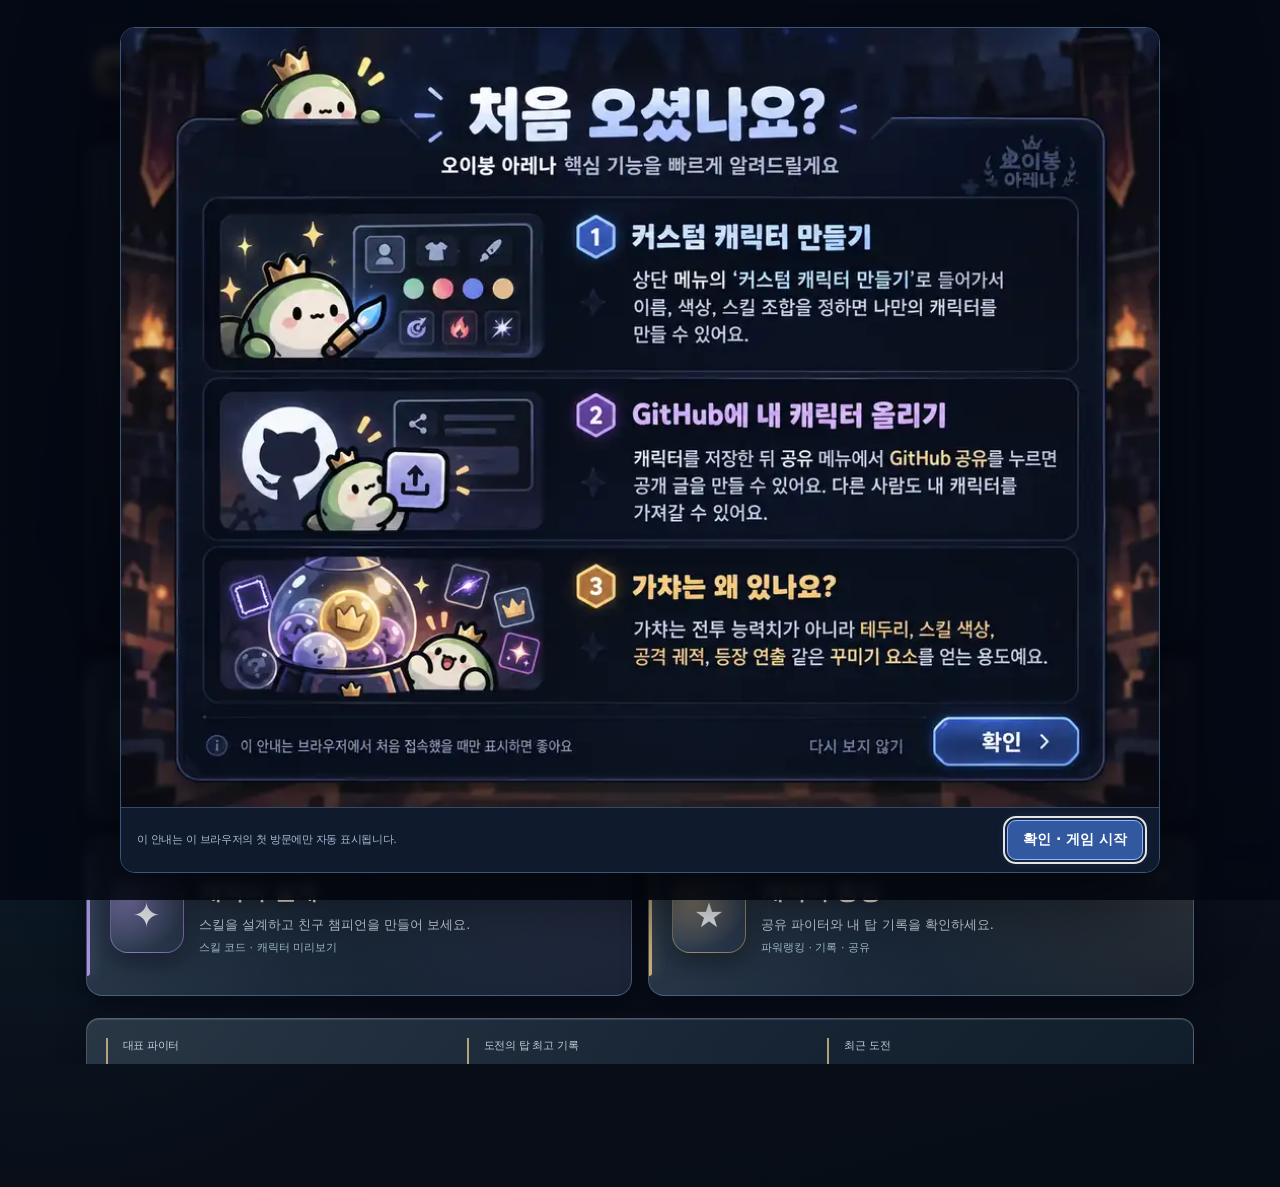
==== commit fa52edc9: "feat(load): register deterministic sentence repair module without changing PvP runtime" ====
--- a/index.html
+++ b/index.html
@@ -392,6 +392,7 @@
   <script src="js/features/korean-skill-parameters.js?v=1-korean-numeric"></script>
   <script src="js/features/signature-prompt-compiler.js?v=concept-fusion1"></script>
   <script src="js/features/semantic-relationship-graph.js?v=causal-graph1"></script>
+  <script src="js/features/sentence-auto-repair.js?v=1-safe-diff"></script>
   <script src="js/features/skill-sentence-engine.js?v=causal-graph1"></script>
   <script src="js/features/signature-rule-studio.js?v=1-verb-first-semantic"></script>
   <script src="js/features/pvp-rulebook.js"></script>
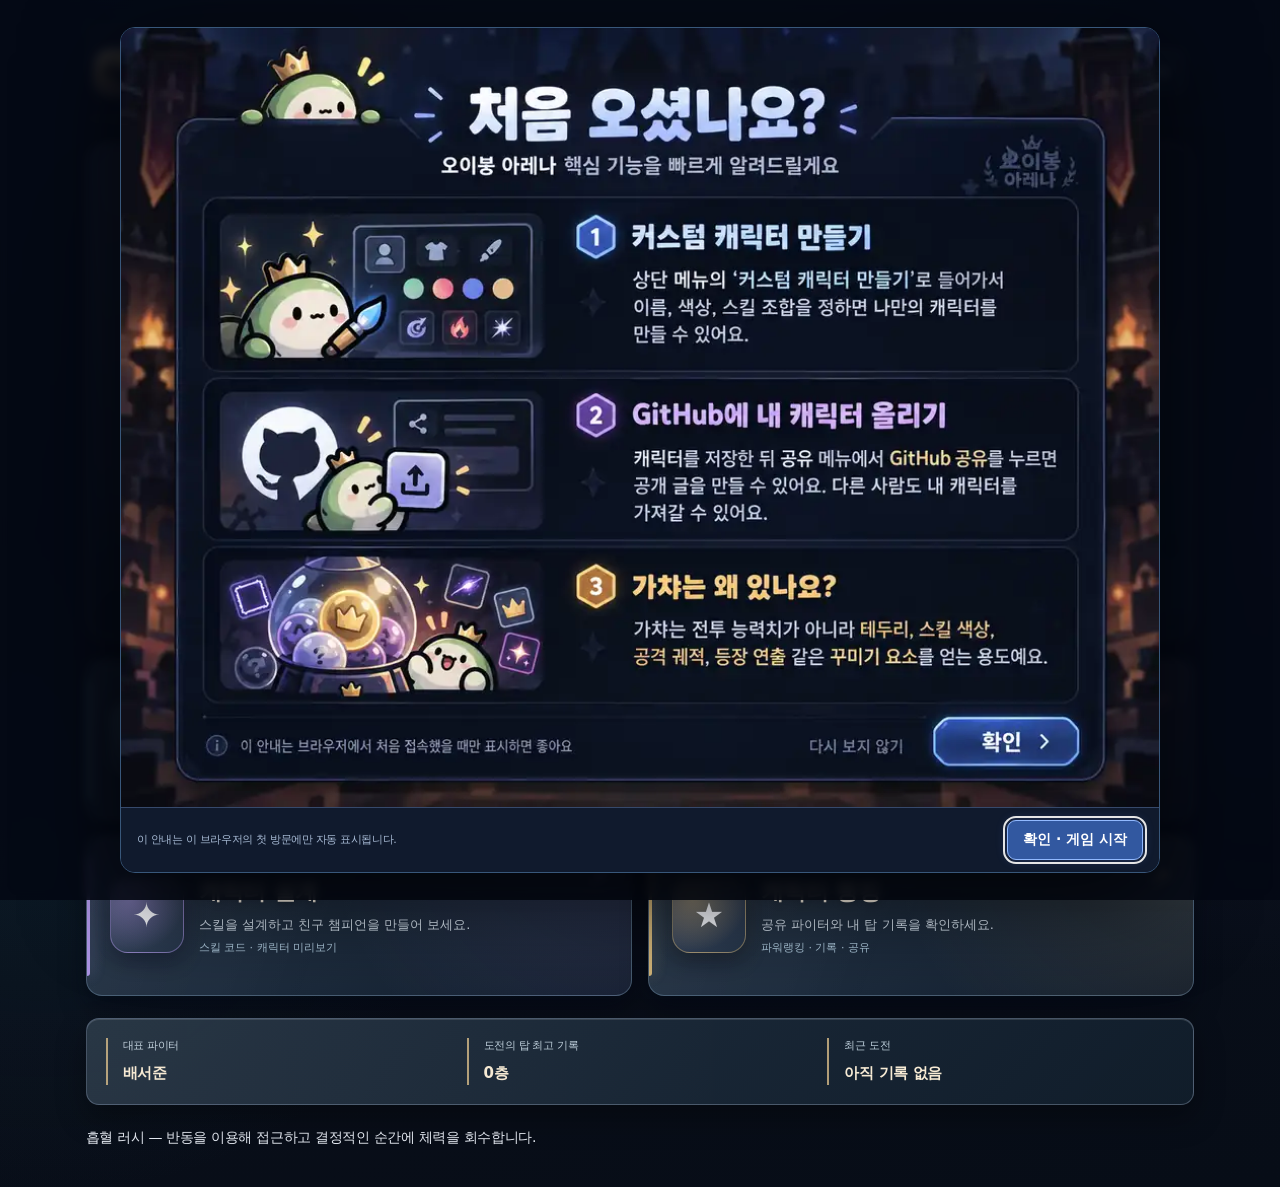
==== commit f794e75c: "feat(boot): load validated terminal event graph in both PvE and PvP runtimes" ====
--- a/index.html
+++ b/index.html
@@ -313,7 +313,7 @@
   <script src="js/features/signature-program.js?v=5-skillsonly"></script>
   <script src="js/features/skill-fx-composer.js?v=imag-materializer1"></script><script src="js/features/procedural-visual-geometry.js?v=causal-creatures1"></script><script src="js/features/metaphor-visuals.js?v=causal-creatures1"></script>
 <script src="js/features/skill-color-policy.js?v=1-dynamic-hero-color"></script>
-<script src="js/features/semantic-concept-atlas.js?v=1-multidomain-atlas"></script><script src="js/features/concept-fusion.js?v=1-hybrid-physics"></script>
+<script src="js/features/semantic-concept-atlas.js?v=1-multidomain-atlas"></script><script src="js/features/concept-fusion.js?v=1-hybrid-physics"></script><script src="js/features/terminal-event-chain.js?v=1-declarative-causal"></script>
 <script src="js/features/imagination-concepts.js?v=multidomain-color1"></script>
 <script src="js/features/semantic-intent-composer.js?v=1-verb-first-semantic"></script>
 <script src="js/features/signature-scratch.js?v=imag-materializer1"></script><script src="js/features/fantasy-skill-graph.js?v=2-imagery-stages"></script>
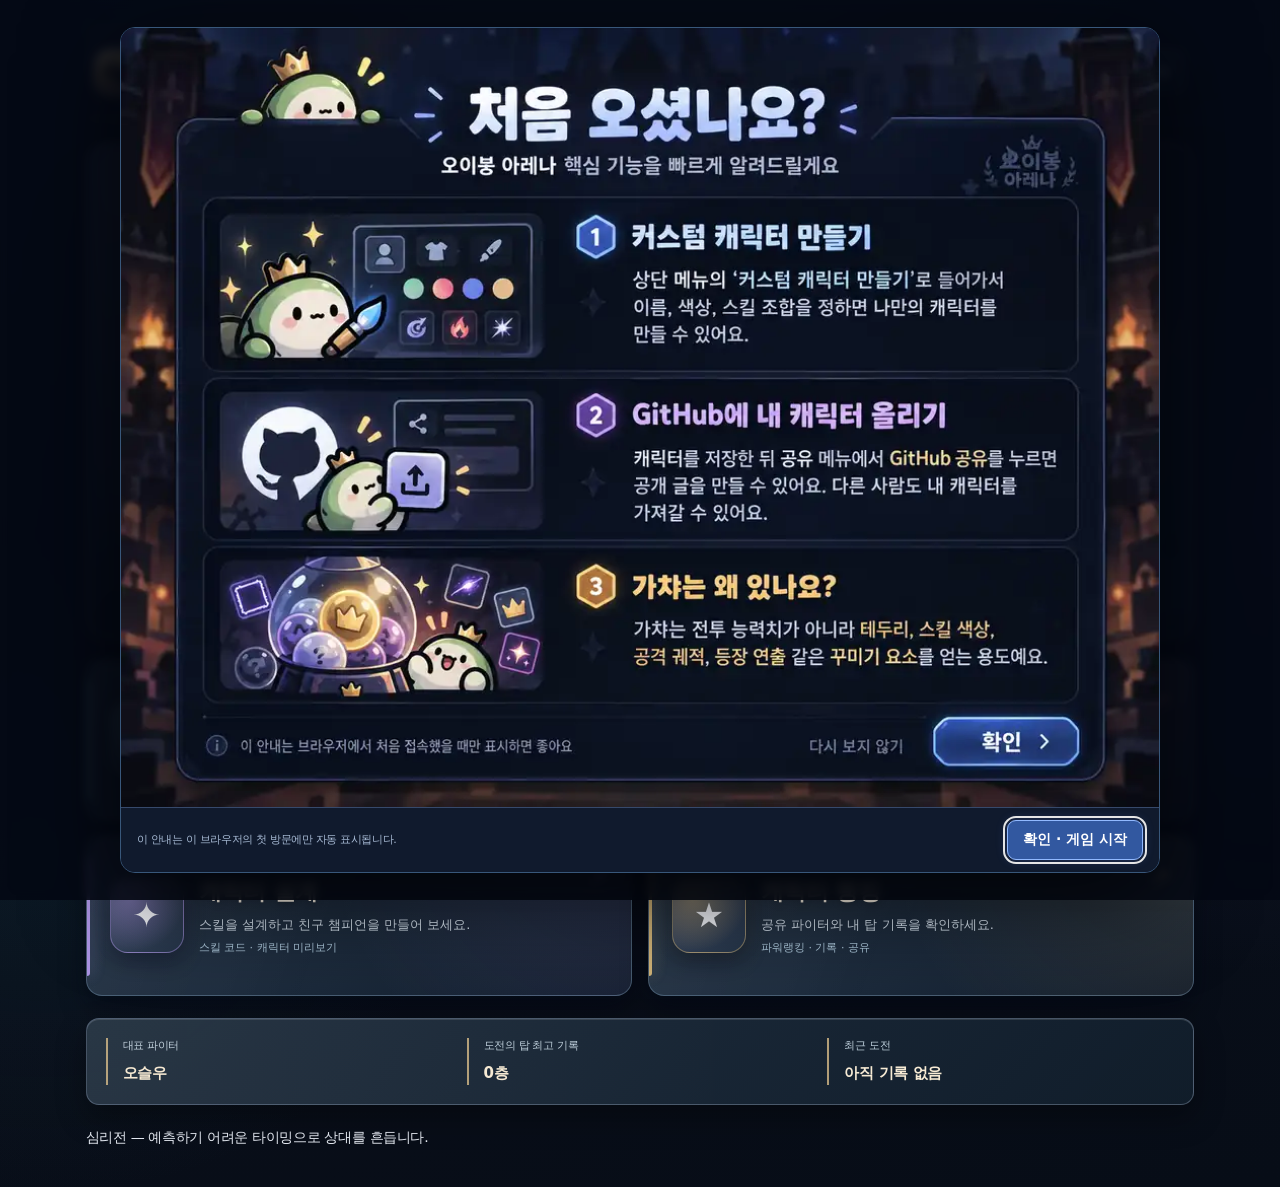
==== commit 6232e14a: "feat(load): register bounded real-combat event grammar before rule normalization in PvE/PvP" ====
--- a/index.html
+++ b/index.html
@@ -317,6 +317,7 @@
 <script src="js/features/imagination-concepts.js?v=multidomain-color1"></script>
 <script src="js/features/semantic-intent-composer.js?v=1-verb-first-semantic"></script>
 <script src="js/features/signature-scratch.js?v=imag-materializer1"></script><script src="js/features/fantasy-skill-graph.js?v=2-imagery-stages"></script>
+<script src="js/features/combat-event-graph.js?v=1-certified-live-events"></script>
   <script src="js/features/signature-live.js?v=3"></script>
   <script src="js/features/signature-rule-skill.js?v=4-multistage-graph"></script><script src="js/features/skill-ir.js?v=imag-materializer1"></script>
   <script src="js/features/wall-impact-store.js?v=stored-wall1"></script>
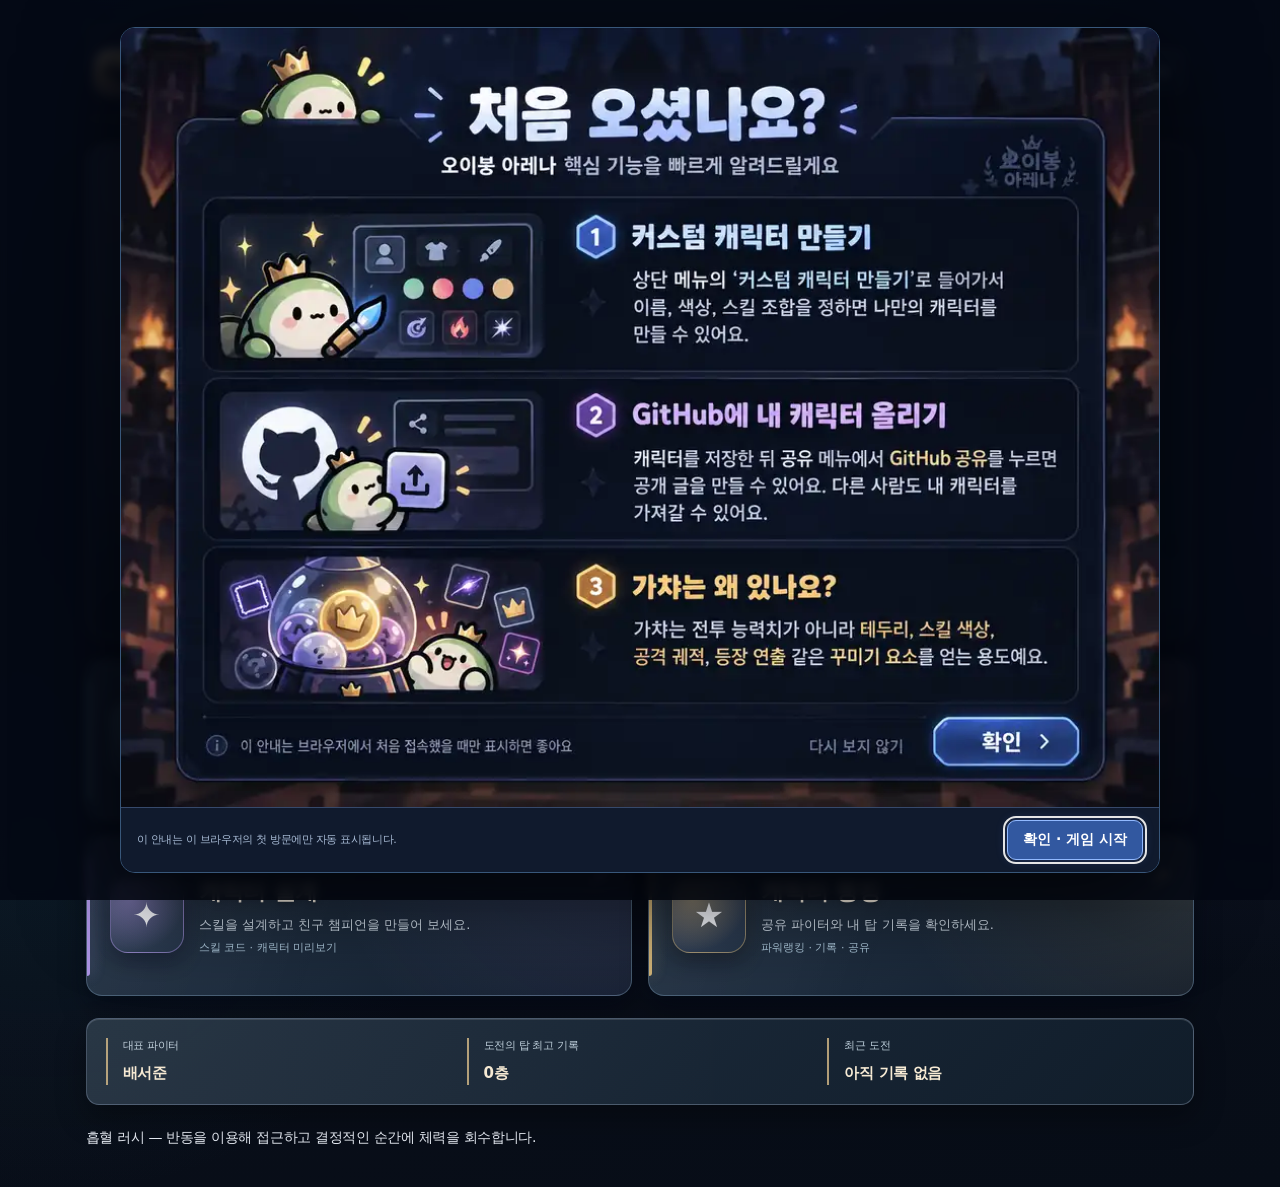
==== commit 0d5780f5: "fix(cache): reload original PvP adapter with new iframe cache key" ====
--- a/index.html
+++ b/index.html
@@ -315,13 +315,13 @@
 <script src="js/features/skill-color-policy.js?v=1-dynamic-hero-color"></script>
 <script src="js/features/semantic-concept-atlas.js?v=1-multidomain-atlas"></script><script src="js/features/concept-fusion.js?v=1-hybrid-physics"></script><script src="js/features/terminal-event-chain.js?v=1-declarative-causal"></script>
 <script src="js/features/imagination-concepts.js?v=multidomain-color1"></script>
-<script src="js/features/semantic-intent-composer.js?v=1-verb-first-semantic"></script>
+<script src="js/features/semantic-intent-composer.js?v=3-batch-event-logic"></script>
 <script src="js/features/signature-scratch.js?v=imag-materializer1"></script><script src="js/features/fantasy-skill-graph.js?v=2-imagery-stages"></script>
-<script src="js/features/combat-event-graph.js?v=1-certified-live-events"></script>
+<script src="js/features/combat-event-graph.js?v=3-batch-event-logic"></script>
   <script src="js/features/signature-live.js?v=3"></script>
   <script src="js/features/signature-rule-skill.js?v=4-multistage-graph"></script><script src="js/features/skill-ir.js?v=imag-materializer1"></script>
   <script src="js/features/wall-impact-store.js?v=stored-wall1"></script>
-  <script src="js/features/signature-rule-live.js?v=stored-wall1"></script>
+  <script src="js/features/signature-rule-live.js?v=3-batch-event-logic"></script>
   <script src="js/features/skill-forge-editor.js?v=unlimited-ir1"></script>
   <script src="js/features/skill-forge-impact.js?v=concept-fusion1"></script>
   <script src="js/features/skill-forge-casting.js?v=simultaneous-sentence1"></script>
@@ -340,7 +340,7 @@
   <script src="js/features/ui-categories.js"></script>
   <script src="js/features/studio-art.js"></script>
   <script src="js/features/studio-motion-model.js"></script>
-  <script src="js/features/studio-pinball-lab.js?v=imag-materializer1"></script>
+  <script src="js/features/studio-pinball-lab.js?v=3-batch-event-logic"></script>
   <script src="js/features/studio-workspace.js?v=simultaneous-sentence1"></script>
   <!-- Point-based cosmetics and per-fighter skin equipment retired; saved data intact. -->
   <!-- Stock market and click mine retired; existing wallet saves are retained. -->
@@ -392,12 +392,12 @@
   <script src="js/features/korean-skill-grammar.js?v=2-metaphor-clauses"></script>
   <script src="js/features/korean-skill-parameters.js?v=1-korean-numeric"></script>
   <script src="js/features/signature-prompt-compiler.js?v=concept-fusion1"></script>
-  <script src="js/features/semantic-relationship-graph.js?v=causal-graph1"></script>
+  <script src="js/features/semantic-relationship-graph.js?v=3-batch-event-logic"></script>
   <script src="js/features/sentence-auto-repair.js?v=1-safe-diff"></script>
-  <script src="js/features/skill-sentence-engine.js?v=causal-graph1"></script>
+  <script src="js/features/skill-sentence-engine.js?v=3-batch-event-logic"></script>
   <script src="js/features/signature-rule-studio.js?v=1-verb-first-semantic"></script>
   <script src="js/features/pvp-rulebook.js"></script>
-  <script src="js/features/pvp-original-engine.js?v=multidomain-color1"></script>
+  <script src="js/features/pvp-original-engine.js?v=3-batch-event-logic"></script>
   <script src="js/features/pvp-supabase.js?v=rematch-retry1"></script>
   <script src="js/features/pvp-online.js?v=2-rule-transport"></script>
 </body>
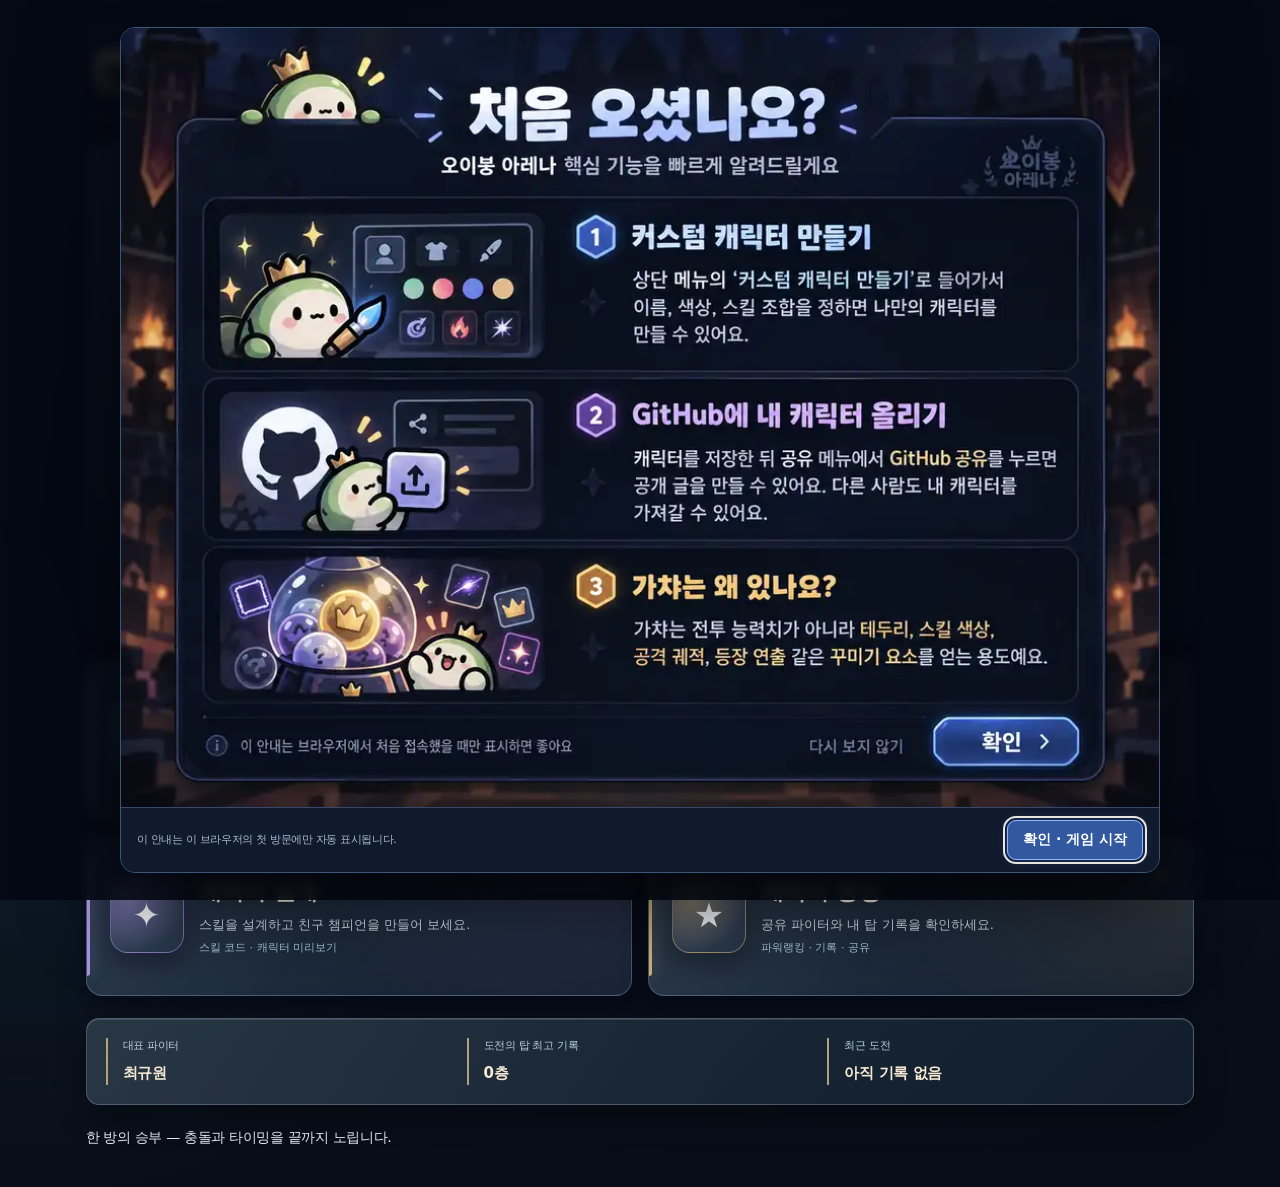
==== commit fb57dfe2: "fix(cache): synchronously load new physics-law, semantic FX and world modules on PvE and PvP" ====
--- a/index.html
+++ b/index.html
@@ -293,7 +293,7 @@
   <script src="js/main.js?v=statusheight2"></script>
   <script src="js/features/action-registry.js?v=ricochet1"></script>
    <script src="js/features/semantic-physics.js?v=1-offline-contact"></script>
-<script src="js/features/physics-law-engine.js?v=1-generated-field-algebra"></script>
+<script src="js/features/physics-law-engine.js?v=2-force-rebound-shear"></script>
   <script src="js/features/arena-charge.js?v=fx25d1"></script>
   <script src="js/features/ability-atlas.js?v=statusheight3-ricochet1"></script>
   <script src="js/features/arena-splitshot-geometry.js?v=1-shared-splitshot"></script><script src="js/features/advanced-combat.js?v=5-shared-splitshot"></script>
@@ -311,7 +311,7 @@
   <script src="js/features/bounce-momentum.js?v=5-all-100-energy"></script>
   <script src="js/features/original-momentum-ultimates.js?v=3-overhead-slam"></script>
   <script src="js/features/signature-program.js?v=5-skillsonly"></script>
-  <script src="js/features/skill-fx-composer.js?v=imag-materializer1"></script><script src="js/features/procedural-visual-geometry.js?v=causal-creatures1"></script><script src="js/features/metaphor-visuals.js?v=causal-creatures1"></script>
+  <script src="js/features/skill-fx-composer.js?v=2-force-rebound-shear"></script><script src="js/features/procedural-visual-geometry.js?v=causal-creatures1"></script><script src="js/features/metaphor-visuals.js?v=causal-creatures1"></script>
 <script src="js/features/skill-color-policy.js?v=1-dynamic-hero-color"></script>
 <script src="js/features/semantic-concept-atlas.js?v=1-multidomain-atlas"></script><script src="js/features/concept-fusion.js?v=1-hybrid-physics"></script><script src="js/features/terminal-event-chain.js?v=1-declarative-causal"></script>
 <script src="js/features/imagination-concepts.js?v=multidomain-color1"></script>
@@ -325,7 +325,7 @@
   <script src="js/features/skill-forge-editor.js?v=unlimited-ir1"></script>
   <script src="js/features/skill-forge-impact.js?v=concept-fusion1"></script>
   <script src="js/features/skill-forge-casting.js?v=simultaneous-sentence1"></script>
-  <script src="js/features/skill-forge-world.js?v=imag-materializer1"></script>
+  <script src="js/features/skill-forge-world.js?v=2-roster-cache"></script>
   <script src="js/features/skill-forge-profiles.js?v=imag-materializer1"></script>
   <script src="js/features/skill-forge-storage.js?v=1-save-contract"></script>
   <script src="js/features/skill-forge-executor.js?v=3-verified-cast-vfx"></script>
@@ -397,7 +397,7 @@
   <script src="js/features/skill-sentence-engine.js?v=3-batch-event-logic"></script>
   <script src="js/features/signature-rule-studio.js?v=1-verb-first-semantic"></script>
   <script src="js/features/pvp-rulebook.js"></script>
-  <script src="js/features/pvp-original-engine.js?v=3-batch-event-logic"></script>
+  <script src="js/features/pvp-original-engine.js?v=4-force-rebound-shear"></script>
   <script src="js/features/pvp-supabase.js?v=rematch-retry1"></script>
   <script src="js/features/pvp-online.js?v=2-rule-transport"></script>
 </body>
